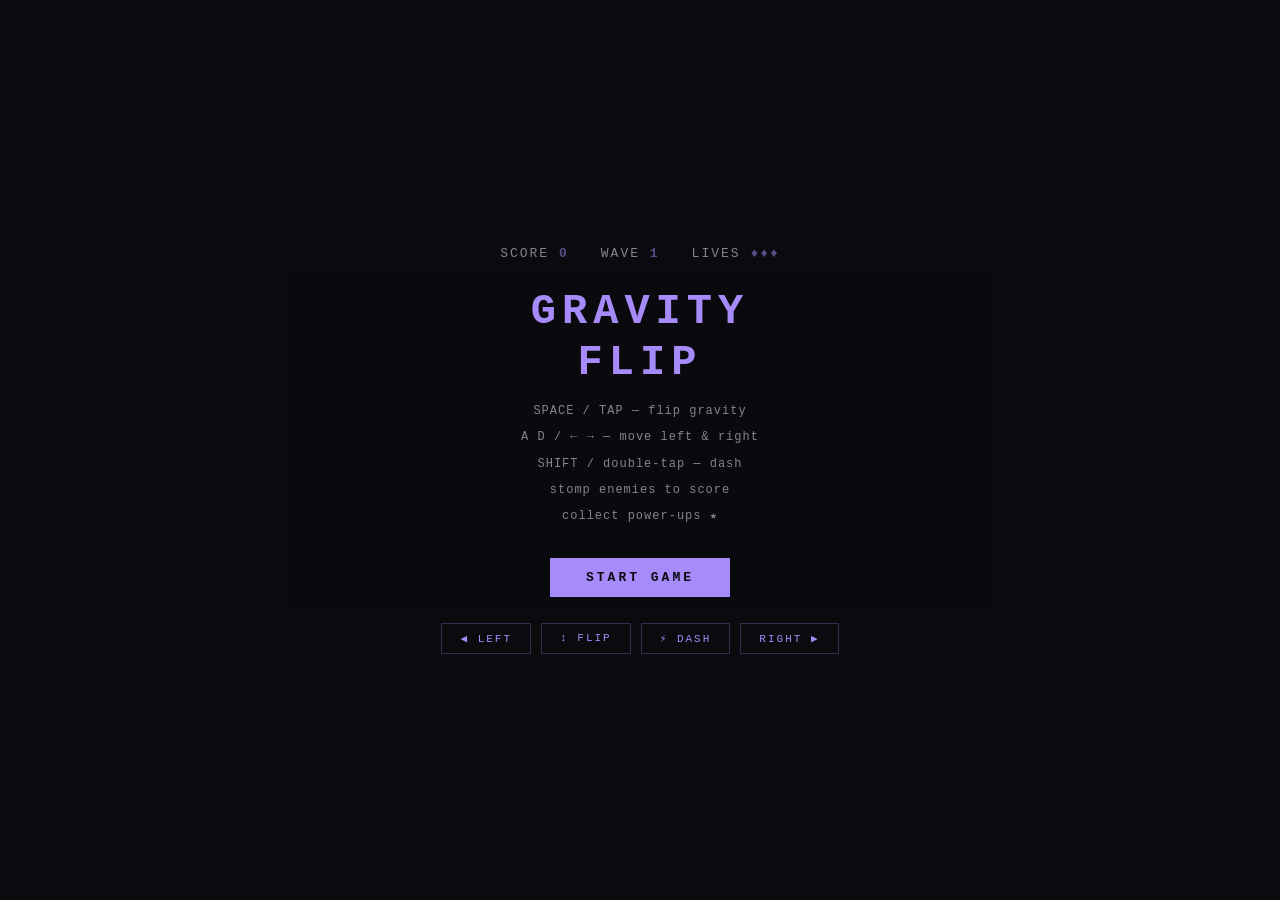
==== index.html @ 5f436e84 "Update index.html" ====
<!DOCTYPE html>
<html lang="en">
<head>
<meta charset="UTF-8">
<meta name="viewport" content="width=device-width, initial-scale=1.0">
<title>Gravity Flip</title>
<style>
  * { margin: 0; padding: 0; box-sizing: border-box; }
  body {
    background: #0a0a0f;
    display: flex;
    flex-direction: column;
    align-items: center;
    justify-content: center;
    min-height: 100vh;
    font-family: 'Courier New', monospace;
    overflow: hidden;
  }
  #ui {
    display: flex;
    gap: 32px;
    margin-bottom: 10px;
    color: #fff;
    font-size: 13px;
    letter-spacing: 2px;
    text-transform: uppercase;
    width: 700px;
    max-width: calc(100vw - 8px);
    justify-content: center;
  }
  #ui span { opacity: 0.5; }
  #ui strong { opacity: 1; color: #a78bfa; }
  #wrapper {
    position: relative;
    width: 700px;
    max-width: calc(100vw - 8px);
  }
  canvas { display: block; width: 100%; border: 1px solid #2a2a3a; }
  #overlay {
    position: absolute;
    inset: 0;
    display: flex;
    flex-direction: column;
    align-items: center;
    justify-content: center;
    background: rgba(10,10,15,0.92);
    color: #fff;
    text-align: center;
    z-index: 10;
  }
  #overlay h1 {
    font-size: 42px;
    letter-spacing: 6px;
    text-transform: uppercase;
    color: #a78bfa;
    margin-bottom: 10px;
    line-height: 1.2;
  }
  #overlay p {
    font-size: 12px;
    opacity: 0.5;
    letter-spacing: 1px;
    margin-bottom: 28px;
    line-height: 2.2;
  }
  #overlay button {
    background: #a78bfa;
    color: #0a0a0f;
    border: none;
    padding: 12px 36px;
    font-size: 13px;
    letter-spacing: 3px;
    text-transform: uppercase;
    cursor: pointer;
    font-family: 'Courier New', monospace;
    font-weight: bold;
  }
  #overlay button:hover { background: #c4b5fd; }
  #controls {
    display: flex;
    gap: 10px;
    margin-top: 10px;
    width: 700px;
    max-width: calc(100vw - 8px);
    justify-content: center;
  }
  #controls button {
    background: transparent;
    color: #a78bfa;
    border: 1px solid #a78bfa44;
    padding: 8px 18px;
    font-size: 11px;
    letter-spacing: 2px;
    text-transform: uppercase;
    cursor: pointer;
    font-family: 'Courier New', monospace;
  }
  #controls button:active { background: #a78bfa22; }
</style>
</head>
<body>

<div id="ui">
  <span>Score <strong id="scoreEl">0</strong></span>
  <span>Wave <strong id="waveEl">1</strong></span>
  <span>Lives <strong id="livesEl">♦♦♦</strong></span>
  <span id="multEl" style="display:none">x<strong id="multNum">2</strong></span>
</div>

<div id="wrapper">
  <canvas id="c"></canvas>
  <div id="overlay">
    <h1>Gravity<br>Flip</h1>
    <p>
      SPACE / TAP — flip gravity<br>
      A D / ← → — move left &amp; right<br>
      SHIFT / double-tap — dash<br>
      stomp enemies to score<br>
      collect power-ups ★
    </p>
    <button id="startBtn">START GAME</button>
  </div>
</div>

<div id="controls">
  <button id="btnLeft">◀ LEFT</button>
  <button id="btnFlip">↕ FLIP</button>
  <button id="btnDash">⚡ DASH</button>
  <button id="btnRight">RIGHT ▶</button>
</div>

<script>
const canvas = document.getElementById('c');
const ctx = canvas.getContext('2d');
const overlay = document.getElementById('overlay');
const scoreEl = document.getElementById('scoreEl');
const waveEl = document.getElementById('waveEl');
const livesEl = document.getElementById('livesEl');
const multEl = document.getElementById('multEl');
const multNum = document.getElementById('multNum');

const W = 700;
const H = 340;
canvas.width = W;
canvas.height = H;

const FLOOR = H - 30;
const CEIL = 30;
const PLAYER_W = 26;
const PLAYER_H = 32;
const GRAVITY = 0.5;

let state = 'menu';
let score, lives, wave, invincible, spawnTimer, spawnInterval, multiplier, multTimer, audioCtx;
let enemies = [], particles = [], powerups = [];

const keys = {};
let dashCooldown = 0;

function initAudio() {
  if (audioCtx) return;
  audioCtx = new (window.AudioContext || window.webkitAudioContext)();
  playMusic();
}

function beep(freq, dur, vol, type) {
  if (!audioCtx) return;
  const o = audioCtx.createOscillator();
  const g = audioCtx.createGain();
  o.connect(g); g.connect(audioCtx.destination);
  o.type = type || 'square';
  o.frequency.setValueAtTime(freq, audioCtx.currentTime);
  o.frequency.exponentialRampToValueAtTime(freq * 0.5, audioCtx.currentTime + dur);
  g.gain.setValueAtTime((vol || 0.15), audioCtx.currentTime);
  g.gain.exponentialRampToValueAtTime(0.001, audioCtx.currentTime + dur);
  o.start(); o.stop(audioCtx.currentTime + dur);
}

function playMusic() {
  if (!audioCtx) return;
  const notes = [220, 277, 330, 415, 220, 330, 277, 370];
  let i = 0;
  function next() {
    if (!audioCtx || state === 'dead') return;
    const o = audioCtx.createOscillator();
    const g = audioCtx.createGain();
    o.connect(g); g.connect(audioCtx.destination);
    o.type = 'triangle';
    o.frequency.value = notes[i % notes.length];
    g.gain.setValueAtTime(0.06, audioCtx.currentTime);
    g.gain.exponentialRampToValueAtTime(0.001, audioCtx.currentTime + 0.18);
    o.start(); o.stop(audioCtx.currentTime + 0.2);
    i++;
    setTimeout(next, 220);
  }
  next();
}

const player = {
  x: 160, y: 0, vx: 0, vy: 0, gravDir: 1,
  onGround: false, flipping: false, flipScale: 1, flipDir: 1,
  dashing: false, dashTimer: 0, dashDir: 1,
  shielded: false,
};

function initGame() {
  score = 0; lives = 3; wave = 1;
  enemies = []; particles = []; powerups = [];
  invincible = 0; spawnTimer = 0; spawnInterval = 110;
  multiplier = 1; multTimer = 0; dashCooldown = 0;
  player.x = 160; player.y = FLOOR - PLAYER_H;
  player.vx = 0; player.vy = 0;
  player.gravDir = 1; player.onGround = false;
  player.dashing = false; player.shielded = false;
  updateUI();
}

function flipGravity() {
  if (state !== 'playing') return;
  initAudio();
  player.gravDir *= -1;
  player.vy = -9 * player.gravDir;
  player.flipping = true;
  player.flipDir = player.gravDir;
  beep(330, 0.12, 0.12);
}

function doDash() {
  if (state !== 'playing') return;
  if (dashCooldown > 0) return;
  initAudio();
  player.dashing = true;
  player.dashTimer = 12;
  player.dashDir = player.vx >= 0 ? 1 : -1;
  if (player.dashDir === 0) player.dashDir = 1;
  dashCooldown = 45;
  beep(550, 0.08, 0.18, 'sawtooth');
  emitParticles(player.x + PLAYER_W/2, player.y + PLAYER_H/2, '#67e8f9', 8);
}

function spawnEnemy() {
  const side = Math.random() < 0.5 ? 'L' : 'R';
  const type = Math.random();
  let e = { x: side === 'L' ? -40 : W + 40, alive: true, wobble: 0, w: 28, h: 28 };
  const spd = (1 + wave * 0.2 + Math.random() * 0.6) * (side === 'L' ? 1 : -1);
  if (type < 0.45) {
    e.type = 'normal'; e.vx = spd; e.vy = 0;
    e.y = FLOOR - e.h; e.onCeil = false; e.color = '#f87171'; e.hp = 1;
  } else if (type < 0.7) {
    e.type = 'ceil'; e.vx = spd * 1.1; e.vy = 0;
    e.y = CEIL; e.onCeil = true; e.color = '#fb923c'; e.hp = 1;
  } else if (type < 0.85) {
    e.type = 'big'; e.vx = spd * 0.5; e.vy = 0;
    e.w = 42; e.h = 42; e.y = FLOOR - e.h; e.onCeil = false; e.color = '#e879f9'; e.hp = 2;
  } else {
    e.type = 'fast'; e.vx = spd * 2.2; e.vy = 0;
    e.w = 18; e.h = 18; e.y = FLOOR - e.h; e.onCeil = false; e.color = '#facc15'; e.hp = 1;
  }
  enemies.push(e);
}

function spawnPowerup() {
  const types = ['shield', 'multi', 'life'];
  const t = types[Math.floor(Math.random() * types.length)];
  powerups.push({ x: 80 + Math.random() * (W - 160), y: CEIL + 20 + Math.random() * (FLOOR - CEIL - 60), type: t, life: 300, maxLife: 300, pulse: 0 });
}

function emitParticles(x, y, color, n) {
  for (let i = 0; i < n; i++) {
    const angle = Math.random() * Math.PI * 2;
    const spd = 1.5 + Math.random() * 3.5;
    particles.push({ x, y, vx: Math.cos(angle) * spd, vy: Math.sin(angle) * spd, life: 1, decay: 0.035 + Math.random() * 0.03, r: 2 + Math.random() * 3, color });
  }
}

function updateUI() {
  scoreEl.textContent = score;
  waveEl.textContent = wave;
  if (lives >= 3) livesEl.innerHTML = '♦♦♦';
  else if (lives === 2) livesEl.innerHTML = '♦♦◇';
  else if (lives === 1) livesEl.innerHTML = '♦◇◇';
  else livesEl.innerHTML = '◇◇◇';
  if (multiplier > 1) { multEl.style.display=''; multNum.textContent = multiplier; }
  else { multEl.style.display = 'none'; }
}

function update() {
  if (state !== 'playing') return;
  let moveSpd = 3.2;
  if (player.dashing) moveSpd = 0;
  if (keys['ArrowLeft'] || keys['a'] || keys['A']) player.vx = -moveSpd;
  else if (keys['ArrowRight'] || keys['d'] || keys['D']) player.vx = moveSpd;
  else player.vx *= 0.75;
  if (player.dashing) {
    player.vx = player.dashDir * 11;
    player.dashTimer--;
    if (player.dashTimer <= 0) { player.dashing = false; player.vx = 0; }
  }
  if (dashCooldown > 0) dashCooldown--;
  player.vy += GRAVITY * player.gravDir;
  player.x += player.vx;
  player.y += player.vy;
  player.x = Math.max(0, Math.min(W - PLAYER_W, player.x));
  if (player.gravDir === 1) {
    if (player.y + PLAYER_H >= FLOOR) { player.y = FLOOR - PLAYER_H; player.vy = 0; player.onGround = true; }
    else player.onGround = false;
    if (player.y <= CEIL) { player.y = CEIL; player.vy = 0; }
  } else {
    if (player.y <= CEIL) { player.y = CEIL; player.vy = 0; player.onGround = true; }
    else player.onGround = false;
    if (player.y + PLAYER_H >= FLOOR) { player.y = FLOOR - PLAYER_H; player.vy = 0; }
  }
  if (player.flipping) {
    player.flipScale += player.flipDir * 0.2;
    if (Math.abs(player.flipScale) > 1.15) player.flipDir *= -1;
    if (player.flipScale >= 1 && player.flipDir === 1) { player.flipScale = 1; player.flipping = false; }
  }
  if (invincible > 0) invincible--;
  if (multTimer > 0) { multTimer--; if (multTimer === 0) { multiplier = 1; updateUI(); } }
  spawnTimer++;
  if (spawnTimer >= spawnInterval) {
    spawnTimer = 0; spawnEnemy();
    if (Math.random() < 0.15 + wave * 0.03) spawnEnemy();
    spawnInterval = Math.max(38, spawnInterval - 2);
  }
  if (Math.random() < 0.003 && powerups.length < 2) spawnPowerup();
  const nextWave = wave * 8;
  if (score >= nextWave && enemies.length === 0) { wave++; updateUI(); beep(440, 0.3, 0.2); }
  for (let e of enemies) {
    if (!e.alive) continue;
    e.x += e.vx; e.wobble += 0.13;
    const px = player.x, py = player.y, pw = PLAYER_W, ph = PLAYER_H;
    const ox = px + pw > e.x && px < e.x + e.w;
    const oy = py + ph > e.y && py < e.y + e.h;
    if (ox && oy) {
      const stompDown = player.gravDir === 1 && player.vy > 1 && py + ph - player.vy <= e.y + 6;
      const stompUp = player.gravDir === -1 && player.vy < -1 && py - player.vy >= e.y + e.h - 6;
      const dashKill = player.dashing;
      if (stompDown || stompUp || dashKill) {
        e.hp--;
        if (e.hp <= 0) {
          e.alive = false;
          const pts = multiplier * (e.type === 'big' ? 3 : e.type === 'fast' ? 2 : 1);
          score += pts; scoreEl.textContent = score;
          emitParticles(e.x + e.w/2, e.y + e.h/2, e.color, 14);
          beep(220, 0.15, 0.15);
        } else { emitParticles(e.x + e.w/2, e.y + e.h/2, '#fff', 6); }
        player.vy = -6 * player.gravDir;
      } else if (invincible === 0) {
        if (player.shielded) {
          player.shielded = false; invincible = 60;
          emitParticles(px + pw/2, py + ph/2, '#67e8f9', 12); beep(300, 0.2, 0.15);
        } else {
          lives--; invincible = 90; updateUI();
          emitParticles(px + pw/2, py + ph/2, '#f87171', 12); beep(150, 0.25, 0.2);
          if (lives <= 0) { gameOver(); return; }
        }
      }
    }
    if (e.x < -60 || e.x > W + 60) e.alive = false;
  }
  enemies = enemies.filter(e => e.alive);
  for (let p of powerups) {
    p.life--; p.pulse += 0.1;
    const px = player.x, py = player.y;
    if (px + PLAYER_W > p.x - 14 && px < p.x + 14 && py + PLAYER_H > p.y - 14 && py < p.y + 14) {
      if (p.type === 'shield') { player.shielded = true; beep(660, 0.2, 0.18); }
      else if (p.type === 'multi') { multiplier = 2; multTimer = 300; updateUI(); beep(550, 0.2, 0.18); }
      else if (p.type === 'life') { lives = Math.min(3, lives + 1); updateUI(); beep(440, 0.2, 0.18); }
      emitParticles(p.x, p.y, p.type === 'shield' ? '#67e8f9' : p.type === 'multi' ? '#a78bfa' : '#4ade80', 16);
      p.life = 0;
    }
  }
  powerups = powerups.filter(p => p.life > 0);
  for (let p of particles) {
    p.x += p.vx; p.y += p.vy; p.vx *= 0.91; p.vy *= 0.91; p.life -= p.decay;
  }
  particles = particles.filter(p => p.life > 0);
}

function gameOver() {
  state = 'gameover';
  overlay.innerHTML = `<h1 style="color:#f87171;font-size:38px">Game<br>Over</h1><p>SCORE &nbsp;<strong style="color:#a78bfa;opacity:1;font-size:18px">${score}</strong><br>WAVE &nbsp;<strong style="color:#a78bfa;opacity:1">${wave}</strong></p><button onclick="startGame()">PLAY AGAIN</button>`;
  overlay.style.display = 'flex';
}

function rr(x, y, w, h, r, fill) {
  ctx.beginPath();
  ctx.moveTo(x+r,y); ctx.lineTo(x+w-r,y); ctx.quadraticCurveTo(x+w,y,x+w,y+r);
  ctx.lineTo(x+w,y+h-r); ctx.quadraticCurveTo(x+w,y+h,x+w-r,y+h);
  ctx.lineTo(x+r,y+h); ctx.quadraticCurveTo(x,y+h,x,y+h-r);
  ctx.lineTo(x,y+r); ctx.quadraticCurveTo(x,y,x+r,y);
  ctx.closePath(); ctx.fillStyle = fill; ctx.fill();
}

function draw() {
  // Background gradient
  const bg = ctx.createLinearGradient(0,0,0,H);
  bg.addColorStop(0,'#0a0a12');
  bg.addColorStop(1,'#10101e');
  ctx.fillStyle = bg; ctx.fillRect(0,0,W,H);

  // Atmospheric fog layers
  ctx.save();
  for (let i=0;i<3;i++) {
    const t = Date.now()/1000;
    const x = ((t*18*(i+1)*0.3)%( W+200))-100;
    ctx.globalAlpha = 0.04;
    ctx.fillStyle = '#4a90d9';
    ctx.beginPath();
    ctx.ellipse(x, CEIL+40+i*30, 120, 25, 0, 0, Math.PI*2);
    ctx.fill();
  }
  ctx.restore();

  // Stone floor and ceiling
  ctx.fillStyle = '#0e0e1a';
  ctx.fillRect(0,0,W,CEIL);
  ctx.fillRect(0,FLOOR,W,H-FLOOR);

  // Stone texture lines on floor
  ctx.strokeStyle = '#1a1a2e';
  ctx.lineWidth = 1;
  for (let x=0;x<W;x+=35) {
    ctx.beginPath(); ctx.moveTo(x,FLOOR); ctx.lineTo(x+20,FLOOR+H); ctx.stroke();
  }
  for (let x=0;x<W;x+=35) {
    ctx.beginPath(); ctx.moveTo(x,0); ctx.lineTo(x+20,CEIL); ctx.stroke();
  }

  // Glowing edge lines
  ctx.shadowBlur = 12; ctx.shadowColor = '#4a90d9';
  ctx.fillStyle = '#4a90d9';
  ctx.fillRect(0,CEIL-1,W,2);
  ctx.fillRect(0,FLOOR,W,2);
  ctx.shadowBlur = 0;

  // Stalactites (ceiling) and stalagmites (floor) — hand-drawn feel
  ctx.fillStyle = '#13132a';
  ctx.strokeStyle = '#1e1e40'; ctx.lineWidth = 1.5;
  for (let x=15;x<W;x+=38) {
    // Stalactite
    ctx.beginPath();
    ctx.moveTo(x-7, CEIL);
    ctx.lineTo(x+7, CEIL);
    ctx.lineTo(x+2, CEIL+18+Math.sin(x)*4);
    ctx.lineTo(x-2, CEIL+16+Math.cos(x)*3);
    ctx.closePath(); ctx.fill(); ctx.stroke();
    // Stalagmite
    ctx.beginPath();
    ctx.moveTo(x-6, FLOOR);
    ctx.lineTo(x+6, FLOOR);
    ctx.lineTo(x+1, FLOOR-14-Math.cos(x)*4);
    ctx.lineTo(x-2, FLOOR-12-Math.sin(x)*3);
    ctx.closePath(); ctx.fill(); ctx.stroke();
  }

  // Glowing soul orbs floating in bg
  const t2 = Date.now()/1000;
  for (let i=0;i<4;i++) {
    const ox = 80 + i*160 + Math.sin(t2*0.4+i)*15;
    const oy = CEIL + 30 + (FLOOR-CEIL)*0.3 + Math.sin(t2*0.6+i*1.3)*20;
    ctx.save();
    ctx.globalAlpha = 0.12 + Math.sin(t2+i)*0.05;
    ctx.shadowBlur = 20; ctx.shadowColor = '#6ee7f7';
    ctx.fillStyle = '#6ee7f7';
    ctx.beginPath(); ctx.arc(ox,oy,5,0,Math.PI*2); ctx.fill();
    ctx.restore();
  }

  // Powerups
  for (let p of powerups) {
    const pulse = Math.sin(p.pulse)*3;
    const col = p.type==='shield' ? '#6ee7f7' : p.type==='multi' ? '#fbbf24' : '#86efac';
    ctx.save(); ctx.translate(p.x, p.y);
    ctx.shadowBlur = 18; ctx.shadowColor = col;
    ctx.globalAlpha = 0.25 + Math.sin(p.pulse)*0.1;
    ctx.beginPath(); ctx.arc(0,0,16+pulse,0,Math.PI*2);
    ctx.fillStyle = col; ctx.fill();
    ctx.globalAlpha = 1;
    ctx.fillStyle = col;
    ctx.font = 'bold 15px serif'; ctx.textAlign='center'; ctx.textBaseline='middle';
    ctx.fillText(p.type==='shield'?'◈':p.type==='multi'?'◆':'♦',0,1);
    ctx.shadowBlur=0;
    ctx.restore();
  }

  // Particles
  for (let p of particles) {
    ctx.save();
    ctx.globalAlpha = p.life;
    ctx.shadowBlur = 6; ctx.shadowColor = p.color;
    ctx.fillStyle = p.color;
    ctx.beginPath(); ctx.arc(p.x,p.y,p.r,0,Math.PI*2); ctx.fill();
    ctx.restore();
  }

  // Enemies — Hollow Knight bug/creature style
  for (let e of enemies) {
    if (!e.alive) continue;
    const wx = Math.sin(e.wobble)*2;
    ctx.save();
    ctx.translate(e.x+e.w/2+wx, e.y+e.h/2);
    if (e.onCeil) ctx.scale(e.vx<0?-1:1,-1);
    else ctx.scale(e.vx<0?-1:1,1);
    const s=e.w/28; ctx.scale(s,s);

    const ec = e.type==='big'?'#7c3aed':e.type==='fast'?'#b45309':e.type==='ceil'?'#1d4ed8':'#1e3a5f';
    const eg = e.type==='big'?'#a78bfa':e.type==='fast'?'#f59e0b':e.type==='ceil'?'#60a5fa':'#38bdf8';

    // Body shadow
    ctx.shadowBlur=10; ctx.shadowColor=eg;

    // Body — teardrop shape
    ctx.beginPath();
    ctx.moveTo(0,-14);
    ctx.bezierCurveTo(12,-14,14,0,10,10);
    ctx.bezierCurveTo(6,18,-6,18,-10,10);
    ctx.bezierCurveTo(-14,0,-12,-14,0,-14);
    ctx.fillStyle=ec; ctx.fill();
    ctx.strokeStyle=eg; ctx.lineWidth=1.5; ctx.stroke();
    ctx.shadowBlur=0;

    // Shell/carapace highlight
    ctx.beginPath();
    ctx.moveTo(-4,-12); ctx.bezierCurveTo(-8,-6,-8,2,-4,8);
    ctx.strokeStyle='rgba(255,255,255,0.12)'; ctx.lineWidth=2; ctx.stroke();

    // Glowing eyes
    ctx.shadowBlur=8; ctx.shadowColor=eg;
    ctx.fillStyle=eg;
    ctx.beginPath(); ctx.ellipse(-4,-2,4,5,0,0,Math.PI*2); ctx.fill();
    ctx.beginPath(); ctx.ellipse(4,-2,4,5,0,0,Math.PI*2); ctx.fill();
    ctx.shadowBlur=0;

    // Pupil slit
    ctx.fillStyle='#000';
    ctx.beginPath(); ctx.ellipse(-4,-2,1.5,3,0,0,Math.PI*2); ctx.fill();
    ctx.beginPath(); ctx.ellipse(4,-2,1.5,3,0,0,Math.PI*2); ctx.fill();

    // Legs
    const lo=Math.sin(e.wobble*2)*4;
    ctx.strokeStyle=ec; ctx.lineWidth=2;
    ctx.beginPath(); ctx.moveTo(-8,6); ctx.lineTo(-13,12+lo); ctx.stroke();
    ctx.beginPath(); ctx.moveTo(-6,10); ctx.lineTo(-10,17-lo); ctx.stroke();
    ctx.beginPath(); ctx.moveTo(8,6); ctx.lineTo(13,12-lo); ctx.stroke();
    ctx.beginPath(); ctx.moveTo(6,10); ctx.lineTo(10,17+lo); ctx.stroke();

    // HP bar for big
    if(e.type==='big'&&e.hp===2){
      ctx.fillStyle='#fbbf24'; ctx.fillRect(-10,-20,20,3);
    }
    ctx.restore();
  }

  // Player — Hollow Knight knight style
  const px=player.x, py=player.y;
  const blink = invincible>0 && Math.floor(invincible/6)%2===0;
  if (!blink) {
    ctx.save();
    ctx.translate(px+PLAYER_W/2, py+PLAYER_H/2);
    ctx.scale(1, player.flipScale);

    // Dash trail
    if (player.dashing) {
      ctx.globalAlpha=0.2;
      for(let i=1;i<=3;i++){
        ctx.fillStyle='#6ee7f7';
        ctx.beginPath();
        ctx.ellipse(-player.dashDir*i*8, 0, 8, 14, 0, 0, Math.PI*2);
        ctx.fill();
      }
      ctx.globalAlpha=1;
    }

    // Shield aura
    if (player.shielded) {
      ctx.save();
      ctx.shadowBlur=20; ctx.shadowColor='#6ee7f7';
      ctx.globalAlpha=0.2+Math.sin(Date.now()/200)*0.1;
      ctx.beginPath(); ctx.arc(0,0,24,0,Math.PI*2);
      ctx.fillStyle='#6ee7f7'; ctx.fill();
      ctx.restore();
    }

    // Cloak — flowing behind
    ctx.fillStyle='#1a1a2e';
    ctx.beginPath();
    ctx.moveTo(-6,-10); ctx.lineTo(-18,0); ctx.lineTo(-14,14); ctx.lineTo(-6,10);
    ctx.closePath(); ctx.fill();
    ctx.strokeStyle='#2a2a4e'; ctx.lineWidth=1; ctx.stroke();

    // Body — dark armor
    ctx.shadowBlur=6; ctx.shadowColor='#6ee7f7';
    ctx.fillStyle='#1c1c30';
    ctx.beginPath();
    ctx.moveTo(0,-14);
    ctx.bezierCurveTo(10,-14,10,8,6,14);
    ctx.lineTo(-6,14);
    ctx.bezierCurveTo(-10,8,-10,-14,0,-14);
    ctx.fill();
    ctx.strokeStyle='#4a4a7a'; ctx.lineWidth=1.5; ctx.stroke();
    ctx.shadowBlur=0;

    // Horns (like Hollow Knight)
    ctx.strokeStyle='#e2e8f0'; ctx.lineWidth=2;
    ctx.beginPath(); ctx.moveTo(-5,-13); ctx.lineTo(-9,-22); ctx.stroke();
    ctx.beginPath(); ctx.moveTo(5,-13); ctx.lineTo(9,-22); ctx.stroke();

    // Soul glow eyes
    ctx.shadowBlur=10; ctx.shadowColor='#6ee7f7';
    ctx.fillStyle='#6ee7f7';
    ctx.beginPath(); ctx.ellipse(-3,-4,3,4,0,0,Math.PI*2); ctx.fill();
    ctx.beginPath(); ctx.ellipse(3,-4,3,4,0,0,Math.PI*2); ctx.fill();
    ctx.shadowBlur=0;

    // Nail (sword) — held downward
    ctx.strokeStyle='#e2e8f0'; ctx.lineWidth=2;
    ctx.shadowBlur=6; ctx.shadowColor='#fff';
    ctx.beginPath();
    ctx.moveTo(10,2); ctx.lineTo(20,14);
    ctx.stroke();
    ctx.shadowBlur=0;
    // Nail guard
    ctx.strokeStyle='#94a3b8'; ctx.lineWidth=1.5;
    ctx.beginPath(); ctx.moveTo(7,0); ctx.lineTo(13,4); ctx.stroke();

    // Legs
    ctx.fillStyle='#1c1c30';
    ctx.strokeStyle='#4a4a7a'; ctx.lineWidth=1.5;
    ctx.beginPath(); ctx.moveTo(-4,13); ctx.lineTo(-6,20); ctx.lineTo(-10,22); ctx.stroke();
    ctx.beginPath(); ctx.moveTo(4,13); ctx.lineTo(6,20); ctx.lineTo(10,22); ctx.stroke();

    ctx.restore();

    // Gravity direction glow
    ctx.shadowBlur=8; ctx.shadowColor='#6ee7f7';
    ctx.fillStyle='#6ee7f7'; ctx.globalAlpha=0.6;
    ctx.beginPath();
    if(player.gravDir===1){
      ctx.moveTo(px+PLAYER_W/2,py+PLAYER_H+10);
      ctx.lineTo(px+PLAYER_W/2-4,py+PLAYER_H+4);
      ctx.lineTo(px+PLAYER_W/2+4,py+PLAYER_H+4);
    } else {
      ctx.moveTo(px+PLAYER_W/2,py-10);
      ctx.lineTo(px+PLAYER_W/2-4,py-4);
      ctx.lineTo(px+PLAYER_W/2+4,py-4);
    }
    ctx.fill();
    ctx.globalAlpha=1; ctx.shadowBlur=0;

    // Dash cooldown bar
    if(dashCooldown>0){
      ctx.fillStyle='#1e293b'; ctx.fillRect(px,py+PLAYER_H+5,PLAYER_W,3);
      ctx.shadowBlur=4; ctx.shadowColor='#6ee7f7';
      ctx.fillStyle='#6ee7f7'; ctx.fillRect(px,py+PLAYER_H+5,PLAYER_W*(1-dashCooldown/45),3);
      ctx.shadowBlur=0;
    }
  }
}

loop();
</script>
</body>
</html>
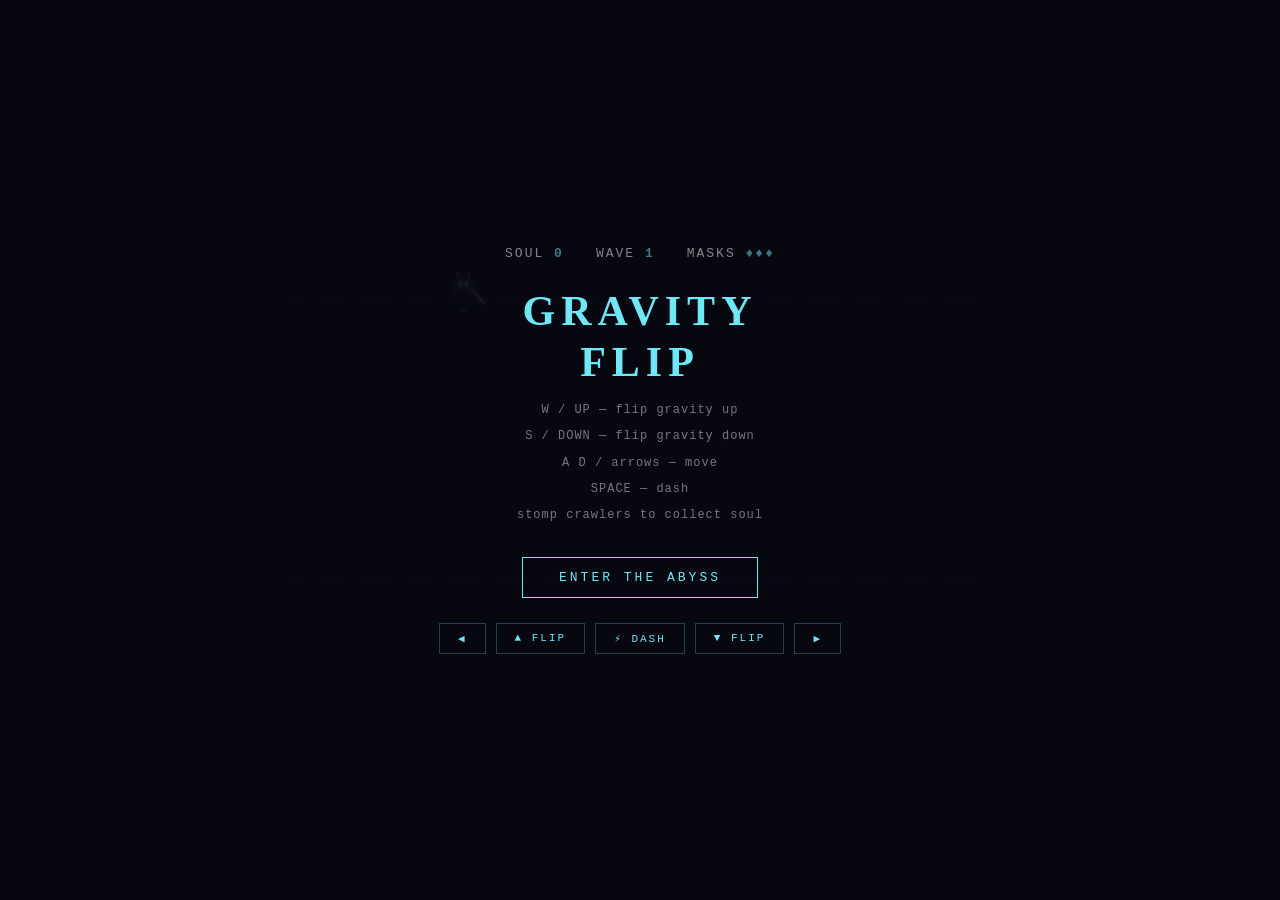
==== commit a704f40d: "Update index.html" ====
--- a/index.html
+++ b/index.html
@@ -6,659 +6,178 @@
 <title>Gravity Flip</title>
 <style>
   * { margin: 0; padding: 0; box-sizing: border-box; }
-  body {
-    background: #0a0a0f;
-    display: flex;
-    flex-direction: column;
-    align-items: center;
-    justify-content: center;
-    min-height: 100vh;
-    font-family: 'Courier New', monospace;
-    overflow: hidden;
-  }
-  #ui {
-    display: flex;
-    gap: 32px;
-    margin-bottom: 10px;
-    color: #fff;
-    font-size: 13px;
-    letter-spacing: 2px;
-    text-transform: uppercase;
-    width: 700px;
-    max-width: calc(100vw - 8px);
-    justify-content: center;
-  }
+  body { background: #070710; display: flex; flex-direction: column; align-items: center; justify-content: center; min-height: 100vh; font-family: 'Courier New', monospace; overflow: hidden; }
+  #ui { display: flex; gap: 32px; margin-bottom: 10px; color: #fff; font-size: 13px; letter-spacing: 2px; text-transform: uppercase; width: 700px; max-width: calc(100vw - 8px); justify-content: center; }
   #ui span { opacity: 0.5; }
-  #ui strong { opacity: 1; color: #a78bfa; }
-  #wrapper {
-    position: relative;
-    width: 700px;
-    max-width: calc(100vw - 8px);
-  }
-  canvas { display: block; width: 100%; border: 1px solid #2a2a3a; }
-  #overlay {
-    position: absolute;
-    inset: 0;
-    display: flex;
-    flex-direction: column;
-    align-items: center;
-    justify-content: center;
-    background: rgba(10,10,15,0.92);
-    color: #fff;
-    text-align: center;
-    z-index: 10;
-  }
-  #overlay h1 {
-    font-size: 42px;
-    letter-spacing: 6px;
-    text-transform: uppercase;
-    color: #a78bfa;
-    margin-bottom: 10px;
-    line-height: 1.2;
-  }
-  #overlay p {
-    font-size: 12px;
-    opacity: 0.5;
-    letter-spacing: 1px;
-    margin-bottom: 28px;
-    line-height: 2.2;
-  }
-  #overlay button {
-    background: #a78bfa;
-    color: #0a0a0f;
-    border: none;
-    padding: 12px 36px;
-    font-size: 13px;
-    letter-spacing: 3px;
-    text-transform: uppercase;
-    cursor: pointer;
-    font-family: 'Courier New', monospace;
-    font-weight: bold;
-  }
-  #overlay button:hover { background: #c4b5fd; }
-  #controls {
-    display: flex;
-    gap: 10px;
-    margin-top: 10px;
-    width: 700px;
-    max-width: calc(100vw - 8px);
-    justify-content: center;
-  }
-  #controls button {
-    background: transparent;
-    color: #a78bfa;
-    border: 1px solid #a78bfa44;
-    padding: 8px 18px;
-    font-size: 11px;
-    letter-spacing: 2px;
-    text-transform: uppercase;
-    cursor: pointer;
-    font-family: 'Courier New', monospace;
-  }
-  #controls button:active { background: #a78bfa22; }
+  #ui strong { opacity: 1; color: #6ee7f7; }
+  #wrapper { position: relative; width: 700px; max-width: calc(100vw - 8px); }
+  canvas { display: block; width: 100%; border: 1px solid #1a1a2e; }
+  #overlay { position: absolute; inset: 0; display: flex; flex-direction: column; align-items: center; justify-content: center; background: rgba(7,7,16,0.93); color: #fff; text-align: center; z-index: 10; }
+  #overlay h1 { font-size: 42px; letter-spacing: 6px; text-transform: uppercase; color: #6ee7f7; margin-bottom: 10px; line-height: 1.2; font-family: serif; }
+  #overlay p { font-size: 12px; opacity: 0.45; letter-spacing: 1px; margin-bottom: 28px; line-height: 2.2; }
+  #overlay button { background: transparent; color: #6ee7f7; border: 1px solid #6ee7f7; padding: 12px 36px; font-size: 13px; letter-spacing: 3px; text-transform: uppercase; cursor: pointer; font-family: 'Courier New', monospace; }
+  #overlay button:hover { background: #6ee7f722; }
+  #controls { display: flex; gap: 10px; margin-top: 10px; width: 700px; max-width: calc(100vw - 8px); justify-content: center; }
+  #controls button { background: transparent; color: #6ee7f7; border: 1px solid #6ee7f744; padding: 8px 18px; font-size: 11px; letter-spacing: 2px; text-transform: uppercase; cursor: pointer; font-family: 'Courier New', monospace; }
+  #controls button:active { background: #6ee7f722; }
 </style>
 </head>
 <body>
-
 <div id="ui">
-  <span>Score <strong id="scoreEl">0</strong></span>
+  <span>Soul <strong id="scoreEl">0</strong></span>
   <span>Wave <strong id="waveEl">1</strong></span>
-  <span>Lives <strong id="livesEl">♦♦♦</strong></span>
+  <span>Masks <strong id="livesEl">♦♦♦</strong></span>
   <span id="multEl" style="display:none">x<strong id="multNum">2</strong></span>
 </div>
-
 <div id="wrapper">
   <canvas id="c"></canvas>
   <div id="overlay">
     <h1>Gravity<br>Flip</h1>
-    <p>
-      SPACE / TAP — flip gravity<br>
-      A D / ← → — move left &amp; right<br>
-      SHIFT / double-tap — dash<br>
-      stomp enemies to score<br>
-      collect power-ups ★
-    </p>
-    <button id="startBtn">START GAME</button>
+    <p>W / UP — flip gravity up<br>S / DOWN — flip gravity down<br>A D / arrows — move<br>SPACE — dash<br>stomp crawlers to collect soul</p>
+    <button id="startBtn">ENTER THE ABYSS</button>
   </div>
 </div>
+<div id="controls">
+  <button id="btnLeft">◀</button>
+  <button id="btnUp">▲ FLIP</button>
+  <button id="btnDash">⚡ DASH</button>
+  <button id="btnDown">▼ FLIP</button>
+  <button id="btnRight">▶</button>
+</div>
+<script>
+const canvas=document.getElementById('c'),ctx=canvas.getContext('2d'),overlay=document.getElementById('overlay');
+const scoreEl=document.getElementById('scoreEl'),waveEl=document.getElementById('waveEl'),livesEl=document.getElementById('livesEl');
+const multEl=document.getElementById('multEl'),multNum=document.getElementById('multNum');
+const W=700,H=340;canvas.width=W;canvas.height=H;
+const FLOOR=H-30,CEIL=30,PW=26,PH=32,GRAV=0.5;
+let state='menu',score,lives,wave,invincible,spawnTimer,spawnInterval,multiplier,multTimer,audioCtx;
+let enemies=[],particles=[],powerups=[],keys={},dashCooldown=0;
+const player={x:160,y:0,vx:0,vy:0,gravDir:1,onGround:false,flipping:false,flipScale:1,flipDir:1,dashing:false,dashTimer:0,dashDir:1,shielded:false};
 
-<div id="controls">
-  <button id="btnLeft">◀ LEFT</button>
-  <button id="btnFlip">↕ FLIP</button>
-  <button id="btnDash">⚡ DASH</button>
-  <button id="btnRight">RIGHT ▶</button>
-</div>
+function initAudio(){if(audioCtx)return;audioCtx=new(window.AudioContext||window.webkitAudioContext)();playMusic();}
+function beep(f,d,v,t){if(!audioCtx)return;const o=audioCtx.createOscillator(),g=audioCtx.createGain();o.connect(g);g.connect(audioCtx.destination);o.type=t||'square';o.frequency.setValueAtTime(f,audioCtx.currentTime);o.frequency.exponentialRampToValueAtTime(f*0.5,audioCtx.currentTime+d);g.gain.setValueAtTime(v||0.12,audioCtx.currentTime);g.gain.exponentialRampToValueAtTime(0.001,audioCtx.currentTime+d);o.start();o.stop(audioCtx.currentTime+d);}
+function playMusic(){if(!audioCtx)return;const notes=[165,196,220,247,165,220,196,233];let i=0;function next(){if(!audioCtx)return;const o=audioCtx.createOscillator(),g=audioCtx.createGain();o.connect(g);g.connect(audioCtx.destination);o.type='triangle';o.frequency.value=notes[i%notes.length];g.gain.setValueAtTime(0.05,audioCtx.currentTime);g.gain.exponentialRampToValueAtTime(0.001,audioCtx.currentTime+0.3);o.start();o.stop(audioCtx.currentTime+0.35);i++;setTimeout(next,380);}next();}
 
-<script>
-const canvas = document.getElementById('c');
-const ctx = canvas.getContext('2d');
-const overlay = document.getElementById('overlay');
-const scoreEl = document.getElementById('scoreEl');
-const waveEl = document.getElementById('waveEl');
-const livesEl = document.getElementById('livesEl');
-const multEl = document.getElementById('multEl');
-const multNum = document.getElementById('multNum');
+function flipUp(){if(state!=='playing')return;if(player.gravDir===-1)return;initAudio();player.gravDir=-1;player.vy=9;player.flipping=true;player.flipDir=-1;beep(220,0.15,0.1,'triangle');}
+function flipDown(){if(state!=='playing')return;if(player.gravDir===1)return;initAudio();player.gravDir=1;player.vy=-9;player.flipping=true;player.flipDir=1;beep(165,0.15,0.1,'triangle');}
+function doDash(){if(state!=='playing'||dashCooldown>0)return;initAudio();player.dashing=true;player.dashTimer=12;player.dashDir=player.vx<0?-1:1;dashCooldown=45;beep(440,0.08,0.15,'sawtooth');emit(player.x+PW/2,player.y+PH/2,'#6ee7f7',8);}
 
-const W = 700;
-const H = 340;
-canvas.width = W;
-canvas.height = H;
+function initGame(){score=0;lives=3;wave=1;enemies=[];particles=[];powerups=[];invincible=0;spawnTimer=0;spawnInterval=110;multiplier=1;multTimer=0;dashCooldown=0;player.x=160;player.y=FLOOR-PH;player.vx=0;player.vy=0;player.gravDir=1;player.onGround=false;player.dashing=false;player.shielded=false;updateUI();}
 
-const FLOOR = H - 30;
-const CEIL = 30;
-const PLAYER_W = 26;
-const PLAYER_H = 32;
-const GRAVITY = 0.5;
+function spawnEnemy(){const side=Math.random()<0.5?'L':'R',type=Math.random();let e={x:side==='L'?-40:W+40,alive:true,wobble:0,w:28,h:28};const spd=(1+wave*0.2+Math.random()*0.6)*(side==='L'?1:-1);if(type<0.45){e.type='normal';e.vx=spd;e.y=FLOOR-e.h;e.onCeil=false;e.hp=1;}else if(type<0.7){e.type='ceil';e.vx=spd*1.1;e.y=CEIL;e.onCeil=true;e.hp=1;}else if(type<0.85){e.type='big';e.vx=spd*0.5;e.w=42;e.h=42;e.y=FLOOR-e.h;e.onCeil=false;e.hp=2;}else{e.type='fast';e.vx=spd*2.2;e.w=18;e.h=18;e.y=FLOOR-e.h;e.onCeil=false;e.hp=1;}enemies.push(e);}
+function spawnPowerup(){const types=['shield','multi','life'],t=types[Math.floor(Math.random()*3)];powerups.push({x:80+Math.random()*(W-160),y:CEIL+20+Math.random()*(FLOOR-CEIL-60),type:t,life:300,pulse:0});}
+function emit(x,y,col,n){for(let i=0;i<n;i++){const a=Math.random()*Math.PI*2,s=1.5+Math.random()*3.5;particles.push({x,y,vx:Math.cos(a)*s,vy:Math.sin(a)*s,life:1,decay:0.035+Math.random()*0.03,r:2+Math.random()*3,color:col});}}
+function updateUI(){scoreEl.textContent=score;waveEl.textContent=wave;livesEl.innerHTML=lives>=3?'♦♦♦':lives===2?'♦♦◇':lives===1?'♦◇◇':'◇◇◇';if(multiplier>1){multEl.style.display='';multNum.textContent=multiplier;}else{multEl.style.display='none';}}
 
-let state = 'menu';
-let score, lives, wave, invincible, spawnTimer, spawnInterval, multiplier, multTimer, audioCtx;
-let enemies = [], particles = [], powerups = [];
-
-const keys = {};
-let dashCooldown = 0;
-
-function initAudio() {
-  if (audioCtx) return;
-  audioCtx = new (window.AudioContext || window.webkitAudioContext)();
-  playMusic();
+function update(){
+  if(state!=='playing')return;
+  let ms=3.2;if(player.dashing)ms=0;
+  if(keys['ArrowLeft']||keys['a']||keys['A'])player.vx=-ms;
+  else if(keys['ArrowRight']||keys['d']||keys['D'])player.vx=ms;
+  else player.vx*=0.75;
+  if(player.dashing){player.vx=player.dashDir*11;player.dashTimer--;if(player.dashTimer<=0){player.dashing=false;player.vx=0;}}
+  if(dashCooldown>0)dashCooldown--;
+  player.vy+=GRAV*player.gravDir;player.x+=player.vx;player.y+=player.vy;
+  player.x=Math.max(0,Math.min(W-PW,player.x));
+  if(player.gravDir===1){if(player.y+PH>=FLOOR){player.y=FLOOR-PH;player.vy=0;player.onGround=true;}else player.onGround=false;if(player.y<=CEIL){player.y=CEIL;player.vy=0;}}
+  else{if(player.y<=CEIL){player.y=CEIL;player.vy=0;player.onGround=true;}else player.onGround=false;if(player.y+PH>=FLOOR){player.y=FLOOR-PH;player.vy=0;}}
+  if(player.flipping){player.flipScale+=player.flipDir*0.2;if(Math.abs(player.flipScale)>1.15)player.flipDir*=-1;if(player.flipScale>=1&&player.flipDir===1){player.flipScale=1;player.flipping=false;}}
+  if(invincible>0)invincible--;
+  if(multTimer>0){multTimer--;if(multTimer===0){multiplier=1;updateUI();}}
+  spawnTimer++;if(spawnTimer>=spawnInterval){spawnTimer=0;spawnEnemy();if(Math.random()<0.15+wave*0.03)spawnEnemy();spawnInterval=Math.max(38,spawnInterval-2);}
+  if(Math.random()<0.003&&powerups.length<2)spawnPowerup();
+  if(score>=wave*8&&enemies.length===0){wave++;updateUI();beep(330,0.3,0.1);}
+  for(let e of enemies){
+    if(!e.alive)continue;e.x+=e.vx;e.wobble+=0.13;
+    const ox=player.x+PW>e.x&&player.x<e.x+e.w,oy=player.y+PH>e.y&&player.y<e.y+e.h;
+    if(ox&&oy){
+      const sd=player.gravDir===1&&player.vy>1&&player.y+PH-player.vy<=e.y+6;
+      const su=player.gravDir===-1&&player.vy<-1&&player.y-player.vy>=e.y+e.h-6;
+      if(sd||su||player.dashing){e.hp--;if(e.hp<=0){e.alive=false;score+=multiplier*(e.type==='big'?3:e.type==='fast'?2:1);scoreEl.textContent=score;emit(e.x+e.w/2,e.y+e.h/2,'#6ee7f7',14);beep(180,0.15,0.1,'triangle');}else emit(e.x+e.w/2,e.y+e.h/2,'#fff',5);player.vy=-6*player.gravDir;}
+      else if(invincible===0){if(player.shielded){player.shielded=false;invincible=60;emit(player.x+PW/2,player.y+PH/2,'#6ee7f7',12);beep(300,0.2,0.1);}else{lives--;invincible=90;updateUI();emit(player.x+PW/2,player.y+PH/2,'#f87171',12);beep(120,0.25,0.12);if(lives<=0){gameOver();return;}}}
+    }
+    if(e.x<-60||e.x>W+60)e.alive=false;
+  }
+  enemies=enemies.filter(e=>e.alive);
+  for(let p of powerups){p.life--;p.pulse+=0.1;if(player.x+PW>p.x-14&&player.x<p.x+14&&player.y+PH>p.y-14&&player.y<p.y+14){if(p.type==='shield'){player.shielded=true;beep(550,0.2,0.1);}else if(p.type==='multi'){multiplier=2;multTimer=300;updateUI();beep(440,0.2,0.1);}else{lives=Math.min(3,lives+1);updateUI();beep(330,0.2,0.1);}emit(p.x,p.y,p.type==='shield'?'#6ee7f7':p.type==='multi'?'#fbbf24':'#86efac',16);p.life=0;}}
+  powerups=powerups.filter(p=>p.life>0);
+  for(let p of particles){p.x+=p.vx;p.y+=p.vy;p.vx*=0.91;p.vy*=0.91;p.life-=p.decay;}
+  particles=particles.filter(p=>p.life>0);
 }
 
-function beep(freq, dur, vol, type) {
-  if (!audioCtx) return;
-  const o = audioCtx.createOscillator();
-  const g = audioCtx.createGain();
-  o.connect(g); g.connect(audioCtx.destination);
-  o.type = type || 'square';
-  o.frequency.setValueAtTime(freq, audioCtx.currentTime);
-  o.frequency.exponentialRampToValueAtTime(freq * 0.5, audioCtx.currentTime + dur);
-  g.gain.setValueAtTime((vol || 0.15), audioCtx.currentTime);
-  g.gain.exponentialRampToValueAtTime(0.001, audioCtx.currentTime + dur);
-  o.start(); o.stop(audioCtx.currentTime + dur);
+function gameOver(){state='gameover';overlay.innerHTML=`<h1 style="color:#f87171;font-family:serif">Hollow<br>Defeat</h1><p>SOUL &nbsp;<strong style="color:#6ee7f7;opacity:1;font-size:18px">${score}</strong><br>WAVE &nbsp;<strong style="color:#6ee7f7;opacity:1">${wave}</strong></p><button id="startBtn">TRY AGAIN</button>`;overlay.style.display='flex';overlay.querySelector('#startBtn').addEventListener('click',startGame);}
+
+function drawEnemy(e){
+  const wx=Math.sin(e.wobble)*2;ctx.save();ctx.translate(e.x+e.w/2+wx,e.y+e.h/2);
+  if(e.onCeil)ctx.scale(e.vx<0?-1:1,-1);else ctx.scale(e.vx<0?-1:1,1);
+  const s=e.w/28;ctx.scale(s,s);
+  const gc=e.type==='big'?'#a78bfa':e.type==='fast'?'#f59e0b':e.type==='ceil'?'#60a5fa':'#4ade80';
+  const bc=e.type==='big'?'#2d1b4e':e.type==='fast'?'#3b1a08':e.type==='ceil'?'#0f2744':'#1a2a1a';
+  ctx.shadowBlur=8;ctx.shadowColor=gc;
+  ctx.beginPath();ctx.moveTo(0,-14);ctx.bezierCurveTo(11,-12,12,2,8,12);ctx.bezierCurveTo(4,18,-4,18,-8,12);ctx.bezierCurveTo(-12,2,-11,-12,0,-14);
+  ctx.fillStyle=bc;ctx.fill();ctx.strokeStyle=gc;ctx.lineWidth=1.5;ctx.stroke();ctx.shadowBlur=0;
+  ctx.beginPath();ctx.moveTo(-3,-12);ctx.bezierCurveTo(-7,-6,-7,3,-3,9);ctx.strokeStyle='rgba(255,255,255,0.1)';ctx.lineWidth=2;ctx.stroke();
+  ctx.shadowBlur=6;ctx.shadowColor=gc;ctx.fillStyle=gc;
+  ctx.beginPath();ctx.ellipse(-4,-2,3.5,4.5,0,0,Math.PI*2);ctx.fill();
+  ctx.beginPath();ctx.ellipse(4,-2,3.5,4.5,0,0,Math.PI*2);ctx.fill();
+  ctx.shadowBlur=0;ctx.fillStyle='#000';
+  ctx.beginPath();ctx.ellipse(-4,-2,1.2,2.5,0,0,Math.PI*2);ctx.fill();
+  ctx.beginPath();ctx.ellipse(4,-2,1.2,2.5,0,0,Math.PI*2);ctx.fill();
+  const lo=Math.sin(e.wobble*2)*4;ctx.strokeStyle=gc+'88';ctx.lineWidth=1.5;
+  ctx.beginPath();ctx.moveTo(-7,7);ctx.lineTo(-13,14+lo);ctx.stroke();
+  ctx.beginPath();ctx.moveTo(7,7);ctx.lineTo(13,14-lo);ctx.stroke();
+  if(e.type==='big'&&e.hp===2){ctx.fillStyle='#fbbf24';ctx.fillRect(-10,-20,20,3);}
+  ctx.restore();
 }
 
-function playMusic() {
-  if (!audioCtx) return;
-  const notes = [220, 277, 330, 415, 220, 330, 277, 370];
-  let i = 0;
-  function next() {
-    if (!audioCtx || state === 'dead') return;
-    const o = audioCtx.createOscillator();
-    const g = audioCtx.createGain();
-    o.connect(g); g.connect(audioCtx.destination);
-    o.type = 'triangle';
-    o.frequency.value = notes[i % notes.length];
-    g.gain.setValueAtTime(0.06, audioCtx.currentTime);
-    g.gain.exponentialRampToValueAtTime(0.001, audioCtx.currentTime + 0.18);
-    o.start(); o.stop(audioCtx.currentTime + 0.2);
-    i++;
-    setTimeout(next, 220);
-  }
-  next();
+function drawPlayer(){
+  const blink=invincible>0&&Math.floor(invincible/6)%2===0;if(blink)return;
+  ctx.save();ctx.translate(player.x+PW/2,player.y+PH/2);ctx.scale(1,player.flipScale);
+  if(player.dashing){ctx.globalAlpha=0.15;for(let i=1;i<=3;i++){ctx.fillStyle='#6ee7f7';ctx.beginPath();ctx.ellipse(-player.dashDir*i*8,0,8,14,0,0,Math.PI*2);ctx.fill();}ctx.globalAlpha=1;}
+  if(player.shielded){ctx.save();ctx.globalAlpha=0.18+Math.sin(Date.now()/200)*0.07;ctx.shadowBlur=20;ctx.shadowColor='#6ee7f7';ctx.beginPath();ctx.arc(0,0,26,0,Math.PI*2);ctx.fillStyle='#6ee7f7';ctx.fill();ctx.restore();}
+  ctx.fillStyle='#0d0d1e';ctx.beginPath();ctx.moveTo(-5,-10);ctx.lineTo(-18,2);ctx.lineTo(-15,16);ctx.lineTo(-5,12);ctx.closePath();ctx.fill();ctx.strokeStyle='#2a2a4a';ctx.lineWidth=1;ctx.stroke();
+  ctx.fillStyle='#1a1a2e';ctx.beginPath();ctx.moveTo(0,-14);ctx.bezierCurveTo(11,-14,11,8,7,14);ctx.lineTo(-7,14);ctx.bezierCurveTo(-11,8,-11,-14,0,-14);ctx.fill();ctx.strokeStyle='#3a3a6a';ctx.lineWidth=1.5;ctx.stroke();
+  ctx.strokeStyle='#6ee7f733';ctx.lineWidth=1;ctx.beginPath();ctx.moveTo(-4,-2);ctx.lineTo(4,-2);ctx.moveTo(0,-6);ctx.lineTo(0,4);ctx.stroke();
+  ctx.strokeStyle='#d1d5db';ctx.lineWidth=2;ctx.beginPath();ctx.moveTo(-5,-13);ctx.quadraticCurveTo(-8,-20,-6,-24);ctx.stroke();ctx.beginPath();ctx.moveTo(5,-13);ctx.quadraticCurveTo(8,-20,6,-24);ctx.stroke();
+  ctx.shadowBlur=8;ctx.shadowColor='#6ee7f7';ctx.fillStyle='#6ee7f7';ctx.beginPath();ctx.ellipse(-3,-4,2.5,3.5,0,0,Math.PI*2);ctx.fill();ctx.beginPath();ctx.ellipse(3,-4,2.5,3.5,0,0,Math.PI*2);ctx.fill();ctx.shadowBlur=0;
+  ctx.shadowBlur=5;ctx.shadowColor='#e2e8f0';ctx.strokeStyle='#e2e8f0';ctx.lineWidth=2;ctx.beginPath();ctx.moveTo(9,2);ctx.lineTo(21,16);ctx.stroke();ctx.strokeStyle='#94a3b8';ctx.lineWidth=1.5;ctx.beginPath();ctx.moveTo(6,0);ctx.lineTo(12,5);ctx.stroke();ctx.shadowBlur=0;
+  ctx.strokeStyle='#3a3a6a';ctx.lineWidth=2;ctx.beginPath();ctx.moveTo(-4,13);ctx.lineTo(-7,20);ctx.lineTo(-11,22);ctx.stroke();ctx.beginPath();ctx.moveTo(4,13);ctx.lineTo(7,20);ctx.lineTo(11,22);ctx.stroke();
+  ctx.restore();
+  ctx.shadowBlur=6;ctx.shadowColor='#6ee7f7';ctx.fillStyle='#6ee7f7';ctx.globalAlpha=0.55;ctx.beginPath();
+  if(player.gravDir===1){ctx.moveTo(player.x+PW/2,player.y+PH+10);ctx.lineTo(player.x+PW/2-4,player.y+PH+4);ctx.lineTo(player.x+PW/2+4,player.y+PH+4);}
+  else{ctx.moveTo(player.x+PW/2,player.y-10);ctx.lineTo(player.x+PW/2-4,player.y-4);ctx.lineTo(player.x+PW/2+4,player.y-4);}
+  ctx.fill();ctx.globalAlpha=1;ctx.shadowBlur=0;
+  if(dashCooldown>0){ctx.fillStyle='#1e293b';ctx.fillRect(player.x,player.y+PH+5,PW,3);ctx.shadowBlur=4;ctx.shadowColor='#6ee7f7';ctx.fillStyle='#6ee7f7';ctx.fillRect(player.x,player.y+PH+5,PW*(1-dashCooldown/45),3);ctx.shadowBlur=0;}
 }
 
-const player = {
-  x: 160, y: 0, vx: 0, vy: 0, gravDir: 1,
-  onGround: false, flipping: false, flipScale: 1, flipDir: 1,
-  dashing: false, dashTimer: 0, dashDir: 1,
-  shielded: false,
-};
-
-function initGame() {
-  score = 0; lives = 3; wave = 1;
-  enemies = []; particles = []; powerups = [];
-  invincible = 0; spawnTimer = 0; spawnInterval = 110;
-  multiplier = 1; multTimer = 0; dashCooldown = 0;
-  player.x = 160; player.y = FLOOR - PLAYER_H;
-  player.vx = 0; player.vy = 0;
-  player.gravDir = 1; player.onGround = false;
-  player.dashing = false; player.shielded = false;
-  updateUI();
+function draw(){
+  const t=Date.now()/1000;
+  const bg=ctx.createLinearGradient(0,0,0,H);bg.addColorStop(0,'#070710');bg.addColorStop(1,'#0d0d1e');ctx.fillStyle=bg;ctx.fillRect(0,0,W,H);
+  for(let i=0;i<5;i++){const ox=60+i*130+Math.sin(t*0.3+i)*20,oy=CEIL+25+(FLOOR-CEIL)*0.4+Math.sin(t*0.5+i*1.5)*25;ctx.save();ctx.globalAlpha=0.06+Math.sin(t*0.8+i)*0.02;ctx.shadowBlur=15;ctx.shadowColor='#6ee7f7';ctx.fillStyle='#6ee7f7';ctx.beginPath();ctx.arc(ox,oy,4,0,Math.PI*2);ctx.fill();ctx.restore();}
+  ctx.fillStyle='#07070f';ctx.fillRect(0,0,W,CEIL);ctx.fillRect(0,FLOOR,W,H-FLOOR);
+  ctx.strokeStyle='#10102a';ctx.lineWidth=1;for(let x=0;x<W;x+=40){ctx.beginPath();ctx.moveTo(x,0);ctx.lineTo(x+15,CEIL);ctx.stroke();ctx.beginPath();ctx.moveTo(x,H);ctx.lineTo(x+15,FLOOR);ctx.stroke();}
+  ctx.shadowBlur=8;ctx.shadowColor='#6ee7f744';ctx.fillStyle='#6ee7f755';ctx.fillRect(0,CEIL-1,W,1);ctx.fillRect(0,FLOOR,W,1);ctx.shadowBlur=0;
+  ctx.fillStyle='#0b0b1d';ctx.strokeStyle='#181832';ctx.lineWidth=1;
+  for(let x=18;x<W;x+=45){const h1=14+Math.sin(x*0.3)*5;ctx.beginPath();ctx.moveTo(x-7,CEIL);ctx.lineTo(x+7,CEIL);ctx.lineTo(x,CEIL+h1);ctx.closePath();ctx.fill();ctx.stroke();const h2=12+Math.cos(x*0.3)*4;ctx.beginPath();ctx.moveTo(x-6,FLOOR);ctx.lineTo(x+6,FLOOR);ctx.lineTo(x,FLOOR-h2);ctx.closePath();ctx.fill();ctx.stroke();}
+  for(let p of powerups){const pulse=Math.sin(p.pulse)*3,col=p.type==='shield'?'#6ee7f7':p.type==='multi'?'#fbbf24':'#86efac';ctx.save();ctx.translate(p.x,p.y);ctx.shadowBlur=14;ctx.shadowColor=col;ctx.globalAlpha=0.2+Math.sin(p.pulse)*0.1;ctx.beginPath();ctx.arc(0,0,14+pulse,0,Math.PI*2);ctx.fillStyle=col;ctx.fill();ctx.globalAlpha=1;ctx.fillStyle=col;ctx.font='bold 14px serif';ctx.textAlign='center';ctx.textBaseline='middle';ctx.fillText(p.type==='shield'?'◈':p.type==='multi'?'◆':'♦',0,1);ctx.shadowBlur=0;ctx.restore();}
+  for(let p of particles){ctx.save();ctx.globalAlpha=p.life;ctx.shadowBlur=5;ctx.shadowColor=p.color;ctx.fillStyle=p.color;ctx.beginPath();ctx.arc(p.x,p.y,p.r,0,Math.PI*2);ctx.fill();ctx.restore();}
+  for(let e of enemies){if(e.alive)drawEnemy(e);}
+  drawPlayer();
 }
 
-function flipGravity() {
-  if (state !== 'playing') return;
-  initAudio();
-  player.gravDir *= -1;
-  player.vy = -9 * player.gravDir;
-  player.flipping = true;
-  player.flipDir = player.gravDir;
-  beep(330, 0.12, 0.12);
-}
+function loop(){update();draw();requestAnimationFrame(loop);}
+function startGame(){state='playing';overlay.style.display='none';initGame();initAudio();}
 
-function doDash() {
-  if (state !== 'playing') return;
-  if (dashCooldown > 0) return;
-  initAudio();
-  player.dashing = true;
-  player.dashTimer = 12;
-  player.dashDir = player.vx >= 0 ? 1 : -1;
-  if (player.dashDir === 0) player.dashDir = 1;
-  dashCooldown = 45;
-  beep(550, 0.08, 0.18, 'sawtooth');
-  emitParticles(player.x + PLAYER_W/2, player.y + PLAYER_H/2, '#67e8f9', 8);
-}
-
-function spawnEnemy() {
-  const side = Math.random() < 0.5 ? 'L' : 'R';
-  const type = Math.random();
-  let e = { x: side === 'L' ? -40 : W + 40, alive: true, wobble: 0, w: 28, h: 28 };
-  const spd = (1 + wave * 0.2 + Math.random() * 0.6) * (side === 'L' ? 1 : -1);
-  if (type < 0.45) {
-    e.type = 'normal'; e.vx = spd; e.vy = 0;
-    e.y = FLOOR - e.h; e.onCeil = false; e.color = '#f87171'; e.hp = 1;
-  } else if (type < 0.7) {
-    e.type = 'ceil'; e.vx = spd * 1.1; e.vy = 0;
-    e.y = CEIL; e.onCeil = true; e.color = '#fb923c'; e.hp = 1;
-  } else if (type < 0.85) {
-    e.type = 'big'; e.vx = spd * 0.5; e.vy = 0;
-    e.w = 42; e.h = 42; e.y = FLOOR - e.h; e.onCeil = false; e.color = '#e879f9'; e.hp = 2;
-  } else {
-    e.type = 'fast'; e.vx = spd * 2.2; e.vy = 0;
-    e.w = 18; e.h = 18; e.y = FLOOR - e.h; e.onCeil = false; e.color = '#facc15'; e.hp = 1;
-  }
-  enemies.push(e);
-}
-
-function spawnPowerup() {
-  const types = ['shield', 'multi', 'life'];
-  const t = types[Math.floor(Math.random() * types.length)];
-  powerups.push({ x: 80 + Math.random() * (W - 160), y: CEIL + 20 + Math.random() * (FLOOR - CEIL - 60), type: t, life: 300, maxLife: 300, pulse: 0 });
-}
-
-function emitParticles(x, y, color, n) {
-  for (let i = 0; i < n; i++) {
-    const angle = Math.random() * Math.PI * 2;
-    const spd = 1.5 + Math.random() * 3.5;
-    particles.push({ x, y, vx: Math.cos(angle) * spd, vy: Math.sin(angle) * spd, life: 1, decay: 0.035 + Math.random() * 0.03, r: 2 + Math.random() * 3, color });
-  }
-}
-
-function updateUI() {
-  scoreEl.textContent = score;
-  waveEl.textContent = wave;
-  if (lives >= 3) livesEl.innerHTML = '♦♦♦';
-  else if (lives === 2) livesEl.innerHTML = '♦♦◇';
-  else if (lives === 1) livesEl.innerHTML = '♦◇◇';
-  else livesEl.innerHTML = '◇◇◇';
-  if (multiplier > 1) { multEl.style.display=''; multNum.textContent = multiplier; }
-  else { multEl.style.display = 'none'; }
-}
-
-function update() {
-  if (state !== 'playing') return;
-  let moveSpd = 3.2;
-  if (player.dashing) moveSpd = 0;
-  if (keys['ArrowLeft'] || keys['a'] || keys['A']) player.vx = -moveSpd;
-  else if (keys['ArrowRight'] || keys['d'] || keys['D']) player.vx = moveSpd;
-  else player.vx *= 0.75;
-  if (player.dashing) {
-    player.vx = player.dashDir * 11;
-    player.dashTimer--;
-    if (player.dashTimer <= 0) { player.dashing = false; player.vx = 0; }
-  }
-  if (dashCooldown > 0) dashCooldown--;
-  player.vy += GRAVITY * player.gravDir;
-  player.x += player.vx;
-  player.y += player.vy;
-  player.x = Math.max(0, Math.min(W - PLAYER_W, player.x));
-  if (player.gravDir === 1) {
-    if (player.y + PLAYER_H >= FLOOR) { player.y = FLOOR - PLAYER_H; player.vy = 0; player.onGround = true; }
-    else player.onGround = false;
-    if (player.y <= CEIL) { player.y = CEIL; player.vy = 0; }
-  } else {
-    if (player.y <= CEIL) { player.y = CEIL; player.vy = 0; player.onGround = true; }
-    else player.onGround = false;
-    if (player.y + PLAYER_H >= FLOOR) { player.y = FLOOR - PLAYER_H; player.vy = 0; }
-  }
-  if (player.flipping) {
-    player.flipScale += player.flipDir * 0.2;
-    if (Math.abs(player.flipScale) > 1.15) player.flipDir *= -1;
-    if (player.flipScale >= 1 && player.flipDir === 1) { player.flipScale = 1; player.flipping = false; }
-  }
-  if (invincible > 0) invincible--;
-  if (multTimer > 0) { multTimer--; if (multTimer === 0) { multiplier = 1; updateUI(); } }
-  spawnTimer++;
-  if (spawnTimer >= spawnInterval) {
-    spawnTimer = 0; spawnEnemy();
-    if (Math.random() < 0.15 + wave * 0.03) spawnEnemy();
-    spawnInterval = Math.max(38, spawnInterval - 2);
-  }
-  if (Math.random() < 0.003 && powerups.length < 2) spawnPowerup();
-  const nextWave = wave * 8;
-  if (score >= nextWave && enemies.length === 0) { wave++; updateUI(); beep(440, 0.3, 0.2); }
-  for (let e of enemies) {
-    if (!e.alive) continue;
-    e.x += e.vx; e.wobble += 0.13;
-    const px = player.x, py = player.y, pw = PLAYER_W, ph = PLAYER_H;
-    const ox = px + pw > e.x && px < e.x + e.w;
-    const oy = py + ph > e.y && py < e.y + e.h;
-    if (ox && oy) {
-      const stompDown = player.gravDir === 1 && player.vy > 1 && py + ph - player.vy <= e.y + 6;
-      const stompUp = player.gravDir === -1 && player.vy < -1 && py - player.vy >= e.y + e.h - 6;
-      const dashKill = player.dashing;
-      if (stompDown || stompUp || dashKill) {
-        e.hp--;
-        if (e.hp <= 0) {
-          e.alive = false;
-          const pts = multiplier * (e.type === 'big' ? 3 : e.type === 'fast' ? 2 : 1);
-          score += pts; scoreEl.textContent = score;
-          emitParticles(e.x + e.w/2, e.y + e.h/2, e.color, 14);
-          beep(220, 0.15, 0.15);
-        } else { emitParticles(e.x + e.w/2, e.y + e.h/2, '#fff', 6); }
-        player.vy = -6 * player.gravDir;
-      } else if (invincible === 0) {
-        if (player.shielded) {
-          player.shielded = false; invincible = 60;
-          emitParticles(px + pw/2, py + ph/2, '#67e8f9', 12); beep(300, 0.2, 0.15);
-        } else {
-          lives--; invincible = 90; updateUI();
-          emitParticles(px + pw/2, py + ph/2, '#f87171', 12); beep(150, 0.25, 0.2);
-          if (lives <= 0) { gameOver(); return; }
-        }
-      }
-    }
-    if (e.x < -60 || e.x > W + 60) e.alive = false;
-  }
-  enemies = enemies.filter(e => e.alive);
-  for (let p of powerups) {
-    p.life--; p.pulse += 0.1;
-    const px = player.x, py = player.y;
-    if (px + PLAYER_W > p.x - 14 && px < p.x + 14 && py + PLAYER_H > p.y - 14 && py < p.y + 14) {
-      if (p.type === 'shield') { player.shielded = true; beep(660, 0.2, 0.18); }
-      else if (p.type === 'multi') { multiplier = 2; multTimer = 300; updateUI(); beep(550, 0.2, 0.18); }
-      else if (p.type === 'life') { lives = Math.min(3, lives + 1); updateUI(); beep(440, 0.2, 0.18); }
-      emitParticles(p.x, p.y, p.type === 'shield' ? '#67e8f9' : p.type === 'multi' ? '#a78bfa' : '#4ade80', 16);
-      p.life = 0;
-    }
-  }
-  powerups = powerups.filter(p => p.life > 0);
-  for (let p of particles) {
-    p.x += p.vx; p.y += p.vy; p.vx *= 0.91; p.vy *= 0.91; p.life -= p.decay;
-  }
-  particles = particles.filter(p => p.life > 0);
-}
-
-function gameOver() {
-  state = 'gameover';
-  overlay.innerHTML = `<h1 style="color:#f87171;font-size:38px">Game<br>Over</h1><p>SCORE &nbsp;<strong style="color:#a78bfa;opacity:1;font-size:18px">${score}</strong><br>WAVE &nbsp;<strong style="color:#a78bfa;opacity:1">${wave}</strong></p><button onclick="startGame()">PLAY AGAIN</button>`;
-  overlay.style.display = 'flex';
-}
-
-function rr(x, y, w, h, r, fill) {
-  ctx.beginPath();
-  ctx.moveTo(x+r,y); ctx.lineTo(x+w-r,y); ctx.quadraticCurveTo(x+w,y,x+w,y+r);
-  ctx.lineTo(x+w,y+h-r); ctx.quadraticCurveTo(x+w,y+h,x+w-r,y+h);
-  ctx.lineTo(x+r,y+h); ctx.quadraticCurveTo(x,y+h,x,y+h-r);
-  ctx.lineTo(x,y+r); ctx.quadraticCurveTo(x,y,x+r,y);
-  ctx.closePath(); ctx.fillStyle = fill; ctx.fill();
-}
-
-function draw() {
-  // Background gradient
-  const bg = ctx.createLinearGradient(0,0,0,H);
-  bg.addColorStop(0,'#0a0a12');
-  bg.addColorStop(1,'#10101e');
-  ctx.fillStyle = bg; ctx.fillRect(0,0,W,H);
-
-  // Atmospheric fog layers
-  ctx.save();
-  for (let i=0;i<3;i++) {
-    const t = Date.now()/1000;
-    const x = ((t*18*(i+1)*0.3)%( W+200))-100;
-    ctx.globalAlpha = 0.04;
-    ctx.fillStyle = '#4a90d9';
-    ctx.beginPath();
-    ctx.ellipse(x, CEIL+40+i*30, 120, 25, 0, 0, Math.PI*2);
-    ctx.fill();
-  }
-  ctx.restore();
-
-  // Stone floor and ceiling
-  ctx.fillStyle = '#0e0e1a';
-  ctx.fillRect(0,0,W,CEIL);
-  ctx.fillRect(0,FLOOR,W,H-FLOOR);
-
-  // Stone texture lines on floor
-  ctx.strokeStyle = '#1a1a2e';
-  ctx.lineWidth = 1;
-  for (let x=0;x<W;x+=35) {
-    ctx.beginPath(); ctx.moveTo(x,FLOOR); ctx.lineTo(x+20,FLOOR+H); ctx.stroke();
-  }
-  for (let x=0;x<W;x+=35) {
-    ctx.beginPath(); ctx.moveTo(x,0); ctx.lineTo(x+20,CEIL); ctx.stroke();
-  }
-
-  // Glowing edge lines
-  ctx.shadowBlur = 12; ctx.shadowColor = '#4a90d9';
-  ctx.fillStyle = '#4a90d9';
-  ctx.fillRect(0,CEIL-1,W,2);
-  ctx.fillRect(0,FLOOR,W,2);
-  ctx.shadowBlur = 0;
-
-  // Stalactites (ceiling) and stalagmites (floor) — hand-drawn feel
-  ctx.fillStyle = '#13132a';
-  ctx.strokeStyle = '#1e1e40'; ctx.lineWidth = 1.5;
-  for (let x=15;x<W;x+=38) {
-    // Stalactite
-    ctx.beginPath();
-    ctx.moveTo(x-7, CEIL);
-    ctx.lineTo(x+7, CEIL);
-    ctx.lineTo(x+2, CEIL+18+Math.sin(x)*4);
-    ctx.lineTo(x-2, CEIL+16+Math.cos(x)*3);
-    ctx.closePath(); ctx.fill(); ctx.stroke();
-    // Stalagmite
-    ctx.beginPath();
-    ctx.moveTo(x-6, FLOOR);
-    ctx.lineTo(x+6, FLOOR);
-    ctx.lineTo(x+1, FLOOR-14-Math.cos(x)*4);
-    ctx.lineTo(x-2, FLOOR-12-Math.sin(x)*3);
-    ctx.closePath(); ctx.fill(); ctx.stroke();
-  }
-
-  // Glowing soul orbs floating in bg
-  const t2 = Date.now()/1000;
-  for (let i=0;i<4;i++) {
-    const ox = 80 + i*160 + Math.sin(t2*0.4+i)*15;
-    const oy = CEIL + 30 + (FLOOR-CEIL)*0.3 + Math.sin(t2*0.6+i*1.3)*20;
-    ctx.save();
-    ctx.globalAlpha = 0.12 + Math.sin(t2+i)*0.05;
-    ctx.shadowBlur = 20; ctx.shadowColor = '#6ee7f7';
-    ctx.fillStyle = '#6ee7f7';
-    ctx.beginPath(); ctx.arc(ox,oy,5,0,Math.PI*2); ctx.fill();
-    ctx.restore();
-  }
-
-  // Powerups
-  for (let p of powerups) {
-    const pulse = Math.sin(p.pulse)*3;
-    const col = p.type==='shield' ? '#6ee7f7' : p.type==='multi' ? '#fbbf24' : '#86efac';
-    ctx.save(); ctx.translate(p.x, p.y);
-    ctx.shadowBlur = 18; ctx.shadowColor = col;
-    ctx.globalAlpha = 0.25 + Math.sin(p.pulse)*0.1;
-    ctx.beginPath(); ctx.arc(0,0,16+pulse,0,Math.PI*2);
-    ctx.fillStyle = col; ctx.fill();
-    ctx.globalAlpha = 1;
-    ctx.fillStyle = col;
-    ctx.font = 'bold 15px serif'; ctx.textAlign='center'; ctx.textBaseline='middle';
-    ctx.fillText(p.type==='shield'?'◈':p.type==='multi'?'◆':'♦',0,1);
-    ctx.shadowBlur=0;
-    ctx.restore();
-  }
-
-  // Particles
-  for (let p of particles) {
-    ctx.save();
-    ctx.globalAlpha = p.life;
-    ctx.shadowBlur = 6; ctx.shadowColor = p.color;
-    ctx.fillStyle = p.color;
-    ctx.beginPath(); ctx.arc(p.x,p.y,p.r,0,Math.PI*2); ctx.fill();
-    ctx.restore();
-  }
-
-  // Enemies — Hollow Knight bug/creature style
-  for (let e of enemies) {
-    if (!e.alive) continue;
-    const wx = Math.sin(e.wobble)*2;
-    ctx.save();
-    ctx.translate(e.x+e.w/2+wx, e.y+e.h/2);
-    if (e.onCeil) ctx.scale(e.vx<0?-1:1,-1);
-    else ctx.scale(e.vx<0?-1:1,1);
-    const s=e.w/28; ctx.scale(s,s);
-
-    const ec = e.type==='big'?'#7c3aed':e.type==='fast'?'#b45309':e.type==='ceil'?'#1d4ed8':'#1e3a5f';
-    const eg = e.type==='big'?'#a78bfa':e.type==='fast'?'#f59e0b':e.type==='ceil'?'#60a5fa':'#38bdf8';
-
-    // Body shadow
-    ctx.shadowBlur=10; ctx.shadowColor=eg;
-
-    // Body — teardrop shape
-    ctx.beginPath();
-    ctx.moveTo(0,-14);
-    ctx.bezierCurveTo(12,-14,14,0,10,10);
-    ctx.bezierCurveTo(6,18,-6,18,-10,10);
-    ctx.bezierCurveTo(-14,0,-12,-14,0,-14);
-    ctx.fillStyle=ec; ctx.fill();
-    ctx.strokeStyle=eg; ctx.lineWidth=1.5; ctx.stroke();
-    ctx.shadowBlur=0;
-
-    // Shell/carapace highlight
-    ctx.beginPath();
-    ctx.moveTo(-4,-12); ctx.bezierCurveTo(-8,-6,-8,2,-4,8);
-    ctx.strokeStyle='rgba(255,255,255,0.12)'; ctx.lineWidth=2; ctx.stroke();
-
-    // Glowing eyes
-    ctx.shadowBlur=8; ctx.shadowColor=eg;
-    ctx.fillStyle=eg;
-    ctx.beginPath(); ctx.ellipse(-4,-2,4,5,0,0,Math.PI*2); ctx.fill();
-    ctx.beginPath(); ctx.ellipse(4,-2,4,5,0,0,Math.PI*2); ctx.fill();
-    ctx.shadowBlur=0;
-
-    // Pupil slit
-    ctx.fillStyle='#000';
-    ctx.beginPath(); ctx.ellipse(-4,-2,1.5,3,0,0,Math.PI*2); ctx.fill();
-    ctx.beginPath(); ctx.ellipse(4,-2,1.5,3,0,0,Math.PI*2); ctx.fill();
-
-    // Legs
-    const lo=Math.sin(e.wobble*2)*4;
-    ctx.strokeStyle=ec; ctx.lineWidth=2;
-    ctx.beginPath(); ctx.moveTo(-8,6); ctx.lineTo(-13,12+lo); ctx.stroke();
-    ctx.beginPath(); ctx.moveTo(-6,10); ctx.lineTo(-10,17-lo); ctx.stroke();
-    ctx.beginPath(); ctx.moveTo(8,6); ctx.lineTo(13,12-lo); ctx.stroke();
-    ctx.beginPath(); ctx.moveTo(6,10); ctx.lineTo(10,17+lo); ctx.stroke();
-
-    // HP bar for big
-    if(e.type==='big'&&e.hp===2){
-      ctx.fillStyle='#fbbf24'; ctx.fillRect(-10,-20,20,3);
-    }
-    ctx.restore();
-  }
-
-  // Player — Hollow Knight knight style
-  const px=player.x, py=player.y;
-  const blink = invincible>0 && Math.floor(invincible/6)%2===0;
-  if (!blink) {
-    ctx.save();
-    ctx.translate(px+PLAYER_W/2, py+PLAYER_H/2);
-    ctx.scale(1, player.flipScale);
-
-    // Dash trail
-    if (player.dashing) {
-      ctx.globalAlpha=0.2;
-      for(let i=1;i<=3;i++){
-        ctx.fillStyle='#6ee7f7';
-        ctx.beginPath();
-        ctx.ellipse(-player.dashDir*i*8, 0, 8, 14, 0, 0, Math.PI*2);
-        ctx.fill();
-      }
-      ctx.globalAlpha=1;
-    }
-
-    // Shield aura
-    if (player.shielded) {
-      ctx.save();
-      ctx.shadowBlur=20; ctx.shadowColor='#6ee7f7';
-      ctx.globalAlpha=0.2+Math.sin(Date.now()/200)*0.1;
-      ctx.beginPath(); ctx.arc(0,0,24,0,Math.PI*2);
-      ctx.fillStyle='#6ee7f7'; ctx.fill();
-      ctx.restore();
-    }
-
-    // Cloak — flowing behind
-    ctx.fillStyle='#1a1a2e';
-    ctx.beginPath();
-    ctx.moveTo(-6,-10); ctx.lineTo(-18,0); ctx.lineTo(-14,14); ctx.lineTo(-6,10);
-    ctx.closePath(); ctx.fill();
-    ctx.strokeStyle='#2a2a4e'; ctx.lineWidth=1; ctx.stroke();
-
-    // Body — dark armor
-    ctx.shadowBlur=6; ctx.shadowColor='#6ee7f7';
-    ctx.fillStyle='#1c1c30';
-    ctx.beginPath();
-    ctx.moveTo(0,-14);
-    ctx.bezierCurveTo(10,-14,10,8,6,14);
-    ctx.lineTo(-6,14);
-    ctx.bezierCurveTo(-10,8,-10,-14,0,-14);
-    ctx.fill();
-    ctx.strokeStyle='#4a4a7a'; ctx.lineWidth=1.5; ctx.stroke();
-    ctx.shadowBlur=0;
-
-    // Horns (like Hollow Knight)
-    ctx.strokeStyle='#e2e8f0'; ctx.lineWidth=2;
-    ctx.beginPath(); ctx.moveTo(-5,-13); ctx.lineTo(-9,-22); ctx.stroke();
-    ctx.beginPath(); ctx.moveTo(5,-13); ctx.lineTo(9,-22); ctx.stroke();
-
-    // Soul glow eyes
-    ctx.shadowBlur=10; ctx.shadowColor='#6ee7f7';
-    ctx.fillStyle='#6ee7f7';
-    ctx.beginPath(); ctx.ellipse(-3,-4,3,4,0,0,Math.PI*2); ctx.fill();
-    ctx.beginPath(); ctx.ellipse(3,-4,3,4,0,0,Math.PI*2); ctx.fill();
-    ctx.shadowBlur=0;
-
-    // Nail (sword) — held downward
-    ctx.strokeStyle='#e2e8f0'; ctx.lineWidth=2;
-    ctx.shadowBlur=6; ctx.shadowColor='#fff';
-    ctx.beginPath();
-    ctx.moveTo(10,2); ctx.lineTo(20,14);
-    ctx.stroke();
-    ctx.shadowBlur=0;
-    // Nail guard
-    ctx.strokeStyle='#94a3b8'; ctx.lineWidth=1.5;
-    ctx.beginPath(); ctx.moveTo(7,0); ctx.lineTo(13,4); ctx.stroke();
-
-    // Legs
-    ctx.fillStyle='#1c1c30';
-    ctx.strokeStyle='#4a4a7a'; ctx.lineWidth=1.5;
-    ctx.beginPath(); ctx.moveTo(-4,13); ctx.lineTo(-6,20); ctx.lineTo(-10,22); ctx.stroke();
-    ctx.beginPath(); ctx.moveTo(4,13); ctx.lineTo(6,20); ctx.lineTo(10,22); ctx.stroke();
-
-    ctx.restore();
-
-    // Gravity direction glow
-    ctx.shadowBlur=8; ctx.shadowColor='#6ee7f7';
-    ctx.fillStyle='#6ee7f7'; ctx.globalAlpha=0.6;
-    ctx.beginPath();
-    if(player.gravDir===1){
-      ctx.moveTo(px+PLAYER_W/2,py+PLAYER_H+10);
-      ctx.lineTo(px+PLAYER_W/2-4,py+PLAYER_H+4);
-      ctx.lineTo(px+PLAYER_W/2+4,py+PLAYER_H+4);
-    } else {
-      ctx.moveTo(px+PLAYER_W/2,py-10);
-      ctx.lineTo(px+PLAYER_W/2-4,py-4);
-      ctx.lineTo(px+PLAYER_W/2+4,py-4);
-    }
-    ctx.fill();
-    ctx.globalAlpha=1; ctx.shadowBlur=0;
-
-    // Dash cooldown bar
-    if(dashCooldown>0){
-      ctx.fillStyle='#1e293b'; ctx.fillRect(px,py+PLAYER_H+5,PLAYER_W,3);
-      ctx.shadowBlur=4; ctx.shadowColor='#6ee7f7';
-      ctx.fillStyle='#6ee7f7'; ctx.fillRect(px,py+PLAYER_H+5,PLAYER_W*(1-dashCooldown/45),3);
-      ctx.shadowBlur=0;
-    }
-  }
-}
-
+document.getElementById('startBtn').addEventListener('click',startGame);
+document.addEventListener('keydown',e=>{keys[e.key]=true;if(state!=='playing')return;if(e.code==='ArrowUp'||e.code==='KeyW'){e.preventDefault();flipUp();}if(e.code==='ArrowDown'||e.code==='KeyS'){e.preventDefault();flipDown();}if(e.code==='Space'){e.preventDefault();doDash();}if(e.code==='ShiftLeft'||e.code==='ShiftRight')doDash();});
+document.addEventListener('keyup',e=>{keys[e.key]=false;});
+document.getElementById('btnUp').addEventListener('click',flipUp);
+document.getElementById('btnDown').addEventListener('click',flipDown);
+document.getElementById('btnDash').addEventListener('click',doDash);
+const bL=document.getElementById('btnLeft'),bR=document.getElementById('btnRight');
+bL.addEventListener('pointerdown',()=>{keys['ArrowLeft']=true;});bL.addEventListener('pointerup',()=>{keys['ArrowLeft']=false;});bL.addEventListener('pointerleave',()=>{keys['ArrowLeft']=false;});
+bR.addEventListener('pointerdown',()=>{keys['ArrowRight']=true;});bR.addEventListener('pointerup',()=>{keys['ArrowRight']=false;});bR.addEventListener('pointerleave',()=>{keys['ArrowRight']=false;});
+canvas.addEventListener('touchstart',e=>{e.preventDefault();},{ passive:false});
 loop();
 </script>
 </body>
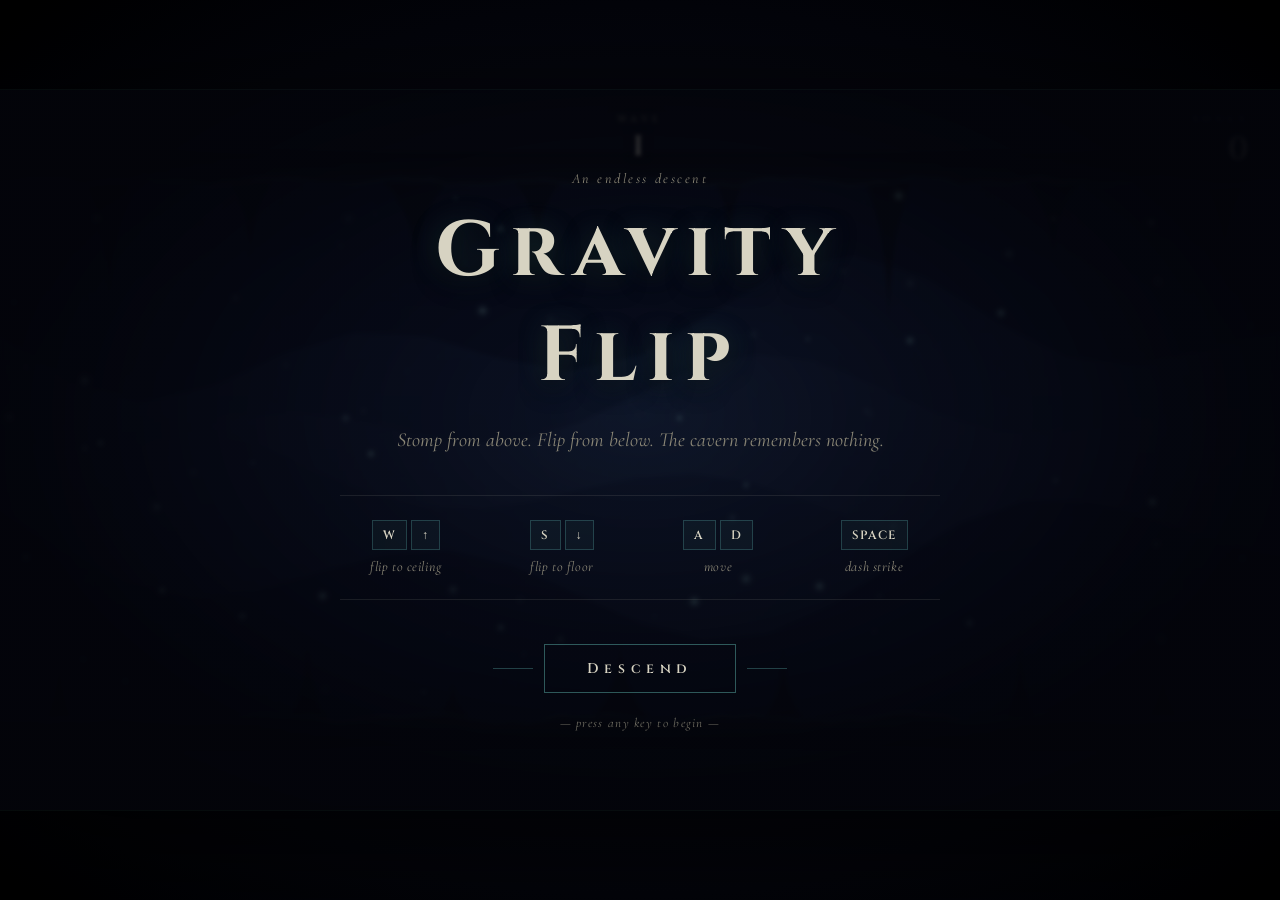
==== commit 83de3b09: "change style and look" ====
--- a/index.html
+++ b/index.html
@@ -1,184 +1,1801 @@
-<!DOCTYPE html>
+<!doctype html>
 <html lang="en">
 <head>
-<meta charset="UTF-8">
-<meta name="viewport" content="width=device-width, initial-scale=1.0">
+<meta charset="utf-8" />
+<meta name="viewport" content="width=device-width, initial-scale=1" />
 <title>Gravity Flip</title>
+<link rel="preconnect" href="https://fonts.googleapis.com" />
+<link rel="preconnect" href="https://fonts.gstatic.com" crossorigin />
+<link href="https://fonts.googleapis.com/css2?family=Cinzel:wght@500;600;700&family=Cormorant+Garamond:ital,wght@0,400;0,600;1,400&display=swap" rel="stylesheet" />
 <style>
-  * { margin: 0; padding: 0; box-sizing: border-box; }
-  body { background: #070710; display: flex; flex-direction: column; align-items: center; justify-content: center; min-height: 100vh; font-family: 'Courier New', monospace; overflow: hidden; }
-  #ui { display: flex; gap: 32px; margin-bottom: 10px; color: #fff; font-size: 13px; letter-spacing: 2px; text-transform: uppercase; width: 700px; max-width: calc(100vw - 8px); justify-content: center; }
-  #ui span { opacity: 0.5; }
-  #ui strong { opacity: 1; color: #6ee7f7; }
-  #wrapper { position: relative; width: 700px; max-width: calc(100vw - 8px); }
-  canvas { display: block; width: 100%; border: 1px solid #1a1a2e; }
-  #overlay { position: absolute; inset: 0; display: flex; flex-direction: column; align-items: center; justify-content: center; background: rgba(7,7,16,0.93); color: #fff; text-align: center; z-index: 10; }
-  #overlay h1 { font-size: 42px; letter-spacing: 6px; text-transform: uppercase; color: #6ee7f7; margin-bottom: 10px; line-height: 1.2; font-family: serif; }
-  #overlay p { font-size: 12px; opacity: 0.45; letter-spacing: 1px; margin-bottom: 28px; line-height: 2.2; }
-  #overlay button { background: transparent; color: #6ee7f7; border: 1px solid #6ee7f7; padding: 12px 36px; font-size: 13px; letter-spacing: 3px; text-transform: uppercase; cursor: pointer; font-family: 'Courier New', monospace; }
-  #overlay button:hover { background: #6ee7f722; }
-  #controls { display: flex; gap: 10px; margin-top: 10px; width: 700px; max-width: calc(100vw - 8px); justify-content: center; }
-  #controls button { background: transparent; color: #6ee7f7; border: 1px solid #6ee7f744; padding: 8px 18px; font-size: 11px; letter-spacing: 2px; text-transform: uppercase; cursor: pointer; font-family: 'Courier New', monospace; }
-  #controls button:active { background: #6ee7f722; }
+/* =========================================================
+   GRAVITY FLIP — gothic cavern aesthetic
+   ========================================================= */
+
+:root {
+  --ink-0: #05060d;
+  --ink-1: #0a0c18;
+  --ink-2: #11132a;
+  --bone:  #d7d3c2;
+  --bone-dim: #8a8676;
+  --teal:  #7df0e3;
+  --teal-deep: #2aa39a;
+  --rose:  #f08aa8;
+  --gold:  #f0c46d;
+  --orange:#e98a4a;
+  --purple:#b48ce6;
+  --yellow:#f0e36d;
+  --crimson:#d24a55;
+}
+
+* { box-sizing: border-box; }
+
+html, body {
+  margin: 0;
+  padding: 0;
+  height: 100%;
+  background: #03040a;
+  color: var(--bone);
+  font-family: 'Cormorant Garamond', 'Iowan Old Style', Georgia, serif;
+  overflow: hidden;
+  -webkit-font-smoothing: antialiased;
+  user-select: none;
+}
+
+.stage {
+  position: fixed;
+  inset: 0;
+  display: grid;
+  place-items: center;
+  background:
+    radial-gradient(ellipse at 50% 50%, #0a0c1a 0%, #03040a 70%, #000 100%);
+}
+
+/* The 16:9 frame scales to fit the viewport */
+.frame {
+  position: relative;
+  width: 1280px;
+  height: 720px;
+  transform-origin: center center;
+  box-shadow:
+    0 0 0 1px rgba(125, 240, 227, 0.04),
+    0 30px 120px rgba(0,0,0,0.8);
+  background: #05060d;
+  overflow: hidden;
+}
+
+canvas#game {
+  display: block;
+  width: 1280px;
+  height: 720px;
+  image-rendering: pixelated;
+  image-rendering: crisp-edges;
+}
+
+/* =========================================================
+   HUD
+   ========================================================= */
+.hud {
+  position: absolute;
+  inset: 0;
+  pointer-events: none;
+  padding: 22px 32px;
+  display: grid;
+  grid-template-columns: 1fr 1fr 1fr;
+  align-items: start;
+  font-family: 'Cinzel', serif;
+  color: var(--bone);
+  text-shadow: 0 2px 12px rgba(0,0,0,0.8);
+}
+
+.hud-left { display: flex; align-items: center; gap: 18px; }
+.hud-center { text-align: center; }
+.hud-right { text-align: right; }
+
+.lives {
+  display: flex;
+  gap: 8px;
+  align-items: center;
+}
+.life {
+  width: 22px;
+  height: 28px;
+  position: relative;
+  display: inline-block;
+  transition: opacity 0.4s ease, transform 0.3s ease;
+}
+.life::before {
+  /* mask / diamond shape */
+  content: '';
+  position: absolute;
+  inset: 0;
+  background:
+    radial-gradient(ellipse at 50% 35%, #f9e2cc 0%, #e8b89a 30%, #b66f6a 65%, #5a2a3a 100%);
+  clip-path: polygon(50% 0%, 88% 38%, 78% 88%, 50% 100%, 22% 88%, 12% 38%);
+  filter: drop-shadow(0 0 6px rgba(240, 138, 168, 0.55));
+}
+.life.lost::before {
+  background: radial-gradient(ellipse at 50% 35%, #2a2230 0%, #1a141e 100%);
+  filter: none;
+}
+.life.lost { opacity: 0.45; transform: rotate(180deg); }
+
+.shield-indicator, .mult-indicator {
+  display: none;
+  align-items: center;
+  gap: 8px;
+  padding: 6px 12px;
+  border: 1px solid rgba(125, 240, 227, 0.25);
+  background: rgba(10, 14, 24, 0.6);
+  letter-spacing: 0.22em;
+  font-size: 11px;
+  color: var(--teal);
+  font-weight: 500;
+}
+.shield-indicator.on, .mult-indicator.on { display: inline-flex; }
+
+.mult-indicator {
+  color: var(--gold);
+  border-color: rgba(240, 196, 109, 0.3);
+}
+.mult-indicator .x { font-size: 16px; }
+.mult-indicator .t {
+  font-family: 'Cormorant Garamond', serif;
+  font-variant-numeric: tabular-nums;
+  opacity: 0.7;
+  letter-spacing: 0;
+}
+
+.wave-label, .souls-label {
+  font-size: 10px;
+  letter-spacing: 0.45em;
+  color: var(--bone-dim);
+  font-weight: 500;
+  margin-bottom: 2px;
+}
+.wave-num {
+  font-family: 'Cinzel', serif;
+  font-size: 28px;
+  font-weight: 600;
+  letter-spacing: 0.15em;
+  color: var(--bone);
+}
+.souls-num {
+  font-family: 'Cinzel', serif;
+  font-size: 32px;
+  font-weight: 600;
+  font-variant-numeric: tabular-nums;
+  color: var(--bone);
+  text-shadow:
+    0 0 18px rgba(125, 240, 227, 0.25),
+    0 2px 12px rgba(0,0,0,0.8);
+}
+
+/* =========================================================
+   Title / Game over overlay
+   ========================================================= */
+.overlay {
+  position: absolute;
+  inset: 0;
+  background:
+    radial-gradient(ellipse at 50% 45%, rgba(10,14,30,0.35) 0%, rgba(3,4,10,0.92) 70%);
+  backdrop-filter: blur(2px);
+  display: grid;
+  place-items: center;
+  text-align: center;
+  z-index: 30;
+  transition: opacity 0.5s ease;
+}
+.overlay.hidden { opacity: 0; pointer-events: none; }
+
+.ov-inner {
+  max-width: 720px;
+  padding: 40px 60px;
+}
+
+.ov-eyebrow {
+  font-family: 'Cormorant Garamond', serif;
+  font-style: italic;
+  color: var(--bone-dim);
+  letter-spacing: 0.18em;
+  font-size: 14px;
+  margin-bottom: 12px;
+}
+
+.ov-title {
+  font-family: 'Cinzel', serif;
+  font-weight: 700;
+  font-size: 78px;
+  letter-spacing: 0.14em;
+  margin: 0 0 16px;
+  color: var(--bone);
+  text-shadow:
+    0 0 30px rgba(125, 240, 227, 0.18),
+    0 6px 24px rgba(0,0,0,0.9);
+}
+
+.ov-tag {
+  font-family: 'Cormorant Garamond', serif;
+  font-style: italic;
+  font-size: 20px;
+  color: var(--bone-dim);
+  margin: 0 0 40px;
+  line-height: 1.5;
+}
+
+.ov-controls {
+  display: grid;
+  grid-template-columns: repeat(4, 1fr);
+  gap: 24px;
+  margin-bottom: 44px;
+  padding: 24px 0;
+  border-top: 1px solid rgba(215, 211, 194, 0.1);
+  border-bottom: 1px solid rgba(215, 211, 194, 0.1);
+}
+.kgroup { display: flex; flex-direction: column; align-items: center; gap: 8px; }
+.krow { display: flex; gap: 4px; }
+kbd {
+  font-family: 'Cinzel', serif;
+  font-size: 12px;
+  font-weight: 600;
+  letter-spacing: 0.1em;
+  color: var(--bone);
+  background: rgba(125, 240, 227, 0.04);
+  border: 1px solid rgba(125, 240, 227, 0.2);
+  padding: 6px 10px;
+  min-width: 26px;
+  text-align: center;
+}
+.klabel {
+  font-family: 'Cormorant Garamond', serif;
+  font-style: italic;
+  font-size: 14px;
+  color: var(--bone-dim);
+  letter-spacing: 0.04em;
+}
+
+.ov-stats {
+  display: grid;
+  grid-template-columns: 1fr 1fr;
+  gap: 60px;
+  margin-bottom: 36px;
+}
+.stat-label {
+  font-family: 'Cinzel', serif;
+  font-size: 10px;
+  letter-spacing: 0.45em;
+  color: var(--bone-dim);
+  margin-bottom: 6px;
+}
+.stat-val {
+  font-family: 'Cinzel', serif;
+  font-size: 56px;
+  font-weight: 600;
+  color: var(--bone);
+  text-shadow: 0 0 20px rgba(125, 240, 227, 0.2);
+}
+
+.start-btn {
+  font-family: 'Cinzel', serif;
+  font-size: 14px;
+  font-weight: 600;
+  letter-spacing: 0.4em;
+  color: var(--bone);
+  background: transparent;
+  border: 1px solid rgba(125, 240, 227, 0.35);
+  padding: 14px 42px;
+  cursor: pointer;
+  transition: all 0.3s ease;
+  position: relative;
+}
+.start-btn::before, .start-btn::after {
+  content: '';
+  position: absolute;
+  top: 50%;
+  width: 40px;
+  height: 1px;
+  background: rgba(125, 240, 227, 0.25);
+}
+.start-btn::before { right: 100%; margin-right: 12px; }
+.start-btn::after  { left: 100%;  margin-left: 12px; }
+.start-btn:hover {
+  background: rgba(125, 240, 227, 0.06);
+  border-color: rgba(125, 240, 227, 0.6);
+  color: var(--teal);
+  letter-spacing: 0.48em;
+}
+
+.ov-foot {
+  margin-top: 22px;
+  font-family: 'Cormorant Garamond', serif;
+  font-style: italic;
+  font-size: 13px;
+  color: var(--bone-dim);
+  letter-spacing: 0.1em;
+  opacity: 0.8;
+  animation: pulse 2.4s ease-in-out infinite;
+}
+@keyframes pulse {
+  0%, 100% { opacity: 0.4; }
+  50% { opacity: 0.9; }
+}
+
+/* =========================================================
+   Touch controls
+   ========================================================= */
+.touch {
+  position: absolute;
+  bottom: 18px;
+  left: 0;
+  right: 0;
+  display: none;
+  justify-content: space-between;
+  padding: 0 18px;
+  z-index: 25;
+  pointer-events: none;
+}
+.tbtn {
+  pointer-events: auto;
+  font-family: 'Cinzel', serif;
+  font-size: 13px;
+  letter-spacing: 0.18em;
+  color: var(--bone);
+  background: rgba(10, 14, 24, 0.75);
+  border: 1px solid rgba(125, 240, 227, 0.25);
+  padding: 14px 18px;
+  border-radius: 999px;
+  backdrop-filter: blur(4px);
+  cursor: pointer;
+  user-select: none;
+}
+.tbtn.dash { color: var(--teal); border-color: rgba(125, 240, 227, 0.55); }
+.tbtn:active { transform: scale(0.95); background: rgba(125, 240, 227, 0.12); }
+
+@media (hover: none) and (pointer: coarse) {
+  .touch { display: flex; flex-wrap: wrap; gap: 8px; justify-content: center; }
+}
+
+/* =========================================================
+   Vignette + grain
+   ========================================================= */
+.vignette {
+  position: absolute;
+  inset: 0;
+  pointer-events: none;
+  background:
+    radial-gradient(ellipse at center, transparent 50%, rgba(0,0,0,0.55) 100%);
+  z-index: 15;
+}
+.grain {
+  position: absolute;
+  inset: 0;
+  pointer-events: none;
+  opacity: 0.06;
+  mix-blend-mode: overlay;
+  background-image:
+    url("data:image/svg+xml;utf8,<svg xmlns='http://www.w3.org/2000/svg' width='180' height='180'><filter id='n'><feTurbulence type='fractalNoise' baseFrequency='0.9' numOctaves='2' stitchTiles='stitch'/><feColorMatrix values='0 0 0 0 0 0 0 0 0 0 0 0 0 0 0 0 0 0 1.4 0'/></filter><rect width='100%' height='100%' filter='url(%23n)' opacity='0.85'/></svg>");
+  z-index: 16;
+}
+
+/* =========================================================
+   Screen shake
+   ========================================================= */
+.frame.shake { animation: shake 0.32s ease; }
+@keyframes shake {
+  0%, 100% { transform: translate(0,0); }
+  20% { transform: translate(-4px, 2px); }
+  40% { transform: translate(3px, -3px); }
+  60% { transform: translate(-2px, 3px); }
+  80% { transform: translate(2px, -1px); }
+}
 </style>
 </head>
 <body>
-<div id="ui">
-  <span>Soul <strong id="scoreEl">0</strong></span>
-  <span>Wave <strong id="waveEl">1</strong></span>
-  <span>Masks <strong id="livesEl">♦♦♦</strong></span>
-  <span id="multEl" style="display:none">x<strong id="multNum">2</strong></span>
-</div>
-<div id="wrapper">
-  <canvas id="c"></canvas>
-  <div id="overlay">
-    <h1>Gravity<br>Flip</h1>
-    <p>W / UP — flip gravity up<br>S / DOWN — flip gravity down<br>A D / arrows — move<br>SPACE — dash<br>stomp crawlers to collect soul</p>
-    <button id="startBtn">ENTER THE ABYSS</button>
+  <div class="stage" id="stage">
+    <div class="frame" id="frame">
+      <canvas id="game" width="1280" height="720"></canvas>
+
+      <div class="hud" id="hud">
+        <div class="hud-left">
+          <div class="lives" id="lives" aria-label="lives"></div>
+          <div class="shield-indicator" id="shieldInd">
+            <svg viewBox="0 0 24 24" width="22" height="22"><path d="M12 2 L20 6 V12 C20 17 16 21 12 22 C8 21 4 17 4 12 V6 Z" fill="none" stroke="currentColor" stroke-width="1.6"/></svg>
+            <span>WARDING</span>
+          </div>
+          <div class="mult-indicator" id="multInd">
+            <span class="x">×2</span>
+            <span class="t" id="multT">8.0</span>
+          </div>
+        </div>
+        <div class="hud-center">
+          <div class="wave-label">WAVE</div>
+          <div class="wave-num" id="wave">I</div>
+        </div>
+        <div class="hud-right">
+          <div class="souls-label">SOULS</div>
+          <div class="souls-num" id="score">0</div>
+        </div>
+      </div>
+
+      <div class="touch" id="touch">
+        <button class="tbtn left"  data-act="left">◀</button>
+        <button class="tbtn right" data-act="right">▶</button>
+        <button class="tbtn up"    data-act="up">FLIP ↑</button>
+        <button class="tbtn down"  data-act="down">FLIP ↓</button>
+        <button class="tbtn dash"  data-act="dash">DASH</button>
+      </div>
+
+      <div class="overlay" id="overlay">
+        <div class="ov-inner">
+          <div class="ov-eyebrow" id="ovEyebrow">An endless descent</div>
+          <h1 class="ov-title" id="ovTitle">Gravity Flip</h1>
+          <p class="ov-tag" id="ovTag">Stomp from above. Flip from below. The cavern remembers nothing.</p>
+
+          <div class="ov-controls">
+            <div class="kgroup">
+              <div class="krow"><kbd>W</kbd><kbd>↑</kbd></div>
+              <div class="klabel">flip to ceiling</div>
+            </div>
+            <div class="kgroup">
+              <div class="krow"><kbd>S</kbd><kbd>↓</kbd></div>
+              <div class="klabel">flip to floor</div>
+            </div>
+            <div class="kgroup">
+              <div class="krow"><kbd>A</kbd><kbd>D</kbd></div>
+              <div class="klabel">move</div>
+            </div>
+            <div class="kgroup">
+              <div class="krow"><kbd>SPACE</kbd></div>
+              <div class="klabel">dash strike</div>
+            </div>
+          </div>
+
+          <div class="ov-stats" id="ovStats" style="display:none">
+            <div class="stat">
+              <div class="stat-label">Souls gathered</div>
+              <div class="stat-val" id="finalScore">0</div>
+            </div>
+            <div class="stat">
+              <div class="stat-label">Wave reached</div>
+              <div class="stat-val" id="finalWave">I</div>
+            </div>
+          </div>
+
+          <button class="start-btn" id="startBtn">Descend</button>
+          <div class="ov-foot" id="ovFoot">— press any key to begin —</div>
+        </div>
+      </div>
+
+      <div class="vignette"></div>
+      <div class="grain"></div>
+    </div>
   </div>
-</div>
-<div id="controls">
-  <button id="btnLeft">◀</button>
-  <button id="btnUp">▲ FLIP</button>
-  <button id="btnDash">⚡ DASH</button>
-  <button id="btnDown">▼ FLIP</button>
-  <button id="btnRight">▶</button>
-</div>
+
 <script>
-const canvas=document.getElementById('c'),ctx=canvas.getContext('2d'),overlay=document.getElementById('overlay');
-const scoreEl=document.getElementById('scoreEl'),waveEl=document.getElementById('waveEl'),livesEl=document.getElementById('livesEl');
-const multEl=document.getElementById('multEl'),multNum=document.getElementById('multNum');
-const W=700,H=340;canvas.width=W;canvas.height=H;
-const FLOOR=H-30,CEIL=30,PW=26,PH=32,GRAV=0.5;
-let state='menu',score,lives,wave,invincible,spawnTimer,spawnInterval,multiplier,multTimer,audioCtx;
-let enemies=[],particles=[],powerups=[],keys={},dashCooldown=0;
-const player={x:160,y:0,vx:0,vy:0,gravDir:1,onGround:false,flipping:false,flipScale:1,flipDir:1,dashing:false,dashTimer:0,dashDir:1,shielded:false};
-
-function initAudio(){if(audioCtx)return;audioCtx=new(window.AudioContext||window.webkitAudioContext)();playMusic();}
-function beep(f,d,v,t){if(!audioCtx)return;const o=audioCtx.createOscillator(),g=audioCtx.createGain();o.connect(g);g.connect(audioCtx.destination);o.type=t||'square';o.frequency.setValueAtTime(f,audioCtx.currentTime);o.frequency.exponentialRampToValueAtTime(f*0.5,audioCtx.currentTime+d);g.gain.setValueAtTime(v||0.12,audioCtx.currentTime);g.gain.exponentialRampToValueAtTime(0.001,audioCtx.currentTime+d);o.start();o.stop(audioCtx.currentTime+d);}
-function playMusic(){if(!audioCtx)return;const notes=[165,196,220,247,165,220,196,233];let i=0;function next(){if(!audioCtx)return;const o=audioCtx.createOscillator(),g=audioCtx.createGain();o.connect(g);g.connect(audioCtx.destination);o.type='triangle';o.frequency.value=notes[i%notes.length];g.gain.setValueAtTime(0.05,audioCtx.currentTime);g.gain.exponentialRampToValueAtTime(0.001,audioCtx.currentTime+0.3);o.start();o.stop(audioCtx.currentTime+0.35);i++;setTimeout(next,380);}next();}
-
-function flipUp(){if(state!=='playing')return;if(player.gravDir===-1)return;initAudio();player.gravDir=-1;player.vy=9;player.flipping=true;player.flipDir=-1;beep(220,0.15,0.1,'triangle');}
-function flipDown(){if(state!=='playing')return;if(player.gravDir===1)return;initAudio();player.gravDir=1;player.vy=-9;player.flipping=true;player.flipDir=1;beep(165,0.15,0.1,'triangle');}
-function doDash(){if(state!=='playing'||dashCooldown>0)return;initAudio();player.dashing=true;player.dashTimer=12;player.dashDir=player.vx<0?-1:1;dashCooldown=45;beep(440,0.08,0.15,'sawtooth');emit(player.x+PW/2,player.y+PH/2,'#6ee7f7',8);}
-
-function initGame(){score=0;lives=3;wave=1;enemies=[];particles=[];powerups=[];invincible=0;spawnTimer=0;spawnInterval=110;multiplier=1;multTimer=0;dashCooldown=0;player.x=160;player.y=FLOOR-PH;player.vx=0;player.vy=0;player.gravDir=1;player.onGround=false;player.dashing=false;player.shielded=false;updateUI();}
-
-function spawnEnemy(){const side=Math.random()<0.5?'L':'R',type=Math.random();let e={x:side==='L'?-40:W+40,alive:true,wobble:0,w:28,h:28};const spd=(1+wave*0.2+Math.random()*0.6)*(side==='L'?1:-1);if(type<0.45){e.type='normal';e.vx=spd;e.y=FLOOR-e.h;e.onCeil=false;e.hp=1;}else if(type<0.7){e.type='ceil';e.vx=spd*1.1;e.y=CEIL;e.onCeil=true;e.hp=1;}else if(type<0.85){e.type='big';e.vx=spd*0.5;e.w=42;e.h=42;e.y=FLOOR-e.h;e.onCeil=false;e.hp=2;}else{e.type='fast';e.vx=spd*2.2;e.w=18;e.h=18;e.y=FLOOR-e.h;e.onCeil=false;e.hp=1;}enemies.push(e);}
-function spawnPowerup(){const types=['shield','multi','life'],t=types[Math.floor(Math.random()*3)];powerups.push({x:80+Math.random()*(W-160),y:CEIL+20+Math.random()*(FLOOR-CEIL-60),type:t,life:300,pulse:0});}
-function emit(x,y,col,n){for(let i=0;i<n;i++){const a=Math.random()*Math.PI*2,s=1.5+Math.random()*3.5;particles.push({x,y,vx:Math.cos(a)*s,vy:Math.sin(a)*s,life:1,decay:0.035+Math.random()*0.03,r:2+Math.random()*3,color:col});}}
-function updateUI(){scoreEl.textContent=score;waveEl.textContent=wave;livesEl.innerHTML=lives>=3?'♦♦♦':lives===2?'♦♦◇':lives===1?'♦◇◇':'◇◇◇';if(multiplier>1){multEl.style.display='';multNum.textContent=multiplier;}else{multEl.style.display='none';}}
-
-function update(){
-  if(state!=='playing')return;
-  let ms=3.2;if(player.dashing)ms=0;
-  if(keys['ArrowLeft']||keys['a']||keys['A'])player.vx=-ms;
-  else if(keys['ArrowRight']||keys['d']||keys['D'])player.vx=ms;
-  else player.vx*=0.75;
-  if(player.dashing){player.vx=player.dashDir*11;player.dashTimer--;if(player.dashTimer<=0){player.dashing=false;player.vx=0;}}
-  if(dashCooldown>0)dashCooldown--;
-  player.vy+=GRAV*player.gravDir;player.x+=player.vx;player.y+=player.vy;
-  player.x=Math.max(0,Math.min(W-PW,player.x));
-  if(player.gravDir===1){if(player.y+PH>=FLOOR){player.y=FLOOR-PH;player.vy=0;player.onGround=true;}else player.onGround=false;if(player.y<=CEIL){player.y=CEIL;player.vy=0;}}
-  else{if(player.y<=CEIL){player.y=CEIL;player.vy=0;player.onGround=true;}else player.onGround=false;if(player.y+PH>=FLOOR){player.y=FLOOR-PH;player.vy=0;}}
-  if(player.flipping){player.flipScale+=player.flipDir*0.2;if(Math.abs(player.flipScale)>1.15)player.flipDir*=-1;if(player.flipScale>=1&&player.flipDir===1){player.flipScale=1;player.flipping=false;}}
-  if(invincible>0)invincible--;
-  if(multTimer>0){multTimer--;if(multTimer===0){multiplier=1;updateUI();}}
-  spawnTimer++;if(spawnTimer>=spawnInterval){spawnTimer=0;spawnEnemy();if(Math.random()<0.15+wave*0.03)spawnEnemy();spawnInterval=Math.max(38,spawnInterval-2);}
-  if(Math.random()<0.003&&powerups.length<2)spawnPowerup();
-  if(score>=wave*8&&enemies.length===0){wave++;updateUI();beep(330,0.3,0.1);}
-  for(let e of enemies){
-    if(!e.alive)continue;e.x+=e.vx;e.wobble+=0.13;
-    const ox=player.x+PW>e.x&&player.x<e.x+e.w,oy=player.y+PH>e.y&&player.y<e.y+e.h;
-    if(ox&&oy){
-      const sd=player.gravDir===1&&player.vy>1&&player.y+PH-player.vy<=e.y+6;
-      const su=player.gravDir===-1&&player.vy<-1&&player.y-player.vy>=e.y+e.h-6;
-      if(sd||su||player.dashing){e.hp--;if(e.hp<=0){e.alive=false;score+=multiplier*(e.type==='big'?3:e.type==='fast'?2:1);scoreEl.textContent=score;emit(e.x+e.w/2,e.y+e.h/2,'#6ee7f7',14);beep(180,0.15,0.1,'triangle');}else emit(e.x+e.w/2,e.y+e.h/2,'#fff',5);player.vy=-6*player.gravDir;}
-      else if(invincible===0){if(player.shielded){player.shielded=false;invincible=60;emit(player.x+PW/2,player.y+PH/2,'#6ee7f7',12);beep(300,0.2,0.1);}else{lives--;invincible=90;updateUI();emit(player.x+PW/2,player.y+PH/2,'#f87171',12);beep(120,0.25,0.12);if(lives<=0){gameOver();return;}}}
-    }
-    if(e.x<-60||e.x>W+60)e.alive=false;
-  }
-  enemies=enemies.filter(e=>e.alive);
-  for(let p of powerups){p.life--;p.pulse+=0.1;if(player.x+PW>p.x-14&&player.x<p.x+14&&player.y+PH>p.y-14&&player.y<p.y+14){if(p.type==='shield'){player.shielded=true;beep(550,0.2,0.1);}else if(p.type==='multi'){multiplier=2;multTimer=300;updateUI();beep(440,0.2,0.1);}else{lives=Math.min(3,lives+1);updateUI();beep(330,0.2,0.1);}emit(p.x,p.y,p.type==='shield'?'#6ee7f7':p.type==='multi'?'#fbbf24':'#86efac',16);p.life=0;}}
-  powerups=powerups.filter(p=>p.life>0);
-  for(let p of particles){p.x+=p.vx;p.y+=p.vy;p.vx*=0.91;p.vy*=0.91;p.life-=p.decay;}
-  particles=particles.filter(p=>p.life>0);
-}
-
-function gameOver(){state='gameover';overlay.innerHTML=`<h1 style="color:#f87171;font-family:serif">Hollow<br>Defeat</h1><p>SOUL &nbsp;<strong style="color:#6ee7f7;opacity:1;font-size:18px">${score}</strong><br>WAVE &nbsp;<strong style="color:#6ee7f7;opacity:1">${wave}</strong></p><button id="startBtn">TRY AGAIN</button>`;overlay.style.display='flex';overlay.querySelector('#startBtn').addEventListener('click',startGame);}
-
-function drawEnemy(e){
-  const wx=Math.sin(e.wobble)*2;ctx.save();ctx.translate(e.x+e.w/2+wx,e.y+e.h/2);
-  if(e.onCeil)ctx.scale(e.vx<0?-1:1,-1);else ctx.scale(e.vx<0?-1:1,1);
-  const s=e.w/28;ctx.scale(s,s);
-  const gc=e.type==='big'?'#a78bfa':e.type==='fast'?'#f59e0b':e.type==='ceil'?'#60a5fa':'#4ade80';
-  const bc=e.type==='big'?'#2d1b4e':e.type==='fast'?'#3b1a08':e.type==='ceil'?'#0f2744':'#1a2a1a';
-  ctx.shadowBlur=8;ctx.shadowColor=gc;
-  ctx.beginPath();ctx.moveTo(0,-14);ctx.bezierCurveTo(11,-12,12,2,8,12);ctx.bezierCurveTo(4,18,-4,18,-8,12);ctx.bezierCurveTo(-12,2,-11,-12,0,-14);
-  ctx.fillStyle=bc;ctx.fill();ctx.strokeStyle=gc;ctx.lineWidth=1.5;ctx.stroke();ctx.shadowBlur=0;
-  ctx.beginPath();ctx.moveTo(-3,-12);ctx.bezierCurveTo(-7,-6,-7,3,-3,9);ctx.strokeStyle='rgba(255,255,255,0.1)';ctx.lineWidth=2;ctx.stroke();
-  ctx.shadowBlur=6;ctx.shadowColor=gc;ctx.fillStyle=gc;
-  ctx.beginPath();ctx.ellipse(-4,-2,3.5,4.5,0,0,Math.PI*2);ctx.fill();
-  ctx.beginPath();ctx.ellipse(4,-2,3.5,4.5,0,0,Math.PI*2);ctx.fill();
-  ctx.shadowBlur=0;ctx.fillStyle='#000';
-  ctx.beginPath();ctx.ellipse(-4,-2,1.2,2.5,0,0,Math.PI*2);ctx.fill();
-  ctx.beginPath();ctx.ellipse(4,-2,1.2,2.5,0,0,Math.PI*2);ctx.fill();
-  const lo=Math.sin(e.wobble*2)*4;ctx.strokeStyle=gc+'88';ctx.lineWidth=1.5;
-  ctx.beginPath();ctx.moveTo(-7,7);ctx.lineTo(-13,14+lo);ctx.stroke();
-  ctx.beginPath();ctx.moveTo(7,7);ctx.lineTo(13,14-lo);ctx.stroke();
-  if(e.type==='big'&&e.hp===2){ctx.fillStyle='#fbbf24';ctx.fillRect(-10,-20,20,3);}
+/* =========================================================
+   GRAVITY FLIP — game logic + rendering
+   ========================================================= */
+(() => {
+'use strict';
+
+// ---------- Canvas & scaling ----------
+const canvas = document.getElementById('game');
+const ctx = canvas.getContext('2d');
+const W = 1280, H = 720;
+
+const FLOOR_Y   = H - 92;   // top edge of floor
+const CEILING_Y = 92;       // bottom edge of ceiling
+const PLAY_TOP    = CEILING_Y;
+const PLAY_BOTTOM = FLOOR_Y;
+
+function fitFrame() {
+  const frame = document.getElementById('frame');
+  const sx = window.innerWidth / W;
+  const sy = window.innerHeight / H;
+  const s = Math.min(sx, sy);
+  frame.style.transform = `scale(${s})`;
+}
+window.addEventListener('resize', fitFrame);
+fitFrame();
+
+// ---------- Utility ----------
+const rand  = (a, b) => a + Math.random() * (b - a);
+const irand = (a, b) => Math.floor(rand(a, b + 1));
+const clamp = (v, lo, hi) => Math.max(lo, Math.min(hi, v));
+const sign  = (x) => x < 0 ? -1 : x > 0 ? 1 : 0;
+
+// Roman numerals up to L
+const ROMAN = (n) => {
+  const map = [['L',50],['XL',40],['X',10],['IX',9],['V',5],['IV',4],['I',1]];
+  let s = '', x = n;
+  for (const [r, v] of map) { while (x >= v) { s += r; x -= v; } }
+  return s || 'I';
+};
+
+// ---------- Input ----------
+const keys = {};
+const tap  = { left:false, right:false };
+window.addEventListener('keydown', (e) => {
+  const k = e.key.toLowerCase();
+  if (['arrowup','arrowdown','arrowleft','arrowright',' ','w','a','s','d'].includes(k)) {
+    e.preventDefault();
+  }
+  if (!game.running && !game.gameOver && (k === ' ' || k === 'enter' || k.length === 1)) {
+    startGame();
+    return;
+  }
+  if (game.gameOver && (k === ' ' || k === 'enter' || k === 'r')) {
+    startGame();
+    return;
+  }
+  keys[k] = true;
+  if (k === 'w' || k === 'arrowup')    player.tryFlip(-1);
+  if (k === 's' || k === 'arrowdown')  player.tryFlip(+1);
+  if (k === ' ')                       player.tryDash();
+});
+window.addEventListener('keyup', (e) => { keys[e.key.toLowerCase()] = false; });
+
+// Touch buttons
+document.querySelectorAll('.tbtn').forEach(btn => {
+  const act = btn.dataset.act;
+  const press = (down) => {
+    if (act === 'left')  tap.left  = down;
+    if (act === 'right') tap.right = down;
+    if (down && act === 'up')   player.tryFlip(-1);
+    if (down && act === 'down') player.tryFlip(+1);
+    if (down && act === 'dash') player.tryDash();
+  };
+  btn.addEventListener('touchstart', e => { e.preventDefault(); press(true);  }, {passive:false});
+  btn.addEventListener('touchend',   e => { e.preventDefault(); press(false); }, {passive:false});
+  btn.addEventListener('mousedown',  e => press(true));
+  btn.addEventListener('mouseup',    e => press(false));
+  btn.addEventListener('mouseleave', e => press(false));
+});
+
+// ---------- Background (pre-rendered once) ----------
+const bg = document.createElement('canvas');
+bg.width = W; bg.height = H;
+const bgctx = bg.getContext('2d');
+
+function drawBackground() {
+  // Deep gradient sky
+  const grad = bgctx.createLinearGradient(0, 0, 0, H);
+  grad.addColorStop(0.00, '#0a0816');
+  grad.addColorStop(0.35, '#0b1126');
+  grad.addColorStop(0.65, '#0a0e22');
+  grad.addColorStop(1.00, '#070611');
+  bgctx.fillStyle = grad;
+  bgctx.fillRect(0, 0, W, H);
+
+  // Distant glow column behind play area
+  const glow = bgctx.createRadialGradient(W/2, H/2, 60, W/2, H/2, 720);
+  glow.addColorStop(0.00, 'rgba(110, 190, 210, 0.07)');
+  glow.addColorStop(0.55, 'rgba(60, 80, 130, 0.04)');
+  glow.addColorStop(1.00, 'rgba(0,0,0,0)');
+  bgctx.fillStyle = glow;
+  bgctx.fillRect(0, 0, W, H);
+
+  // Distant cavern silhouettes — layered ridges
+  function ridges(yBase, amp, steps, color, alpha) {
+    bgctx.save();
+    bgctx.globalAlpha = alpha;
+    bgctx.fillStyle = color;
+    bgctx.beginPath();
+    bgctx.moveTo(0, H);
+    bgctx.lineTo(0, yBase);
+    let seed = yBase * 13.37;
+    for (let x = 0; x <= W; x += W / steps) {
+      const n = Math.sin(seed + x * 0.0042) * 0.5 + Math.sin(seed * 1.7 + x * 0.011) * 0.5;
+      const y = yBase + n * amp;
+      bgctx.lineTo(x, y);
+    }
+    bgctx.lineTo(W, H);
+    bgctx.closePath();
+    bgctx.fill();
+    bgctx.restore();
+  }
+  // far ridges (foreground gets drawn over later)
+  ridges(H * 0.55, 70, 24, '#0a1126', 0.6);
+  ridges(H * 0.65, 90, 20, '#070b1c', 0.7);
+
+  // Upper "ceiling" ridges (inverted)
+  function ridgesTop(yBase, amp, steps, color, alpha) {
+    bgctx.save();
+    bgctx.globalAlpha = alpha;
+    bgctx.fillStyle = color;
+    bgctx.beginPath();
+    bgctx.moveTo(0, 0);
+    bgctx.lineTo(0, yBase);
+    let seed = yBase * 7.7;
+    for (let x = 0; x <= W; x += W / steps) {
+      const n = Math.sin(seed + x * 0.0055) * 0.5 + Math.sin(seed * 1.3 + x * 0.013) * 0.5;
+      const y = yBase + n * amp;
+      bgctx.lineTo(x, y);
+    }
+    bgctx.lineTo(W, 0);
+    bgctx.closePath();
+    bgctx.fill();
+    bgctx.restore();
+  }
+  ridgesTop(H * 0.45, 60, 22, '#0a1126', 0.55);
+  ridgesTop(H * 0.34, 80, 18, '#070b1c', 0.7);
+
+  // Hanging stalactites (sparse, atmospheric)
+  bgctx.fillStyle = '#06080f';
+  bgctx.globalAlpha = 0.85;
+  for (let i = 0; i < 8; i++) {
+    const x = (i + 0.5) * (W / 8) + rand(-30, 30);
+    const w = rand(28, 70);
+    const h = rand(60, 160);
+    bgctx.beginPath();
+    bgctx.moveTo(x - w/2, CEILING_Y);
+    bgctx.quadraticCurveTo(x, CEILING_Y + h * 0.4, x, CEILING_Y + h);
+    bgctx.quadraticCurveTo(x, CEILING_Y + h * 0.4, x + w/2, CEILING_Y);
+    bgctx.closePath();
+    bgctx.fill();
+  }
+  // Stalagmites
+  for (let i = 0; i < 7; i++) {
+    const x = (i + 0.5) * (W / 7) + rand(-40, 40);
+    const w = rand(24, 60);
+    const h = rand(40, 120);
+    bgctx.beginPath();
+    bgctx.moveTo(x - w/2, FLOOR_Y);
+    bgctx.quadraticCurveTo(x, FLOOR_Y - h * 0.4, x, FLOOR_Y - h);
+    bgctx.quadraticCurveTo(x, FLOOR_Y - h * 0.4, x + w/2, FLOOR_Y);
+    bgctx.closePath();
+    bgctx.fill();
+  }
+  bgctx.globalAlpha = 1;
+}
+drawBackground();
+
+// ---------- Floor & ceiling jagged edge ----------
+const floorEdge = (() => {
+  const pts = [];
+  for (let x = 0; x <= W; x += 16) {
+    pts.push({ x, y: FLOOR_Y + Math.sin(x * 0.04) * 3 + (Math.random() - 0.5) * 5 });
+  }
+  return pts;
+})();
+const ceilEdge = (() => {
+  const pts = [];
+  for (let x = 0; x <= W; x += 16) {
+    pts.push({ x, y: CEILING_Y - Math.sin(x * 0.05) * 3 + (Math.random() - 0.5) * 5 });
+  }
+  return pts;
+})();
+
+function drawFloorCeil() {
+  // Floor body
+  ctx.fillStyle = '#070912';
+  ctx.beginPath();
+  ctx.moveTo(0, H);
+  ctx.lineTo(0, FLOOR_Y);
+  for (const p of floorEdge) ctx.lineTo(p.x, p.y);
+  ctx.lineTo(W, H);
+  ctx.closePath();
+  ctx.fill();
+  // Floor accent ridge
+  ctx.strokeStyle = 'rgba(125, 240, 227, 0.10)';
+  ctx.lineWidth = 1.4;
+  ctx.beginPath();
+  floorEdge.forEach((p, i) => i ? ctx.lineTo(p.x, p.y) : ctx.moveTo(p.x, p.y));
+  ctx.stroke();
+
+  // Ceiling body
+  ctx.fillStyle = '#070912';
+  ctx.beginPath();
+  ctx.moveTo(0, 0);
+  ctx.lineTo(0, CEILING_Y);
+  for (const p of ceilEdge) ctx.lineTo(p.x, p.y);
+  ctx.lineTo(W, 0);
+  ctx.closePath();
+  ctx.fill();
+  // Ceiling accent ridge
+  ctx.strokeStyle = 'rgba(125, 240, 227, 0.10)';
+  ctx.lineWidth = 1.4;
+  ctx.beginPath();
+  ceilEdge.forEach((p, i) => i ? ctx.lineTo(p.x, p.y) : ctx.moveTo(p.x, p.y));
+  ctx.stroke();
+
+  // Subtle inner shadow on both
+  const g1 = ctx.createLinearGradient(0, FLOOR_Y, 0, FLOOR_Y + 30);
+  g1.addColorStop(0, 'rgba(0,0,0,0.0)');
+  g1.addColorStop(1, 'rgba(0,0,0,0.6)');
+  ctx.fillStyle = g1;
+  ctx.fillRect(0, FLOOR_Y, W, 30);
+  const g2 = ctx.createLinearGradient(0, CEILING_Y, 0, CEILING_Y - 30);
+  g2.addColorStop(0, 'rgba(0,0,0,0.0)');
+  g2.addColorStop(1, 'rgba(0,0,0,0.6)');
+  ctx.fillStyle = g2;
+  ctx.fillRect(0, CEILING_Y - 30, W, 30);
+}
+
+// ---------- Atmospheric motes ----------
+const motes = [];
+for (let i = 0; i < 80; i++) {
+  motes.push({
+    x: rand(0, W),
+    y: rand(CEILING_Y + 20, FLOOR_Y - 20),
+    r: rand(0.6, 1.8),
+    vx: rand(-0.06, 0.06),
+    vy: rand(-0.15, 0.05),
+    a: rand(0.15, 0.6),
+    pulse: rand(0, Math.PI * 2),
+  });
+}
+function updateMotes(dt) {
+  for (const m of motes) {
+    m.x += m.vx * dt * 60;
+    m.y += m.vy * dt * 60;
+    m.pulse += dt * 1.4;
+    if (m.y < CEILING_Y + 10) m.y = FLOOR_Y - 20;
+    if (m.y > FLOOR_Y - 10)   m.y = CEILING_Y + 20;
+    if (m.x < -10) m.x = W + 10;
+    if (m.x > W + 10) m.x = -10;
+  }
+}
+function drawMotes() {
+  ctx.save();
+  ctx.fillStyle = '#a9e9e0';
+  for (const m of motes) {
+    const a = m.a * (0.55 + 0.45 * Math.sin(m.pulse));
+    ctx.globalAlpha = a;
+    ctx.beginPath();
+    ctx.arc(m.x, m.y, m.r, 0, Math.PI * 2);
+    ctx.fill();
+    // soft halo
+    ctx.globalAlpha = a * 0.25;
+    ctx.beginPath();
+    ctx.arc(m.x, m.y, m.r * 3.5, 0, Math.PI * 2);
+    ctx.fill();
+  }
   ctx.restore();
 }
 
-function drawPlayer(){
-  const blink=invincible>0&&Math.floor(invincible/6)%2===0;if(blink)return;
-  ctx.save();ctx.translate(player.x+PW/2,player.y+PH/2);ctx.scale(1,player.flipScale);
-  if(player.dashing){ctx.globalAlpha=0.15;for(let i=1;i<=3;i++){ctx.fillStyle='#6ee7f7';ctx.beginPath();ctx.ellipse(-player.dashDir*i*8,0,8,14,0,0,Math.PI*2);ctx.fill();}ctx.globalAlpha=1;}
-  if(player.shielded){ctx.save();ctx.globalAlpha=0.18+Math.sin(Date.now()/200)*0.07;ctx.shadowBlur=20;ctx.shadowColor='#6ee7f7';ctx.beginPath();ctx.arc(0,0,26,0,Math.PI*2);ctx.fillStyle='#6ee7f7';ctx.fill();ctx.restore();}
-  ctx.fillStyle='#0d0d1e';ctx.beginPath();ctx.moveTo(-5,-10);ctx.lineTo(-18,2);ctx.lineTo(-15,16);ctx.lineTo(-5,12);ctx.closePath();ctx.fill();ctx.strokeStyle='#2a2a4a';ctx.lineWidth=1;ctx.stroke();
-  ctx.fillStyle='#1a1a2e';ctx.beginPath();ctx.moveTo(0,-14);ctx.bezierCurveTo(11,-14,11,8,7,14);ctx.lineTo(-7,14);ctx.bezierCurveTo(-11,8,-11,-14,0,-14);ctx.fill();ctx.strokeStyle='#3a3a6a';ctx.lineWidth=1.5;ctx.stroke();
-  ctx.strokeStyle='#6ee7f733';ctx.lineWidth=1;ctx.beginPath();ctx.moveTo(-4,-2);ctx.lineTo(4,-2);ctx.moveTo(0,-6);ctx.lineTo(0,4);ctx.stroke();
-  ctx.strokeStyle='#d1d5db';ctx.lineWidth=2;ctx.beginPath();ctx.moveTo(-5,-13);ctx.quadraticCurveTo(-8,-20,-6,-24);ctx.stroke();ctx.beginPath();ctx.moveTo(5,-13);ctx.quadraticCurveTo(8,-20,6,-24);ctx.stroke();
-  ctx.shadowBlur=8;ctx.shadowColor='#6ee7f7';ctx.fillStyle='#6ee7f7';ctx.beginPath();ctx.ellipse(-3,-4,2.5,3.5,0,0,Math.PI*2);ctx.fill();ctx.beginPath();ctx.ellipse(3,-4,2.5,3.5,0,0,Math.PI*2);ctx.fill();ctx.shadowBlur=0;
-  ctx.shadowBlur=5;ctx.shadowColor='#e2e8f0';ctx.strokeStyle='#e2e8f0';ctx.lineWidth=2;ctx.beginPath();ctx.moveTo(9,2);ctx.lineTo(21,16);ctx.stroke();ctx.strokeStyle='#94a3b8';ctx.lineWidth=1.5;ctx.beginPath();ctx.moveTo(6,0);ctx.lineTo(12,5);ctx.stroke();ctx.shadowBlur=0;
-  ctx.strokeStyle='#3a3a6a';ctx.lineWidth=2;ctx.beginPath();ctx.moveTo(-4,13);ctx.lineTo(-7,20);ctx.lineTo(-11,22);ctx.stroke();ctx.beginPath();ctx.moveTo(4,13);ctx.lineTo(7,20);ctx.lineTo(11,22);ctx.stroke();
+// ---------- Particles ----------
+const particles = [];
+function spawnParticles(x, y, opts) {
+  const n = opts.n || 12;
+  for (let i = 0; i < n; i++) {
+    const ang = opts.angle !== undefined
+      ? opts.angle + rand(-opts.spread || -0.7, opts.spread || 0.7)
+      : rand(0, Math.PI * 2);
+    const sp = rand(opts.speedMin || 60, opts.speedMax || 220);
+    particles.push({
+      x, y,
+      vx: Math.cos(ang) * sp,
+      vy: Math.sin(ang) * sp,
+      life: opts.life || rand(0.35, 0.75),
+      maxLife: 0,
+      size: opts.size || rand(1.5, 3.5),
+      color: opts.color || '#7df0e3',
+      gravity: opts.gravity ?? 380,
+      drag:    opts.drag ?? 2.6,
+      glow:    opts.glow ?? true,
+    });
+    particles[particles.length-1].maxLife = particles[particles.length-1].life;
+  }
+}
+function updateParticles(dt) {
+  for (let i = particles.length - 1; i >= 0; i--) {
+    const p = particles[i];
+    p.life -= dt;
+    if (p.life <= 0) { particles.splice(i, 1); continue; }
+    p.vy += p.gravity * dt;
+    p.vx *= 1 - p.drag * dt;
+    p.vy *= 1 - p.drag * dt * 0.5;
+    p.x += p.vx * dt;
+    p.y += p.vy * dt;
+  }
+}
+function drawParticles() {
+  ctx.save();
+  for (const p of particles) {
+    const a = clamp(p.life / p.maxLife, 0, 1);
+    ctx.globalAlpha = a;
+    ctx.fillStyle = p.color;
+    if (p.glow) {
+      ctx.shadowBlur = 12;
+      ctx.shadowColor = p.color;
+    } else {
+      ctx.shadowBlur = 0;
+    }
+    ctx.beginPath();
+    ctx.arc(p.x, p.y, p.size, 0, Math.PI * 2);
+    ctx.fill();
+  }
   ctx.restore();
-  ctx.shadowBlur=6;ctx.shadowColor='#6ee7f7';ctx.fillStyle='#6ee7f7';ctx.globalAlpha=0.55;ctx.beginPath();
-  if(player.gravDir===1){ctx.moveTo(player.x+PW/2,player.y+PH+10);ctx.lineTo(player.x+PW/2-4,player.y+PH+4);ctx.lineTo(player.x+PW/2+4,player.y+PH+4);}
-  else{ctx.moveTo(player.x+PW/2,player.y-10);ctx.lineTo(player.x+PW/2-4,player.y-4);ctx.lineTo(player.x+PW/2+4,player.y-4);}
-  ctx.fill();ctx.globalAlpha=1;ctx.shadowBlur=0;
-  if(dashCooldown>0){ctx.fillStyle='#1e293b';ctx.fillRect(player.x,player.y+PH+5,PW,3);ctx.shadowBlur=4;ctx.shadowColor='#6ee7f7';ctx.fillStyle='#6ee7f7';ctx.fillRect(player.x,player.y+PH+5,PW*(1-dashCooldown/45),3);ctx.shadowBlur=0;}
-}
-
-function draw(){
-  const t=Date.now()/1000;
-  const bg=ctx.createLinearGradient(0,0,0,H);bg.addColorStop(0,'#070710');bg.addColorStop(1,'#0d0d1e');ctx.fillStyle=bg;ctx.fillRect(0,0,W,H);
-  for(let i=0;i<5;i++){const ox=60+i*130+Math.sin(t*0.3+i)*20,oy=CEIL+25+(FLOOR-CEIL)*0.4+Math.sin(t*0.5+i*1.5)*25;ctx.save();ctx.globalAlpha=0.06+Math.sin(t*0.8+i)*0.02;ctx.shadowBlur=15;ctx.shadowColor='#6ee7f7';ctx.fillStyle='#6ee7f7';ctx.beginPath();ctx.arc(ox,oy,4,0,Math.PI*2);ctx.fill();ctx.restore();}
-  ctx.fillStyle='#07070f';ctx.fillRect(0,0,W,CEIL);ctx.fillRect(0,FLOOR,W,H-FLOOR);
-  ctx.strokeStyle='#10102a';ctx.lineWidth=1;for(let x=0;x<W;x+=40){ctx.beginPath();ctx.moveTo(x,0);ctx.lineTo(x+15,CEIL);ctx.stroke();ctx.beginPath();ctx.moveTo(x,H);ctx.lineTo(x+15,FLOOR);ctx.stroke();}
-  ctx.shadowBlur=8;ctx.shadowColor='#6ee7f744';ctx.fillStyle='#6ee7f755';ctx.fillRect(0,CEIL-1,W,1);ctx.fillRect(0,FLOOR,W,1);ctx.shadowBlur=0;
-  ctx.fillStyle='#0b0b1d';ctx.strokeStyle='#181832';ctx.lineWidth=1;
-  for(let x=18;x<W;x+=45){const h1=14+Math.sin(x*0.3)*5;ctx.beginPath();ctx.moveTo(x-7,CEIL);ctx.lineTo(x+7,CEIL);ctx.lineTo(x,CEIL+h1);ctx.closePath();ctx.fill();ctx.stroke();const h2=12+Math.cos(x*0.3)*4;ctx.beginPath();ctx.moveTo(x-6,FLOOR);ctx.lineTo(x+6,FLOOR);ctx.lineTo(x,FLOOR-h2);ctx.closePath();ctx.fill();ctx.stroke();}
-  for(let p of powerups){const pulse=Math.sin(p.pulse)*3,col=p.type==='shield'?'#6ee7f7':p.type==='multi'?'#fbbf24':'#86efac';ctx.save();ctx.translate(p.x,p.y);ctx.shadowBlur=14;ctx.shadowColor=col;ctx.globalAlpha=0.2+Math.sin(p.pulse)*0.1;ctx.beginPath();ctx.arc(0,0,14+pulse,0,Math.PI*2);ctx.fillStyle=col;ctx.fill();ctx.globalAlpha=1;ctx.fillStyle=col;ctx.font='bold 14px serif';ctx.textAlign='center';ctx.textBaseline='middle';ctx.fillText(p.type==='shield'?'◈':p.type==='multi'?'◆':'♦',0,1);ctx.shadowBlur=0;ctx.restore();}
-  for(let p of particles){ctx.save();ctx.globalAlpha=p.life;ctx.shadowBlur=5;ctx.shadowColor=p.color;ctx.fillStyle=p.color;ctx.beginPath();ctx.arc(p.x,p.y,p.r,0,Math.PI*2);ctx.fill();ctx.restore();}
-  for(let e of enemies){if(e.alive)drawEnemy(e);}
-  drawPlayer();
-}
-
-function loop(){update();draw();requestAnimationFrame(loop);}
-function startGame(){state='playing';overlay.style.display='none';initGame();initAudio();}
-
-document.getElementById('startBtn').addEventListener('click',startGame);
-document.addEventListener('keydown',e=>{keys[e.key]=true;if(state!=='playing')return;if(e.code==='ArrowUp'||e.code==='KeyW'){e.preventDefault();flipUp();}if(e.code==='ArrowDown'||e.code==='KeyS'){e.preventDefault();flipDown();}if(e.code==='Space'){e.preventDefault();doDash();}if(e.code==='ShiftLeft'||e.code==='ShiftRight')doDash();});
-document.addEventListener('keyup',e=>{keys[e.key]=false;});
-document.getElementById('btnUp').addEventListener('click',flipUp);
-document.getElementById('btnDown').addEventListener('click',flipDown);
-document.getElementById('btnDash').addEventListener('click',doDash);
-const bL=document.getElementById('btnLeft'),bR=document.getElementById('btnRight');
-bL.addEventListener('pointerdown',()=>{keys['ArrowLeft']=true;});bL.addEventListener('pointerup',()=>{keys['ArrowLeft']=false;});bL.addEventListener('pointerleave',()=>{keys['ArrowLeft']=false;});
-bR.addEventListener('pointerdown',()=>{keys['ArrowRight']=true;});bR.addEventListener('pointerup',()=>{keys['ArrowRight']=false;});bR.addEventListener('pointerleave',()=>{keys['ArrowRight']=false;});
-canvas.addEventListener('touchstart',e=>{e.preventDefault();},{ passive:false});
-loop();
+}
+
+// ---------- Player ----------
+const player = {
+  x: W / 2, y: 0,
+  vx: 0, vy: 0,
+  w: 30, h: 36,
+  onSurface: true,
+  gravDir: 1,     // 1=floor, -1=ceiling
+  facing: 1,
+  flipAnim: 1,    // 0..1 anim progress (1 = settled)
+  dashCd: 0, dashTime: 0, dashDir: 1, dashing: false,
+  invincible: 0,
+  shield: false,
+  multTime: 0,
+  cape: 0,
+  reset() {
+    this.x = W/2; this.y = FLOOR_Y; this.vx = 0; this.vy = 0;
+    this.gravDir = 1; this.flipAnim = 1; this.onSurface = true;
+    this.dashCd = 0; this.dashTime = 0; this.dashing = false;
+    this.invincible = 0; this.shield = false; this.multTime = 0;
+    this.facing = 1; this.cape = 0;
+  },
+  surfaceY() { return this.gravDir === 1 ? FLOOR_Y : CEILING_Y; },
+  tryFlip(dir) {
+    if (!game.running || game.gameOver) return;
+    if (this.gravDir !== dir) {
+      this.gravDir = dir;
+      this.onSurface = false;
+      this.vy = dir * 60;     // small kickoff in new direction
+      this.flipAnim = 0;
+      // burst of particles at feet
+      const fy = this.gravDir === 1 ? this.y - this.h : this.y + this.h;
+      spawnParticles(this.x, fy, {
+        n: 10, color: '#7df0e3', life: 0.5,
+        speedMin: 60, speedMax: 180,
+        angle: this.gravDir === 1 ? -Math.PI/2 : Math.PI/2,
+        spread: 1.0, gravity: 0, drag: 3, size: 1.6,
+      });
+    }
+  },
+  tryDash() {
+    if (!game.running || game.gameOver) return;
+    if (this.dashCd > 0 || this.dashing) return;
+    // determine dash direction from input or facing
+    let dir = this.facing;
+    if (keys['a'] || keys['arrowleft']  || tap.left)  dir = -1;
+    if (keys['d'] || keys['arrowright'] || tap.right) dir = +1;
+    this.dashing = true;
+    this.dashTime = 0.22;
+    this.dashCd = 1.1;
+    this.dashDir = dir;
+    this.invincible = Math.max(this.invincible, 0.22);
+    // trail particles
+    for (let i = 0; i < 14; i++) {
+      spawnParticles(this.x - dir * i * 4, this.y - this.h * 0.3, {
+        n: 1, color: '#7df0e3', size: rand(2, 3.6), life: rand(0.18, 0.36),
+        speedMin: 0, speedMax: 30, gravity: 0, drag: 4, angle: rand(0, Math.PI*2)
+      });
+    }
+  },
+  update(dt) {
+    // Horizontal input
+    const left  = keys['a'] || keys['arrowleft']  || tap.left;
+    const right = keys['d'] || keys['arrowright'] || tap.right;
+    const target = (right ? 1 : 0) - (left ? 1 : 0);
+    const moveSpeed = 320;
+    if (this.dashing) {
+      this.vx = this.dashDir * 920;
+      this.dashTime -= dt;
+      if (this.dashTime <= 0) { this.dashing = false; this.vx *= 0.3; }
+      // trail
+      if (Math.random() < 0.7) {
+        spawnParticles(this.x, this.y - this.h * 0.4, {
+          n: 1, color: '#7df0e3', size: rand(1.6, 3), life: rand(0.18, 0.32),
+          speedMin: 0, speedMax: 20, gravity: 0, drag: 4, angle: Math.PI/2
+        });
+      }
+    } else {
+      // accel toward target
+      const cur = this.vx, want = target * moveSpeed;
+      this.vx += (want - cur) * Math.min(1, dt * 14);
+    }
+    if (target !== 0 && !this.dashing) this.facing = target;
+
+    // Gravity
+    const G = 2400;
+    this.vy += this.gravDir * G * dt;
+    // clamp fall speed
+    this.vy = clamp(this.vy, -1500, 1500);
+
+    // Move
+    this.x += this.vx * dt;
+    this.y += this.vy * dt;
+    this.x = clamp(this.x, 24, W - 24);
+
+    // Landing
+    if (this.gravDir === 1) {
+      if (this.y >= FLOOR_Y) {
+        this.y = FLOOR_Y; this.vy = 0;
+        if (!this.onSurface) {
+          this.onSurface = true;
+          spawnParticles(this.x, FLOOR_Y, { n: 8, color: '#3a3247', life: 0.5,
+            angle: -Math.PI/2, spread: 0.9, speedMin: 40, speedMax: 140, gravity: 600, drag: 3, size: 2 });
+        }
+      } else this.onSurface = false;
+    } else {
+      if (this.y <= CEILING_Y) {
+        this.y = CEILING_Y; this.vy = 0;
+        if (!this.onSurface) {
+          this.onSurface = true;
+          spawnParticles(this.x, CEILING_Y, { n: 8, color: '#3a3247', life: 0.5,
+            angle: Math.PI/2, spread: 0.9, speedMin: 40, speedMax: 140, gravity: -600, drag: 3, size: 2 });
+        }
+      } else this.onSurface = false;
+    }
+
+    // Timers
+    this.dashCd = Math.max(0, this.dashCd - dt);
+    this.invincible = Math.max(0, this.invincible - dt);
+    this.multTime = Math.max(0, this.multTime - dt);
+    if (this.flipAnim < 1) this.flipAnim = Math.min(1, this.flipAnim + dt * 7);
+    this.cape += dt * 8;
+  },
+  bbox() {
+    // axis-aligned bbox; y is the surface foot, so the body extends opposite gravDir
+    if (this.gravDir === 1) {
+      return { x: this.x - this.w/2, y: this.y - this.h, w: this.w, h: this.h };
+    } else {
+      return { x: this.x - this.w/2, y: this.y, w: this.w, h: this.h };
+    }
+  },
+  draw() {
+    ctx.save();
+    ctx.translate(this.x, this.y);
+    // Flip rotation animation (0 -> 1)
+    const targetRot = this.gravDir === 1 ? 0 : Math.PI;
+    // ease: invert progress when ceiling
+    const rot = targetRot * (this.flipAnim) + (this.gravDir === 1 ? Math.PI * (1 - this.flipAnim) : Math.PI * (1 - this.flipAnim) - Math.PI);
+    // Simpler: rotate based on gravDir, anim used for squash
+    ctx.rotate(this.gravDir === 1 ? 0 : Math.PI);
+    // squash on land
+    const squash = this.onSurface && this.flipAnim < 1 ? (1 + 0.3 * (1 - this.flipAnim)) : 1;
+    ctx.scale(this.facing, 1 / squash);
+    ctx.scale(1, squash);
+
+    // Shadow on surface
+    if (this.onSurface) {
+      ctx.save();
+      ctx.fillStyle = 'rgba(0,0,0,0.4)';
+      ctx.beginPath();
+      ctx.ellipse(0, 2, 18, 4, 0, 0, Math.PI * 2);
+      ctx.fill();
+      ctx.restore();
+    }
+
+    // Blinking when invincible
+    const visible = this.invincible <= 0 || Math.floor(this.invincible * 18) % 2 === 0;
+    if (!visible) { ctx.restore(); this.drawDashCd(); return; }
+
+    // ---- Body / cloak ----
+    const cloakSway = Math.sin(this.cape) * 2;
+    ctx.fillStyle = '#0c0d1c';
+    ctx.beginPath();
+    // cloak (behind)
+    ctx.moveTo(-12, -14);
+    ctx.quadraticCurveTo(-18 + cloakSway, -8, -16 + cloakSway, -2);
+    ctx.lineTo(-8, -2);
+    ctx.lineTo(-8, -14);
+    ctx.closePath();
+    ctx.fill();
+
+    // body silhouette
+    ctx.fillStyle = '#101226';
+    ctx.beginPath();
+    ctx.moveTo(-9, -2);          // feet (left)
+    ctx.lineTo(9, -2);           // feet (right)
+    ctx.lineTo(8, -18);          // shoulder R
+    ctx.lineTo(-8, -18);         // shoulder L
+    ctx.closePath();
+    ctx.fill();
+
+    // ---- Head / helm ----
+    ctx.fillStyle = '#181a30';
+    ctx.beginPath();
+    ctx.ellipse(0, -26, 11, 12, 0, 0, Math.PI * 2);
+    ctx.fill();
+    // helm rim shading
+    ctx.fillStyle = '#0a0b18';
+    ctx.beginPath();
+    ctx.ellipse(0, -22, 11, 4, 0, 0, Math.PI);
+    ctx.fill();
+    // small horns
+    ctx.fillStyle = '#181a30';
+    ctx.beginPath();
+    ctx.moveTo(-8, -32);
+    ctx.quadraticCurveTo(-12, -40, -6, -36);
+    ctx.closePath();
+    ctx.fill();
+    ctx.beginPath();
+    ctx.moveTo(8, -32);
+    ctx.quadraticCurveTo(12, -40, 6, -36);
+    ctx.closePath();
+    ctx.fill();
+    // visor slit (dark)
+    ctx.fillStyle = '#03040a';
+    ctx.fillRect(-7, -28, 14, 4);
+
+    // ---- Glowing eyes ----
+    ctx.save();
+    ctx.shadowBlur = 10;
+    ctx.shadowColor = this.shield ? '#aff' : '#7df0e3';
+    ctx.fillStyle = this.shield ? '#d8fff8' : '#cffaf3';
+    ctx.beginPath(); ctx.arc(-3.5, -26, 1.6, 0, Math.PI * 2); ctx.fill();
+    ctx.beginPath(); ctx.arc(3.5,  -26, 1.6, 0, Math.PI * 2); ctx.fill();
+    ctx.restore();
+
+    // Shield aura
+    if (this.shield) {
+      ctx.save();
+      ctx.strokeStyle = 'rgba(125, 240, 227, 0.6)';
+      ctx.lineWidth = 1.6;
+      ctx.shadowBlur = 14;
+      ctx.shadowColor = '#7df0e3';
+      ctx.globalAlpha = 0.65 + 0.35 * Math.sin(performance.now() * 0.005);
+      ctx.beginPath();
+      ctx.arc(0, -18, 26, 0, Math.PI * 2);
+      ctx.stroke();
+      ctx.restore();
+    }
+
+    // Dash flash overlay
+    if (this.dashing) {
+      ctx.save();
+      ctx.globalAlpha = 0.5;
+      ctx.fillStyle = '#7df0e3';
+      ctx.shadowBlur = 24;
+      ctx.shadowColor = '#7df0e3';
+      ctx.beginPath();
+      ctx.ellipse(0, -18, 18, 24, 0, 0, Math.PI * 2);
+      ctx.fill();
+      ctx.restore();
+    }
+
+    ctx.restore();
+
+    this.drawDashCd();
+  },
+  drawDashCd() {
+    // Small bar BELOW the character (relative to gravity direction = visually below feet)
+    const bw = 30, bh = 3;
+    const yOff = 8;
+    const bx = this.x - bw/2;
+    const by = this.gravDir === 1 ? this.y + yOff : this.y - yOff - bh;
+    const pct = this.dashCd > 0 ? 1 - (this.dashCd / 1.1) : 1;
+    ctx.save();
+    ctx.fillStyle = 'rgba(0,0,0,0.55)';
+    ctx.fillRect(bx, by, bw, bh);
+    ctx.fillStyle = this.dashCd > 0 ? '#3a8a82' : '#7df0e3';
+    if (this.dashCd === 0) {
+      ctx.shadowBlur = 8;
+      ctx.shadowColor = '#7df0e3';
+    }
+    ctx.fillRect(bx, by, bw * pct, bh);
+    ctx.restore();
+  },
+};
+
+// ---------- Enemies ----------
+// type: 'normal' (purple-dark floor), 'ceiling' (orange ceiling), 'tank' (purple big), 'fast' (yellow)
+const enemies = [];
+
+function enemyDef(type) {
+  switch (type) {
+    case 'normal':  return { w: 30, h: 22, speed: 80,  hp: 1, points: 1, color: '#5b6692', eye: '#ff6e6e', surface: 'floor' };
+    case 'ceiling': return { w: 30, h: 22, speed: 110, hp: 1, points: 1, color: '#7a4a2f', eye: '#ffb96e', surface: 'ceiling' };
+    case 'tank':    return { w: 46, h: 34, speed: 60,  hp: 2, points: 3, color: '#6f4ba6', eye: '#d8a8ff', surface: 'either' };
+    case 'fast':    return { w: 22, h: 16, speed: 220, hp: 1, points: 2, color: '#c2a83a', eye: '#fff5a0', surface: 'either' };
+  }
+}
+
+function spawnEnemy() {
+  // weighted by wave
+  const w = game.wave;
+  const pool = [];
+  pool.push(['normal',  4]);
+  pool.push(['ceiling', 3]);
+  if (w >= 2) pool.push(['fast', Math.min(3, w - 1)]);
+  if (w >= 3) pool.push(['tank', Math.min(2, Math.floor((w - 2) / 2) + 1)]);
+
+  const total = pool.reduce((a, [, w2]) => a + w2, 0);
+  let r = Math.random() * total;
+  let type = 'normal';
+  for (const [t, weight] of pool) {
+    r -= weight;
+    if (r <= 0) { type = t; break; }
+  }
+  const d = enemyDef(type);
+  let surface;
+  if (d.surface === 'either') surface = Math.random() < 0.5 ? 'floor' : 'ceiling';
+  else surface = d.surface;
+
+  const fromLeft = Math.random() < 0.5;
+  const x = fromLeft ? -30 : W + 30;
+  const dir = fromLeft ? 1 : -1;
+  const y = surface === 'floor' ? FLOOR_Y : CEILING_Y;
+  const speedScale = 1 + (w - 1) * 0.06;
+
+  enemies.push({
+    type, x, y, dir,
+    w: d.w, h: d.h,
+    vx: dir * d.speed * speedScale,
+    hp: d.hp,
+    points: d.points,
+    color: d.color, eye: d.eye,
+    surface,
+    wob: rand(0, Math.PI * 2),
+    age: 0,
+    dying: 0,
+    flash: 0,
+  });
+}
+
+function updateEnemies(dt) {
+  for (let i = enemies.length - 1; i >= 0; i--) {
+    const e = enemies[i];
+    e.age += dt;
+    e.wob += dt * (e.type === 'fast' ? 14 : 7);
+    e.flash = Math.max(0, e.flash - dt);
+    if (e.dying > 0) {
+      e.dying -= dt;
+      e.vy = (e.vy || 0) + (e.surface === 'floor' ? 600 : -600) * dt;
+      e.y += e.vy * dt;
+      e.x += e.vx * 0.3 * dt;
+      if (e.dying <= 0 || e.y > H + 40 || e.y < -40) enemies.splice(i, 1);
+      continue;
+    }
+    e.x += e.vx * dt;
+    // Despawn if walked off-screen the OTHER side
+    if (e.dir > 0 && e.x > W + 60) { enemies.splice(i, 1); continue; }
+    if (e.dir < 0 && e.x < -60)    { enemies.splice(i, 1); continue; }
+  }
+}
+
+function enemyBox(e) {
+  if (e.surface === 'floor') {
+    return { x: e.x - e.w/2, y: e.y - e.h, w: e.w, h: e.h };
+  } else {
+    return { x: e.x - e.w/2, y: e.y, w: e.w, h: e.h };
+  }
+}
+
+function drawEnemies() {
+  for (const e of enemies) {
+    ctx.save();
+    ctx.translate(e.x, e.y);
+    const flipY = e.surface === 'ceiling' ? -1 : 1;
+    ctx.scale(e.dir, flipY);
+
+    // Shadow / pool of darkness
+    if (e.dying <= 0) {
+      ctx.save();
+      ctx.fillStyle = 'rgba(0,0,0,0.4)';
+      ctx.beginPath();
+      ctx.ellipse(0, 2, e.w * 0.45, 3, 0, 0, Math.PI * 2);
+      ctx.fill();
+      ctx.restore();
+    }
+
+    const wob = Math.sin(e.wob) * (e.type === 'fast' ? 1.5 : 0.7);
+    ctx.translate(0, wob);
+
+    // ---- Draw by type ----
+    if (e.type === 'normal') drawCrawler(e, '#1a1d33', '#3a4060', e.eye, false);
+    else if (e.type === 'ceiling') drawCrawler(e, '#2a1810', '#5a2d18', e.eye, true);
+    else if (e.type === 'tank') drawTank(e);
+    else if (e.type === 'fast') drawFast(e);
+
+    ctx.restore();
+  }
+}
+
+function drawCrawler(e, darkCol, midCol, eyeCol, spiky) {
+  // legs (4) — small dark pointed shapes below feet
+  ctx.fillStyle = darkCol;
+  const legY = -1;
+  const legOff = [-10, -4, 4, 10];
+  for (const lx of legOff) {
+    const legPhase = Math.sin(e.wob * 2 + lx) * 2;
+    ctx.beginPath();
+    ctx.moveTo(lx - 2, legY);
+    ctx.lineTo(lx, legY + 5 + Math.abs(legPhase));
+    ctx.lineTo(lx + 2, legY);
+    ctx.closePath();
+    ctx.fill();
+  }
+  // body: rounded oval
+  ctx.fillStyle = darkCol;
+  ctx.beginPath();
+  ctx.ellipse(0, -e.h/2, e.w/2, e.h/2, 0, 0, Math.PI * 2);
+  ctx.fill();
+  // back highlight
+  ctx.fillStyle = midCol;
+  ctx.beginPath();
+  ctx.ellipse(-2, -e.h * 0.65, e.w * 0.36, e.h * 0.28, 0, 0, Math.PI * 2);
+  ctx.fill();
+
+  // spikes on top if spiky
+  if (spiky) {
+    ctx.fillStyle = darkCol;
+    for (let i = -1; i <= 1; i++) {
+      ctx.beginPath();
+      ctx.moveTo(i * 7 - 2, -e.h + 2);
+      ctx.lineTo(i * 7,     -e.h - 6);
+      ctx.lineTo(i * 7 + 2, -e.h + 2);
+      ctx.closePath();
+      ctx.fill();
+    }
+  }
+
+  // eyes (front facing)
+  ctx.save();
+  ctx.shadowBlur = 8;
+  ctx.shadowColor = eyeCol;
+  ctx.fillStyle = eyeCol;
+  ctx.beginPath(); ctx.arc(e.w/2 - 8, -e.h/2 - 1, 1.6, 0, Math.PI * 2); ctx.fill();
+  ctx.beginPath(); ctx.arc(e.w/2 - 8, -e.h/2 + 3, 1.6, 0, Math.PI * 2); ctx.fill();
+  ctx.restore();
+
+  // flash on hit
+  if (e.flash > 0) {
+    ctx.save();
+    ctx.globalAlpha = e.flash * 2;
+    ctx.globalCompositeOperation = 'source-atop';
+    ctx.fillStyle = '#fff';
+    ctx.fillRect(-e.w, -e.h * 1.5, e.w * 2, e.h * 2);
+    ctx.restore();
+  }
+}
+
+function drawTank(e) {
+  // legs (heavier)
+  ctx.fillStyle = '#1e1330';
+  for (let i = -2; i <= 2; i++) {
+    const lx = i * 7;
+    const legPhase = Math.sin(e.wob * 1.5 + lx) * 2;
+    ctx.fillRect(lx - 2, -1, 4, 6 + Math.abs(legPhase));
+  }
+  // big rounded body
+  ctx.fillStyle = '#1e1330';
+  ctx.beginPath();
+  ctx.ellipse(0, -e.h/2, e.w/2, e.h/2, 0, 0, Math.PI * 2);
+  ctx.fill();
+  // armor plates
+  ctx.fillStyle = '#3a275c';
+  ctx.beginPath();
+  ctx.ellipse(0, -e.h * 0.7, e.w * 0.42, e.h * 0.3, 0, 0, Math.PI * 2);
+  ctx.fill();
+  // crack lines
+  ctx.strokeStyle = '#0a0612';
+  ctx.lineWidth = 1.2;
+  ctx.beginPath();
+  ctx.moveTo(-e.w * 0.2, -e.h * 0.55);
+  ctx.lineTo(e.w * 0.1, -e.h * 0.85);
+  ctx.lineTo(e.w * 0.25, -e.h * 0.6);
+  ctx.stroke();
+
+  // horns
+  ctx.fillStyle = '#1e1330';
+  ctx.beginPath();
+  ctx.moveTo(-e.w * 0.35, -e.h);
+  ctx.lineTo(-e.w * 0.45, -e.h - 8);
+  ctx.lineTo(-e.w * 0.25, -e.h - 2);
+  ctx.closePath();
+  ctx.fill();
+  ctx.beginPath();
+  ctx.moveTo(e.w * 0.35, -e.h);
+  ctx.lineTo(e.w * 0.45, -e.h - 8);
+  ctx.lineTo(e.w * 0.25, -e.h - 2);
+  ctx.closePath();
+  ctx.fill();
+
+  // two big glowing eyes
+  ctx.save();
+  ctx.shadowBlur = 12;
+  ctx.shadowColor = e.eye;
+  ctx.fillStyle = e.eye;
+  ctx.beginPath(); ctx.arc(e.w/2 - 12, -e.h/2 - 2, 2.2, 0, Math.PI * 2); ctx.fill();
+  ctx.beginPath(); ctx.arc(e.w/2 - 12, -e.h/2 + 4, 2.2, 0, Math.PI * 2); ctx.fill();
+  ctx.restore();
+
+  // HP pip — show damaged state
+  if (e.hp < 2) {
+    ctx.fillStyle = '#0a0612';
+    ctx.beginPath();
+    ctx.arc(-e.w * 0.1, -e.h * 0.5, 3, 0, Math.PI * 2);
+    ctx.fill();
+  }
+
+  if (e.flash > 0) {
+    ctx.save();
+    ctx.globalAlpha = e.flash * 2;
+    ctx.globalCompositeOperation = 'source-atop';
+    ctx.fillStyle = '#fff';
+    ctx.fillRect(-e.w, -e.h * 1.5, e.w * 2, e.h * 2);
+    ctx.restore();
+  }
+}
+
+function drawFast(e) {
+  // streamlined teardrop, leaning forward
+  // trail ghost
+  ctx.save();
+  ctx.globalAlpha = 0.25;
+  ctx.fillStyle = e.eye;
+  ctx.shadowBlur = 12;
+  ctx.shadowColor = e.eye;
+  ctx.beginPath();
+  ctx.ellipse(-10, -e.h/2, e.w/2 + 2, e.h/2, 0, 0, Math.PI * 2);
+  ctx.fill();
+  ctx.restore();
+
+  // body
+  ctx.fillStyle = '#3a3210';
+  ctx.beginPath();
+  ctx.ellipse(0, -e.h/2, e.w/2, e.h/2, 0, 0, Math.PI * 2);
+  ctx.fill();
+  // bright top
+  ctx.fillStyle = '#9c8a2a';
+  ctx.beginPath();
+  ctx.ellipse(-1, -e.h * 0.7, e.w * 0.4, e.h * 0.28, 0, 0, Math.PI * 2);
+  ctx.fill();
+
+  // pointy front
+  ctx.fillStyle = '#3a3210';
+  ctx.beginPath();
+  ctx.moveTo(e.w/2 - 2, -e.h * 0.4);
+  ctx.lineTo(e.w/2 + 6, -e.h * 0.5);
+  ctx.lineTo(e.w/2 - 2, -e.h * 0.7);
+  ctx.closePath();
+  ctx.fill();
+
+  // single bright eye
+  ctx.save();
+  ctx.shadowBlur = 10;
+  ctx.shadowColor = e.eye;
+  ctx.fillStyle = e.eye;
+  ctx.beginPath();
+  ctx.arc(e.w/2 - 6, -e.h/2, 2, 0, Math.PI * 2);
+  ctx.fill();
+  ctx.restore();
+
+  if (e.flash > 0) {
+    ctx.save();
+    ctx.globalAlpha = e.flash * 2;
+    ctx.globalCompositeOperation = 'source-atop';
+    ctx.fillStyle = '#fff';
+    ctx.fillRect(-e.w, -e.h * 1.5, e.w * 2, e.h * 2);
+    ctx.restore();
+  }
+}
+
+// ---------- Power-ups ----------
+const powerups = [];
+const POWERUP_TYPES = ['shield', 'mult', 'life'];
+
+function spawnPowerup() {
+  const type = POWERUP_TYPES[irand(0, 2)];
+  const x = rand(120, W - 120);
+  const y = rand(CEILING_Y + 90, FLOOR_Y - 90);
+  powerups.push({
+    type, x, y,
+    age: 0, life: 12, // disappears after 12s
+    pulse: rand(0, Math.PI * 2),
+    collected: false,
+  });
+}
+
+function updatePowerups(dt) {
+  for (let i = powerups.length - 1; i >= 0; i--) {
+    const p = powerups[i];
+    p.age += dt;
+    p.pulse += dt * 3;
+    if (p.age > p.life || p.collected) powerups.splice(i, 1);
+  }
+}
+
+function drawPowerups() {
+  for (const p of powerups) {
+    const flash = p.age > p.life - 2 ? (Math.floor(p.age * 8) % 2) : 1;
+    if (!flash) continue;
+    ctx.save();
+    ctx.translate(p.x, p.y + Math.sin(p.pulse) * 4);
+    const sc = 1 + 0.08 * Math.sin(p.pulse * 2);
+    ctx.scale(sc, sc);
+    const col = p.type === 'shield' ? '#7df0e3'
+              : p.type === 'mult'   ? '#f0c46d'
+              :                       '#f08aa8';
+    // outer halo
+    ctx.shadowBlur = 22;
+    ctx.shadowColor = col;
+    ctx.fillStyle = `rgba(255,255,255,0.04)`;
+    ctx.beginPath(); ctx.arc(0, 0, 22, 0, Math.PI * 2); ctx.fill();
+
+    // orb
+    const grd = ctx.createRadialGradient(-3, -3, 1, 0, 0, 14);
+    grd.addColorStop(0, '#ffffff');
+    grd.addColorStop(0.3, col);
+    grd.addColorStop(1, 'rgba(0,0,0,0.0)');
+    ctx.fillStyle = grd;
+    ctx.beginPath(); ctx.arc(0, 0, 14, 0, Math.PI * 2); ctx.fill();
+
+    // icon
+    ctx.shadowBlur = 0;
+    ctx.fillStyle = '#0a0c18';
+    ctx.strokeStyle = '#0a0c18';
+    ctx.lineWidth = 1.6;
+    if (p.type === 'shield') {
+      ctx.beginPath();
+      ctx.moveTo(0, -6);
+      ctx.lineTo(5, -3);
+      ctx.lineTo(5, 2);
+      ctx.quadraticCurveTo(5, 6, 0, 7);
+      ctx.quadraticCurveTo(-5, 6, -5, 2);
+      ctx.lineTo(-5, -3);
+      ctx.closePath();
+      ctx.fill();
+    } else if (p.type === 'mult') {
+      ctx.font = 'bold 12px Cinzel, serif';
+      ctx.textAlign = 'center';
+      ctx.textBaseline = 'middle';
+      ctx.fillText('×2', 0, 1);
+    } else {
+      // diamond/mask
+      ctx.beginPath();
+      ctx.moveTo(0, -7);
+      ctx.lineTo(5, -1);
+      ctx.lineTo(3, 6);
+      ctx.lineTo(-3, 6);
+      ctx.lineTo(-5, -1);
+      ctx.closePath();
+      ctx.fill();
+    }
+    ctx.restore();
+  }
+}
+
+// ---------- Game state ----------
+const game = {
+  running: false,
+  gameOver: false,
+  score: 0,
+  wave: 1,
+  waveTime: 0,
+  spawnTimer: 0,
+  powerupTimer: 8,
+  waveDuration: 12,
+  baseSpawn: 1.6,
+  killsThisWave: 0,
+};
+
+function startGame() {
+  game.running = true;
+  game.gameOver = false;
+  game.score = 0;
+  game.wave = 1;
+  game.waveTime = 0;
+  game.spawnTimer = 1.0;
+  game.powerupTimer = 8;
+  game.killsThisWave = 0;
+  enemies.length = 0;
+  powerups.length = 0;
+  particles.length = 0;
+  player.reset();
+  player.lives = 3;
+  document.getElementById('overlay').classList.add('hidden');
+  updateLivesUI();
+  updateHUD();
+}
+
+function endGame() {
+  game.running = false;
+  game.gameOver = true;
+  // big death burst
+  for (let i = 0; i < 40; i++) {
+    spawnParticles(player.x, player.y - player.h * 0.4, {
+      n: 1, color: i % 3 === 0 ? '#f08aa8' : '#7df0e3', size: rand(2, 4),
+      life: rand(0.6, 1.2), speedMin: 80, speedMax: 320,
+      angle: rand(0, Math.PI * 2), gravity: 200, drag: 1.6
+    });
+  }
+  shake();
+  setTimeout(() => {
+    document.getElementById('finalScore').textContent = game.score;
+    document.getElementById('finalWave').textContent = ROMAN(game.wave);
+    document.getElementById('ovEyebrow').textContent = 'The cavern claims another';
+    document.getElementById('ovTitle').textContent = 'Lost to the Dark';
+    document.getElementById('ovTag').textContent = 'Your soul scatters into the deep. Try again.';
+    document.getElementById('ovStats').style.display = 'grid';
+    document.getElementById('startBtn').textContent = 'Descend Again';
+    document.getElementById('ovFoot').textContent = '— press space to return —';
+    document.getElementById('overlay').classList.remove('hidden');
+  }, 600);
+}
+
+function shake() {
+  const f = document.getElementById('frame');
+  f.classList.remove('shake');
+  void f.offsetWidth;
+  f.classList.add('shake');
+}
+
+document.getElementById('startBtn').addEventListener('click', startGame);
+
+function updateLivesUI() {
+  const wrap = document.getElementById('lives');
+  wrap.innerHTML = '';
+  for (let i = 0; i < 3; i++) {
+    const d = document.createElement('div');
+    d.className = 'life' + (i >= player.lives ? ' lost' : '');
+    wrap.appendChild(d);
+  }
+}
+
+function updateHUD() {
+  document.getElementById('score').textContent = game.score;
+  document.getElementById('wave').textContent  = ROMAN(game.wave);
+  const si = document.getElementById('shieldInd');
+  if (player.shield) si.classList.add('on'); else si.classList.remove('on');
+  const mi = document.getElementById('multInd');
+  if (player.multTime > 0) {
+    mi.classList.add('on');
+    document.getElementById('multT').textContent = player.multTime.toFixed(1);
+  } else mi.classList.remove('on');
+}
+
+// ---------- Collision ----------
+function aabb(a, b) {
+  return a.x < b.x + b.w && a.x + a.w > b.x && a.y < b.y + b.h && a.y + a.h > b.y;
+}
+
+function processCollisions() {
+  if (!game.running || game.gameOver) return;
+  const pb = player.bbox();
+
+  for (let i = enemies.length - 1; i >= 0; i--) {
+    const e = enemies[i];
+    if (e.dying > 0) continue;
+    const eb = enemyBox(e);
+    if (!aabb(pb, eb)) continue;
+
+    // DASH kill — any enemy, any surface
+    if (player.dashing) {
+      damageEnemy(e, i, 99);
+      continue;
+    }
+
+    // STOMP detection:
+    // Player on FLOOR enemy: player's gravDir must be 1 (falling down),
+    // AND player must be above the enemy (player feet near or below ceiling-of-bbox).
+    // Player on CEILING enemy: player's gravDir must be -1, and player below the enemy.
+    let isStomp = false;
+    if (e.surface === 'floor') {
+      // floor enemies stand on FLOOR_Y. Player falls into them while gravity is DOWN.
+      if (player.gravDir === 1 && player.vy > 60) {
+        // Player's feet (player.y) should be near/above enemy's top
+        if (player.y <= eb.y + eb.h * 0.55) isStomp = true;
+      }
+    } else { // ceiling
+      if (player.gravDir === -1 && player.vy < -60) {
+        // Player's "feet" (which is player.y, the surface contact) approaches enemy from below
+        if (player.y >= eb.y + eb.h * 0.45) isStomp = true;
+      }
+    }
+
+    if (isStomp) {
+      damageEnemy(e, i, 1);
+      // bounce
+      player.vy = player.gravDir === 1 ? -680 : 680;
+      player.onSurface = false;
+      continue;
+    }
+
+    // Otherwise — player takes a hit
+    hitPlayer();
+    break; // skip rest of enemies this frame
+  }
+
+  // Power-ups
+  for (let i = powerups.length - 1; i >= 0; i--) {
+    const p = powerups[i];
+    const dx = p.x - player.x;
+    const dy = p.y - (player.y + (player.gravDir === 1 ? -player.h/2 : player.h/2));
+    if (dx*dx + dy*dy < 28*28) {
+      applyPowerup(p.type);
+      // collect burst
+      const col = p.type === 'shield' ? '#7df0e3' : p.type === 'mult' ? '#f0c46d' : '#f08aa8';
+      spawnParticles(p.x, p.y, { n: 18, color: col, life: 0.7, speedMin: 60, speedMax: 220,
+        angle: rand(0, Math.PI*2), spread: Math.PI, gravity: 0, drag: 2.5, size: rand(1.5, 3) });
+      p.collected = true;
+    }
+  }
+}
+
+function damageEnemy(e, idx, dmg) {
+  e.hp -= dmg;
+  e.flash = 0.15;
+  if (e.hp <= 0) {
+    const pts = e.points * (player.multTime > 0 ? 2 : 1);
+    game.score += pts;
+    game.killsThisWave++;
+    // Score popup
+    spawnParticles(e.x, e.y - e.h, { n: 1, color: '#fff', size: 0, life: 0.6, gravity: 0, drag: 1, glow: false });
+    floatText(`+${pts}`, e.x, e.surface === 'floor' ? e.y - e.h - 4 : e.y + e.h + 14, '#cffaf3');
+    // particles
+    const col = e.type === 'normal' ? '#5b6692'
+              : e.type === 'ceiling' ? '#e98a4a'
+              : e.type === 'tank' ? '#b48ce6'
+              : '#f0e36d';
+    spawnParticles(e.x, e.surface === 'floor' ? e.y - e.h/2 : e.y + e.h/2, {
+      n: 14, color: col, life: rand(0.4, 0.8), speedMin: 60, speedMax: 220,
+      angle: rand(0, Math.PI*2), spread: Math.PI, gravity: e.surface === 'floor' ? 500 : -500, drag: 2.2, size: 2.4
+    });
+    e.dying = 0.4;
+    e.vy = (e.surface === 'floor' ? -160 : 160);
+  } else {
+    // knockback flash; tank takes 2 hits
+    e.vx *= 0.5;
+    floatText('!', e.x, e.surface === 'floor' ? e.y - e.h - 4 : e.y + e.h + 14, '#f08aa8');
+  }
+}
+
+// ---------- Floating text ----------
+const floats = [];
+function floatText(txt, x, y, color) {
+  floats.push({ txt, x, y, color, life: 0.8, maxLife: 0.8 });
+}
+function updateFloats(dt) {
+  for (let i = floats.length - 1; i >= 0; i--) {
+    const f = floats[i];
+    f.life -= dt;
+    f.y -= 30 * dt;
+    if (f.life <= 0) floats.splice(i, 1);
+  }
+}
+function drawFloats() {
+  ctx.save();
+  ctx.font = '600 18px Cinzel, serif';
+  ctx.textAlign = 'center';
+  for (const f of floats) {
+    ctx.globalAlpha = clamp(f.life / f.maxLife, 0, 1);
+    ctx.fillStyle = f.color;
+    ctx.shadowBlur = 8;
+    ctx.shadowColor = f.color;
+    ctx.fillText(f.txt, f.x, f.y);
+  }
+  ctx.restore();
+}
+
+function hitPlayer() {
+  if (player.invincible > 0) return;
+  if (player.shield) {
+    player.shield = false;
+    player.invincible = 1.0;
+    spawnParticles(player.x, player.y - player.h/2, { n: 22, color: '#7df0e3', life: 0.8,
+      speedMin: 80, speedMax: 260, angle: rand(0, Math.PI*2), spread: Math.PI, gravity: 0, drag: 2.4, size: 2.6 });
+    floatText('warded', player.x, player.y - player.h - 8, '#7df0e3');
+    shake();
+    return;
+  }
+  player.lives--;
+  player.invincible = 1.6;
+  updateLivesUI();
+  shake();
+  floatText('—1', player.x, player.y - player.h - 8, '#f08aa8');
+  spawnParticles(player.x, player.y - player.h/2, { n: 16, color: '#f08aa8', life: 0.8,
+    speedMin: 80, speedMax: 220, angle: rand(0, Math.PI*2), spread: Math.PI, gravity: 0, drag: 2.4, size: 2.4 });
+  if (player.lives <= 0) endGame();
+}
+
+function applyPowerup(type) {
+  if (type === 'shield') {
+    player.shield = true;
+    floatText('warding', player.x, player.y - player.h - 8, '#7df0e3');
+  } else if (type === 'mult') {
+    player.multTime = 8;
+    floatText('×2 souls', player.x, player.y - player.h - 8, '#f0c46d');
+  } else if (type === 'life') {
+    if (player.lives < 3) {
+      player.lives++;
+      updateLivesUI();
+      floatText('+mask', player.x, player.y - player.h - 8, '#f08aa8');
+    } else {
+      game.score += 5;
+      floatText('+5 souls', player.x, player.y - player.h - 8, '#f08aa8');
+    }
+  }
+}
+
+// ---------- Wave management ----------
+function updateGameState(dt) {
+  if (!game.running || game.gameOver) return;
+
+  game.waveTime += dt;
+  game.spawnTimer -= dt;
+  game.powerupTimer -= dt;
+
+  const waveCurve = Math.max(0.45, game.baseSpawn - (game.wave - 1) * 0.12);
+  if (game.spawnTimer <= 0) {
+    spawnEnemy();
+    // occasional double spawn at high waves
+    if (game.wave >= 4 && Math.random() < 0.35) spawnEnemy();
+    game.spawnTimer = waveCurve * rand(0.7, 1.3);
+  }
+
+  if (game.powerupTimer <= 0) {
+    spawnPowerup();
+    game.powerupTimer = rand(9, 16);
+  }
+
+  if (game.waveTime >= game.waveDuration) {
+    game.wave++;
+    game.waveTime = 0;
+    floatText(`WAVE ${ROMAN(game.wave)}`, W/2, H/2, '#cffaf3');
+  }
+}
+
+// ---------- Render frame ----------
+function drawWaveProgress() {
+  // a slim arc/bar across the top center under wave number
+  const w = 200, h = 2;
+  const x = W/2 - w/2;
+  const y = 60;
+  const pct = clamp(game.waveTime / game.waveDuration, 0, 1);
+  ctx.save();
+  ctx.fillStyle = 'rgba(125, 240, 227, 0.12)';
+  ctx.fillRect(x, y, w, h);
+  ctx.fillStyle = 'rgba(125, 240, 227, 0.55)';
+  ctx.shadowBlur = 8;
+  ctx.shadowColor = '#7df0e3';
+  ctx.fillRect(x, y, w * pct, h);
+  ctx.restore();
+}
+
+// ---------- Main loop ----------
+let last = performance.now();
+function loop(now) {
+  const dt = Math.min(0.04, (now - last) / 1000);
+  last = now;
+
+  // background (cached)
+  ctx.drawImage(bg, 0, 0);
+
+  // dynamic motes
+  updateMotes(dt);
+  drawMotes();
+
+  // floor / ceiling on top of background
+  drawFloorCeil();
+
+  // game updates
+  updateGameState(dt);
+  if (game.running && !game.gameOver) player.update(dt);
+  updateEnemies(dt);
+  updatePowerups(dt);
+  updateParticles(dt);
+  updateFloats(dt);
+
+  // collisions
+  processCollisions();
+
+  // draw entities
+  drawPowerups();
+  drawEnemies();
+  if (game.running || game.gameOver) player.draw();
+  drawParticles();
+  drawFloats();
+  if (game.running && !game.gameOver) drawWaveProgress();
+
+  updateHUD();
+
+  requestAnimationFrame(loop);
+}
+requestAnimationFrame((t) => { last = t; loop(t); });
+
+// Expose for debug
+window.__game = { game, player, enemies, powerups };
+
+})();
 </script>
 </body>
 </html>
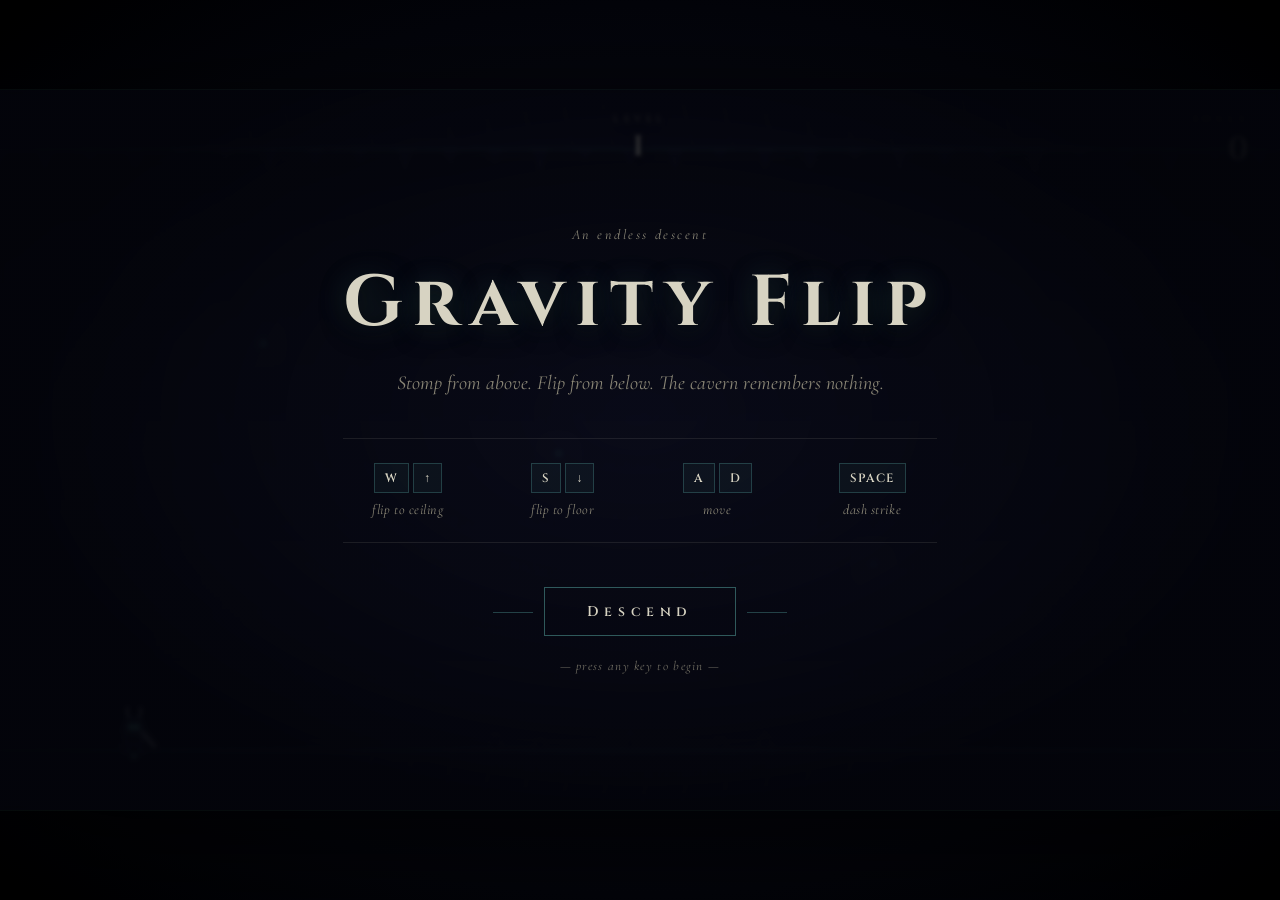
==== commit e1f478fc: "add levels and stuff" ====
--- a/index.html
+++ b/index.html
@@ -1,1801 +1,741 @@
 <!doctype html>
 <html lang="en">
 <head>
-<meta charset="utf-8" />
-<meta name="viewport" content="width=device-width, initial-scale=1" />
+<meta charset="utf-8"/>
+<meta name="viewport" content="width=device-width,initial-scale=1"/>
 <title>Gravity Flip</title>
-<link rel="preconnect" href="https://fonts.googleapis.com" />
-<link rel="preconnect" href="https://fonts.gstatic.com" crossorigin />
-<link href="https://fonts.googleapis.com/css2?family=Cinzel:wght@500;600;700&family=Cormorant+Garamond:ital,wght@0,400;0,600;1,400&display=swap" rel="stylesheet" />
+<link rel="preconnect" href="https://fonts.googleapis.com"/>
+<link rel="preconnect" href="https://fonts.gstatic.com" crossorigin/>
+<link href="https://fonts.googleapis.com/css2?family=Cinzel:wght@500;600;700&family=Cormorant+Garamond:ital,wght@0,400;0,600;1,400&display=swap" rel="stylesheet"/>
 <style>
-/* =========================================================
-   GRAVITY FLIP — gothic cavern aesthetic
-   ========================================================= */
-
-:root {
-  --ink-0: #05060d;
-  --ink-1: #0a0c18;
-  --ink-2: #11132a;
-  --bone:  #d7d3c2;
-  --bone-dim: #8a8676;
-  --teal:  #7df0e3;
-  --teal-deep: #2aa39a;
-  --rose:  #f08aa8;
-  --gold:  #f0c46d;
-  --orange:#e98a4a;
-  --purple:#b48ce6;
-  --yellow:#f0e36d;
-  --crimson:#d24a55;
-}
-
-* { box-sizing: border-box; }
-
-html, body {
-  margin: 0;
-  padding: 0;
-  height: 100%;
-  background: #03040a;
-  color: var(--bone);
-  font-family: 'Cormorant Garamond', 'Iowan Old Style', Georgia, serif;
-  overflow: hidden;
-  -webkit-font-smoothing: antialiased;
-  user-select: none;
-}
-
-.stage {
-  position: fixed;
-  inset: 0;
-  display: grid;
-  place-items: center;
-  background:
-    radial-gradient(ellipse at 50% 50%, #0a0c1a 0%, #03040a 70%, #000 100%);
-}
-
-/* The 16:9 frame scales to fit the viewport */
-.frame {
-  position: relative;
-  width: 1280px;
-  height: 720px;
-  transform-origin: center center;
-  box-shadow:
-    0 0 0 1px rgba(125, 240, 227, 0.04),
-    0 30px 120px rgba(0,0,0,0.8);
-  background: #05060d;
-  overflow: hidden;
-}
-
-canvas#game {
-  display: block;
-  width: 1280px;
-  height: 720px;
-  image-rendering: pixelated;
-  image-rendering: crisp-edges;
-}
-
-/* =========================================================
-   HUD
-   ========================================================= */
-.hud {
-  position: absolute;
-  inset: 0;
-  pointer-events: none;
-  padding: 22px 32px;
-  display: grid;
-  grid-template-columns: 1fr 1fr 1fr;
-  align-items: start;
-  font-family: 'Cinzel', serif;
-  color: var(--bone);
-  text-shadow: 0 2px 12px rgba(0,0,0,0.8);
-}
-
-.hud-left { display: flex; align-items: center; gap: 18px; }
-.hud-center { text-align: center; }
-.hud-right { text-align: right; }
-
-.lives {
-  display: flex;
-  gap: 8px;
-  align-items: center;
-}
-.life {
-  width: 22px;
-  height: 28px;
-  position: relative;
-  display: inline-block;
-  transition: opacity 0.4s ease, transform 0.3s ease;
-}
-.life::before {
-  /* mask / diamond shape */
-  content: '';
-  position: absolute;
-  inset: 0;
-  background:
-    radial-gradient(ellipse at 50% 35%, #f9e2cc 0%, #e8b89a 30%, #b66f6a 65%, #5a2a3a 100%);
-  clip-path: polygon(50% 0%, 88% 38%, 78% 88%, 50% 100%, 22% 88%, 12% 38%);
-  filter: drop-shadow(0 0 6px rgba(240, 138, 168, 0.55));
-}
-.life.lost::before {
-  background: radial-gradient(ellipse at 50% 35%, #2a2230 0%, #1a141e 100%);
-  filter: none;
-}
-.life.lost { opacity: 0.45; transform: rotate(180deg); }
-
-.shield-indicator, .mult-indicator {
-  display: none;
-  align-items: center;
-  gap: 8px;
-  padding: 6px 12px;
-  border: 1px solid rgba(125, 240, 227, 0.25);
-  background: rgba(10, 14, 24, 0.6);
-  letter-spacing: 0.22em;
-  font-size: 11px;
-  color: var(--teal);
-  font-weight: 500;
-}
-.shield-indicator.on, .mult-indicator.on { display: inline-flex; }
-
-.mult-indicator {
-  color: var(--gold);
-  border-color: rgba(240, 196, 109, 0.3);
-}
-.mult-indicator .x { font-size: 16px; }
-.mult-indicator .t {
-  font-family: 'Cormorant Garamond', serif;
-  font-variant-numeric: tabular-nums;
-  opacity: 0.7;
-  letter-spacing: 0;
-}
-
-.wave-label, .souls-label {
-  font-size: 10px;
-  letter-spacing: 0.45em;
-  color: var(--bone-dim);
-  font-weight: 500;
-  margin-bottom: 2px;
-}
-.wave-num {
-  font-family: 'Cinzel', serif;
-  font-size: 28px;
-  font-weight: 600;
-  letter-spacing: 0.15em;
-  color: var(--bone);
-}
-.souls-num {
-  font-family: 'Cinzel', serif;
-  font-size: 32px;
-  font-weight: 600;
-  font-variant-numeric: tabular-nums;
-  color: var(--bone);
-  text-shadow:
-    0 0 18px rgba(125, 240, 227, 0.25),
-    0 2px 12px rgba(0,0,0,0.8);
-}
-
-/* =========================================================
-   Title / Game over overlay
-   ========================================================= */
-.overlay {
-  position: absolute;
-  inset: 0;
-  background:
-    radial-gradient(ellipse at 50% 45%, rgba(10,14,30,0.35) 0%, rgba(3,4,10,0.92) 70%);
-  backdrop-filter: blur(2px);
-  display: grid;
-  place-items: center;
-  text-align: center;
-  z-index: 30;
-  transition: opacity 0.5s ease;
-}
-.overlay.hidden { opacity: 0; pointer-events: none; }
-
-.ov-inner {
-  max-width: 720px;
-  padding: 40px 60px;
-}
-
-.ov-eyebrow {
-  font-family: 'Cormorant Garamond', serif;
-  font-style: italic;
-  color: var(--bone-dim);
-  letter-spacing: 0.18em;
-  font-size: 14px;
-  margin-bottom: 12px;
-}
-
-.ov-title {
-  font-family: 'Cinzel', serif;
-  font-weight: 700;
-  font-size: 78px;
-  letter-spacing: 0.14em;
-  margin: 0 0 16px;
-  color: var(--bone);
-  text-shadow:
-    0 0 30px rgba(125, 240, 227, 0.18),
-    0 6px 24px rgba(0,0,0,0.9);
-}
-
-.ov-tag {
-  font-family: 'Cormorant Garamond', serif;
-  font-style: italic;
-  font-size: 20px;
-  color: var(--bone-dim);
-  margin: 0 0 40px;
-  line-height: 1.5;
-}
-
-.ov-controls {
-  display: grid;
-  grid-template-columns: repeat(4, 1fr);
-  gap: 24px;
-  margin-bottom: 44px;
-  padding: 24px 0;
-  border-top: 1px solid rgba(215, 211, 194, 0.1);
-  border-bottom: 1px solid rgba(215, 211, 194, 0.1);
-}
-.kgroup { display: flex; flex-direction: column; align-items: center; gap: 8px; }
-.krow { display: flex; gap: 4px; }
-kbd {
-  font-family: 'Cinzel', serif;
-  font-size: 12px;
-  font-weight: 600;
-  letter-spacing: 0.1em;
-  color: var(--bone);
-  background: rgba(125, 240, 227, 0.04);
-  border: 1px solid rgba(125, 240, 227, 0.2);
-  padding: 6px 10px;
-  min-width: 26px;
-  text-align: center;
-}
-.klabel {
-  font-family: 'Cormorant Garamond', serif;
-  font-style: italic;
-  font-size: 14px;
-  color: var(--bone-dim);
-  letter-spacing: 0.04em;
-}
-
-.ov-stats {
-  display: grid;
-  grid-template-columns: 1fr 1fr;
-  gap: 60px;
-  margin-bottom: 36px;
-}
-.stat-label {
-  font-family: 'Cinzel', serif;
-  font-size: 10px;
-  letter-spacing: 0.45em;
-  color: var(--bone-dim);
-  margin-bottom: 6px;
-}
-.stat-val {
-  font-family: 'Cinzel', serif;
-  font-size: 56px;
-  font-weight: 600;
-  color: var(--bone);
-  text-shadow: 0 0 20px rgba(125, 240, 227, 0.2);
-}
-
-.start-btn {
-  font-family: 'Cinzel', serif;
-  font-size: 14px;
-  font-weight: 600;
-  letter-spacing: 0.4em;
-  color: var(--bone);
-  background: transparent;
-  border: 1px solid rgba(125, 240, 227, 0.35);
-  padding: 14px 42px;
-  cursor: pointer;
-  transition: all 0.3s ease;
-  position: relative;
-}
-.start-btn::before, .start-btn::after {
-  content: '';
-  position: absolute;
-  top: 50%;
-  width: 40px;
-  height: 1px;
-  background: rgba(125, 240, 227, 0.25);
-}
-.start-btn::before { right: 100%; margin-right: 12px; }
-.start-btn::after  { left: 100%;  margin-left: 12px; }
-.start-btn:hover {
-  background: rgba(125, 240, 227, 0.06);
-  border-color: rgba(125, 240, 227, 0.6);
-  color: var(--teal);
-  letter-spacing: 0.48em;
-}
-
-.ov-foot {
-  margin-top: 22px;
-  font-family: 'Cormorant Garamond', serif;
-  font-style: italic;
-  font-size: 13px;
-  color: var(--bone-dim);
-  letter-spacing: 0.1em;
-  opacity: 0.8;
-  animation: pulse 2.4s ease-in-out infinite;
-}
-@keyframes pulse {
-  0%, 100% { opacity: 0.4; }
-  50% { opacity: 0.9; }
-}
-
-/* =========================================================
-   Touch controls
-   ========================================================= */
-.touch {
-  position: absolute;
-  bottom: 18px;
-  left: 0;
-  right: 0;
-  display: none;
-  justify-content: space-between;
-  padding: 0 18px;
-  z-index: 25;
-  pointer-events: none;
-}
-.tbtn {
-  pointer-events: auto;
-  font-family: 'Cinzel', serif;
-  font-size: 13px;
-  letter-spacing: 0.18em;
-  color: var(--bone);
-  background: rgba(10, 14, 24, 0.75);
-  border: 1px solid rgba(125, 240, 227, 0.25);
-  padding: 14px 18px;
-  border-radius: 999px;
-  backdrop-filter: blur(4px);
-  cursor: pointer;
-  user-select: none;
-}
-.tbtn.dash { color: var(--teal); border-color: rgba(125, 240, 227, 0.55); }
-.tbtn:active { transform: scale(0.95); background: rgba(125, 240, 227, 0.12); }
-
-@media (hover: none) and (pointer: coarse) {
-  .touch { display: flex; flex-wrap: wrap; gap: 8px; justify-content: center; }
-}
-
-/* =========================================================
-   Vignette + grain
-   ========================================================= */
-.vignette {
-  position: absolute;
-  inset: 0;
-  pointer-events: none;
-  background:
-    radial-gradient(ellipse at center, transparent 50%, rgba(0,0,0,0.55) 100%);
-  z-index: 15;
-}
-.grain {
-  position: absolute;
-  inset: 0;
-  pointer-events: none;
-  opacity: 0.06;
-  mix-blend-mode: overlay;
-  background-image:
-    url("data:image/svg+xml;utf8,<svg xmlns='http://www.w3.org/2000/svg' width='180' height='180'><filter id='n'><feTurbulence type='fractalNoise' baseFrequency='0.9' numOctaves='2' stitchTiles='stitch'/><feColorMatrix values='0 0 0 0 0 0 0 0 0 0 0 0 0 0 0 0 0 0 1.4 0'/></filter><rect width='100%' height='100%' filter='url(%23n)' opacity='0.85'/></svg>");
-  z-index: 16;
-}
-
-/* =========================================================
-   Screen shake
-   ========================================================= */
-.frame.shake { animation: shake 0.32s ease; }
-@keyframes shake {
-  0%, 100% { transform: translate(0,0); }
-  20% { transform: translate(-4px, 2px); }
-  40% { transform: translate(3px, -3px); }
-  60% { transform: translate(-2px, 3px); }
-  80% { transform: translate(2px, -1px); }
-}
+:root{--ink-0:#05060d;--ink-1:#0a0c18;--ink-2:#11132a;--bone:#d7d3c2;--bone-dim:#8a8676;--teal:#7df0e3;--teal-deep:#2aa39a;--rose:#f08aa8;--gold:#f0c46d;--orange:#e98a4a;--purple:#b48ce6;--yellow:#f0e36d;--crimson:#d24a55}
+*{box-sizing:border-box}
+html,body{margin:0;padding:0;height:100%;background:#03040a;color:var(--bone);font-family:'Cormorant Garamond','Iowan Old Style',Georgia,serif;overflow:hidden;-webkit-font-smoothing:antialiased;user-select:none}
+.stage{position:fixed;inset:0;display:grid;place-items:center;background:radial-gradient(ellipse at 50% 50%,#0a0c1a 0%,#03040a 70%,#000 100%)}
+.frame{position:relative;width:1280px;height:720px;transform-origin:center center;box-shadow:0 0 0 1px rgba(125,240,227,0.04),0 30px 120px rgba(0,0,0,.8);background:#05060d;overflow:hidden}
+canvas#game{display:block;width:1280px;height:720px;image-rendering:pixelated}
+.hud{position:absolute;inset:0;pointer-events:none;padding:22px 32px;display:grid;grid-template-columns:1fr 1fr 1fr;align-items:start;font-family:'Cinzel',serif;color:var(--bone);text-shadow:0 2px 12px rgba(0,0,0,.8)}
+.hud-left{display:flex;align-items:center;gap:18px}
+.hud-center{text-align:center}
+.hud-right{text-align:right}
+.lives{display:flex;gap:8px;align-items:center}
+.life{width:22px;height:28px;position:relative;display:inline-block;transition:opacity .4s,transform .3s}
+.life::before{content:'';position:absolute;inset:0;background:radial-gradient(ellipse at 50% 35%,#f9e2cc 0%,#e8b89a 30%,#b66f6a 65%,#5a2a3a 100%);clip-path:polygon(50% 0%,88% 38%,78% 88%,50% 100%,22% 88%,12% 38%);filter:drop-shadow(0 0 6px rgba(240,138,168,.55))}
+.life.lost::before{background:radial-gradient(ellipse at 50% 35%,#2a2230 0%,#1a141e 100%);filter:none}
+.life.lost{opacity:.45;transform:rotate(180deg)}
+.shield-indicator,.mult-indicator{display:none;align-items:center;gap:8px;padding:6px 12px;border:1px solid rgba(125,240,227,.25);background:rgba(10,14,24,.6);letter-spacing:.22em;font-size:11px;color:var(--teal);font-weight:500}
+.shield-indicator.on,.mult-indicator.on{display:inline-flex}
+.mult-indicator{color:var(--gold);border-color:rgba(240,196,109,.3)}
+.mult-indicator .x{font-size:16px}
+.mult-indicator .t{font-family:'Cormorant Garamond',serif;font-variant-numeric:tabular-nums;opacity:.7;letter-spacing:0}
+.wave-label,.souls-label{font-size:10px;letter-spacing:.45em;color:var(--bone-dim);font-weight:500;margin-bottom:2px}
+.wave-num{font-family:'Cinzel',serif;font-size:28px;font-weight:600;letter-spacing:.15em;color:var(--bone)}
+.souls-num{font-family:'Cinzel',serif;font-size:32px;font-weight:600;font-variant-numeric:tabular-nums;color:var(--bone);text-shadow:0 0 18px rgba(125,240,227,.25),0 2px 12px rgba(0,0,0,.8)}
+.overlay{position:absolute;inset:0;background:radial-gradient(ellipse at 50% 45%,rgba(10,14,30,.35) 0%,rgba(3,4,10,.92) 70%);backdrop-filter:blur(2px);display:grid;place-items:center;text-align:center;z-index:30;transition:opacity .5s}
+.overlay.hidden{opacity:0;pointer-events:none}
+.ov-inner{max-width:720px;padding:40px 60px}
+.ov-eyebrow{font-family:'Cormorant Garamond',serif;font-style:italic;color:var(--bone-dim);letter-spacing:.18em;font-size:14px;margin-bottom:12px}
+.ov-title{font-family:'Cinzel',serif;font-weight:700;font-size:72px;letter-spacing:.14em;margin:0 0 16px;color:var(--bone);text-shadow:0 0 30px rgba(125,240,227,.18),0 6px 24px rgba(0,0,0,.9)}
+.ov-tag{font-family:'Cormorant Garamond',serif;font-style:italic;font-size:20px;color:var(--bone-dim);margin:0 0 40px;line-height:1.5}
+.ov-controls{display:grid;grid-template-columns:repeat(4,1fr);gap:24px;margin-bottom:44px;padding:24px 0;border-top:1px solid rgba(215,211,194,.1);border-bottom:1px solid rgba(215,211,194,.1)}
+.kgroup{display:flex;flex-direction:column;align-items:center;gap:8px}
+.krow{display:flex;gap:4px}
+kbd{font-family:'Cinzel',serif;font-size:12px;font-weight:600;letter-spacing:.1em;color:var(--bone);background:rgba(125,240,227,.04);border:1px solid rgba(125,240,227,.2);padding:6px 10px;min-width:26px;text-align:center}
+.klabel{font-family:'Cormorant Garamond',serif;font-style:italic;font-size:14px;color:var(--bone-dim);letter-spacing:.04em}
+.ov-stats{display:grid;grid-template-columns:1fr 1fr;gap:60px;margin-bottom:36px}
+.stat-label{font-family:'Cinzel',serif;font-size:10px;letter-spacing:.45em;color:var(--bone-dim);margin-bottom:6px}
+.stat-val{font-family:'Cinzel',serif;font-size:56px;font-weight:600;color:var(--bone);text-shadow:0 0 20px rgba(125,240,227,.2)}
+.start-btn{font-family:'Cinzel',serif;font-size:14px;font-weight:600;letter-spacing:.4em;color:var(--bone);background:transparent;border:1px solid rgba(125,240,227,.35);padding:14px 42px;cursor:pointer;transition:all .3s;position:relative}
+.start-btn::before,.start-btn::after{content:'';position:absolute;top:50%;width:40px;height:1px;background:rgba(125,240,227,.25)}
+.start-btn::before{right:100%;margin-right:12px}
+.start-btn::after{left:100%;margin-left:12px}
+.start-btn:hover{background:rgba(125,240,227,.06);border-color:rgba(125,240,227,.6);color:var(--teal);letter-spacing:.48em}
+.ov-foot{margin-top:22px;font-family:'Cormorant Garamond',serif;font-style:italic;font-size:13px;color:var(--bone-dim);letter-spacing:.1em;opacity:.8;animation:pulse 2.4s ease-in-out infinite}
+@keyframes pulse{0%,100%{opacity:.4}50%{opacity:.9}}
+.touch{position:absolute;bottom:18px;left:0;right:0;display:none;justify-content:space-between;padding:0 18px;z-index:25;pointer-events:none}
+.tbtn{pointer-events:auto;font-family:'Cinzel',serif;font-size:13px;letter-spacing:.18em;color:var(--bone);background:rgba(10,14,24,.75);border:1px solid rgba(125,240,227,.25);padding:14px 18px;border-radius:999px;backdrop-filter:blur(4px);cursor:pointer}
+.tbtn.dash{color:var(--teal);border-color:rgba(125,240,227,.55)}
+.tbtn:active{transform:scale(.95);background:rgba(125,240,227,.12)}
+@media(hover:none)and(pointer:coarse){.touch{display:flex;flex-wrap:wrap;gap:8px;justify-content:center}}
+.vignette{position:absolute;inset:0;pointer-events:none;background:radial-gradient(ellipse at center,transparent 50%,rgba(0,0,0,.55) 100%);z-index:15}
+.grain{position:absolute;inset:0;pointer-events:none;opacity:.06;mix-blend-mode:overlay;background-image:url("data:image/svg+xml;utf8,<svg xmlns='http://www.w3.org/2000/svg' width='180' height='180'><filter id='n'><feTurbulence type='fractalNoise' baseFrequency='0.9' numOctaves='2' stitchTiles='stitch'/><feColorMatrix values='0 0 0 0 0 0 0 0 0 0 0 0 0 0 0 0 0 0 1.4 0'/></filter><rect width='100%' height='100%' filter='url(%23n)' opacity='0.85'/></svg>");z-index:16}
+.frame.shake{animation:shake .32s ease}
+@keyframes shake{0%,100%{transform:translate(0,0)}20%{transform:translate(-4px,2px)}40%{transform:translate(3px,-3px)}60%{transform:translate(-2px,3px)}80%{transform:translate(2px,-1px)}}
+.kill-bar{position:absolute;bottom:80px;left:50%;transform:translateX(-50%);font-family:'Cinzel',serif;font-size:11px;letter-spacing:.3em;color:var(--rose);pointer-events:none;z-index:20}
 </style>
 </head>
 <body>
-  <div class="stage" id="stage">
-    <div class="frame" id="frame">
-      <canvas id="game" width="1280" height="720"></canvas>
-
-      <div class="hud" id="hud">
-        <div class="hud-left">
-          <div class="lives" id="lives" aria-label="lives"></div>
-          <div class="shield-indicator" id="shieldInd">
-            <svg viewBox="0 0 24 24" width="22" height="22"><path d="M12 2 L20 6 V12 C20 17 16 21 12 22 C8 21 4 17 4 12 V6 Z" fill="none" stroke="currentColor" stroke-width="1.6"/></svg>
-            <span>WARDING</span>
-          </div>
-          <div class="mult-indicator" id="multInd">
-            <span class="x">×2</span>
-            <span class="t" id="multT">8.0</span>
-          </div>
+<div class="stage" id="stage">
+  <div class="frame" id="frame">
+    <canvas id="game" width="1280" height="720"></canvas>
+    <div class="hud">
+      <div class="hud-left">
+        <div class="lives" id="lives"></div>
+        <div class="shield-indicator" id="shieldInd">
+          <svg viewBox="0 0 24 24" width="22" height="22"><path d="M12 2 L20 6 V12 C20 17 16 21 12 22 C8 21 4 17 4 12 V6 Z" fill="none" stroke="currentColor" stroke-width="1.6"/></svg>
+          <span>WARDING</span>
         </div>
-        <div class="hud-center">
-          <div class="wave-label">WAVE</div>
-          <div class="wave-num" id="wave">I</div>
-        </div>
-        <div class="hud-right">
-          <div class="souls-label">SOULS</div>
-          <div class="souls-num" id="score">0</div>
+        <div class="mult-indicator" id="multInd">
+          <span class="x">×2</span>
+          <span class="t" id="multT">6.0</span>
         </div>
       </div>
-
-      <div class="touch" id="touch">
-        <button class="tbtn left"  data-act="left">◀</button>
-        <button class="tbtn right" data-act="right">▶</button>
-        <button class="tbtn up"    data-act="up">FLIP ↑</button>
-        <button class="tbtn down"  data-act="down">FLIP ↓</button>
-        <button class="tbtn dash"  data-act="dash">DASH</button>
+      <div class="hud-center">
+        <div class="wave-label">LEVEL</div>
+        <div class="wave-num" id="waveEl">I</div>
       </div>
-
-      <div class="overlay" id="overlay">
-        <div class="ov-inner">
-          <div class="ov-eyebrow" id="ovEyebrow">An endless descent</div>
-          <h1 class="ov-title" id="ovTitle">Gravity Flip</h1>
-          <p class="ov-tag" id="ovTag">Stomp from above. Flip from below. The cavern remembers nothing.</p>
-
-          <div class="ov-controls">
-            <div class="kgroup">
-              <div class="krow"><kbd>W</kbd><kbd>↑</kbd></div>
-              <div class="klabel">flip to ceiling</div>
-            </div>
-            <div class="kgroup">
-              <div class="krow"><kbd>S</kbd><kbd>↓</kbd></div>
-              <div class="klabel">flip to floor</div>
-            </div>
-            <div class="kgroup">
-              <div class="krow"><kbd>A</kbd><kbd>D</kbd></div>
-              <div class="klabel">move</div>
-            </div>
-            <div class="kgroup">
-              <div class="krow"><kbd>SPACE</kbd></div>
-              <div class="klabel">dash strike</div>
-            </div>
-          </div>
-
-          <div class="ov-stats" id="ovStats" style="display:none">
-            <div class="stat">
-              <div class="stat-label">Souls gathered</div>
-              <div class="stat-val" id="finalScore">0</div>
-            </div>
-            <div class="stat">
-              <div class="stat-label">Wave reached</div>
-              <div class="stat-val" id="finalWave">I</div>
-            </div>
-          </div>
-
-          <button class="start-btn" id="startBtn">Descend</button>
-          <div class="ov-foot" id="ovFoot">— press any key to begin —</div>
+      <div class="hud-right">
+        <div class="souls-label">SOULS</div>
+        <div class="souls-num" id="scoreEl">0</div>
+      </div>
+    </div>
+    <div class="touch" id="touch">
+      <button class="tbtn" data-act="left">◀</button>
+      <button class="tbtn" data-act="right">▶</button>
+      <button class="tbtn" data-act="up">↑ FLIP</button>
+      <button class="tbtn" data-act="down">↓ FLIP</button>
+      <button class="tbtn dash" data-act="dash">DASH</button>
+    </div>
+    <div class="overlay" id="overlay">
+      <div class="ov-inner">
+        <div class="ov-eyebrow" id="ovEye">An endless descent</div>
+        <h1 class="ov-title" id="ovTitle">Gravity Flip</h1>
+        <p class="ov-tag" id="ovTag">Stomp from above. Flip from below. The cavern remembers nothing.</p>
+        <div class="ov-controls">
+          <div class="kgroup"><div class="krow"><kbd>W</kbd><kbd>↑</kbd></div><div class="klabel">flip to ceiling</div></div>
+          <div class="kgroup"><div class="krow"><kbd>S</kbd><kbd>↓</kbd></div><div class="klabel">flip to floor</div></div>
+          <div class="kgroup"><div class="krow"><kbd>A</kbd><kbd>D</kbd></div><div class="klabel">move</div></div>
+          <div class="kgroup"><div class="krow"><kbd>SPACE</kbd></div><div class="klabel">dash strike</div></div>
         </div>
+        <div class="ov-stats" id="ovStats" style="display:none">
+          <div class="stat"><div class="stat-label">Souls gathered</div><div class="stat-val" id="finalScore">0</div></div>
+          <div class="stat"><div class="stat-label">Level reached</div><div class="stat-val" id="finalWave">I</div></div>
+        </div>
+        <button class="start-btn" id="startBtn">Descend</button>
+        <div class="ov-foot" id="ovFoot">— press any key to begin —</div>
       </div>
-
-      <div class="vignette"></div>
-      <div class="grain"></div>
     </div>
+    <div class="vignette"></div>
+    <div class="grain"></div>
   </div>
-
+</div>
 <script>
-/* =========================================================
-   GRAVITY FLIP — game logic + rendering
-   ========================================================= */
-(() => {
 'use strict';
-
-// ---------- Canvas & scaling ----------
-const canvas = document.getElementById('game');
-const ctx = canvas.getContext('2d');
-const W = 1280, H = 720;
-
-const FLOOR_Y   = H - 92;   // top edge of floor
-const CEILING_Y = 92;       // bottom edge of ceiling
-const PLAY_TOP    = CEILING_Y;
-const PLAY_BOTTOM = FLOOR_Y;
-
-function fitFrame() {
-  const frame = document.getElementById('frame');
-  const sx = window.innerWidth / W;
-  const sy = window.innerHeight / H;
-  const s = Math.min(sx, sy);
-  frame.style.transform = `scale(${s})`;
-}
-window.addEventListener('resize', fitFrame);
-fitFrame();
-
-// ---------- Utility ----------
-const rand  = (a, b) => a + Math.random() * (b - a);
-const irand = (a, b) => Math.floor(rand(a, b + 1));
-const clamp = (v, lo, hi) => Math.max(lo, Math.min(hi, v));
-const sign  = (x) => x < 0 ? -1 : x > 0 ? 1 : 0;
-
-// Roman numerals up to L
-const ROMAN = (n) => {
-  const map = [['L',50],['XL',40],['X',10],['IX',9],['V',5],['IV',4],['I',1]];
-  let s = '', x = n;
-  for (const [r, v] of map) { while (x >= v) { s += r; x -= v; } }
-  return s || 'I';
-};
-
-// ---------- Input ----------
-const keys = {};
-const tap  = { left:false, right:false };
-window.addEventListener('keydown', (e) => {
-  const k = e.key.toLowerCase();
-  if (['arrowup','arrowdown','arrowleft','arrowright',' ','w','a','s','d'].includes(k)) {
-    e.preventDefault();
-  }
-  if (!game.running && !game.gameOver && (k === ' ' || k === 'enter' || k.length === 1)) {
-    startGame();
+// ── Canvas ──────────────────────────────────────────────────
+const CVS=document.getElementById('game'),ctx=CVS.getContext('2d');
+const W=1280,H=720,CY=60,FY=H-60,PW=28,PH=38;
+
+// ── Scale frame ─────────────────────────────────────────────
+(function(){const f=document.getElementById('frame');function r(){const s=Math.min(window.innerWidth/1280,window.innerHeight/720);f.style.transform=`scale(${s})`;}r();window.addEventListener('resize',r);})();
+
+// ── Audio ───────────────────────────────────────────────────
+let AC=null;
+function initAudio(){if(AC)return;AC=new(window.AudioContext||window.webkitAudioContext)();bgMusic();}
+function tone(freq,dur,vol,type,start){if(!AC)return;const o=AC.createOscillator(),g=AC.createGain();o.connect(g);g.connect(AC.destination);o.type=type||'triangle';o.frequency.value=freq;const s=start||0;g.gain.setValueAtTime(vol||0.1,AC.currentTime+s);g.gain.exponentialRampToValueAtTime(0.001,AC.currentTime+s+dur);o.start(AC.currentTime+s);o.stop(AC.currentTime+s+dur+0.05);}
+function sfx(id){
+  if(!AC)return;
+  if(id==='flip'){tone(220,.1,.08,'triangle');tone(330,.08,.05,'triangle',.05);}
+  else if(id==='dash'){tone(550,.06,.14,'sawtooth');tone(440,.08,.08,'sawtooth',.04);}
+  else if(id==='stomp'){tone(110,.18,.18,'square');tone(80,.22,.1,'square',.04);}
+  else if(id==='hurt'){tone(160,.14,.18,'sawtooth');tone(100,.18,.12,'sawtooth',.05);}
+  else if(id==='spike'){tone(80,.1,.22,'sawtooth');tone(55,.15,.15,'sawtooth',.06);}
+  else if(id==='collect'){[440,550,660].forEach((f,i)=>tone(f,.12,.09,'triangle',i*.06));}
+  else if(id==='levelup'){[330,440,550,660,880].forEach((f,i)=>tone(f,.2,.1,'triangle',i*.08));}
+  else if(id==='death'){[220,165,110,82].forEach((f,i)=>tone(f,.2,.14,'square',i*.1));}
+  else if(id==='land'){tone(100,.06,.06,'square');}
+  else if(id==='unlock'){[220,330,440,550].forEach((f,i)=>tone(f,.15,.1,'triangle',i*.07));}
+}
+let _mn=0;
+const MNOTES=[165,185,196,220,196,185,165,147,165,175,185,165];
+function bgMusic(){if(!AC)return;tone(MNOTES[_mn%MNOTES.length],.35,.04,'triangle');_mn++;setTimeout(bgMusic,400);}
+
+// ── Input ───────────────────────────────────────────────────
+const keys={};
+document.addEventListener('keydown',e=>{
+  keys[e.code]=true;
+  if(state==='menu'||state==='gameover'||state==='transition'){if(!['F5','F11','F12'].includes(e.code)){e.preventDefault();startGame();}return;}
+  if(state!=='playing')return;
+  if(e.code==='ArrowUp'||e.code==='KeyW'){e.preventDefault();flipUp();}
+  if(e.code==='ArrowDown'||e.code==='KeyS'){e.preventDefault();flipDown();}
+  if(e.code==='Space'){e.preventDefault();doDash();}
+  if(e.code==='ShiftLeft'||e.code==='ShiftRight')doDash();
+});
+document.addEventListener('keyup',e=>{keys[e.code]=false;});
+document.querySelectorAll('.tbtn').forEach(b=>{
+  const a=b.dataset.act;
+  b.addEventListener('pointerdown',e=>{e.preventDefault();if(a==='left')keys['ArrowLeft']=true;if(a==='right')keys['ArrowRight']=true;if(a==='up')flipUp();if(a==='down')flipDown();if(a==='dash')doDash();});
+  b.addEventListener('pointerup',()=>{if(a==='left')keys['ArrowLeft']=false;if(a==='right')keys['ArrowRight']=false;});
+  b.addEventListener('pointerleave',()=>{if(a==='left')keys['ArrowLeft']=false;if(a==='right')keys['ArrowRight']=false;});
+});
+document.getElementById('startBtn').addEventListener('click',startGame);
+
+// ── State ───────────────────────────────────────────────────
+let state='menu',lvlIdx=0,totalScore=0,lives=3;
+let aPlatforms=[],aMoving=[],aCrushers=[],aSpikes=[],aCollect=[],aEnemies=[],aParticles=[];
+let spawnTimer=0,spawnIv=100,multiplier=1,multTimer=0;
+let exitUnlocked=false,exitX=0,killGoal=0,levelKills=0;
+let camX=0,camTarget=0;
+
+// ── Player ──────────────────────────────────────────────────
+const P={x:120,y:FY-PH,vx:0,vy:0,gravDir:1,onGround:false,wasOnGround:false,onMP:null,dashing:false,dashTimer:0,dashDir:1,dashCool:0,flipping:false,flipScale:1,flipDir:1,shielded:false,inv:0};
+
+// ── Levels ──────────────────────────────────────────────────
+// Platform:{x,y,w,h}  Spike:{x,y,w,h,dir}  MP:{ax,ay,bx,by,w,h,speed,t}  Crusher:{ax,ay,bx,by,w,h,speed,t}  Collect:{x,y,type}
+const ROMAN=['I','II','III','IV','V','VI','VII','VIII','IX','X'];
+const LVS=[
+  // 0 - THE AWAKENING (tutorial, no enemies)
+  {name:'THE AWAKENING',sub:'Learn to flip',w:2560,bg:0,enemies:false,
+   plats:[{x:0,y:FY,w:380,h:60},{x:480,y:FY-110,w:180,h:20},{x:750,y:FY,w:380,h:60},{x:1250,y:FY,w:300,h:60},{x:1650,y:FY,w:300,h:60},{x:2060,y:FY,w:500,h:60},{x:0,y:0,w:400,h:CY},{x:800,y:0,w:350,h:CY},{x:1350,y:0,w:250,h:CY},{x:1750,y:0,w:250,h:CY},{x:2100,y:0,w:460,h:CY}],
+   spikes:[{x:400,y:FY-22,w:72,h:22,dir:'up'},{x:1180,y:FY-22,w:62,h:22,dir:'up'},{x:1600,y:FY-22,w:44,h:22,dir:'up'},{x:420,y:CY,w:44,h:22,dir:'dn'},{x:1200,y:CY,w:44,h:22,dir:'dn'}],
+   moving:[{ax:700,ay:FY-170,bx:700,by:FY-280,w:140,h:20,speed:1.2,t:0},{ax:1460,ay:H/2-20,bx:1580,by:H/2-20,w:130,h:20,speed:1.8,t:0.5}],
+   crushers:[],
+   collect:[{x:540,y:FY-200,type:'life'},{x:1520,y:H/2-60,type:'shield'}],
+   spawn:100,exit:2500,goal:0},
+
+  // 1 - SPIKE FOREST (no enemies)
+  {name:'SPIKE FOREST',sub:'Neither floor nor ceiling is safe',w:3072,bg:1,enemies:false,
+   plats:[{x:0,y:FY,w:280,h:60},{x:380,y:FY,w:220,h:60},{x:700,y:FY,w:260,h:60},{x:1060,y:FY,w:200,h:60},{x:1360,y:FY,w:160,h:60},{x:1620,y:FY,w:220,h:60},{x:1940,y:FY,w:280,h:60},{x:2320,y:FY,w:220,h:60},{x:2640,y:FY,w:432,h:60},{x:0,y:0,w:300,h:CY},{x:450,y:0,w:230,h:CY},{x:780,y:0,w:200,h:CY},{x:1080,y:0,w:240,h:CY},{x:1420,y:0,w:180,h:CY},{x:1700,y:0,w:220,h:CY},{x:2000,y:0,w:260,h:CY},{x:2340,y:0,w:200,h:CY},{x:2640,y:0,w:432,h:CY}],
+   spikes:[{x:290,y:FY-22,w:82,h:22,dir:'up'},{x:626,y:FY-22,w:66,h:22,dir:'up'},{x:968,y:FY-22,w:84,h:22,dir:'up'},{x:1228,y:FY-22,w:124,h:22,dir:'up'},{x:1526,y:FY-22,w:86,h:22,dir:'up'},{x:1846,y:FY-22,w:86,h:22,dir:'up'},{x:2226,y:FY-22,w:86,h:22,dir:'up'},{x:2546,y:FY-22,w:86,h:22,dir:'up'},{x:300,y:CY,w:44,h:22,dir:'dn'},{x:680,y:CY,w:44,h:22,dir:'dn'},{x:1020,y:CY,w:54,h:22,dir:'dn'},{x:1400,y:CY,w:54,h:22,dir:'dn'},{x:1700,y:CY,w:44,h:22,dir:'dn'},{x:2000,y:CY,w:54,h:22,dir:'dn'},{x:2540,y:CY,w:54,h:22,dir:'dn'}],
+   moving:[{ax:360,ay:H/2-20,bx:360,by:H/2+90,w:130,h:20,speed:1.5,t:0},{ax:960,ay:H/2-50,bx:960,by:H/2+50,w:130,h:20,speed:1.8,t:1},{ax:1700,ay:H/2,bx:1900,by:H/2,w:130,h:20,speed:2,t:0.5},{ax:2200,ay:H/2-40,bx:2400,by:H/2+40,w:130,h:20,speed:1.6,t:0}],
+   crushers:[],
+   collect:[{x:900,y:H/2-40,type:'shield'},{x:1780,y:H/2-40,type:'life'},{x:2400,y:H/2-40,type:'multi'}],
+   spawn:100,exit:3010,goal:0},
+
+  // 2 - THE CRAWLERS (enemy arena, kill goal)
+  {name:'THE CRAWLERS',sub:'They hunger for you',w:1280,bg:2,enemies:true,
+   plats:[{x:300,y:FY-180,w:160,h:20},{x:820,y:FY-180,w:160,h:20},{x:550,y:CY+180,w:180,h:20}],
+   spikes:[{x:80,y:FY-22,w:44,h:22,dir:'up'},{x:580,y:FY-22,w:44,h:22,dir:'up'},{x:1150,y:FY-22,w:44,h:22,dir:'up'},{x:200,y:CY,w:44,h:22,dir:'dn'},{x:800,y:CY,w:44,h:22,dir:'dn'},{x:1080,y:CY,w:44,h:22,dir:'dn'}],
+   moving:[],crushers:[],
+   collect:[{x:640,y:H/2-20,type:'multi'},{x:400,y:H/2-20,type:'shield'}],
+   spawn:100,exit:1200,goal:15},
+
+  // 3 - MOVING STONE (platforms only)
+  {name:'MOVING STONE',sub:'The cavern breathes',w:3200,bg:0,enemies:false,
+   plats:[{x:0,y:FY,w:220,h:60},{x:850,y:FY,w:220,h:60},{x:1650,y:FY,w:220,h:60},{x:2450,y:FY,w:220,h:60},{x:2980,y:FY,w:220,h:60},{x:0,y:0,w:180,h:CY},{x:600,y:0,w:200,h:CY},{x:1300,y:0,w:180,h:CY},{x:2000,y:0,w:200,h:CY},{x:2700,y:0,w:180,h:CY},{x:380,y:FY-200,w:120,h:20},{x:1160,y:CY+140,w:120,h:20},{x:2060,y:FY-200,w:120,h:20}],
+   spikes:[{x:240,y:FY-22,w:60,h:22,dir:'up'},{x:800,y:FY-22,w:44,h:22,dir:'up'},{x:1600,y:FY-22,w:44,h:22,dir:'up'},{x:2360,y:FY-22,w:80,h:22,dir:'up'},{x:180,y:CY,w:44,h:22,dir:'dn'},{x:800,y:CY,w:60,h:22,dir:'dn'},{x:1500,y:CY,w:44,h:22,dir:'dn'},{x:2200,y:CY,w:60,h:22,dir:'dn'}],
+   moving:[{ax:260,ay:FY-110,bx:480,by:FY-110,w:140,h:20,speed:2,t:0},{ax:600,ay:H/2,bx:820,by:H/2,w:140,h:20,speed:2.2,t:0.3},{ax:1000,ay:CY+90,bx:1200,by:CY+90,w:140,h:20,speed:1.8,t:0},{ax:1400,ay:H/2-60,bx:1600,by:H/2+60,w:140,h:20,speed:2,t:0.5},{ax:1950,ay:FY-130,bx:2150,by:FY-130,w:140,h:20,speed:2.5,t:0},{ax:2300,ay:H/2-50,bx:2500,by:H/2+50,w:140,h:20,speed:2,t:0.2},{ax:2700,ay:CY+90,bx:2900,by:CY+90,w:140,h:20,speed:2.2,t:0}],
+   crushers:[],
+   collect:[{x:700,y:H/2-80,type:'shield'},{x:1800,y:H/2-80,type:'life'},{x:2600,y:H/2-80,type:'multi'}],
+   spawn:120,exit:3140,goal:0},
+
+  // 4 - HAUNTED HALLS (mix: platforms + enemies)
+  {name:'HAUNTED HALLS',sub:'The walls close in',w:2560,bg:2,enemies:true,
+   plats:[{x:0,y:FY,w:280,h:60},{x:380,y:FY,w:200,h:60},{x:680,y:FY,w:250,h:60},{x:1030,y:FY,w:180,h:60},{x:1310,y:FY,w:240,h:60},{x:1650,y:FY,w:200,h:60},{x:1950,y:FY,w:610,h:60},{x:340,y:FY-170,w:120,h:20},{x:880,y:CY+170,w:120,h:20},{x:1420,y:FY-190,w:140,h:20},{x:1860,y:CY+150,w:120,h:20}],
+   spikes:[{x:290,y:FY-22,w:80,h:22,dir:'up'},{x:600,y:FY-22,w:70,h:22,dir:'up'},{x:990,y:FY-22,w:34,h:22,dir:'up'},{x:1290,y:FY-22,w:14,h:22,dir:'up'},{x:1610,y:FY-22,w:34,h:22,dir:'up'},{x:180,y:CY,w:40,h:22,dir:'dn'},{x:620,y:CY,w:50,h:22,dir:'dn'},{x:1100,y:CY,w:40,h:22,dir:'dn'},{x:1620,y:CY,w:50,h:22,dir:'dn'}],
+   moving:[{ax:420,ay:H/2,bx:620,by:H/2,w:130,h:20,speed:2,t:0},{ax:1100,ay:FY-190,bx:1280,by:FY-190,w:130,h:20,speed:2.2,t:0},{ax:1700,ay:H/2-60,bx:1850,by:H/2+60,w:130,h:20,speed:1.8,t:0.4}],
+   crushers:[],
+   collect:[{x:960,y:H/2,type:'shield'},{x:1980,y:H/2,type:'multi'},{x:600,y:H/2,type:'life'}],
+   spawn:90,exit:2500,goal:0},
+
+  // 5 - THE CRUSHER (vertical crushers, no enemies)
+  {name:'THE CRUSHER',sub:'Mind the ceiling',w:2560,bg:3,enemies:false,
+   plats:[{x:0,y:FY,w:2560,h:60}],
+   spikes:[{x:180,y:FY-22,w:44,h:22,dir:'up'},{x:560,y:FY-22,w:44,h:22,dir:'up'},{x:960,y:FY-22,w:44,h:22,dir:'up'},{x:1360,y:FY-22,w:44,h:22,dir:'up'},{x:1760,y:FY-22,w:44,h:22,dir:'up'},{x:2160,y:FY-22,w:44,h:22,dir:'up'}],
+   moving:[],
+   crushers:[
+     {ax:280,ay:CY+8,bx:280,by:FY-55,w:80,h:110,speed:2.5,t:0},
+     {ax:500,ay:CY+8,bx:500,by:FY-55,w:80,h:110,speed:2.5,t:0.33},
+     {ax:720,ay:CY+8,bx:720,by:FY-55,w:80,h:110,speed:2.5,t:0.66},
+     {ax:1000,ay:CY+8,bx:1000,by:FY-55,w:80,h:110,speed:3,t:0},
+     {ax:1220,ay:CY+8,bx:1220,by:FY-55,w:80,h:110,speed:3,t:0.5},
+     {ax:1440,ay:CY+8,bx:1440,by:FY-55,w:80,h:110,speed:3.5,t:0.25},
+     {ax:1680,ay:CY+8,bx:1680,by:FY-55,w:80,h:110,speed:3.5,t:0.75},
+     {ax:1920,ay:CY+8,bx:1920,by:FY-55,w:80,h:110,speed:4,t:0},
+     {ax:2160,ay:CY+8,bx:2160,by:FY-55,w:80,h:110,speed:4,t:0.5},
+     {ax:2380,ay:CY+8,bx:2380,by:FY-55,w:80,h:110,speed:4.5,t:0.25},
+   ],
+   collect:[{x:440,y:FY-80,type:'shield'},{x:1200,y:FY-80,type:'life'},{x:2000,y:FY-80,type:'shield'}],
+   spawn:120,exit:2500,goal:0},
+
+  // 6 - THE SWARM (heavy enemies + obstacles)
+  {name:'THE SWARM',sub:'Endless. Relentless.',w:1280,bg:2,enemies:true,
+   plats:[{x:180,y:FY-200,w:160,h:20},{x:580,y:CY+200,w:160,h:20},{x:940,y:FY-200,w:160,h:20}],
+   spikes:[{x:80,y:FY-22,w:30,h:22,dir:'up'},{x:380,y:FY-22,w:30,h:22,dir:'up'},{x:680,y:FY-22,w:30,h:22,dir:'up'},{x:980,y:FY-22,w:30,h:22,dir:'up'},{x:160,y:CY,w:30,h:22,dir:'dn'},{x:520,y:CY,w:30,h:22,dir:'dn'},{x:880,y:CY,w:30,h:22,dir:'dn'},{x:1150,y:CY,w:30,h:22,dir:'dn'}],
+   moving:[{ax:400,ay:H/2-40,bx:400,by:H/2+40,w:120,h:20,speed:1.6,t:0},{ax:800,ay:H/2-40,bx:800,by:H/2+40,w:120,h:20,speed:1.8,t:0.5}],
+   crushers:[],
+   collect:[{x:380,y:H/2,type:'multi'},{x:900,y:H/2,type:'shield'},{x:640,y:FY-80,type:'life'}],
+   spawn:70,exit:1200,goal:25},
+
+  // 7 - MIRROR MAZE (flip-heavy platforming, no enemies)
+  {name:'MIRROR MAZE',sub:'Which way is down?',w:3840,bg:1,enemies:false,
+   plats:[{x:0,y:FY,w:200,h:60},{x:0,y:0,w:200,h:CY},{x:340,y:FY-120,w:120,h:20},{x:340,y:CY+120,w:120,h:20},{x:580,y:H/2-10,w:140,h:20},{x:820,y:FY-200,w:120,h:20},{x:820,y:CY+200,w:120,h:20},{x:1060,y:FY,w:180,h:60},{x:1060,y:0,w:180,h:CY},{x:1380,y:H/2-10,w:140,h:20},{x:1620,y:FY-150,w:120,h:20},{x:1620,y:CY+150,w:120,h:20},{x:1860,y:FY,w:200,h:60},{x:1860,y:0,w:200,h:CY},{x:2160,y:FY-120,w:120,h:20},{x:2160,y:CY+120,w:120,h:20},{x:2400,y:H/2-10,w:140,h:20},{x:2640,y:FY-200,w:120,h:20},{x:2640,y:CY+200,w:120,h:20},{x:2880,y:FY,w:200,h:60},{x:2880,y:0,w:200,h:CY},{x:3180,y:FY-150,w:120,h:20},{x:3180,y:CY+150,w:120,h:20},{x:3440,y:H/2-10,w:140,h:20},{x:3640,y:FY,w:200,h:60},{x:3640,y:0,w:200,h:CY}],
+   spikes:[{x:200,y:FY-22,w:130,h:22,dir:'up'},{x:200,y:CY,w:130,h:22,dir:'dn'},{x:740,y:FY-22,w:70,h:22,dir:'up'},{x:740,y:CY,w:70,h:22,dir:'dn'},{x:1240,y:FY-22,w:130,h:22,dir:'up'},{x:1240,y:CY,w:130,h:22,dir:'dn'},{x:1740,y:FY-22,w:110,h:22,dir:'up'},{x:2060,y:FY-22,w:90,h:22,dir:'up'},{x:2060,y:CY,w:90,h:22,dir:'dn'},{x:2520,y:FY-22,w:110,h:22,dir:'up'},{x:2520,y:CY,w:110,h:22,dir:'dn'},{x:3080,y:FY-22,w:90,h:22,dir:'up'},{x:3080,y:CY,w:90,h:22,dir:'dn'},{x:3580,y:FY-22,w:54,h:22,dir:'up'},{x:3580,y:CY,w:54,h:22,dir:'dn'}],
+   moving:[{ax:460,ay:FY-200,bx:560,by:FY-200,w:110,h:20,speed:1.4,t:0},{ax:960,ay:CY+130,bx:1050,by:CY+130,w:100,h:20,speed:1.6,t:0.4},{ax:1480,ay:H/2-40,bx:1580,by:H/2+40,w:110,h:20,speed:1.5,t:0.2},{ax:2080,ay:FY-180,bx:2150,by:FY-180,w:100,h:20,speed:2,t:0},{ax:2700,ay:CY+120,bx:2800,by:CY+120,w:100,h:20,speed:1.8,t:0.6},{ax:3280,ay:H/2-30,bx:3380,by:H/2+50,w:110,h:20,speed:1.6,t:0.3}],
+   crushers:[],
+   collect:[{x:580,y:H/2-60,type:'life'},{x:1380,y:H/2-60,type:'shield'},{x:2400,y:H/2-60,type:'multi'},{x:3440,y:H/2-60,type:'life'}],
+   spawn:120,exit:3780,goal:0},
+
+  // 8 - THE ABYSS (everything)
+  {name:'THE ABYSS',sub:'Welcome to the end',w:4096,bg:3,enemies:true,
+   plats:[{x:0,y:FY,w:260,h:60},{x:460,y:FY,w:200,h:60},{x:860,y:FY,w:240,h:60},{x:1300,y:FY,w:200,h:60},{x:1700,y:FY,w:240,h:60},{x:2140,y:FY,w:200,h:60},{x:2540,y:FY,w:200,h:60},{x:2940,y:FY,w:240,h:60},{x:3380,y:FY,w:200,h:60},{x:3680,y:FY,w:416,h:60},{x:620,y:FY-190,w:120,h:20},{x:1500,y:CY+190,w:120,h:20},{x:2380,y:FY-190,w:120,h:20},{x:3180,y:CY+190,w:120,h:20}],
+   spikes:[{x:270,y:FY-22,w:80,h:22,dir:'up'},{x:680,y:FY-22,w:70,h:22,dir:'up'},{x:1120,y:FY-22,w:70,h:22,dir:'up'},{x:1520,y:FY-22,w:70,h:22,dir:'up'},{x:1960,y:FY-22,w:70,h:22,dir:'up'},{x:2360,y:FY-22,w:70,h:22,dir:'up'},{x:2760,y:FY-22,w:70,h:22,dir:'up'},{x:3200,y:FY-22,w:70,h:22,dir:'up'},{x:3500,y:FY-22,w:70,h:22,dir:'up'},{x:280,y:CY,w:50,h:22,dir:'dn'},{x:780,y:CY,w:50,h:22,dir:'dn'},{x:1280,y:CY,w:50,h:22,dir:'dn'},{x:1780,y:CY,w:50,h:22,dir:'dn'},{x:2280,y:CY,w:50,h:22,dir:'dn'},{x:2780,y:CY,w:50,h:22,dir:'dn'},{x:3280,y:CY,w:50,h:22,dir:'dn'}],
+   moving:[{ax:340,ay:H/2-60,bx:440,by:H/2+60,w:130,h:20,speed:2,t:0},{ax:1060,ay:H/2,bx:1200,by:H/2,w:130,h:20,speed:2.5,t:0.3},{ax:1960,ay:H/2-50,bx:2100,by:H/2+50,w:130,h:20,speed:2,t:0.6},{ax:2860,ay:H/2,bx:2980,by:H/2,w:130,h:20,speed:2.8,t:0},{ax:3560,ay:H/2-60,bx:3680,by:H/2+60,w:130,h:20,speed:2.2,t:0.4}],
+   crushers:[{ax:660,ay:CY+8,bx:660,by:FY-55,w:80,h:100,speed:3,t:0},{ax:1380,ay:CY+8,bx:1380,by:FY-55,w:80,h:100,speed:3.5,t:0.5},{ax:2060,ay:CY+8,bx:2060,by:FY-55,w:80,h:100,speed:4,t:0.25},{ax:2760,ay:CY+8,bx:2760,by:FY-55,w:80,h:100,speed:4,t:0.75},{ax:3460,ay:CY+8,bx:3460,by:FY-55,w:80,h:100,speed:4.5,t:0}],
+   collect:[{x:760,y:H/2-60,type:'shield'},{x:1760,y:H/2-60,type:'life'},{x:2660,y:H/2-60,type:'multi'},{x:3460,y:H/2-60,type:'shield'}],
+   spawn:80,exit:4036,goal:0},
+];
+
+// ── HUD ─────────────────────────────────────────────────────
+function updateHUD(){
+  document.getElementById('scoreEl').textContent=totalScore;
+  document.getElementById('waveEl').textContent=ROMAN[lvlIdx]||lvlIdx+1;
+  const el=document.getElementById('lives');el.innerHTML='';
+  for(let i=0;i<3;i++){const d=document.createElement('div');d.className='life'+(i>=lives?' lost':'');el.appendChild(d);}
+  document.getElementById('shieldInd').className='shield-indicator'+(P.shielded?' on':'');
+  if(multiplier>1){document.getElementById('multInd').className='mult-indicator on';document.getElementById('multT').textContent=(multTimer/60).toFixed(1);}
+  else document.getElementById('multInd').className='mult-indicator';
+}
+
+// ── Load level ──────────────────────────────────────────────
+function loadLevel(i){
+  const L=LVS[i];
+  aPlatforms=L.plats.map(p=>({...p}));
+  aMoving=L.moving.map(m=>({...m,x:m.ax,y:m.ay,_dvx:0,_dvy:0}));
+  aCrushers=L.crushers.map(c=>({...c,x:c.ax,y:c.ay}));
+  aSpikes=L.spikes.map(s=>({...s}));
+  aCollect=L.collect.map(c=>({...c,pulse:0,got:false}));
+  aEnemies=[];aParticles=[];
+  exitX=L.exit;exitUnlocked=L.goal===0;killGoal=L.goal;levelKills=0;
+  spawnTimer=0;spawnIv=L.spawn;multiplier=1;multTimer=0;
+  P.x=L.spawn||120;P.y=FY-PH;P.vx=0;P.vy=0;P.gravDir=1;
+  P.onGround=false;P.wasOnGround=false;P.onMP=null;
+  P.dashing=false;P.dashCool=0;P.flipping=false;P.flipScale=1;
+  P.shielded=false;P.inv=0;
+  camX=Math.max(0,Math.min(P.x-W*0.4,L.w-W));
+  updateHUD();
+}
+
+// ── Emit particles ──────────────────────────────────────────
+function emit(x,y,col,n,sp=3){for(let i=0;i<n;i++){const a=Math.random()*Math.PI*2,s=.8+Math.random()*sp;aParticles.push({x,y,vx:Math.cos(a)*s,vy:Math.sin(a)*s,life:1,decay:.03+Math.random()*.03,r:2+Math.random()*3,color:col});}}
+
+// ── Actions ─────────────────────────────────────────────────
+function flipUp(){if(state!=='playing'||P.gravDir===-1)return;initAudio();sfx('flip');P.gravDir=-1;P.vy=9;P.flipping=true;P.flipDir=-1;P.onMP=null;}
+function flipDown(){if(state!=='playing'||P.gravDir===1)return;initAudio();sfx('flip');P.gravDir=1;P.vy=-9;P.flipping=true;P.flipDir=1;P.onMP=null;}
+function doDash(){if(state!=='playing'||P.dashCool>0)return;initAudio();sfx('dash');P.dashing=true;P.dashTimer=12;P.dashDir=P.vx>=0?1:-1;P.dashCool=45;emit(P.x+PW/2,P.y+PH/2,'#7df0e3',8);}
+
+// ── AABB ────────────────────────────────────────────────────
+function hit(ax,ay,aw,ah,bx,by,bw,bh){return ax<bx+bw&&ax+aw>bx&&ay<by+bh&&ay+ah>by;}
+
+// ── Enemy spawn ─────────────────────────────────────────────
+function spawnEnemy(){
+  const L=LVS[lvlIdx],side=Math.random()<.5?'L':'R',t=Math.random();
+  let e={x:side==='L'?-40:L.w+40,alive:true,wobble:0,w:28,h:28};
+  const spd=(1+lvlIdx*.15+Math.random()*.5)*(side==='L'?1:-1);
+  if(t<.45){e.type='normal';e.vx=spd;e.y=FY-e.h;e.onCeil=false;e.hp=1;}
+  else if(t<.7){e.type='ceil';e.vx=spd*1.1;e.y=CY;e.onCeil=true;e.hp=1;}
+  else if(t<.85){e.type='big';e.vx=spd*.5;e.w=42;e.h=42;e.y=FY-42;e.onCeil=false;e.hp=2;}
+  else{e.type='fast';e.vx=spd*2.2;e.w=18;e.h=18;e.y=FY-18;e.onCeil=false;e.hp=1;}
+  aEnemies.push(e);
+}
+
+// ── Kill player ─────────────────────────────────────────────
+function hurtPlayer(){
+  if(P.inv>0)return;
+  if(P.shielded){P.shielded=false;P.inv=60;emit(P.x+PW/2,P.y+PH/2,'#7df0e3',12);sfx('collect');updateHUD();return;}
+  sfx('hurt');lives--;P.inv=90;emit(P.x+PW/2,P.y+PH/2,'#f08aa8',14);updateHUD();
+  if(lives<=0){sfx('death');setTimeout(()=>showGameOver(),300);}
+}
+
+// ── Update ──────────────────────────────────────────────────
+function update(){
+  if(state!=='playing')return;
+  const L=LVS[lvlIdx];
+  P.wasOnGround=P.onGround;
+
+  // movement
+  if(!P.dashing){
+    if(keys['ArrowLeft']||keys['a']||keys['A'])P.vx=-3.8;
+    else if(keys['ArrowRight']||keys['d']||keys['D'])P.vx=3.8;
+    else P.vx*=.78;
+  }
+  if(P.dashing){P.vx=P.dashDir*13;P.dashTimer--;if(P.dashTimer<=0){P.dashing=false;P.vx=0;}}
+  if(P.dashCool>0)P.dashCool--;
+
+  P.vy+=.55*P.gravDir;
+  P.vy=Math.max(-18,Math.min(18,P.vy));
+
+  // carry moving platform
+  if(P.onMP){P.x+=P.onMP._dvx;P.y+=P.onMP._dvy;}
+  P.onGround=false;P.onMP=null;
+
+  // ── update moving platforms ──
+  for(const m of aMoving){
+    const px=m.x,py=m.y;
+    m.t+=.016*m.speed;
+    const p=(Math.sin(m.t)+1)/2;
+    m.x=m.ax+(m.bx-m.ax)*p;
+    m.y=m.ay+(m.by-m.ay)*p;
+    m._dvx=m.x-px;m._dvy=m.y-py;
+  }
+
+  // ── update crushers ──
+  for(const c of aCrushers){
+    c.t+=.016*c.speed;
+    const p=(Math.sin(c.t)+1)/2;
+    c.x=c.ax+(c.bx-c.ax)*p;
+    c.y=c.ay+(c.by-c.ay)*p;
+  }
+
+  // ── move Y, resolve Y ──
+  P.y+=P.vy;
+  // global floor/ceil
+  if(P.gravDir===1){
+    if(P.y+PH>=FY){P.y=FY-PH;P.vy=0;P.onGround=true;}
+    if(P.y<CY){P.y=CY;P.vy=0;}
+  }else{
+    if(P.y<=CY){P.y=CY;P.vy=0;P.onGround=true;}
+    if(P.y+PH>FY){P.y=FY-PH;P.vy=0;}
+  }
+  if(!P.wasOnGround&&P.onGround)sfx('land');
+
+  // static platform Y
+  for(const pl of aPlatforms){
+    if(!hit(P.x,P.y,PW,PH,pl.x,pl.y,pl.w,pl.h))continue;
+    const prevBot=P.y-P.vy+PH,prevTop=P.y-P.vy;
+    if(P.vy>0&&prevBot<=pl.y+4){P.y=pl.y-PH;P.vy=0;P.onGround=true;}
+    else if(P.vy<0&&prevTop>=pl.y+pl.h-4){P.y=pl.y+pl.h;P.vy=0;}
+  }
+  // moving platform Y
+  for(const m of aMoving){
+    if(!hit(P.x,P.y,PW,PH,m.x,m.y,m.w,m.h))continue;
+    const prevBot=P.y-P.vy+PH,prevTop=P.y-P.vy;
+    if(P.vy>=0&&prevBot<=m.y+6){P.y=m.y-PH;P.vy=0;P.onGround=true;P.onMP=m;}
+    else if(P.vy<0&&prevTop>=m.y+m.h-4){P.y=m.y+m.h;P.vy=0;}
+  }
+
+  // ── move X, resolve X ──
+  P.x+=P.vx;
+  P.x=Math.max(0,P.x);
+  if(P.x+PW>exitX&&exitUnlocked){sfx('levelup');nextLevel();return;}
+
+  // static platform X
+  for(const pl of aPlatforms){
+    if(!hit(P.x,P.y,PW,PH,pl.x,pl.y,pl.w,pl.h))continue;
+    if(P.vx>0)P.x=pl.x-PW;
+    else if(P.vx<0)P.x=pl.x+pl.w;
+    P.vx=0;
+  }
+  // moving platform X
+  for(const m of aMoving){
+    if(!hit(P.x,P.y,PW,PH,m.x,m.y,m.w,m.h))continue;
+    if(P.vx>0)P.x=m.x-PW;
+    else if(P.vx<0)P.x=m.x+m.w;
+    P.vx=0;
+  }
+
+  // ── crushers ──
+  for(const c of aCrushers){
+    if(!hit(P.x+2,P.y+2,PW-4,PH-4,c.x,c.y,c.w,c.h))continue;
+    sfx('spike');hurtPlayer();
+  }
+
+  // ── spikes ──
+  if(P.inv===0){
+    for(const s of aSpikes){
+      const sy=s.dir==='up'?s.y:s.y;
+      if(!hit(P.x+4,P.y+4,PW-8,PH-8,s.x,sy,s.w,s.h))continue;
+      sfx('spike');hurtPlayer();break;
+    }
+  }
+
+  // ── collectibles ──
+  for(const c of aCollect){
+    if(c.got)continue;
+    c.pulse+=.1;
+    if(!hit(P.x,P.y,PW,PH,c.x-14,c.y-14,28,28))continue;
+    c.got=true;sfx('collect');
+    emit(c.x,c.y,c.type==='shield'?'#7df0e3':c.type==='multi'?'#f0c46d':'#b48ce6',16);
+    if(c.type==='shield')P.shielded=true;
+    else if(c.type==='multi'){multiplier=2;multTimer=360;}
+    else if(c.type==='life')lives=Math.min(3,lives+1);
+    updateHUD();
+  }
+
+  // ── flip animation ──
+  if(P.flipping){
+    P.flipScale+=P.flipDir*.2;
+    if(Math.abs(P.flipScale)>1.15)P.flipDir*=-1;
+    if(P.flipScale>=1&&P.flipDir===1){P.flipScale=1;P.flipping=false;}
+  }
+  if(P.inv>0)P.inv--;
+  if(multTimer>0){multTimer--;if(multTimer===0){multiplier=1;updateHUD();}}
+
+  // ── enemies ──
+  if(LVS[lvlIdx].enemies){
+    spawnTimer++;
+    if(spawnTimer>=spawnIv){spawnTimer=0;spawnEnemy();if(Math.random()<.2+lvlIdx*.02)spawnEnemy();spawnIv=Math.max(35,spawnIv-1);}
+  }
+  for(const e of aEnemies){
+    if(!e.alive)continue;
+    e.x+=e.vx;e.wobble+=.13;
+    if(!hit(P.x,P.y,PW,PH,e.x,e.y,e.w,e.h))continue;
+    const stD=P.gravDir===1&&P.vy>1&&P.y+PH-P.vy<=e.y+6;
+    const stU=P.gravDir===-1&&P.vy<-1&&P.y-P.vy>=e.y+e.h-6;
+    if(stD||stU||P.dashing){
+      e.hp--;
+      if(e.hp<=0){
+        e.alive=false;
+        const pts=multiplier*(e.type==='big'?3:e.type==='fast'?2:1);
+        totalScore+=pts;levelKills++;sfx('stomp');
+        emit(e.x+e.w/2,e.y+e.h/2,'#7df0e3',14);
+        if(killGoal>0&&levelKills>=killGoal&&!exitUnlocked){exitUnlocked=true;sfx('unlock');emit(exitX,H/2,'#f0c46d',20,5);}
+        updateHUD();
+      }else emit(e.x+e.w/2,e.y+e.h/2,'#fff',5);
+      P.vy=-6*P.gravDir;
+    }else if(P.inv===0)hurtPlayer();
+    if(e.x<-80||e.x>L.w+80)e.alive=false;
+  }
+  aEnemies=aEnemies.filter(e=>e.alive);
+
+  // ── particles ──
+  for(const p of aParticles){p.x+=p.vx;p.y+=p.vy;p.vx*=.91;p.vy*=.91;p.life-=p.decay;}
+  aParticles=aParticles.filter(p=>p.life>0);
+
+  // ── camera ──
+  const maxCam=Math.max(0,LVS[lvlIdx].w-W);
+  camX+=(Math.min(Math.max(P.x-W*.42,0),maxCam)-camX)*.12;
+}
+
+// ── Draw background ─────────────────────────────────────────
+const BGPAL=[
+  {sky:'#07070f',stone:'#0d0d1e',edge:'#7df0e3',stal:'#0b0b1c',fog:'#4a90d9'},
+  {sky:'#080810',stone:'#0e0c1e',edge:'#b48ce6',stal:'#0d0b1c',fog:'#6a4ab0'},
+  {sky:'#0b0705',stone:'#180c0a',edge:'#e98a4a',stal:'#140a08',fog:'#a05030'},
+  {sky:'#04081a',stone:'#080c22',edge:'#f0c46d',stal:'#060a18',fog:'#705020'},
+];
+function drawBg(){
+  const pal=BGPAL[LVS[lvlIdx].bg%4],t=Date.now()/1000;
+  const bg=ctx.createLinearGradient(0,0,0,H);bg.addColorStop(0,pal.sky);bg.addColorStop(1,pal.stone);
+  ctx.fillStyle=bg;ctx.fillRect(0,0,W,H);
+  for(let i=0;i<5;i++){
+    const ox=((i*290+camX*.18+Math.sin(t*.3+i)*28))%W;
+    const oy=CY+40+(H-CY*2)*((i*.22)%1)+Math.sin(t*.4+i*1.4)*22;
+    ctx.save();ctx.globalAlpha=.05+Math.sin(t+i)*.02;ctx.shadowBlur=18;ctx.shadowColor=pal.edge;ctx.fillStyle=pal.edge;ctx.beginPath();ctx.arc(ox,oy,4,0,Math.PI*2);ctx.fill();ctx.restore();
+  }
+  ctx.fillStyle=pal.stal;ctx.fillRect(0,0,W,CY);ctx.fillRect(0,FY,W,H-FY);
+  ctx.strokeStyle='rgba(255,255,255,.025)';ctx.lineWidth=1;
+  for(let x=0;x<W;x+=40){ctx.beginPath();ctx.moveTo(x,0);ctx.lineTo(x+14,CY);ctx.stroke();ctx.beginPath();ctx.moveTo(x,H);ctx.lineTo(x+14,FY);ctx.stroke();}
+  ctx.shadowBlur=10;ctx.shadowColor=pal.edge+'55';ctx.fillStyle=pal.edge+'44';ctx.fillRect(0,CY-1,W,1);ctx.fillRect(0,FY,W,1);ctx.shadowBlur=0;
+  ctx.fillStyle=pal.stal;ctx.strokeStyle='rgba(255,255,255,.04)';ctx.lineWidth=1;
+  const off=-(camX*.5)%45;
+  for(let x=off;x<W+50;x+=45){
+    const h1=14+Math.sin((x+camX)*.05)*6;
+    ctx.beginPath();ctx.moveTo(x-7,CY);ctx.lineTo(x+7,CY);ctx.lineTo(x,CY+h1);ctx.closePath();ctx.fill();ctx.stroke();
+    const h2=12+Math.cos((x+camX)*.05)*5;
+    ctx.beginPath();ctx.moveTo(x-6,FY);ctx.lineTo(x+6,FY);ctx.lineTo(x,FY-h2);ctx.closePath();ctx.fill();ctx.stroke();
+  }
+}
+
+// ── Draw level objects ───────────────────────────────────────
+function drawLevel(){
+  const pal=BGPAL[LVS[lvlIdx].bg%4];
+  // static platforms
+  for(const p of aPlatforms){
+    const rx=p.x-camX;if(rx+p.w<0||rx>W)continue;
+    ctx.fillStyle='#1a1a32';ctx.fillRect(rx,p.y,p.w,p.h);
+    ctx.strokeStyle=pal.edge+'33';ctx.lineWidth=1;ctx.strokeRect(rx,p.y,p.w,p.h);
+    ctx.fillStyle='rgba(255,255,255,.04)';ctx.fillRect(rx,p.y,p.w,2);
+    ctx.strokeStyle='rgba(0,0,0,.18)';for(let tx=rx;tx<rx+p.w;tx+=22){ctx.beginPath();ctx.moveTo(tx,p.y);ctx.lineTo(tx,p.y+p.h);ctx.stroke();}
+  }
+  // moving platforms
+  for(const m of aMoving){
+    const rx=m.x-camX;if(rx+m.w<0||rx>W)continue;
+    ctx.shadowBlur=8;ctx.shadowColor=pal.edge+'88';
+    ctx.fillStyle='#1e1e3a';ctx.fillRect(rx,m.y,m.w,m.h);
+    ctx.strokeStyle=pal.edge+'88';ctx.lineWidth=1.5;ctx.strokeRect(rx,m.y,m.w,m.h);
+    ctx.shadowBlur=4;ctx.fillStyle=pal.edge+'aa';ctx.fillRect(rx,m.y,m.w,2);ctx.shadowBlur=0;
+  }
+  // crushers
+  for(const c of aCrushers){
+    const rx=c.x-camX;if(rx+c.w<0||rx>W)continue;
+    ctx.shadowBlur=10;ctx.shadowColor='#f08aa8';
+    ctx.fillStyle='#2a0a10';ctx.fillRect(rx,c.y,c.w,c.h);
+    ctx.strokeStyle='#f08aa888';ctx.lineWidth=2;ctx.strokeRect(rx,c.y,c.w,c.h);
+    ctx.shadowBlur=0;
+    // stripes
+    ctx.save();ctx.beginPath();ctx.rect(rx,c.y,c.w,c.h);ctx.clip();
+    ctx.strokeStyle='#f08aa828';ctx.lineWidth=7;
+    for(let i=-c.h;i<c.w+c.h;i+=18){ctx.beginPath();ctx.moveTo(rx+i,c.y);ctx.lineTo(rx+i+c.h,c.y+c.h);ctx.stroke();}
+    ctx.restore();
+  }
+  // spikes
+  for(const s of aSpikes){
+    const rx=s.x-camX;if(rx+s.w<0||rx>W)continue;
+    ctx.fillStyle='#706070';
+    const cnt=Math.max(1,Math.floor(s.w/16)),sw=s.w/cnt;
+    for(let i=0;i<cnt;i++){
+      const sx=rx+i*sw;ctx.beginPath();
+      if(s.dir==='up'){ctx.moveTo(sx,s.y+s.h);ctx.lineTo(sx+sw*.5,s.y);ctx.lineTo(sx+sw,s.y+s.h);}
+      else{ctx.moveTo(sx,s.y);ctx.lineTo(sx+sw*.5,s.y+s.h);ctx.lineTo(sx+sw,s.y);}
+      ctx.closePath();ctx.fill();
+    }
+  }
+  // collectibles
+  for(const c of aCollect){
+    if(c.got)continue;
+    const rx=c.x-camX;if(rx<-20||rx>W+20)continue;
+    const pulse=Math.sin(c.pulse)*3,col=c.type==='shield'?'#7df0e3':c.type==='multi'?'#f0c46d':'#b48ce6';
+    ctx.save();ctx.translate(rx,c.y);ctx.shadowBlur=14;ctx.shadowColor=col;
+    ctx.globalAlpha=.25+Math.sin(c.pulse)*.1;ctx.beginPath();ctx.arc(0,0,14+pulse,0,Math.PI*2);ctx.fillStyle=col;ctx.fill();
+    ctx.globalAlpha=1;ctx.fillStyle=col;ctx.font='bold 14px serif';ctx.textAlign='center';ctx.textBaseline='middle';
+    ctx.fillText(c.type==='shield'?'◈':c.type==='multi'?'◆':'♦',0,1);ctx.shadowBlur=0;ctx.restore();
+  }
+  // exit portal
+  if(exitUnlocked){
+    const rx=exitX-camX;
+    if(rx>-50&&rx<W+50){
+      const t=Date.now()/1000,pal2=BGPAL[LVS[lvlIdx].bg%4];
+      ctx.save();ctx.shadowBlur=25;ctx.shadowColor=pal2.edge;
+      ctx.strokeStyle=pal2.edge;ctx.lineWidth=2.5;
+      const ph=100;ctx.strokeRect(rx,FY-ph,36,ph);
+      ctx.fillStyle=pal2.edge+'22';ctx.fillRect(rx,FY-ph,36,ph);
+      // floating arrow
+      ctx.fillStyle=pal2.edge;ctx.globalAlpha=.5+Math.sin(t*3)*.3;
+      ctx.beginPath();ctx.moveTo(rx+26,FY-ph/2);ctx.lineTo(rx+16,FY-ph/2-12);ctx.lineTo(rx+16,FY-ph/2+12);ctx.fill();
+      ctx.restore();
+      // NEXT LEVEL label
+      ctx.save();ctx.fillStyle=pal2.edge+'aa';ctx.font='bold 10px Cinzel,serif';ctx.textAlign='center';ctx.letterSpacing='.2em';
+      ctx.fillText('EXIT',rx+18,FY-ph-8);ctx.restore();
+    }
+  }else if(killGoal>0){
+    const rem=killGoal-levelKills,pct=levelKills/killGoal;
+    ctx.save();
+    ctx.fillStyle='rgba(0,0,0,.5)';ctx.fillRect(W/2-160,FY-36,320,22);
+    ctx.fillStyle='#f08aa8';ctx.fillRect(W/2-158,FY-34,pct*316,18);
+    ctx.fillStyle='#d7d3c2';ctx.font='11px Cinzel,serif';ctx.textAlign='center';ctx.textBaseline='middle';
+    ctx.fillText(`KILL ${rem} MORE TO UNLOCK EXIT`,W/2,FY-25);ctx.restore();
+  }
+  // enemies
+  for(const e of aEnemies){
+    if(!e.alive)continue;
+    const rx=e.x-camX;if(rx+e.w<-20||rx>W+20)continue;
+    drawEnemy(e,rx);
+  }
+  // particles
+  for(const p of aParticles){
+    const rx=p.x-camX;if(rx<-10||rx>W+10)continue;
+    ctx.save();ctx.globalAlpha=p.life;ctx.shadowBlur=5;ctx.shadowColor=p.color;
+    ctx.fillStyle=p.color;ctx.beginPath();ctx.arc(rx,p.y,p.r,0,Math.PI*2);ctx.fill();ctx.restore();
+  }
+}
+
+// ── Draw enemy ───────────────────────────────────────────────
+function drawEnemy(e,rx){
+  const GC={normal:'#4ade80',ceil:'#60a5fa',big:'#a78bfa',fast:'#f59e0b'};
+  const BC={normal:'#1a2a1a',ceil:'#0f2744',big:'#2d1b4e',fast:'#3b1a08'};
+  const gc=GC[e.type]||'#4ade80',bc=BC[e.type]||'#1a2a1a';
+  const wx=Math.sin(e.wobble)*2;
+  ctx.save();ctx.translate(rx+e.w/2+wx,e.y+e.h/2);
+  if(e.onCeil)ctx.scale(e.vx<0?-1:1,-1);else ctx.scale(e.vx<0?-1:1,1);
+  const s=e.w/28;ctx.scale(s,s);
+  ctx.shadowBlur=8;ctx.shadowColor=gc;
+  ctx.beginPath();ctx.moveTo(0,-14);ctx.bezierCurveTo(11,-12,12,2,8,12);ctx.bezierCurveTo(4,18,-4,18,-8,12);ctx.bezierCurveTo(-12,2,-11,-12,0,-14);
+  ctx.fillStyle=bc;ctx.fill();ctx.strokeStyle=gc;ctx.lineWidth=1.5;ctx.stroke();ctx.shadowBlur=0;
+  ctx.beginPath();ctx.moveTo(-3,-12);ctx.bezierCurveTo(-7,-6,-7,3,-3,9);ctx.strokeStyle='rgba(255,255,255,.1)';ctx.lineWidth=2;ctx.stroke();
+  ctx.shadowBlur=6;ctx.shadowColor=gc;ctx.fillStyle=gc;
+  ctx.beginPath();ctx.ellipse(-4,-2,3.5,4.5,0,0,Math.PI*2);ctx.fill();ctx.beginPath();ctx.ellipse(4,-2,3.5,4.5,0,0,Math.PI*2);ctx.fill();
+  ctx.shadowBlur=0;ctx.fillStyle='#000';ctx.beginPath();ctx.ellipse(-4,-2,1.2,2.5,0,0,Math.PI*2);ctx.fill();ctx.beginPath();ctx.ellipse(4,-2,1.2,2.5,0,0,Math.PI*2);ctx.fill();
+  const lo=Math.sin(e.wobble*2)*4;ctx.strokeStyle=gc+'88';ctx.lineWidth=1.5;
+  ctx.beginPath();ctx.moveTo(-7,7);ctx.lineTo(-13,14+lo);ctx.stroke();ctx.beginPath();ctx.moveTo(7,7);ctx.lineTo(13,14-lo);ctx.stroke();
+  if(e.type==='big'&&e.hp===2){ctx.fillStyle='#fbbf24';ctx.fillRect(-10,-20,20,3);}
+  ctx.restore();
+}
+
+// ── Draw player ──────────────────────────────────────────────
+function drawPlayer(){
+  if(P.inv>0&&Math.floor(P.inv/6)%2===0)return;
+  const px=P.x-camX,py=P.y;
+  ctx.save();ctx.translate(px+PW/2,py+PH/2);ctx.scale(1,P.flipScale);
+  if(P.dashing){ctx.globalAlpha=.14;for(let i=1;i<=3;i++){ctx.fillStyle='#7df0e3';ctx.beginPath();ctx.ellipse(-P.dashDir*i*8,0,8,14,0,0,Math.PI*2);ctx.fill();}ctx.globalAlpha=1;}
+  if(P.shielded){ctx.save();ctx.globalAlpha=.18+Math.sin(Date.now()/200)*.07;ctx.shadowBlur=20;ctx.shadowColor='#7df0e3';ctx.beginPath();ctx.arc(0,0,26,0,Math.PI*2);ctx.fillStyle='#7df0e3';ctx.fill();ctx.restore();}
+  // cloak
+  ctx.fillStyle='#0d0d1e';ctx.beginPath();ctx.moveTo(-5,-10);ctx.lineTo(-18,2);ctx.lineTo(-15,16);ctx.lineTo(-5,12);ctx.closePath();ctx.fill();ctx.strokeStyle='#2a2a4a';ctx.lineWidth=1;ctx.stroke();
+  // body
+  ctx.fillStyle='#1a1a2e';ctx.beginPath();ctx.moveTo(0,-14);ctx.bezierCurveTo(11,-14,11,8,7,14);ctx.lineTo(-7,14);ctx.bezierCurveTo(-11,8,-11,-14,0,-14);ctx.fill();ctx.strokeStyle='#3a3a6a';ctx.lineWidth=1.5;ctx.stroke();
+  ctx.strokeStyle='#7df0e333';ctx.lineWidth=1;ctx.beginPath();ctx.moveTo(-4,-2);ctx.lineTo(4,-2);ctx.moveTo(0,-6);ctx.lineTo(0,4);ctx.stroke();
+  // horns
+  ctx.strokeStyle='#d1d5db';ctx.lineWidth=2;ctx.beginPath();ctx.moveTo(-5,-13);ctx.quadraticCurveTo(-8,-20,-6,-24);ctx.stroke();ctx.beginPath();ctx.moveTo(5,-13);ctx.quadraticCurveTo(8,-20,6,-24);ctx.stroke();
+  // eyes
+  ctx.shadowBlur=8;ctx.shadowColor='#7df0e3';ctx.fillStyle='#7df0e3';ctx.beginPath();ctx.ellipse(-3,-4,2.5,3.5,0,0,Math.PI*2);ctx.fill();ctx.beginPath();ctx.ellipse(3,-4,2.5,3.5,0,0,Math.PI*2);ctx.fill();ctx.shadowBlur=0;
+  // nail
+  ctx.shadowBlur=5;ctx.shadowColor='#e2e8f0';ctx.strokeStyle='#e2e8f0';ctx.lineWidth=2;ctx.beginPath();ctx.moveTo(9,2);ctx.lineTo(21,16);ctx.stroke();ctx.strokeStyle='#94a3b8';ctx.lineWidth=1.5;ctx.beginPath();ctx.moveTo(6,0);ctx.lineTo(12,5);ctx.stroke();ctx.shadowBlur=0;
+  // legs
+  ctx.strokeStyle='#3a3a6a';ctx.lineWidth=2;ctx.beginPath();ctx.moveTo(-4,13);ctx.lineTo(-7,20);ctx.lineTo(-11,22);ctx.stroke();ctx.beginPath();ctx.moveTo(4,13);ctx.lineTo(7,20);ctx.lineTo(11,22);ctx.stroke();
+  ctx.restore();
+  // grav arrow
+  ctx.shadowBlur=6;ctx.shadowColor='#7df0e3';ctx.fillStyle='#7df0e3';ctx.globalAlpha=.55;ctx.beginPath();
+  if(P.gravDir===1){ctx.moveTo(px+PW/2,py+PH+10);ctx.lineTo(px+PW/2-4,py+PH+4);ctx.lineTo(px+PW/2+4,py+PH+4);}
+  else{ctx.moveTo(px+PW/2,py-10);ctx.lineTo(px+PW/2-4,py-4);ctx.lineTo(px+PW/2+4,py-4);}
+  ctx.fill();ctx.globalAlpha=1;ctx.shadowBlur=0;
+  if(P.dashCool>0){ctx.fillStyle='#1e293b';ctx.fillRect(px,py+PH+5,PW,3);ctx.shadowBlur=4;ctx.shadowColor='#7df0e3';ctx.fillStyle='#7df0e3';ctx.fillRect(px,py+PH+5,PW*(1-P.dashCool/45),3);ctx.shadowBlur=0;}
+}
+
+// ── Draw frame ───────────────────────────────────────────────
+function draw(){
+  drawBg();
+  drawLevel();
+  drawPlayer();
+  // level watermark
+  const L=LVS[lvlIdx];
+  ctx.save();ctx.globalAlpha=.15;ctx.fillStyle='#d7d3c2';ctx.font='italic 12px Cormorant Garamond,Georgia,serif';ctx.textAlign='left';ctx.textBaseline='bottom';ctx.fillText(L.name+' — '+L.sub,18,H-18);ctx.restore();
+}
+
+// ── Game flow ────────────────────────────────────────────────
+function nextLevel(){
+  lvlIdx++;
+  if(lvlIdx>=LVS.length){showVictory();return;}
+  const L=LVS[lvlIdx];
+  state='transition';
+  document.getElementById('ovEye').textContent='LEVEL '+( ROMAN[lvlIdx]||lvlIdx+1);
+  document.getElementById('ovTitle').textContent=L.name;
+  document.getElementById('ovTag').textContent=L.sub;
+  document.getElementById('ovStats').style.display='none';
+  document.getElementById('startBtn').textContent='Continue';
+  document.getElementById('ovFoot').textContent='— press any key to continue —';
+  document.getElementById('overlay').classList.remove('hidden');
+}
+
+function showGameOver(){
+  state='gameover';
+  document.getElementById('ovEye').textContent='YOU PERISHED';
+  document.getElementById('ovTitle').textContent='Hollow Defeat';
+  document.getElementById('ovTag').textContent='The cavern swallowed you whole.';
+  document.getElementById('ovStats').style.display='grid';
+  document.getElementById('finalScore').textContent=totalScore;
+  document.getElementById('finalWave').textContent=ROMAN[lvlIdx]||lvlIdx+1;
+  document.getElementById('startBtn').textContent='Try Again';
+  document.getElementById('ovFoot').textContent='— press any key to descend again —';
+  document.getElementById('overlay').classList.remove('hidden');
+}
+
+function showVictory(){
+  state='gameover';
+  document.getElementById('ovEye').textContent='YOU ASCENDED';
+  document.getElementById('ovTitle').textContent='The Abyss Conquered';
+  document.getElementById('ovTag').textContent='The darkness bows before you.';
+  document.getElementById('ovStats').style.display='grid';
+  document.getElementById('finalScore').textContent=totalScore;
+  document.getElementById('finalWave').textContent=ROMAN[LVS.length-1];
+  document.getElementById('startBtn').textContent='Play Again';
+  document.getElementById('ovFoot').textContent='— an endless descent awaits —';
+  document.getElementById('overlay').classList.remove('hidden');
+}
+
+function startGame(){
+  initAudio();
+  if(state==='transition'){
+    loadLevel(lvlIdx);state='playing';
+    document.getElementById('overlay').classList.add('hidden');
     return;
   }
-  if (game.gameOver && (k === ' ' || k === 'enter' || k === 'r')) {
-    startGame();
-    return;
-  }
-  keys[k] = true;
-  if (k === 'w' || k === 'arrowup')    player.tryFlip(-1);
-  if (k === 's' || k === 'arrowdown')  player.tryFlip(+1);
-  if (k === ' ')                       player.tryDash();
-});
-window.addEventListener('keyup', (e) => { keys[e.key.toLowerCase()] = false; });
-
-// Touch buttons
-document.querySelectorAll('.tbtn').forEach(btn => {
-  const act = btn.dataset.act;
-  const press = (down) => {
-    if (act === 'left')  tap.left  = down;
-    if (act === 'right') tap.right = down;
-    if (down && act === 'up')   player.tryFlip(-1);
-    if (down && act === 'down') player.tryFlip(+1);
-    if (down && act === 'dash') player.tryDash();
-  };
-  btn.addEventListener('touchstart', e => { e.preventDefault(); press(true);  }, {passive:false});
-  btn.addEventListener('touchend',   e => { e.preventDefault(); press(false); }, {passive:false});
-  btn.addEventListener('mousedown',  e => press(true));
-  btn.addEventListener('mouseup',    e => press(false));
-  btn.addEventListener('mouseleave', e => press(false));
-});
-
-// ---------- Background (pre-rendered once) ----------
-const bg = document.createElement('canvas');
-bg.width = W; bg.height = H;
-const bgctx = bg.getContext('2d');
-
-function drawBackground() {
-  // Deep gradient sky
-  const grad = bgctx.createLinearGradient(0, 0, 0, H);
-  grad.addColorStop(0.00, '#0a0816');
-  grad.addColorStop(0.35, '#0b1126');
-  grad.addColorStop(0.65, '#0a0e22');
-  grad.addColorStop(1.00, '#070611');
-  bgctx.fillStyle = grad;
-  bgctx.fillRect(0, 0, W, H);
-
-  // Distant glow column behind play area
-  const glow = bgctx.createRadialGradient(W/2, H/2, 60, W/2, H/2, 720);
-  glow.addColorStop(0.00, 'rgba(110, 190, 210, 0.07)');
-  glow.addColorStop(0.55, 'rgba(60, 80, 130, 0.04)');
-  glow.addColorStop(1.00, 'rgba(0,0,0,0)');
-  bgctx.fillStyle = glow;
-  bgctx.fillRect(0, 0, W, H);
-
-  // Distant cavern silhouettes — layered ridges
-  function ridges(yBase, amp, steps, color, alpha) {
-    bgctx.save();
-    bgctx.globalAlpha = alpha;
-    bgctx.fillStyle = color;
-    bgctx.beginPath();
-    bgctx.moveTo(0, H);
-    bgctx.lineTo(0, yBase);
-    let seed = yBase * 13.37;
-    for (let x = 0; x <= W; x += W / steps) {
-      const n = Math.sin(seed + x * 0.0042) * 0.5 + Math.sin(seed * 1.7 + x * 0.011) * 0.5;
-      const y = yBase + n * amp;
-      bgctx.lineTo(x, y);
-    }
-    bgctx.lineTo(W, H);
-    bgctx.closePath();
-    bgctx.fill();
-    bgctx.restore();
-  }
-  // far ridges (foreground gets drawn over later)
-  ridges(H * 0.55, 70, 24, '#0a1126', 0.6);
-  ridges(H * 0.65, 90, 20, '#070b1c', 0.7);
-
-  // Upper "ceiling" ridges (inverted)
-  function ridgesTop(yBase, amp, steps, color, alpha) {
-    bgctx.save();
-    bgctx.globalAlpha = alpha;
-    bgctx.fillStyle = color;
-    bgctx.beginPath();
-    bgctx.moveTo(0, 0);
-    bgctx.lineTo(0, yBase);
-    let seed = yBase * 7.7;
-    for (let x = 0; x <= W; x += W / steps) {
-      const n = Math.sin(seed + x * 0.0055) * 0.5 + Math.sin(seed * 1.3 + x * 0.013) * 0.5;
-      const y = yBase + n * amp;
-      bgctx.lineTo(x, y);
-    }
-    bgctx.lineTo(W, 0);
-    bgctx.closePath();
-    bgctx.fill();
-    bgctx.restore();
-  }
-  ridgesTop(H * 0.45, 60, 22, '#0a1126', 0.55);
-  ridgesTop(H * 0.34, 80, 18, '#070b1c', 0.7);
-
-  // Hanging stalactites (sparse, atmospheric)
-  bgctx.fillStyle = '#06080f';
-  bgctx.globalAlpha = 0.85;
-  for (let i = 0; i < 8; i++) {
-    const x = (i + 0.5) * (W / 8) + rand(-30, 30);
-    const w = rand(28, 70);
-    const h = rand(60, 160);
-    bgctx.beginPath();
-    bgctx.moveTo(x - w/2, CEILING_Y);
-    bgctx.quadraticCurveTo(x, CEILING_Y + h * 0.4, x, CEILING_Y + h);
-    bgctx.quadraticCurveTo(x, CEILING_Y + h * 0.4, x + w/2, CEILING_Y);
-    bgctx.closePath();
-    bgctx.fill();
-  }
-  // Stalagmites
-  for (let i = 0; i < 7; i++) {
-    const x = (i + 0.5) * (W / 7) + rand(-40, 40);
-    const w = rand(24, 60);
-    const h = rand(40, 120);
-    bgctx.beginPath();
-    bgctx.moveTo(x - w/2, FLOOR_Y);
-    bgctx.quadraticCurveTo(x, FLOOR_Y - h * 0.4, x, FLOOR_Y - h);
-    bgctx.quadraticCurveTo(x, FLOOR_Y - h * 0.4, x + w/2, FLOOR_Y);
-    bgctx.closePath();
-    bgctx.fill();
-  }
-  bgctx.globalAlpha = 1;
-}
-drawBackground();
-
-// ---------- Floor & ceiling jagged edge ----------
-const floorEdge = (() => {
-  const pts = [];
-  for (let x = 0; x <= W; x += 16) {
-    pts.push({ x, y: FLOOR_Y + Math.sin(x * 0.04) * 3 + (Math.random() - 0.5) * 5 });
-  }
-  return pts;
-})();
-const ceilEdge = (() => {
-  const pts = [];
-  for (let x = 0; x <= W; x += 16) {
-    pts.push({ x, y: CEILING_Y - Math.sin(x * 0.05) * 3 + (Math.random() - 0.5) * 5 });
-  }
-  return pts;
-})();
-
-function drawFloorCeil() {
-  // Floor body
-  ctx.fillStyle = '#070912';
-  ctx.beginPath();
-  ctx.moveTo(0, H);
-  ctx.lineTo(0, FLOOR_Y);
-  for (const p of floorEdge) ctx.lineTo(p.x, p.y);
-  ctx.lineTo(W, H);
-  ctx.closePath();
-  ctx.fill();
-  // Floor accent ridge
-  ctx.strokeStyle = 'rgba(125, 240, 227, 0.10)';
-  ctx.lineWidth = 1.4;
-  ctx.beginPath();
-  floorEdge.forEach((p, i) => i ? ctx.lineTo(p.x, p.y) : ctx.moveTo(p.x, p.y));
-  ctx.stroke();
-
-  // Ceiling body
-  ctx.fillStyle = '#070912';
-  ctx.beginPath();
-  ctx.moveTo(0, 0);
-  ctx.lineTo(0, CEILING_Y);
-  for (const p of ceilEdge) ctx.lineTo(p.x, p.y);
-  ctx.lineTo(W, 0);
-  ctx.closePath();
-  ctx.fill();
-  // Ceiling accent ridge
-  ctx.strokeStyle = 'rgba(125, 240, 227, 0.10)';
-  ctx.lineWidth = 1.4;
-  ctx.beginPath();
-  ceilEdge.forEach((p, i) => i ? ctx.lineTo(p.x, p.y) : ctx.moveTo(p.x, p.y));
-  ctx.stroke();
-
-  // Subtle inner shadow on both
-  const g1 = ctx.createLinearGradient(0, FLOOR_Y, 0, FLOOR_Y + 30);
-  g1.addColorStop(0, 'rgba(0,0,0,0.0)');
-  g1.addColorStop(1, 'rgba(0,0,0,0.6)');
-  ctx.fillStyle = g1;
-  ctx.fillRect(0, FLOOR_Y, W, 30);
-  const g2 = ctx.createLinearGradient(0, CEILING_Y, 0, CEILING_Y - 30);
-  g2.addColorStop(0, 'rgba(0,0,0,0.0)');
-  g2.addColorStop(1, 'rgba(0,0,0,0.6)');
-  ctx.fillStyle = g2;
-  ctx.fillRect(0, CEILING_Y - 30, W, 30);
-}
-
-// ---------- Atmospheric motes ----------
-const motes = [];
-for (let i = 0; i < 80; i++) {
-  motes.push({
-    x: rand(0, W),
-    y: rand(CEILING_Y + 20, FLOOR_Y - 20),
-    r: rand(0.6, 1.8),
-    vx: rand(-0.06, 0.06),
-    vy: rand(-0.15, 0.05),
-    a: rand(0.15, 0.6),
-    pulse: rand(0, Math.PI * 2),
-  });
-}
-function updateMotes(dt) {
-  for (const m of motes) {
-    m.x += m.vx * dt * 60;
-    m.y += m.vy * dt * 60;
-    m.pulse += dt * 1.4;
-    if (m.y < CEILING_Y + 10) m.y = FLOOR_Y - 20;
-    if (m.y > FLOOR_Y - 10)   m.y = CEILING_Y + 20;
-    if (m.x < -10) m.x = W + 10;
-    if (m.x > W + 10) m.x = -10;
-  }
-}
-function drawMotes() {
-  ctx.save();
-  ctx.fillStyle = '#a9e9e0';
-  for (const m of motes) {
-    const a = m.a * (0.55 + 0.45 * Math.sin(m.pulse));
-    ctx.globalAlpha = a;
-    ctx.beginPath();
-    ctx.arc(m.x, m.y, m.r, 0, Math.PI * 2);
-    ctx.fill();
-    // soft halo
-    ctx.globalAlpha = a * 0.25;
-    ctx.beginPath();
-    ctx.arc(m.x, m.y, m.r * 3.5, 0, Math.PI * 2);
-    ctx.fill();
-  }
-  ctx.restore();
-}
-
-// ---------- Particles ----------
-const particles = [];
-function spawnParticles(x, y, opts) {
-  const n = opts.n || 12;
-  for (let i = 0; i < n; i++) {
-    const ang = opts.angle !== undefined
-      ? opts.angle + rand(-opts.spread || -0.7, opts.spread || 0.7)
-      : rand(0, Math.PI * 2);
-    const sp = rand(opts.speedMin || 60, opts.speedMax || 220);
-    particles.push({
-      x, y,
-      vx: Math.cos(ang) * sp,
-      vy: Math.sin(ang) * sp,
-      life: opts.life || rand(0.35, 0.75),
-      maxLife: 0,
-      size: opts.size || rand(1.5, 3.5),
-      color: opts.color || '#7df0e3',
-      gravity: opts.gravity ?? 380,
-      drag:    opts.drag ?? 2.6,
-      glow:    opts.glow ?? true,
-    });
-    particles[particles.length-1].maxLife = particles[particles.length-1].life;
-  }
-}
-function updateParticles(dt) {
-  for (let i = particles.length - 1; i >= 0; i--) {
-    const p = particles[i];
-    p.life -= dt;
-    if (p.life <= 0) { particles.splice(i, 1); continue; }
-    p.vy += p.gravity * dt;
-    p.vx *= 1 - p.drag * dt;
-    p.vy *= 1 - p.drag * dt * 0.5;
-    p.x += p.vx * dt;
-    p.y += p.vy * dt;
-  }
-}
-function drawParticles() {
-  ctx.save();
-  for (const p of particles) {
-    const a = clamp(p.life / p.maxLife, 0, 1);
-    ctx.globalAlpha = a;
-    ctx.fillStyle = p.color;
-    if (p.glow) {
-      ctx.shadowBlur = 12;
-      ctx.shadowColor = p.color;
-    } else {
-      ctx.shadowBlur = 0;
-    }
-    ctx.beginPath();
-    ctx.arc(p.x, p.y, p.size, 0, Math.PI * 2);
-    ctx.fill();
-  }
-  ctx.restore();
-}
-
-// ---------- Player ----------
-const player = {
-  x: W / 2, y: 0,
-  vx: 0, vy: 0,
-  w: 30, h: 36,
-  onSurface: true,
-  gravDir: 1,     // 1=floor, -1=ceiling
-  facing: 1,
-  flipAnim: 1,    // 0..1 anim progress (1 = settled)
-  dashCd: 0, dashTime: 0, dashDir: 1, dashing: false,
-  invincible: 0,
-  shield: false,
-  multTime: 0,
-  cape: 0,
-  reset() {
-    this.x = W/2; this.y = FLOOR_Y; this.vx = 0; this.vy = 0;
-    this.gravDir = 1; this.flipAnim = 1; this.onSurface = true;
-    this.dashCd = 0; this.dashTime = 0; this.dashing = false;
-    this.invincible = 0; this.shield = false; this.multTime = 0;
-    this.facing = 1; this.cape = 0;
-  },
-  surfaceY() { return this.gravDir === 1 ? FLOOR_Y : CEILING_Y; },
-  tryFlip(dir) {
-    if (!game.running || game.gameOver) return;
-    if (this.gravDir !== dir) {
-      this.gravDir = dir;
-      this.onSurface = false;
-      this.vy = dir * 60;     // small kickoff in new direction
-      this.flipAnim = 0;
-      // burst of particles at feet
-      const fy = this.gravDir === 1 ? this.y - this.h : this.y + this.h;
-      spawnParticles(this.x, fy, {
-        n: 10, color: '#7df0e3', life: 0.5,
-        speedMin: 60, speedMax: 180,
-        angle: this.gravDir === 1 ? -Math.PI/2 : Math.PI/2,
-        spread: 1.0, gravity: 0, drag: 3, size: 1.6,
-      });
-    }
-  },
-  tryDash() {
-    if (!game.running || game.gameOver) return;
-    if (this.dashCd > 0 || this.dashing) return;
-    // determine dash direction from input or facing
-    let dir = this.facing;
-    if (keys['a'] || keys['arrowleft']  || tap.left)  dir = -1;
-    if (keys['d'] || keys['arrowright'] || tap.right) dir = +1;
-    this.dashing = true;
-    this.dashTime = 0.22;
-    this.dashCd = 1.1;
-    this.dashDir = dir;
-    this.invincible = Math.max(this.invincible, 0.22);
-    // trail particles
-    for (let i = 0; i < 14; i++) {
-      spawnParticles(this.x - dir * i * 4, this.y - this.h * 0.3, {
-        n: 1, color: '#7df0e3', size: rand(2, 3.6), life: rand(0.18, 0.36),
-        speedMin: 0, speedMax: 30, gravity: 0, drag: 4, angle: rand(0, Math.PI*2)
-      });
-    }
-  },
-  update(dt) {
-    // Horizontal input
-    const left  = keys['a'] || keys['arrowleft']  || tap.left;
-    const right = keys['d'] || keys['arrowright'] || tap.right;
-    const target = (right ? 1 : 0) - (left ? 1 : 0);
-    const moveSpeed = 320;
-    if (this.dashing) {
-      this.vx = this.dashDir * 920;
-      this.dashTime -= dt;
-      if (this.dashTime <= 0) { this.dashing = false; this.vx *= 0.3; }
-      // trail
-      if (Math.random() < 0.7) {
-        spawnParticles(this.x, this.y - this.h * 0.4, {
-          n: 1, color: '#7df0e3', size: rand(1.6, 3), life: rand(0.18, 0.32),
-          speedMin: 0, speedMax: 20, gravity: 0, drag: 4, angle: Math.PI/2
-        });
-      }
-    } else {
-      // accel toward target
-      const cur = this.vx, want = target * moveSpeed;
-      this.vx += (want - cur) * Math.min(1, dt * 14);
-    }
-    if (target !== 0 && !this.dashing) this.facing = target;
-
-    // Gravity
-    const G = 2400;
-    this.vy += this.gravDir * G * dt;
-    // clamp fall speed
-    this.vy = clamp(this.vy, -1500, 1500);
-
-    // Move
-    this.x += this.vx * dt;
-    this.y += this.vy * dt;
-    this.x = clamp(this.x, 24, W - 24);
-
-    // Landing
-    if (this.gravDir === 1) {
-      if (this.y >= FLOOR_Y) {
-        this.y = FLOOR_Y; this.vy = 0;
-        if (!this.onSurface) {
-          this.onSurface = true;
-          spawnParticles(this.x, FLOOR_Y, { n: 8, color: '#3a3247', life: 0.5,
-            angle: -Math.PI/2, spread: 0.9, speedMin: 40, speedMax: 140, gravity: 600, drag: 3, size: 2 });
-        }
-      } else this.onSurface = false;
-    } else {
-      if (this.y <= CEILING_Y) {
-        this.y = CEILING_Y; this.vy = 0;
-        if (!this.onSurface) {
-          this.onSurface = true;
-          spawnParticles(this.x, CEILING_Y, { n: 8, color: '#3a3247', life: 0.5,
-            angle: Math.PI/2, spread: 0.9, speedMin: 40, speedMax: 140, gravity: -600, drag: 3, size: 2 });
-        }
-      } else this.onSurface = false;
-    }
-
-    // Timers
-    this.dashCd = Math.max(0, this.dashCd - dt);
-    this.invincible = Math.max(0, this.invincible - dt);
-    this.multTime = Math.max(0, this.multTime - dt);
-    if (this.flipAnim < 1) this.flipAnim = Math.min(1, this.flipAnim + dt * 7);
-    this.cape += dt * 8;
-  },
-  bbox() {
-    // axis-aligned bbox; y is the surface foot, so the body extends opposite gravDir
-    if (this.gravDir === 1) {
-      return { x: this.x - this.w/2, y: this.y - this.h, w: this.w, h: this.h };
-    } else {
-      return { x: this.x - this.w/2, y: this.y, w: this.w, h: this.h };
-    }
-  },
-  draw() {
-    ctx.save();
-    ctx.translate(this.x, this.y);
-    // Flip rotation animation (0 -> 1)
-    const targetRot = this.gravDir === 1 ? 0 : Math.PI;
-    // ease: invert progress when ceiling
-    const rot = targetRot * (this.flipAnim) + (this.gravDir === 1 ? Math.PI * (1 - this.flipAnim) : Math.PI * (1 - this.flipAnim) - Math.PI);
-    // Simpler: rotate based on gravDir, anim used for squash
-    ctx.rotate(this.gravDir === 1 ? 0 : Math.PI);
-    // squash on land
-    const squash = this.onSurface && this.flipAnim < 1 ? (1 + 0.3 * (1 - this.flipAnim)) : 1;
-    ctx.scale(this.facing, 1 / squash);
-    ctx.scale(1, squash);
-
-    // Shadow on surface
-    if (this.onSurface) {
-      ctx.save();
-      ctx.fillStyle = 'rgba(0,0,0,0.4)';
-      ctx.beginPath();
-      ctx.ellipse(0, 2, 18, 4, 0, 0, Math.PI * 2);
-      ctx.fill();
-      ctx.restore();
-    }
-
-    // Blinking when invincible
-    const visible = this.invincible <= 0 || Math.floor(this.invincible * 18) % 2 === 0;
-    if (!visible) { ctx.restore(); this.drawDashCd(); return; }
-
-    // ---- Body / cloak ----
-    const cloakSway = Math.sin(this.cape) * 2;
-    ctx.fillStyle = '#0c0d1c';
-    ctx.beginPath();
-    // cloak (behind)
-    ctx.moveTo(-12, -14);
-    ctx.quadraticCurveTo(-18 + cloakSway, -8, -16 + cloakSway, -2);
-    ctx.lineTo(-8, -2);
-    ctx.lineTo(-8, -14);
-    ctx.closePath();
-    ctx.fill();
-
-    // body silhouette
-    ctx.fillStyle = '#101226';
-    ctx.beginPath();
-    ctx.moveTo(-9, -2);          // feet (left)
-    ctx.lineTo(9, -2);           // feet (right)
-    ctx.lineTo(8, -18);          // shoulder R
-    ctx.lineTo(-8, -18);         // shoulder L
-    ctx.closePath();
-    ctx.fill();
-
-    // ---- Head / helm ----
-    ctx.fillStyle = '#181a30';
-    ctx.beginPath();
-    ctx.ellipse(0, -26, 11, 12, 0, 0, Math.PI * 2);
-    ctx.fill();
-    // helm rim shading
-    ctx.fillStyle = '#0a0b18';
-    ctx.beginPath();
-    ctx.ellipse(0, -22, 11, 4, 0, 0, Math.PI);
-    ctx.fill();
-    // small horns
-    ctx.fillStyle = '#181a30';
-    ctx.beginPath();
-    ctx.moveTo(-8, -32);
-    ctx.quadraticCurveTo(-12, -40, -6, -36);
-    ctx.closePath();
-    ctx.fill();
-    ctx.beginPath();
-    ctx.moveTo(8, -32);
-    ctx.quadraticCurveTo(12, -40, 6, -36);
-    ctx.closePath();
-    ctx.fill();
-    // visor slit (dark)
-    ctx.fillStyle = '#03040a';
-    ctx.fillRect(-7, -28, 14, 4);
-
-    // ---- Glowing eyes ----
-    ctx.save();
-    ctx.shadowBlur = 10;
-    ctx.shadowColor = this.shield ? '#aff' : '#7df0e3';
-    ctx.fillStyle = this.shield ? '#d8fff8' : '#cffaf3';
-    ctx.beginPath(); ctx.arc(-3.5, -26, 1.6, 0, Math.PI * 2); ctx.fill();
-    ctx.beginPath(); ctx.arc(3.5,  -26, 1.6, 0, Math.PI * 2); ctx.fill();
-    ctx.restore();
-
-    // Shield aura
-    if (this.shield) {
-      ctx.save();
-      ctx.strokeStyle = 'rgba(125, 240, 227, 0.6)';
-      ctx.lineWidth = 1.6;
-      ctx.shadowBlur = 14;
-      ctx.shadowColor = '#7df0e3';
-      ctx.globalAlpha = 0.65 + 0.35 * Math.sin(performance.now() * 0.005);
-      ctx.beginPath();
-      ctx.arc(0, -18, 26, 0, Math.PI * 2);
-      ctx.stroke();
-      ctx.restore();
-    }
-
-    // Dash flash overlay
-    if (this.dashing) {
-      ctx.save();
-      ctx.globalAlpha = 0.5;
-      ctx.fillStyle = '#7df0e3';
-      ctx.shadowBlur = 24;
-      ctx.shadowColor = '#7df0e3';
-      ctx.beginPath();
-      ctx.ellipse(0, -18, 18, 24, 0, 0, Math.PI * 2);
-      ctx.fill();
-      ctx.restore();
-    }
-
-    ctx.restore();
-
-    this.drawDashCd();
-  },
-  drawDashCd() {
-    // Small bar BELOW the character (relative to gravity direction = visually below feet)
-    const bw = 30, bh = 3;
-    const yOff = 8;
-    const bx = this.x - bw/2;
-    const by = this.gravDir === 1 ? this.y + yOff : this.y - yOff - bh;
-    const pct = this.dashCd > 0 ? 1 - (this.dashCd / 1.1) : 1;
-    ctx.save();
-    ctx.fillStyle = 'rgba(0,0,0,0.55)';
-    ctx.fillRect(bx, by, bw, bh);
-    ctx.fillStyle = this.dashCd > 0 ? '#3a8a82' : '#7df0e3';
-    if (this.dashCd === 0) {
-      ctx.shadowBlur = 8;
-      ctx.shadowColor = '#7df0e3';
-    }
-    ctx.fillRect(bx, by, bw * pct, bh);
-    ctx.restore();
-  },
-};
-
-// ---------- Enemies ----------
-// type: 'normal' (purple-dark floor), 'ceiling' (orange ceiling), 'tank' (purple big), 'fast' (yellow)
-const enemies = [];
-
-function enemyDef(type) {
-  switch (type) {
-    case 'normal':  return { w: 30, h: 22, speed: 80,  hp: 1, points: 1, color: '#5b6692', eye: '#ff6e6e', surface: 'floor' };
-    case 'ceiling': return { w: 30, h: 22, speed: 110, hp: 1, points: 1, color: '#7a4a2f', eye: '#ffb96e', surface: 'ceiling' };
-    case 'tank':    return { w: 46, h: 34, speed: 60,  hp: 2, points: 3, color: '#6f4ba6', eye: '#d8a8ff', surface: 'either' };
-    case 'fast':    return { w: 22, h: 16, speed: 220, hp: 1, points: 2, color: '#c2a83a', eye: '#fff5a0', surface: 'either' };
-  }
-}
-
-function spawnEnemy() {
-  // weighted by wave
-  const w = game.wave;
-  const pool = [];
-  pool.push(['normal',  4]);
-  pool.push(['ceiling', 3]);
-  if (w >= 2) pool.push(['fast', Math.min(3, w - 1)]);
-  if (w >= 3) pool.push(['tank', Math.min(2, Math.floor((w - 2) / 2) + 1)]);
-
-  const total = pool.reduce((a, [, w2]) => a + w2, 0);
-  let r = Math.random() * total;
-  let type = 'normal';
-  for (const [t, weight] of pool) {
-    r -= weight;
-    if (r <= 0) { type = t; break; }
-  }
-  const d = enemyDef(type);
-  let surface;
-  if (d.surface === 'either') surface = Math.random() < 0.5 ? 'floor' : 'ceiling';
-  else surface = d.surface;
-
-  const fromLeft = Math.random() < 0.5;
-  const x = fromLeft ? -30 : W + 30;
-  const dir = fromLeft ? 1 : -1;
-  const y = surface === 'floor' ? FLOOR_Y : CEILING_Y;
-  const speedScale = 1 + (w - 1) * 0.06;
-
-  enemies.push({
-    type, x, y, dir,
-    w: d.w, h: d.h,
-    vx: dir * d.speed * speedScale,
-    hp: d.hp,
-    points: d.points,
-    color: d.color, eye: d.eye,
-    surface,
-    wob: rand(0, Math.PI * 2),
-    age: 0,
-    dying: 0,
-    flash: 0,
-  });
-}
-
-function updateEnemies(dt) {
-  for (let i = enemies.length - 1; i >= 0; i--) {
-    const e = enemies[i];
-    e.age += dt;
-    e.wob += dt * (e.type === 'fast' ? 14 : 7);
-    e.flash = Math.max(0, e.flash - dt);
-    if (e.dying > 0) {
-      e.dying -= dt;
-      e.vy = (e.vy || 0) + (e.surface === 'floor' ? 600 : -600) * dt;
-      e.y += e.vy * dt;
-      e.x += e.vx * 0.3 * dt;
-      if (e.dying <= 0 || e.y > H + 40 || e.y < -40) enemies.splice(i, 1);
-      continue;
-    }
-    e.x += e.vx * dt;
-    // Despawn if walked off-screen the OTHER side
-    if (e.dir > 0 && e.x > W + 60) { enemies.splice(i, 1); continue; }
-    if (e.dir < 0 && e.x < -60)    { enemies.splice(i, 1); continue; }
-  }
-}
-
-function enemyBox(e) {
-  if (e.surface === 'floor') {
-    return { x: e.x - e.w/2, y: e.y - e.h, w: e.w, h: e.h };
-  } else {
-    return { x: e.x - e.w/2, y: e.y, w: e.w, h: e.h };
-  }
-}
-
-function drawEnemies() {
-  for (const e of enemies) {
-    ctx.save();
-    ctx.translate(e.x, e.y);
-    const flipY = e.surface === 'ceiling' ? -1 : 1;
-    ctx.scale(e.dir, flipY);
-
-    // Shadow / pool of darkness
-    if (e.dying <= 0) {
-      ctx.save();
-      ctx.fillStyle = 'rgba(0,0,0,0.4)';
-      ctx.beginPath();
-      ctx.ellipse(0, 2, e.w * 0.45, 3, 0, 0, Math.PI * 2);
-      ctx.fill();
-      ctx.restore();
-    }
-
-    const wob = Math.sin(e.wob) * (e.type === 'fast' ? 1.5 : 0.7);
-    ctx.translate(0, wob);
-
-    // ---- Draw by type ----
-    if (e.type === 'normal') drawCrawler(e, '#1a1d33', '#3a4060', e.eye, false);
-    else if (e.type === 'ceiling') drawCrawler(e, '#2a1810', '#5a2d18', e.eye, true);
-    else if (e.type === 'tank') drawTank(e);
-    else if (e.type === 'fast') drawFast(e);
-
-    ctx.restore();
-  }
-}
-
-function drawCrawler(e, darkCol, midCol, eyeCol, spiky) {
-  // legs (4) — small dark pointed shapes below feet
-  ctx.fillStyle = darkCol;
-  const legY = -1;
-  const legOff = [-10, -4, 4, 10];
-  for (const lx of legOff) {
-    const legPhase = Math.sin(e.wob * 2 + lx) * 2;
-    ctx.beginPath();
-    ctx.moveTo(lx - 2, legY);
-    ctx.lineTo(lx, legY + 5 + Math.abs(legPhase));
-    ctx.lineTo(lx + 2, legY);
-    ctx.closePath();
-    ctx.fill();
-  }
-  // body: rounded oval
-  ctx.fillStyle = darkCol;
-  ctx.beginPath();
-  ctx.ellipse(0, -e.h/2, e.w/2, e.h/2, 0, 0, Math.PI * 2);
-  ctx.fill();
-  // back highlight
-  ctx.fillStyle = midCol;
-  ctx.beginPath();
-  ctx.ellipse(-2, -e.h * 0.65, e.w * 0.36, e.h * 0.28, 0, 0, Math.PI * 2);
-  ctx.fill();
-
-  // spikes on top if spiky
-  if (spiky) {
-    ctx.fillStyle = darkCol;
-    for (let i = -1; i <= 1; i++) {
-      ctx.beginPath();
-      ctx.moveTo(i * 7 - 2, -e.h + 2);
-      ctx.lineTo(i * 7,     -e.h - 6);
-      ctx.lineTo(i * 7 + 2, -e.h + 2);
-      ctx.closePath();
-      ctx.fill();
-    }
-  }
-
-  // eyes (front facing)
-  ctx.save();
-  ctx.shadowBlur = 8;
-  ctx.shadowColor = eyeCol;
-  ctx.fillStyle = eyeCol;
-  ctx.beginPath(); ctx.arc(e.w/2 - 8, -e.h/2 - 1, 1.6, 0, Math.PI * 2); ctx.fill();
-  ctx.beginPath(); ctx.arc(e.w/2 - 8, -e.h/2 + 3, 1.6, 0, Math.PI * 2); ctx.fill();
-  ctx.restore();
-
-  // flash on hit
-  if (e.flash > 0) {
-    ctx.save();
-    ctx.globalAlpha = e.flash * 2;
-    ctx.globalCompositeOperation = 'source-atop';
-    ctx.fillStyle = '#fff';
-    ctx.fillRect(-e.w, -e.h * 1.5, e.w * 2, e.h * 2);
-    ctx.restore();
-  }
-}
-
-function drawTank(e) {
-  // legs (heavier)
-  ctx.fillStyle = '#1e1330';
-  for (let i = -2; i <= 2; i++) {
-    const lx = i * 7;
-    const legPhase = Math.sin(e.wob * 1.5 + lx) * 2;
-    ctx.fillRect(lx - 2, -1, 4, 6 + Math.abs(legPhase));
-  }
-  // big rounded body
-  ctx.fillStyle = '#1e1330';
-  ctx.beginPath();
-  ctx.ellipse(0, -e.h/2, e.w/2, e.h/2, 0, 0, Math.PI * 2);
-  ctx.fill();
-  // armor plates
-  ctx.fillStyle = '#3a275c';
-  ctx.beginPath();
-  ctx.ellipse(0, -e.h * 0.7, e.w * 0.42, e.h * 0.3, 0, 0, Math.PI * 2);
-  ctx.fill();
-  // crack lines
-  ctx.strokeStyle = '#0a0612';
-  ctx.lineWidth = 1.2;
-  ctx.beginPath();
-  ctx.moveTo(-e.w * 0.2, -e.h * 0.55);
-  ctx.lineTo(e.w * 0.1, -e.h * 0.85);
-  ctx.lineTo(e.w * 0.25, -e.h * 0.6);
-  ctx.stroke();
-
-  // horns
-  ctx.fillStyle = '#1e1330';
-  ctx.beginPath();
-  ctx.moveTo(-e.w * 0.35, -e.h);
-  ctx.lineTo(-e.w * 0.45, -e.h - 8);
-  ctx.lineTo(-e.w * 0.25, -e.h - 2);
-  ctx.closePath();
-  ctx.fill();
-  ctx.beginPath();
-  ctx.moveTo(e.w * 0.35, -e.h);
-  ctx.lineTo(e.w * 0.45, -e.h - 8);
-  ctx.lineTo(e.w * 0.25, -e.h - 2);
-  ctx.closePath();
-  ctx.fill();
-
-  // two big glowing eyes
-  ctx.save();
-  ctx.shadowBlur = 12;
-  ctx.shadowColor = e.eye;
-  ctx.fillStyle = e.eye;
-  ctx.beginPath(); ctx.arc(e.w/2 - 12, -e.h/2 - 2, 2.2, 0, Math.PI * 2); ctx.fill();
-  ctx.beginPath(); ctx.arc(e.w/2 - 12, -e.h/2 + 4, 2.2, 0, Math.PI * 2); ctx.fill();
-  ctx.restore();
-
-  // HP pip — show damaged state
-  if (e.hp < 2) {
-    ctx.fillStyle = '#0a0612';
-    ctx.beginPath();
-    ctx.arc(-e.w * 0.1, -e.h * 0.5, 3, 0, Math.PI * 2);
-    ctx.fill();
-  }
-
-  if (e.flash > 0) {
-    ctx.save();
-    ctx.globalAlpha = e.flash * 2;
-    ctx.globalCompositeOperation = 'source-atop';
-    ctx.fillStyle = '#fff';
-    ctx.fillRect(-e.w, -e.h * 1.5, e.w * 2, e.h * 2);
-    ctx.restore();
-  }
-}
-
-function drawFast(e) {
-  // streamlined teardrop, leaning forward
-  // trail ghost
-  ctx.save();
-  ctx.globalAlpha = 0.25;
-  ctx.fillStyle = e.eye;
-  ctx.shadowBlur = 12;
-  ctx.shadowColor = e.eye;
-  ctx.beginPath();
-  ctx.ellipse(-10, -e.h/2, e.w/2 + 2, e.h/2, 0, 0, Math.PI * 2);
-  ctx.fill();
-  ctx.restore();
-
-  // body
-  ctx.fillStyle = '#3a3210';
-  ctx.beginPath();
-  ctx.ellipse(0, -e.h/2, e.w/2, e.h/2, 0, 0, Math.PI * 2);
-  ctx.fill();
-  // bright top
-  ctx.fillStyle = '#9c8a2a';
-  ctx.beginPath();
-  ctx.ellipse(-1, -e.h * 0.7, e.w * 0.4, e.h * 0.28, 0, 0, Math.PI * 2);
-  ctx.fill();
-
-  // pointy front
-  ctx.fillStyle = '#3a3210';
-  ctx.beginPath();
-  ctx.moveTo(e.w/2 - 2, -e.h * 0.4);
-  ctx.lineTo(e.w/2 + 6, -e.h * 0.5);
-  ctx.lineTo(e.w/2 - 2, -e.h * 0.7);
-  ctx.closePath();
-  ctx.fill();
-
-  // single bright eye
-  ctx.save();
-  ctx.shadowBlur = 10;
-  ctx.shadowColor = e.eye;
-  ctx.fillStyle = e.eye;
-  ctx.beginPath();
-  ctx.arc(e.w/2 - 6, -e.h/2, 2, 0, Math.PI * 2);
-  ctx.fill();
-  ctx.restore();
-
-  if (e.flash > 0) {
-    ctx.save();
-    ctx.globalAlpha = e.flash * 2;
-    ctx.globalCompositeOperation = 'source-atop';
-    ctx.fillStyle = '#fff';
-    ctx.fillRect(-e.w, -e.h * 1.5, e.w * 2, e.h * 2);
-    ctx.restore();
-  }
-}
-
-// ---------- Power-ups ----------
-const powerups = [];
-const POWERUP_TYPES = ['shield', 'mult', 'life'];
-
-function spawnPowerup() {
-  const type = POWERUP_TYPES[irand(0, 2)];
-  const x = rand(120, W - 120);
-  const y = rand(CEILING_Y + 90, FLOOR_Y - 90);
-  powerups.push({
-    type, x, y,
-    age: 0, life: 12, // disappears after 12s
-    pulse: rand(0, Math.PI * 2),
-    collected: false,
-  });
-}
-
-function updatePowerups(dt) {
-  for (let i = powerups.length - 1; i >= 0; i--) {
-    const p = powerups[i];
-    p.age += dt;
-    p.pulse += dt * 3;
-    if (p.age > p.life || p.collected) powerups.splice(i, 1);
-  }
-}
-
-function drawPowerups() {
-  for (const p of powerups) {
-    const flash = p.age > p.life - 2 ? (Math.floor(p.age * 8) % 2) : 1;
-    if (!flash) continue;
-    ctx.save();
-    ctx.translate(p.x, p.y + Math.sin(p.pulse) * 4);
-    const sc = 1 + 0.08 * Math.sin(p.pulse * 2);
-    ctx.scale(sc, sc);
-    const col = p.type === 'shield' ? '#7df0e3'
-              : p.type === 'mult'   ? '#f0c46d'
-              :                       '#f08aa8';
-    // outer halo
-    ctx.shadowBlur = 22;
-    ctx.shadowColor = col;
-    ctx.fillStyle = `rgba(255,255,255,0.04)`;
-    ctx.beginPath(); ctx.arc(0, 0, 22, 0, Math.PI * 2); ctx.fill();
-
-    // orb
-    const grd = ctx.createRadialGradient(-3, -3, 1, 0, 0, 14);
-    grd.addColorStop(0, '#ffffff');
-    grd.addColorStop(0.3, col);
-    grd.addColorStop(1, 'rgba(0,0,0,0.0)');
-    ctx.fillStyle = grd;
-    ctx.beginPath(); ctx.arc(0, 0, 14, 0, Math.PI * 2); ctx.fill();
-
-    // icon
-    ctx.shadowBlur = 0;
-    ctx.fillStyle = '#0a0c18';
-    ctx.strokeStyle = '#0a0c18';
-    ctx.lineWidth = 1.6;
-    if (p.type === 'shield') {
-      ctx.beginPath();
-      ctx.moveTo(0, -6);
-      ctx.lineTo(5, -3);
-      ctx.lineTo(5, 2);
-      ctx.quadraticCurveTo(5, 6, 0, 7);
-      ctx.quadraticCurveTo(-5, 6, -5, 2);
-      ctx.lineTo(-5, -3);
-      ctx.closePath();
-      ctx.fill();
-    } else if (p.type === 'mult') {
-      ctx.font = 'bold 12px Cinzel, serif';
-      ctx.textAlign = 'center';
-      ctx.textBaseline = 'middle';
-      ctx.fillText('×2', 0, 1);
-    } else {
-      // diamond/mask
-      ctx.beginPath();
-      ctx.moveTo(0, -7);
-      ctx.lineTo(5, -1);
-      ctx.lineTo(3, 6);
-      ctx.lineTo(-3, 6);
-      ctx.lineTo(-5, -1);
-      ctx.closePath();
-      ctx.fill();
-    }
-    ctx.restore();
-  }
-}
-
-// ---------- Game state ----------
-const game = {
-  running: false,
-  gameOver: false,
-  score: 0,
-  wave: 1,
-  waveTime: 0,
-  spawnTimer: 0,
-  powerupTimer: 8,
-  waveDuration: 12,
-  baseSpawn: 1.6,
-  killsThisWave: 0,
-};
-
-function startGame() {
-  game.running = true;
-  game.gameOver = false;
-  game.score = 0;
-  game.wave = 1;
-  game.waveTime = 0;
-  game.spawnTimer = 1.0;
-  game.powerupTimer = 8;
-  game.killsThisWave = 0;
-  enemies.length = 0;
-  powerups.length = 0;
-  particles.length = 0;
-  player.reset();
-  player.lives = 3;
+  lvlIdx=0;totalScore=0;lives=3;
+  loadLevel(0);state='playing';
   document.getElementById('overlay').classList.add('hidden');
-  updateLivesUI();
-  updateHUD();
-}
-
-function endGame() {
-  game.running = false;
-  game.gameOver = true;
-  // big death burst
-  for (let i = 0; i < 40; i++) {
-    spawnParticles(player.x, player.y - player.h * 0.4, {
-      n: 1, color: i % 3 === 0 ? '#f08aa8' : '#7df0e3', size: rand(2, 4),
-      life: rand(0.6, 1.2), speedMin: 80, speedMax: 320,
-      angle: rand(0, Math.PI * 2), gravity: 200, drag: 1.6
-    });
-  }
-  shake();
-  setTimeout(() => {
-    document.getElementById('finalScore').textContent = game.score;
-    document.getElementById('finalWave').textContent = ROMAN(game.wave);
-    document.getElementById('ovEyebrow').textContent = 'The cavern claims another';
-    document.getElementById('ovTitle').textContent = 'Lost to the Dark';
-    document.getElementById('ovTag').textContent = 'Your soul scatters into the deep. Try again.';
-    document.getElementById('ovStats').style.display = 'grid';
-    document.getElementById('startBtn').textContent = 'Descend Again';
-    document.getElementById('ovFoot').textContent = '— press space to return —';
-    document.getElementById('overlay').classList.remove('hidden');
-  }, 600);
-}
-
-function shake() {
-  const f = document.getElementById('frame');
-  f.classList.remove('shake');
-  void f.offsetWidth;
-  f.classList.add('shake');
-}
-
-document.getElementById('startBtn').addEventListener('click', startGame);
-
-function updateLivesUI() {
-  const wrap = document.getElementById('lives');
-  wrap.innerHTML = '';
-  for (let i = 0; i < 3; i++) {
-    const d = document.createElement('div');
-    d.className = 'life' + (i >= player.lives ? ' lost' : '');
-    wrap.appendChild(d);
-  }
-}
-
-function updateHUD() {
-  document.getElementById('score').textContent = game.score;
-  document.getElementById('wave').textContent  = ROMAN(game.wave);
-  const si = document.getElementById('shieldInd');
-  if (player.shield) si.classList.add('on'); else si.classList.remove('on');
-  const mi = document.getElementById('multInd');
-  if (player.multTime > 0) {
-    mi.classList.add('on');
-    document.getElementById('multT').textContent = player.multTime.toFixed(1);
-  } else mi.classList.remove('on');
-}
-
-// ---------- Collision ----------
-function aabb(a, b) {
-  return a.x < b.x + b.w && a.x + a.w > b.x && a.y < b.y + b.h && a.y + a.h > b.y;
-}
-
-function processCollisions() {
-  if (!game.running || game.gameOver) return;
-  const pb = player.bbox();
-
-  for (let i = enemies.length - 1; i >= 0; i--) {
-    const e = enemies[i];
-    if (e.dying > 0) continue;
-    const eb = enemyBox(e);
-    if (!aabb(pb, eb)) continue;
-
-    // DASH kill — any enemy, any surface
-    if (player.dashing) {
-      damageEnemy(e, i, 99);
-      continue;
-    }
-
-    // STOMP detection:
-    // Player on FLOOR enemy: player's gravDir must be 1 (falling down),
-    // AND player must be above the enemy (player feet near or below ceiling-of-bbox).
-    // Player on CEILING enemy: player's gravDir must be -1, and player below the enemy.
-    let isStomp = false;
-    if (e.surface === 'floor') {
-      // floor enemies stand on FLOOR_Y. Player falls into them while gravity is DOWN.
-      if (player.gravDir === 1 && player.vy > 60) {
-        // Player's feet (player.y) should be near/above enemy's top
-        if (player.y <= eb.y + eb.h * 0.55) isStomp = true;
-      }
-    } else { // ceiling
-      if (player.gravDir === -1 && player.vy < -60) {
-        // Player's "feet" (which is player.y, the surface contact) approaches enemy from below
-        if (player.y >= eb.y + eb.h * 0.45) isStomp = true;
-      }
-    }
-
-    if (isStomp) {
-      damageEnemy(e, i, 1);
-      // bounce
-      player.vy = player.gravDir === 1 ? -680 : 680;
-      player.onSurface = false;
-      continue;
-    }
-
-    // Otherwise — player takes a hit
-    hitPlayer();
-    break; // skip rest of enemies this frame
-  }
-
-  // Power-ups
-  for (let i = powerups.length - 1; i >= 0; i--) {
-    const p = powerups[i];
-    const dx = p.x - player.x;
-    const dy = p.y - (player.y + (player.gravDir === 1 ? -player.h/2 : player.h/2));
-    if (dx*dx + dy*dy < 28*28) {
-      applyPowerup(p.type);
-      // collect burst
-      const col = p.type === 'shield' ? '#7df0e3' : p.type === 'mult' ? '#f0c46d' : '#f08aa8';
-      spawnParticles(p.x, p.y, { n: 18, color: col, life: 0.7, speedMin: 60, speedMax: 220,
-        angle: rand(0, Math.PI*2), spread: Math.PI, gravity: 0, drag: 2.5, size: rand(1.5, 3) });
-      p.collected = true;
-    }
-  }
-}
-
-function damageEnemy(e, idx, dmg) {
-  e.hp -= dmg;
-  e.flash = 0.15;
-  if (e.hp <= 0) {
-    const pts = e.points * (player.multTime > 0 ? 2 : 1);
-    game.score += pts;
-    game.killsThisWave++;
-    // Score popup
-    spawnParticles(e.x, e.y - e.h, { n: 1, color: '#fff', size: 0, life: 0.6, gravity: 0, drag: 1, glow: false });
-    floatText(`+${pts}`, e.x, e.surface === 'floor' ? e.y - e.h - 4 : e.y + e.h + 14, '#cffaf3');
-    // particles
-    const col = e.type === 'normal' ? '#5b6692'
-              : e.type === 'ceiling' ? '#e98a4a'
-              : e.type === 'tank' ? '#b48ce6'
-              : '#f0e36d';
-    spawnParticles(e.x, e.surface === 'floor' ? e.y - e.h/2 : e.y + e.h/2, {
-      n: 14, color: col, life: rand(0.4, 0.8), speedMin: 60, speedMax: 220,
-      angle: rand(0, Math.PI*2), spread: Math.PI, gravity: e.surface === 'floor' ? 500 : -500, drag: 2.2, size: 2.4
-    });
-    e.dying = 0.4;
-    e.vy = (e.surface === 'floor' ? -160 : 160);
-  } else {
-    // knockback flash; tank takes 2 hits
-    e.vx *= 0.5;
-    floatText('!', e.x, e.surface === 'floor' ? e.y - e.h - 4 : e.y + e.h + 14, '#f08aa8');
-  }
-}
-
-// ---------- Floating text ----------
-const floats = [];
-function floatText(txt, x, y, color) {
-  floats.push({ txt, x, y, color, life: 0.8, maxLife: 0.8 });
-}
-function updateFloats(dt) {
-  for (let i = floats.length - 1; i >= 0; i--) {
-    const f = floats[i];
-    f.life -= dt;
-    f.y -= 30 * dt;
-    if (f.life <= 0) floats.splice(i, 1);
-  }
-}
-function drawFloats() {
-  ctx.save();
-  ctx.font = '600 18px Cinzel, serif';
-  ctx.textAlign = 'center';
-  for (const f of floats) {
-    ctx.globalAlpha = clamp(f.life / f.maxLife, 0, 1);
-    ctx.fillStyle = f.color;
-    ctx.shadowBlur = 8;
-    ctx.shadowColor = f.color;
-    ctx.fillText(f.txt, f.x, f.y);
-  }
-  ctx.restore();
-}
-
-function hitPlayer() {
-  if (player.invincible > 0) return;
-  if (player.shield) {
-    player.shield = false;
-    player.invincible = 1.0;
-    spawnParticles(player.x, player.y - player.h/2, { n: 22, color: '#7df0e3', life: 0.8,
-      speedMin: 80, speedMax: 260, angle: rand(0, Math.PI*2), spread: Math.PI, gravity: 0, drag: 2.4, size: 2.6 });
-    floatText('warded', player.x, player.y - player.h - 8, '#7df0e3');
-    shake();
-    return;
-  }
-  player.lives--;
-  player.invincible = 1.6;
-  updateLivesUI();
-  shake();
-  floatText('—1', player.x, player.y - player.h - 8, '#f08aa8');
-  spawnParticles(player.x, player.y - player.h/2, { n: 16, color: '#f08aa8', life: 0.8,
-    speedMin: 80, speedMax: 220, angle: rand(0, Math.PI*2), spread: Math.PI, gravity: 0, drag: 2.4, size: 2.4 });
-  if (player.lives <= 0) endGame();
-}
-
-function applyPowerup(type) {
-  if (type === 'shield') {
-    player.shield = true;
-    floatText('warding', player.x, player.y - player.h - 8, '#7df0e3');
-  } else if (type === 'mult') {
-    player.multTime = 8;
-    floatText('×2 souls', player.x, player.y - player.h - 8, '#f0c46d');
-  } else if (type === 'life') {
-    if (player.lives < 3) {
-      player.lives++;
-      updateLivesUI();
-      floatText('+mask', player.x, player.y - player.h - 8, '#f08aa8');
-    } else {
-      game.score += 5;
-      floatText('+5 souls', player.x, player.y - player.h - 8, '#f08aa8');
-    }
-  }
-}
-
-// ---------- Wave management ----------
-function updateGameState(dt) {
-  if (!game.running || game.gameOver) return;
-
-  game.waveTime += dt;
-  game.spawnTimer -= dt;
-  game.powerupTimer -= dt;
-
-  const waveCurve = Math.max(0.45, game.baseSpawn - (game.wave - 1) * 0.12);
-  if (game.spawnTimer <= 0) {
-    spawnEnemy();
-    // occasional double spawn at high waves
-    if (game.wave >= 4 && Math.random() < 0.35) spawnEnemy();
-    game.spawnTimer = waveCurve * rand(0.7, 1.3);
-  }
-
-  if (game.powerupTimer <= 0) {
-    spawnPowerup();
-    game.powerupTimer = rand(9, 16);
-  }
-
-  if (game.waveTime >= game.waveDuration) {
-    game.wave++;
-    game.waveTime = 0;
-    floatText(`WAVE ${ROMAN(game.wave)}`, W/2, H/2, '#cffaf3');
-  }
-}
-
-// ---------- Render frame ----------
-function drawWaveProgress() {
-  // a slim arc/bar across the top center under wave number
-  const w = 200, h = 2;
-  const x = W/2 - w/2;
-  const y = 60;
-  const pct = clamp(game.waveTime / game.waveDuration, 0, 1);
-  ctx.save();
-  ctx.fillStyle = 'rgba(125, 240, 227, 0.12)';
-  ctx.fillRect(x, y, w, h);
-  ctx.fillStyle = 'rgba(125, 240, 227, 0.55)';
-  ctx.shadowBlur = 8;
-  ctx.shadowColor = '#7df0e3';
-  ctx.fillRect(x, y, w * pct, h);
-  ctx.restore();
-}
-
-// ---------- Main loop ----------
-let last = performance.now();
-function loop(now) {
-  const dt = Math.min(0.04, (now - last) / 1000);
-  last = now;
-
-  // background (cached)
-  ctx.drawImage(bg, 0, 0);
-
-  // dynamic motes
-  updateMotes(dt);
-  drawMotes();
-
-  // floor / ceiling on top of background
-  drawFloorCeil();
-
-  // game updates
-  updateGameState(dt);
-  if (game.running && !game.gameOver) player.update(dt);
-  updateEnemies(dt);
-  updatePowerups(dt);
-  updateParticles(dt);
-  updateFloats(dt);
-
-  // collisions
-  processCollisions();
-
-  // draw entities
-  drawPowerups();
-  drawEnemies();
-  if (game.running || game.gameOver) player.draw();
-  drawParticles();
-  drawFloats();
-  if (game.running && !game.gameOver) drawWaveProgress();
-
-  updateHUD();
-
-  requestAnimationFrame(loop);
-}
-requestAnimationFrame((t) => { last = t; loop(t); });
-
-// Expose for debug
-window.__game = { game, player, enemies, powerups };
-
-})();
+}
+
+// ── Loop ─────────────────────────────────────────────────────
+function loop(){update();draw();requestAnimationFrame(loop);}
+loop();
 </script>
 </body>
 </html>
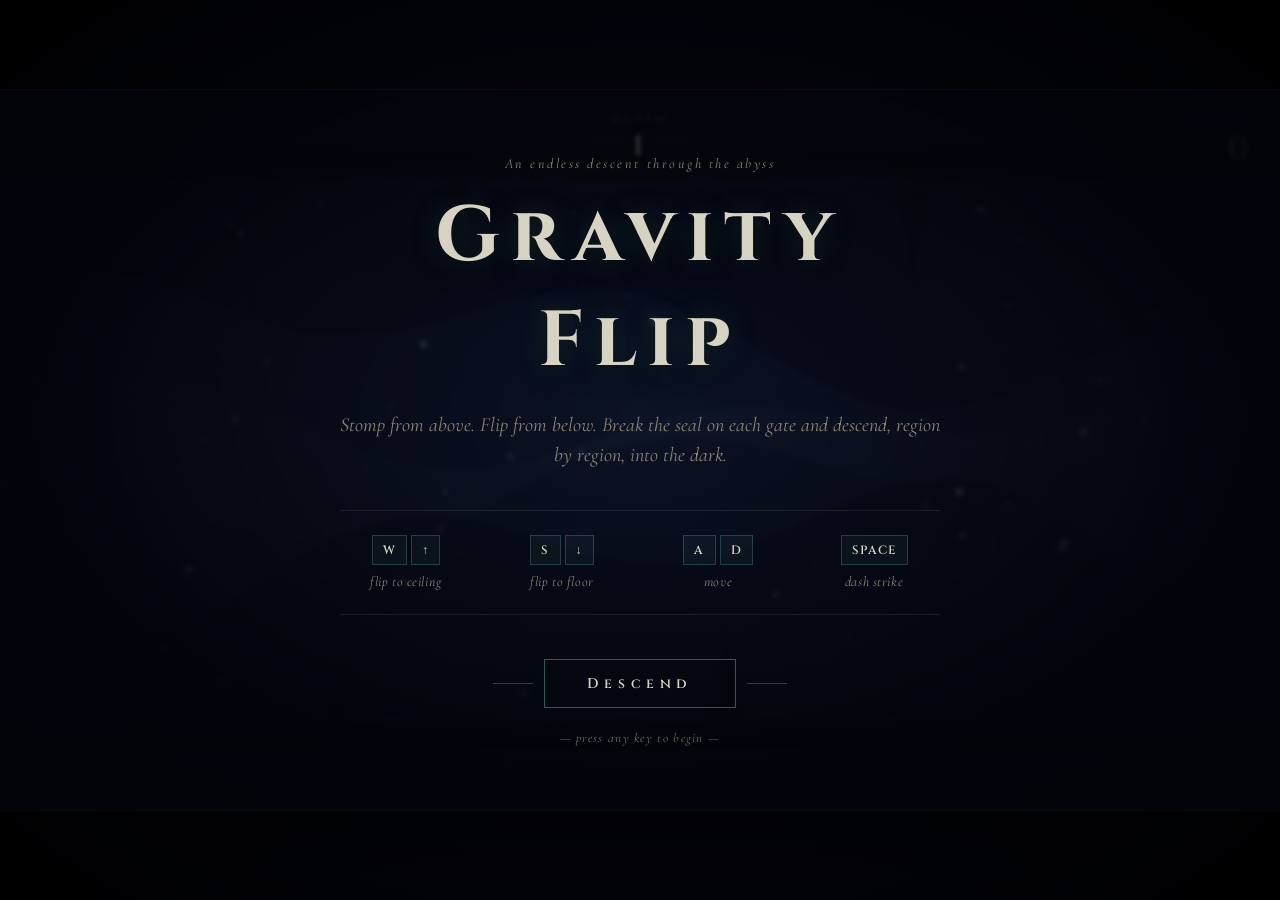
==== commit e86bd12d: "Rename Gravity Flip.html to index.html" ====
--- a/index.html
+++ b/index.html
@@ -1,741 +1,101 @@
 <!doctype html>
 <html lang="en">
 <head>
-<meta charset="utf-8"/>
-<meta name="viewport" content="width=device-width,initial-scale=1"/>
+<meta charset="utf-8" />
+<meta name="viewport" content="width=device-width, initial-scale=1" />
 <title>Gravity Flip</title>
-<link rel="preconnect" href="https://fonts.googleapis.com"/>
-<link rel="preconnect" href="https://fonts.gstatic.com" crossorigin/>
-<link href="https://fonts.googleapis.com/css2?family=Cinzel:wght@500;600;700&family=Cormorant+Garamond:ital,wght@0,400;0,600;1,400&display=swap" rel="stylesheet"/>
-<style>
-:root{--ink-0:#05060d;--ink-1:#0a0c18;--ink-2:#11132a;--bone:#d7d3c2;--bone-dim:#8a8676;--teal:#7df0e3;--teal-deep:#2aa39a;--rose:#f08aa8;--gold:#f0c46d;--orange:#e98a4a;--purple:#b48ce6;--yellow:#f0e36d;--crimson:#d24a55}
-*{box-sizing:border-box}
-html,body{margin:0;padding:0;height:100%;background:#03040a;color:var(--bone);font-family:'Cormorant Garamond','Iowan Old Style',Georgia,serif;overflow:hidden;-webkit-font-smoothing:antialiased;user-select:none}
-.stage{position:fixed;inset:0;display:grid;place-items:center;background:radial-gradient(ellipse at 50% 50%,#0a0c1a 0%,#03040a 70%,#000 100%)}
-.frame{position:relative;width:1280px;height:720px;transform-origin:center center;box-shadow:0 0 0 1px rgba(125,240,227,0.04),0 30px 120px rgba(0,0,0,.8);background:#05060d;overflow:hidden}
-canvas#game{display:block;width:1280px;height:720px;image-rendering:pixelated}
-.hud{position:absolute;inset:0;pointer-events:none;padding:22px 32px;display:grid;grid-template-columns:1fr 1fr 1fr;align-items:start;font-family:'Cinzel',serif;color:var(--bone);text-shadow:0 2px 12px rgba(0,0,0,.8)}
-.hud-left{display:flex;align-items:center;gap:18px}
-.hud-center{text-align:center}
-.hud-right{text-align:right}
-.lives{display:flex;gap:8px;align-items:center}
-.life{width:22px;height:28px;position:relative;display:inline-block;transition:opacity .4s,transform .3s}
-.life::before{content:'';position:absolute;inset:0;background:radial-gradient(ellipse at 50% 35%,#f9e2cc 0%,#e8b89a 30%,#b66f6a 65%,#5a2a3a 100%);clip-path:polygon(50% 0%,88% 38%,78% 88%,50% 100%,22% 88%,12% 38%);filter:drop-shadow(0 0 6px rgba(240,138,168,.55))}
-.life.lost::before{background:radial-gradient(ellipse at 50% 35%,#2a2230 0%,#1a141e 100%);filter:none}
-.life.lost{opacity:.45;transform:rotate(180deg)}
-.shield-indicator,.mult-indicator{display:none;align-items:center;gap:8px;padding:6px 12px;border:1px solid rgba(125,240,227,.25);background:rgba(10,14,24,.6);letter-spacing:.22em;font-size:11px;color:var(--teal);font-weight:500}
-.shield-indicator.on,.mult-indicator.on{display:inline-flex}
-.mult-indicator{color:var(--gold);border-color:rgba(240,196,109,.3)}
-.mult-indicator .x{font-size:16px}
-.mult-indicator .t{font-family:'Cormorant Garamond',serif;font-variant-numeric:tabular-nums;opacity:.7;letter-spacing:0}
-.wave-label,.souls-label{font-size:10px;letter-spacing:.45em;color:var(--bone-dim);font-weight:500;margin-bottom:2px}
-.wave-num{font-family:'Cinzel',serif;font-size:28px;font-weight:600;letter-spacing:.15em;color:var(--bone)}
-.souls-num{font-family:'Cinzel',serif;font-size:32px;font-weight:600;font-variant-numeric:tabular-nums;color:var(--bone);text-shadow:0 0 18px rgba(125,240,227,.25),0 2px 12px rgba(0,0,0,.8)}
-.overlay{position:absolute;inset:0;background:radial-gradient(ellipse at 50% 45%,rgba(10,14,30,.35) 0%,rgba(3,4,10,.92) 70%);backdrop-filter:blur(2px);display:grid;place-items:center;text-align:center;z-index:30;transition:opacity .5s}
-.overlay.hidden{opacity:0;pointer-events:none}
-.ov-inner{max-width:720px;padding:40px 60px}
-.ov-eyebrow{font-family:'Cormorant Garamond',serif;font-style:italic;color:var(--bone-dim);letter-spacing:.18em;font-size:14px;margin-bottom:12px}
-.ov-title{font-family:'Cinzel',serif;font-weight:700;font-size:72px;letter-spacing:.14em;margin:0 0 16px;color:var(--bone);text-shadow:0 0 30px rgba(125,240,227,.18),0 6px 24px rgba(0,0,0,.9)}
-.ov-tag{font-family:'Cormorant Garamond',serif;font-style:italic;font-size:20px;color:var(--bone-dim);margin:0 0 40px;line-height:1.5}
-.ov-controls{display:grid;grid-template-columns:repeat(4,1fr);gap:24px;margin-bottom:44px;padding:24px 0;border-top:1px solid rgba(215,211,194,.1);border-bottom:1px solid rgba(215,211,194,.1)}
-.kgroup{display:flex;flex-direction:column;align-items:center;gap:8px}
-.krow{display:flex;gap:4px}
-kbd{font-family:'Cinzel',serif;font-size:12px;font-weight:600;letter-spacing:.1em;color:var(--bone);background:rgba(125,240,227,.04);border:1px solid rgba(125,240,227,.2);padding:6px 10px;min-width:26px;text-align:center}
-.klabel{font-family:'Cormorant Garamond',serif;font-style:italic;font-size:14px;color:var(--bone-dim);letter-spacing:.04em}
-.ov-stats{display:grid;grid-template-columns:1fr 1fr;gap:60px;margin-bottom:36px}
-.stat-label{font-family:'Cinzel',serif;font-size:10px;letter-spacing:.45em;color:var(--bone-dim);margin-bottom:6px}
-.stat-val{font-family:'Cinzel',serif;font-size:56px;font-weight:600;color:var(--bone);text-shadow:0 0 20px rgba(125,240,227,.2)}
-.start-btn{font-family:'Cinzel',serif;font-size:14px;font-weight:600;letter-spacing:.4em;color:var(--bone);background:transparent;border:1px solid rgba(125,240,227,.35);padding:14px 42px;cursor:pointer;transition:all .3s;position:relative}
-.start-btn::before,.start-btn::after{content:'';position:absolute;top:50%;width:40px;height:1px;background:rgba(125,240,227,.25)}
-.start-btn::before{right:100%;margin-right:12px}
-.start-btn::after{left:100%;margin-left:12px}
-.start-btn:hover{background:rgba(125,240,227,.06);border-color:rgba(125,240,227,.6);color:var(--teal);letter-spacing:.48em}
-.ov-foot{margin-top:22px;font-family:'Cormorant Garamond',serif;font-style:italic;font-size:13px;color:var(--bone-dim);letter-spacing:.1em;opacity:.8;animation:pulse 2.4s ease-in-out infinite}
-@keyframes pulse{0%,100%{opacity:.4}50%{opacity:.9}}
-.touch{position:absolute;bottom:18px;left:0;right:0;display:none;justify-content:space-between;padding:0 18px;z-index:25;pointer-events:none}
-.tbtn{pointer-events:auto;font-family:'Cinzel',serif;font-size:13px;letter-spacing:.18em;color:var(--bone);background:rgba(10,14,24,.75);border:1px solid rgba(125,240,227,.25);padding:14px 18px;border-radius:999px;backdrop-filter:blur(4px);cursor:pointer}
-.tbtn.dash{color:var(--teal);border-color:rgba(125,240,227,.55)}
-.tbtn:active{transform:scale(.95);background:rgba(125,240,227,.12)}
-@media(hover:none)and(pointer:coarse){.touch{display:flex;flex-wrap:wrap;gap:8px;justify-content:center}}
-.vignette{position:absolute;inset:0;pointer-events:none;background:radial-gradient(ellipse at center,transparent 50%,rgba(0,0,0,.55) 100%);z-index:15}
-.grain{position:absolute;inset:0;pointer-events:none;opacity:.06;mix-blend-mode:overlay;background-image:url("data:image/svg+xml;utf8,<svg xmlns='http://www.w3.org/2000/svg' width='180' height='180'><filter id='n'><feTurbulence type='fractalNoise' baseFrequency='0.9' numOctaves='2' stitchTiles='stitch'/><feColorMatrix values='0 0 0 0 0 0 0 0 0 0 0 0 0 0 0 0 0 0 1.4 0'/></filter><rect width='100%' height='100%' filter='url(%23n)' opacity='0.85'/></svg>");z-index:16}
-.frame.shake{animation:shake .32s ease}
-@keyframes shake{0%,100%{transform:translate(0,0)}20%{transform:translate(-4px,2px)}40%{transform:translate(3px,-3px)}60%{transform:translate(-2px,3px)}80%{transform:translate(2px,-1px)}}
-.kill-bar{position:absolute;bottom:80px;left:50%;transform:translateX(-50%);font-family:'Cinzel',serif;font-size:11px;letter-spacing:.3em;color:var(--rose);pointer-events:none;z-index:20}
-</style>
+<link rel="preconnect" href="https://fonts.googleapis.com" />
+<link rel="preconnect" href="https://fonts.gstatic.com" crossorigin />
+<link href="https://fonts.googleapis.com/css2?family=Cinzel:wght@500;600;700&family=Cormorant+Garamond:ital,wght@0,400;0,600;1,400&display=swap" rel="stylesheet" />
+<link rel="stylesheet" href="game.css" />
 </head>
 <body>
-<div class="stage" id="stage">
-  <div class="frame" id="frame">
-    <canvas id="game" width="1280" height="720"></canvas>
-    <div class="hud">
-      <div class="hud-left">
-        <div class="lives" id="lives"></div>
-        <div class="shield-indicator" id="shieldInd">
-          <svg viewBox="0 0 24 24" width="22" height="22"><path d="M12 2 L20 6 V12 C20 17 16 21 12 22 C8 21 4 17 4 12 V6 Z" fill="none" stroke="currentColor" stroke-width="1.6"/></svg>
-          <span>WARDING</span>
+  <div class="stage" id="stage">
+    <div class="frame" id="frame">
+      <canvas id="game" width="1280" height="720"></canvas>
+
+      <!-- HUD overlay -->
+      <div class="hud" id="hud">
+        <div class="hud-left">
+          <div class="lives" id="lives" aria-label="lives"></div>
+          <div class="shield-indicator" id="shieldInd">
+            <svg viewBox="0 0 24 24" width="22" height="22"><path d="M12 2 L20 6 V12 C20 17 16 21 12 22 C8 21 4 17 4 12 V6 Z" fill="none" stroke="currentColor" stroke-width="1.6"/></svg>
+            <span>WARDING</span>
+          </div>
+          <div class="mult-indicator" id="multInd">
+            <span class="x">×2</span>
+            <span class="t" id="multT">8.0</span>
+          </div>
         </div>
-        <div class="mult-indicator" id="multInd">
-          <span class="x">×2</span>
-          <span class="t" id="multT">6.0</span>
+        <div class="hud-center">
+          <div class="wave-label">DEPTH</div>
+          <div class="wave-num" id="wave">I</div>
+        </div>
+        <div class="hud-right">
+          <div class="souls-label">SOULS</div>
+          <div class="souls-num" id="score">0</div>
         </div>
       </div>
-      <div class="hud-center">
-        <div class="wave-label">LEVEL</div>
-        <div class="wave-num" id="waveEl">I</div>
+
+      <!-- Mobile / touch controls -->
+      <div class="touch" id="touch">
+        <button class="tbtn left"  data-act="left">◀</button>
+        <button class="tbtn right" data-act="right">▶</button>
+        <button class="tbtn up"    data-act="up">FLIP ↑</button>
+        <button class="tbtn down"  data-act="down">FLIP ↓</button>
+        <button class="tbtn dash"  data-act="dash">DASH</button>
       </div>
-      <div class="hud-right">
-        <div class="souls-label">SOULS</div>
-        <div class="souls-num" id="scoreEl">0</div>
+
+      <!-- Title / Game Over overlay -->
+      <div class="overlay" id="overlay">
+        <div class="ov-inner">
+          <div class="ov-eyebrow" id="ovEyebrow">An endless descent through the abyss</div>
+          <h1 class="ov-title" id="ovTitle">Gravity Flip</h1>
+          <p class="ov-tag" id="ovTag">Stomp from above. Flip from below. Break the seal on each gate and descend, region by region, into the dark.</p>
+
+          <div class="ov-controls">
+            <div class="kgroup">
+              <div class="krow"><kbd>W</kbd><kbd>↑</kbd></div>
+              <div class="klabel">flip to ceiling</div>
+            </div>
+            <div class="kgroup">
+              <div class="krow"><kbd>S</kbd><kbd>↓</kbd></div>
+              <div class="klabel">flip to floor</div>
+            </div>
+            <div class="kgroup">
+              <div class="krow"><kbd>A</kbd><kbd>D</kbd></div>
+              <div class="klabel">move</div>
+            </div>
+            <div class="kgroup">
+              <div class="krow"><kbd>SPACE</kbd></div>
+              <div class="klabel">dash strike</div>
+            </div>
+          </div>
+
+          <div class="ov-stats" id="ovStats" style="display:none">
+            <div class="stat">
+              <div class="stat-label">Souls gathered</div>
+              <div class="stat-val" id="finalScore">0</div>
+            </div>
+            <div class="stat">
+              <div class="stat-label">Wave reached</div>
+              <div class="stat-val" id="finalWave">I</div>
+            </div>
+          </div>
+
+          <button class="start-btn" id="startBtn">Descend</button>
+          <div class="ov-foot" id="ovFoot">— press any key to begin —</div>
+        </div>
       </div>
+
+      <!-- Subtle vignette + grain (CSS) -->
+      <div class="vignette"></div>
+      <div class="grain"></div>
     </div>
-    <div class="touch" id="touch">
-      <button class="tbtn" data-act="left">◀</button>
-      <button class="tbtn" data-act="right">▶</button>
-      <button class="tbtn" data-act="up">↑ FLIP</button>
-      <button class="tbtn" data-act="down">↓ FLIP</button>
-      <button class="tbtn dash" data-act="dash">DASH</button>
-    </div>
-    <div class="overlay" id="overlay">
-      <div class="ov-inner">
-        <div class="ov-eyebrow" id="ovEye">An endless descent</div>
-        <h1 class="ov-title" id="ovTitle">Gravity Flip</h1>
-        <p class="ov-tag" id="ovTag">Stomp from above. Flip from below. The cavern remembers nothing.</p>
-        <div class="ov-controls">
-          <div class="kgroup"><div class="krow"><kbd>W</kbd><kbd>↑</kbd></div><div class="klabel">flip to ceiling</div></div>
-          <div class="kgroup"><div class="krow"><kbd>S</kbd><kbd>↓</kbd></div><div class="klabel">flip to floor</div></div>
-          <div class="kgroup"><div class="krow"><kbd>A</kbd><kbd>D</kbd></div><div class="klabel">move</div></div>
-          <div class="kgroup"><div class="krow"><kbd>SPACE</kbd></div><div class="klabel">dash strike</div></div>
-        </div>
-        <div class="ov-stats" id="ovStats" style="display:none">
-          <div class="stat"><div class="stat-label">Souls gathered</div><div class="stat-val" id="finalScore">0</div></div>
-          <div class="stat"><div class="stat-label">Level reached</div><div class="stat-val" id="finalWave">I</div></div>
-        </div>
-        <button class="start-btn" id="startBtn">Descend</button>
-        <div class="ov-foot" id="ovFoot">— press any key to begin —</div>
-      </div>
-    </div>
-    <div class="vignette"></div>
-    <div class="grain"></div>
   </div>
-</div>
-<script>
-'use strict';
-// ── Canvas ──────────────────────────────────────────────────
-const CVS=document.getElementById('game'),ctx=CVS.getContext('2d');
-const W=1280,H=720,CY=60,FY=H-60,PW=28,PH=38;
 
-// ── Scale frame ─────────────────────────────────────────────
-(function(){const f=document.getElementById('frame');function r(){const s=Math.min(window.innerWidth/1280,window.innerHeight/720);f.style.transform=`scale(${s})`;}r();window.addEventListener('resize',r);})();
-
-// ── Audio ───────────────────────────────────────────────────
-let AC=null;
-function initAudio(){if(AC)return;AC=new(window.AudioContext||window.webkitAudioContext)();bgMusic();}
-function tone(freq,dur,vol,type,start){if(!AC)return;const o=AC.createOscillator(),g=AC.createGain();o.connect(g);g.connect(AC.destination);o.type=type||'triangle';o.frequency.value=freq;const s=start||0;g.gain.setValueAtTime(vol||0.1,AC.currentTime+s);g.gain.exponentialRampToValueAtTime(0.001,AC.currentTime+s+dur);o.start(AC.currentTime+s);o.stop(AC.currentTime+s+dur+0.05);}
-function sfx(id){
-  if(!AC)return;
-  if(id==='flip'){tone(220,.1,.08,'triangle');tone(330,.08,.05,'triangle',.05);}
-  else if(id==='dash'){tone(550,.06,.14,'sawtooth');tone(440,.08,.08,'sawtooth',.04);}
-  else if(id==='stomp'){tone(110,.18,.18,'square');tone(80,.22,.1,'square',.04);}
-  else if(id==='hurt'){tone(160,.14,.18,'sawtooth');tone(100,.18,.12,'sawtooth',.05);}
-  else if(id==='spike'){tone(80,.1,.22,'sawtooth');tone(55,.15,.15,'sawtooth',.06);}
-  else if(id==='collect'){[440,550,660].forEach((f,i)=>tone(f,.12,.09,'triangle',i*.06));}
-  else if(id==='levelup'){[330,440,550,660,880].forEach((f,i)=>tone(f,.2,.1,'triangle',i*.08));}
-  else if(id==='death'){[220,165,110,82].forEach((f,i)=>tone(f,.2,.14,'square',i*.1));}
-  else if(id==='land'){tone(100,.06,.06,'square');}
-  else if(id==='unlock'){[220,330,440,550].forEach((f,i)=>tone(f,.15,.1,'triangle',i*.07));}
-}
-let _mn=0;
-const MNOTES=[165,185,196,220,196,185,165,147,165,175,185,165];
-function bgMusic(){if(!AC)return;tone(MNOTES[_mn%MNOTES.length],.35,.04,'triangle');_mn++;setTimeout(bgMusic,400);}
-
-// ── Input ───────────────────────────────────────────────────
-const keys={};
-document.addEventListener('keydown',e=>{
-  keys[e.code]=true;
-  if(state==='menu'||state==='gameover'||state==='transition'){if(!['F5','F11','F12'].includes(e.code)){e.preventDefault();startGame();}return;}
-  if(state!=='playing')return;
-  if(e.code==='ArrowUp'||e.code==='KeyW'){e.preventDefault();flipUp();}
-  if(e.code==='ArrowDown'||e.code==='KeyS'){e.preventDefault();flipDown();}
-  if(e.code==='Space'){e.preventDefault();doDash();}
-  if(e.code==='ShiftLeft'||e.code==='ShiftRight')doDash();
-});
-document.addEventListener('keyup',e=>{keys[e.code]=false;});
-document.querySelectorAll('.tbtn').forEach(b=>{
-  const a=b.dataset.act;
-  b.addEventListener('pointerdown',e=>{e.preventDefault();if(a==='left')keys['ArrowLeft']=true;if(a==='right')keys['ArrowRight']=true;if(a==='up')flipUp();if(a==='down')flipDown();if(a==='dash')doDash();});
-  b.addEventListener('pointerup',()=>{if(a==='left')keys['ArrowLeft']=false;if(a==='right')keys['ArrowRight']=false;});
-  b.addEventListener('pointerleave',()=>{if(a==='left')keys['ArrowLeft']=false;if(a==='right')keys['ArrowRight']=false;});
-});
-document.getElementById('startBtn').addEventListener('click',startGame);
-
-// ── State ───────────────────────────────────────────────────
-let state='menu',lvlIdx=0,totalScore=0,lives=3;
-let aPlatforms=[],aMoving=[],aCrushers=[],aSpikes=[],aCollect=[],aEnemies=[],aParticles=[];
-let spawnTimer=0,spawnIv=100,multiplier=1,multTimer=0;
-let exitUnlocked=false,exitX=0,killGoal=0,levelKills=0;
-let camX=0,camTarget=0;
-
-// ── Player ──────────────────────────────────────────────────
-const P={x:120,y:FY-PH,vx:0,vy:0,gravDir:1,onGround:false,wasOnGround:false,onMP:null,dashing:false,dashTimer:0,dashDir:1,dashCool:0,flipping:false,flipScale:1,flipDir:1,shielded:false,inv:0};
-
-// ── Levels ──────────────────────────────────────────────────
-// Platform:{x,y,w,h}  Spike:{x,y,w,h,dir}  MP:{ax,ay,bx,by,w,h,speed,t}  Crusher:{ax,ay,bx,by,w,h,speed,t}  Collect:{x,y,type}
-const ROMAN=['I','II','III','IV','V','VI','VII','VIII','IX','X'];
-const LVS=[
-  // 0 - THE AWAKENING (tutorial, no enemies)
-  {name:'THE AWAKENING',sub:'Learn to flip',w:2560,bg:0,enemies:false,
-   plats:[{x:0,y:FY,w:380,h:60},{x:480,y:FY-110,w:180,h:20},{x:750,y:FY,w:380,h:60},{x:1250,y:FY,w:300,h:60},{x:1650,y:FY,w:300,h:60},{x:2060,y:FY,w:500,h:60},{x:0,y:0,w:400,h:CY},{x:800,y:0,w:350,h:CY},{x:1350,y:0,w:250,h:CY},{x:1750,y:0,w:250,h:CY},{x:2100,y:0,w:460,h:CY}],
-   spikes:[{x:400,y:FY-22,w:72,h:22,dir:'up'},{x:1180,y:FY-22,w:62,h:22,dir:'up'},{x:1600,y:FY-22,w:44,h:22,dir:'up'},{x:420,y:CY,w:44,h:22,dir:'dn'},{x:1200,y:CY,w:44,h:22,dir:'dn'}],
-   moving:[{ax:700,ay:FY-170,bx:700,by:FY-280,w:140,h:20,speed:1.2,t:0},{ax:1460,ay:H/2-20,bx:1580,by:H/2-20,w:130,h:20,speed:1.8,t:0.5}],
-   crushers:[],
-   collect:[{x:540,y:FY-200,type:'life'},{x:1520,y:H/2-60,type:'shield'}],
-   spawn:100,exit:2500,goal:0},
-
-  // 1 - SPIKE FOREST (no enemies)
-  {name:'SPIKE FOREST',sub:'Neither floor nor ceiling is safe',w:3072,bg:1,enemies:false,
-   plats:[{x:0,y:FY,w:280,h:60},{x:380,y:FY,w:220,h:60},{x:700,y:FY,w:260,h:60},{x:1060,y:FY,w:200,h:60},{x:1360,y:FY,w:160,h:60},{x:1620,y:FY,w:220,h:60},{x:1940,y:FY,w:280,h:60},{x:2320,y:FY,w:220,h:60},{x:2640,y:FY,w:432,h:60},{x:0,y:0,w:300,h:CY},{x:450,y:0,w:230,h:CY},{x:780,y:0,w:200,h:CY},{x:1080,y:0,w:240,h:CY},{x:1420,y:0,w:180,h:CY},{x:1700,y:0,w:220,h:CY},{x:2000,y:0,w:260,h:CY},{x:2340,y:0,w:200,h:CY},{x:2640,y:0,w:432,h:CY}],
-   spikes:[{x:290,y:FY-22,w:82,h:22,dir:'up'},{x:626,y:FY-22,w:66,h:22,dir:'up'},{x:968,y:FY-22,w:84,h:22,dir:'up'},{x:1228,y:FY-22,w:124,h:22,dir:'up'},{x:1526,y:FY-22,w:86,h:22,dir:'up'},{x:1846,y:FY-22,w:86,h:22,dir:'up'},{x:2226,y:FY-22,w:86,h:22,dir:'up'},{x:2546,y:FY-22,w:86,h:22,dir:'up'},{x:300,y:CY,w:44,h:22,dir:'dn'},{x:680,y:CY,w:44,h:22,dir:'dn'},{x:1020,y:CY,w:54,h:22,dir:'dn'},{x:1400,y:CY,w:54,h:22,dir:'dn'},{x:1700,y:CY,w:44,h:22,dir:'dn'},{x:2000,y:CY,w:54,h:22,dir:'dn'},{x:2540,y:CY,w:54,h:22,dir:'dn'}],
-   moving:[{ax:360,ay:H/2-20,bx:360,by:H/2+90,w:130,h:20,speed:1.5,t:0},{ax:960,ay:H/2-50,bx:960,by:H/2+50,w:130,h:20,speed:1.8,t:1},{ax:1700,ay:H/2,bx:1900,by:H/2,w:130,h:20,speed:2,t:0.5},{ax:2200,ay:H/2-40,bx:2400,by:H/2+40,w:130,h:20,speed:1.6,t:0}],
-   crushers:[],
-   collect:[{x:900,y:H/2-40,type:'shield'},{x:1780,y:H/2-40,type:'life'},{x:2400,y:H/2-40,type:'multi'}],
-   spawn:100,exit:3010,goal:0},
-
-  // 2 - THE CRAWLERS (enemy arena, kill goal)
-  {name:'THE CRAWLERS',sub:'They hunger for you',w:1280,bg:2,enemies:true,
-   plats:[{x:300,y:FY-180,w:160,h:20},{x:820,y:FY-180,w:160,h:20},{x:550,y:CY+180,w:180,h:20}],
-   spikes:[{x:80,y:FY-22,w:44,h:22,dir:'up'},{x:580,y:FY-22,w:44,h:22,dir:'up'},{x:1150,y:FY-22,w:44,h:22,dir:'up'},{x:200,y:CY,w:44,h:22,dir:'dn'},{x:800,y:CY,w:44,h:22,dir:'dn'},{x:1080,y:CY,w:44,h:22,dir:'dn'}],
-   moving:[],crushers:[],
-   collect:[{x:640,y:H/2-20,type:'multi'},{x:400,y:H/2-20,type:'shield'}],
-   spawn:100,exit:1200,goal:15},
-
-  // 3 - MOVING STONE (platforms only)
-  {name:'MOVING STONE',sub:'The cavern breathes',w:3200,bg:0,enemies:false,
-   plats:[{x:0,y:FY,w:220,h:60},{x:850,y:FY,w:220,h:60},{x:1650,y:FY,w:220,h:60},{x:2450,y:FY,w:220,h:60},{x:2980,y:FY,w:220,h:60},{x:0,y:0,w:180,h:CY},{x:600,y:0,w:200,h:CY},{x:1300,y:0,w:180,h:CY},{x:2000,y:0,w:200,h:CY},{x:2700,y:0,w:180,h:CY},{x:380,y:FY-200,w:120,h:20},{x:1160,y:CY+140,w:120,h:20},{x:2060,y:FY-200,w:120,h:20}],
-   spikes:[{x:240,y:FY-22,w:60,h:22,dir:'up'},{x:800,y:FY-22,w:44,h:22,dir:'up'},{x:1600,y:FY-22,w:44,h:22,dir:'up'},{x:2360,y:FY-22,w:80,h:22,dir:'up'},{x:180,y:CY,w:44,h:22,dir:'dn'},{x:800,y:CY,w:60,h:22,dir:'dn'},{x:1500,y:CY,w:44,h:22,dir:'dn'},{x:2200,y:CY,w:60,h:22,dir:'dn'}],
-   moving:[{ax:260,ay:FY-110,bx:480,by:FY-110,w:140,h:20,speed:2,t:0},{ax:600,ay:H/2,bx:820,by:H/2,w:140,h:20,speed:2.2,t:0.3},{ax:1000,ay:CY+90,bx:1200,by:CY+90,w:140,h:20,speed:1.8,t:0},{ax:1400,ay:H/2-60,bx:1600,by:H/2+60,w:140,h:20,speed:2,t:0.5},{ax:1950,ay:FY-130,bx:2150,by:FY-130,w:140,h:20,speed:2.5,t:0},{ax:2300,ay:H/2-50,bx:2500,by:H/2+50,w:140,h:20,speed:2,t:0.2},{ax:2700,ay:CY+90,bx:2900,by:CY+90,w:140,h:20,speed:2.2,t:0}],
-   crushers:[],
-   collect:[{x:700,y:H/2-80,type:'shield'},{x:1800,y:H/2-80,type:'life'},{x:2600,y:H/2-80,type:'multi'}],
-   spawn:120,exit:3140,goal:0},
-
-  // 4 - HAUNTED HALLS (mix: platforms + enemies)
-  {name:'HAUNTED HALLS',sub:'The walls close in',w:2560,bg:2,enemies:true,
-   plats:[{x:0,y:FY,w:280,h:60},{x:380,y:FY,w:200,h:60},{x:680,y:FY,w:250,h:60},{x:1030,y:FY,w:180,h:60},{x:1310,y:FY,w:240,h:60},{x:1650,y:FY,w:200,h:60},{x:1950,y:FY,w:610,h:60},{x:340,y:FY-170,w:120,h:20},{x:880,y:CY+170,w:120,h:20},{x:1420,y:FY-190,w:140,h:20},{x:1860,y:CY+150,w:120,h:20}],
-   spikes:[{x:290,y:FY-22,w:80,h:22,dir:'up'},{x:600,y:FY-22,w:70,h:22,dir:'up'},{x:990,y:FY-22,w:34,h:22,dir:'up'},{x:1290,y:FY-22,w:14,h:22,dir:'up'},{x:1610,y:FY-22,w:34,h:22,dir:'up'},{x:180,y:CY,w:40,h:22,dir:'dn'},{x:620,y:CY,w:50,h:22,dir:'dn'},{x:1100,y:CY,w:40,h:22,dir:'dn'},{x:1620,y:CY,w:50,h:22,dir:'dn'}],
-   moving:[{ax:420,ay:H/2,bx:620,by:H/2,w:130,h:20,speed:2,t:0},{ax:1100,ay:FY-190,bx:1280,by:FY-190,w:130,h:20,speed:2.2,t:0},{ax:1700,ay:H/2-60,bx:1850,by:H/2+60,w:130,h:20,speed:1.8,t:0.4}],
-   crushers:[],
-   collect:[{x:960,y:H/2,type:'shield'},{x:1980,y:H/2,type:'multi'},{x:600,y:H/2,type:'life'}],
-   spawn:90,exit:2500,goal:0},
-
-  // 5 - THE CRUSHER (vertical crushers, no enemies)
-  {name:'THE CRUSHER',sub:'Mind the ceiling',w:2560,bg:3,enemies:false,
-   plats:[{x:0,y:FY,w:2560,h:60}],
-   spikes:[{x:180,y:FY-22,w:44,h:22,dir:'up'},{x:560,y:FY-22,w:44,h:22,dir:'up'},{x:960,y:FY-22,w:44,h:22,dir:'up'},{x:1360,y:FY-22,w:44,h:22,dir:'up'},{x:1760,y:FY-22,w:44,h:22,dir:'up'},{x:2160,y:FY-22,w:44,h:22,dir:'up'}],
-   moving:[],
-   crushers:[
-     {ax:280,ay:CY+8,bx:280,by:FY-55,w:80,h:110,speed:2.5,t:0},
-     {ax:500,ay:CY+8,bx:500,by:FY-55,w:80,h:110,speed:2.5,t:0.33},
-     {ax:720,ay:CY+8,bx:720,by:FY-55,w:80,h:110,speed:2.5,t:0.66},
-     {ax:1000,ay:CY+8,bx:1000,by:FY-55,w:80,h:110,speed:3,t:0},
-     {ax:1220,ay:CY+8,bx:1220,by:FY-55,w:80,h:110,speed:3,t:0.5},
-     {ax:1440,ay:CY+8,bx:1440,by:FY-55,w:80,h:110,speed:3.5,t:0.25},
-     {ax:1680,ay:CY+8,bx:1680,by:FY-55,w:80,h:110,speed:3.5,t:0.75},
-     {ax:1920,ay:CY+8,bx:1920,by:FY-55,w:80,h:110,speed:4,t:0},
-     {ax:2160,ay:CY+8,bx:2160,by:FY-55,w:80,h:110,speed:4,t:0.5},
-     {ax:2380,ay:CY+8,bx:2380,by:FY-55,w:80,h:110,speed:4.5,t:0.25},
-   ],
-   collect:[{x:440,y:FY-80,type:'shield'},{x:1200,y:FY-80,type:'life'},{x:2000,y:FY-80,type:'shield'}],
-   spawn:120,exit:2500,goal:0},
-
-  // 6 - THE SWARM (heavy enemies + obstacles)
-  {name:'THE SWARM',sub:'Endless. Relentless.',w:1280,bg:2,enemies:true,
-   plats:[{x:180,y:FY-200,w:160,h:20},{x:580,y:CY+200,w:160,h:20},{x:940,y:FY-200,w:160,h:20}],
-   spikes:[{x:80,y:FY-22,w:30,h:22,dir:'up'},{x:380,y:FY-22,w:30,h:22,dir:'up'},{x:680,y:FY-22,w:30,h:22,dir:'up'},{x:980,y:FY-22,w:30,h:22,dir:'up'},{x:160,y:CY,w:30,h:22,dir:'dn'},{x:520,y:CY,w:30,h:22,dir:'dn'},{x:880,y:CY,w:30,h:22,dir:'dn'},{x:1150,y:CY,w:30,h:22,dir:'dn'}],
-   moving:[{ax:400,ay:H/2-40,bx:400,by:H/2+40,w:120,h:20,speed:1.6,t:0},{ax:800,ay:H/2-40,bx:800,by:H/2+40,w:120,h:20,speed:1.8,t:0.5}],
-   crushers:[],
-   collect:[{x:380,y:H/2,type:'multi'},{x:900,y:H/2,type:'shield'},{x:640,y:FY-80,type:'life'}],
-   spawn:70,exit:1200,goal:25},
-
-  // 7 - MIRROR MAZE (flip-heavy platforming, no enemies)
-  {name:'MIRROR MAZE',sub:'Which way is down?',w:3840,bg:1,enemies:false,
-   plats:[{x:0,y:FY,w:200,h:60},{x:0,y:0,w:200,h:CY},{x:340,y:FY-120,w:120,h:20},{x:340,y:CY+120,w:120,h:20},{x:580,y:H/2-10,w:140,h:20},{x:820,y:FY-200,w:120,h:20},{x:820,y:CY+200,w:120,h:20},{x:1060,y:FY,w:180,h:60},{x:1060,y:0,w:180,h:CY},{x:1380,y:H/2-10,w:140,h:20},{x:1620,y:FY-150,w:120,h:20},{x:1620,y:CY+150,w:120,h:20},{x:1860,y:FY,w:200,h:60},{x:1860,y:0,w:200,h:CY},{x:2160,y:FY-120,w:120,h:20},{x:2160,y:CY+120,w:120,h:20},{x:2400,y:H/2-10,w:140,h:20},{x:2640,y:FY-200,w:120,h:20},{x:2640,y:CY+200,w:120,h:20},{x:2880,y:FY,w:200,h:60},{x:2880,y:0,w:200,h:CY},{x:3180,y:FY-150,w:120,h:20},{x:3180,y:CY+150,w:120,h:20},{x:3440,y:H/2-10,w:140,h:20},{x:3640,y:FY,w:200,h:60},{x:3640,y:0,w:200,h:CY}],
-   spikes:[{x:200,y:FY-22,w:130,h:22,dir:'up'},{x:200,y:CY,w:130,h:22,dir:'dn'},{x:740,y:FY-22,w:70,h:22,dir:'up'},{x:740,y:CY,w:70,h:22,dir:'dn'},{x:1240,y:FY-22,w:130,h:22,dir:'up'},{x:1240,y:CY,w:130,h:22,dir:'dn'},{x:1740,y:FY-22,w:110,h:22,dir:'up'},{x:2060,y:FY-22,w:90,h:22,dir:'up'},{x:2060,y:CY,w:90,h:22,dir:'dn'},{x:2520,y:FY-22,w:110,h:22,dir:'up'},{x:2520,y:CY,w:110,h:22,dir:'dn'},{x:3080,y:FY-22,w:90,h:22,dir:'up'},{x:3080,y:CY,w:90,h:22,dir:'dn'},{x:3580,y:FY-22,w:54,h:22,dir:'up'},{x:3580,y:CY,w:54,h:22,dir:'dn'}],
-   moving:[{ax:460,ay:FY-200,bx:560,by:FY-200,w:110,h:20,speed:1.4,t:0},{ax:960,ay:CY+130,bx:1050,by:CY+130,w:100,h:20,speed:1.6,t:0.4},{ax:1480,ay:H/2-40,bx:1580,by:H/2+40,w:110,h:20,speed:1.5,t:0.2},{ax:2080,ay:FY-180,bx:2150,by:FY-180,w:100,h:20,speed:2,t:0},{ax:2700,ay:CY+120,bx:2800,by:CY+120,w:100,h:20,speed:1.8,t:0.6},{ax:3280,ay:H/2-30,bx:3380,by:H/2+50,w:110,h:20,speed:1.6,t:0.3}],
-   crushers:[],
-   collect:[{x:580,y:H/2-60,type:'life'},{x:1380,y:H/2-60,type:'shield'},{x:2400,y:H/2-60,type:'multi'},{x:3440,y:H/2-60,type:'life'}],
-   spawn:120,exit:3780,goal:0},
-
-  // 8 - THE ABYSS (everything)
-  {name:'THE ABYSS',sub:'Welcome to the end',w:4096,bg:3,enemies:true,
-   plats:[{x:0,y:FY,w:260,h:60},{x:460,y:FY,w:200,h:60},{x:860,y:FY,w:240,h:60},{x:1300,y:FY,w:200,h:60},{x:1700,y:FY,w:240,h:60},{x:2140,y:FY,w:200,h:60},{x:2540,y:FY,w:200,h:60},{x:2940,y:FY,w:240,h:60},{x:3380,y:FY,w:200,h:60},{x:3680,y:FY,w:416,h:60},{x:620,y:FY-190,w:120,h:20},{x:1500,y:CY+190,w:120,h:20},{x:2380,y:FY-190,w:120,h:20},{x:3180,y:CY+190,w:120,h:20}],
-   spikes:[{x:270,y:FY-22,w:80,h:22,dir:'up'},{x:680,y:FY-22,w:70,h:22,dir:'up'},{x:1120,y:FY-22,w:70,h:22,dir:'up'},{x:1520,y:FY-22,w:70,h:22,dir:'up'},{x:1960,y:FY-22,w:70,h:22,dir:'up'},{x:2360,y:FY-22,w:70,h:22,dir:'up'},{x:2760,y:FY-22,w:70,h:22,dir:'up'},{x:3200,y:FY-22,w:70,h:22,dir:'up'},{x:3500,y:FY-22,w:70,h:22,dir:'up'},{x:280,y:CY,w:50,h:22,dir:'dn'},{x:780,y:CY,w:50,h:22,dir:'dn'},{x:1280,y:CY,w:50,h:22,dir:'dn'},{x:1780,y:CY,w:50,h:22,dir:'dn'},{x:2280,y:CY,w:50,h:22,dir:'dn'},{x:2780,y:CY,w:50,h:22,dir:'dn'},{x:3280,y:CY,w:50,h:22,dir:'dn'}],
-   moving:[{ax:340,ay:H/2-60,bx:440,by:H/2+60,w:130,h:20,speed:2,t:0},{ax:1060,ay:H/2,bx:1200,by:H/2,w:130,h:20,speed:2.5,t:0.3},{ax:1960,ay:H/2-50,bx:2100,by:H/2+50,w:130,h:20,speed:2,t:0.6},{ax:2860,ay:H/2,bx:2980,by:H/2,w:130,h:20,speed:2.8,t:0},{ax:3560,ay:H/2-60,bx:3680,by:H/2+60,w:130,h:20,speed:2.2,t:0.4}],
-   crushers:[{ax:660,ay:CY+8,bx:660,by:FY-55,w:80,h:100,speed:3,t:0},{ax:1380,ay:CY+8,bx:1380,by:FY-55,w:80,h:100,speed:3.5,t:0.5},{ax:2060,ay:CY+8,bx:2060,by:FY-55,w:80,h:100,speed:4,t:0.25},{ax:2760,ay:CY+8,bx:2760,by:FY-55,w:80,h:100,speed:4,t:0.75},{ax:3460,ay:CY+8,bx:3460,by:FY-55,w:80,h:100,speed:4.5,t:0}],
-   collect:[{x:760,y:H/2-60,type:'shield'},{x:1760,y:H/2-60,type:'life'},{x:2660,y:H/2-60,type:'multi'},{x:3460,y:H/2-60,type:'shield'}],
-   spawn:80,exit:4036,goal:0},
-];
-
-// ── HUD ─────────────────────────────────────────────────────
-function updateHUD(){
-  document.getElementById('scoreEl').textContent=totalScore;
-  document.getElementById('waveEl').textContent=ROMAN[lvlIdx]||lvlIdx+1;
-  const el=document.getElementById('lives');el.innerHTML='';
-  for(let i=0;i<3;i++){const d=document.createElement('div');d.className='life'+(i>=lives?' lost':'');el.appendChild(d);}
-  document.getElementById('shieldInd').className='shield-indicator'+(P.shielded?' on':'');
-  if(multiplier>1){document.getElementById('multInd').className='mult-indicator on';document.getElementById('multT').textContent=(multTimer/60).toFixed(1);}
-  else document.getElementById('multInd').className='mult-indicator';
-}
-
-// ── Load level ──────────────────────────────────────────────
-function loadLevel(i){
-  const L=LVS[i];
-  aPlatforms=L.plats.map(p=>({...p}));
-  aMoving=L.moving.map(m=>({...m,x:m.ax,y:m.ay,_dvx:0,_dvy:0}));
-  aCrushers=L.crushers.map(c=>({...c,x:c.ax,y:c.ay}));
-  aSpikes=L.spikes.map(s=>({...s}));
-  aCollect=L.collect.map(c=>({...c,pulse:0,got:false}));
-  aEnemies=[];aParticles=[];
-  exitX=L.exit;exitUnlocked=L.goal===0;killGoal=L.goal;levelKills=0;
-  spawnTimer=0;spawnIv=L.spawn;multiplier=1;multTimer=0;
-  P.x=L.spawn||120;P.y=FY-PH;P.vx=0;P.vy=0;P.gravDir=1;
-  P.onGround=false;P.wasOnGround=false;P.onMP=null;
-  P.dashing=false;P.dashCool=0;P.flipping=false;P.flipScale=1;
-  P.shielded=false;P.inv=0;
-  camX=Math.max(0,Math.min(P.x-W*0.4,L.w-W));
-  updateHUD();
-}
-
-// ── Emit particles ──────────────────────────────────────────
-function emit(x,y,col,n,sp=3){for(let i=0;i<n;i++){const a=Math.random()*Math.PI*2,s=.8+Math.random()*sp;aParticles.push({x,y,vx:Math.cos(a)*s,vy:Math.sin(a)*s,life:1,decay:.03+Math.random()*.03,r:2+Math.random()*3,color:col});}}
-
-// ── Actions ─────────────────────────────────────────────────
-function flipUp(){if(state!=='playing'||P.gravDir===-1)return;initAudio();sfx('flip');P.gravDir=-1;P.vy=9;P.flipping=true;P.flipDir=-1;P.onMP=null;}
-function flipDown(){if(state!=='playing'||P.gravDir===1)return;initAudio();sfx('flip');P.gravDir=1;P.vy=-9;P.flipping=true;P.flipDir=1;P.onMP=null;}
-function doDash(){if(state!=='playing'||P.dashCool>0)return;initAudio();sfx('dash');P.dashing=true;P.dashTimer=12;P.dashDir=P.vx>=0?1:-1;P.dashCool=45;emit(P.x+PW/2,P.y+PH/2,'#7df0e3',8);}
-
-// ── AABB ────────────────────────────────────────────────────
-function hit(ax,ay,aw,ah,bx,by,bw,bh){return ax<bx+bw&&ax+aw>bx&&ay<by+bh&&ay+ah>by;}
-
-// ── Enemy spawn ─────────────────────────────────────────────
-function spawnEnemy(){
-  const L=LVS[lvlIdx],side=Math.random()<.5?'L':'R',t=Math.random();
-  let e={x:side==='L'?-40:L.w+40,alive:true,wobble:0,w:28,h:28};
-  const spd=(1+lvlIdx*.15+Math.random()*.5)*(side==='L'?1:-1);
-  if(t<.45){e.type='normal';e.vx=spd;e.y=FY-e.h;e.onCeil=false;e.hp=1;}
-  else if(t<.7){e.type='ceil';e.vx=spd*1.1;e.y=CY;e.onCeil=true;e.hp=1;}
-  else if(t<.85){e.type='big';e.vx=spd*.5;e.w=42;e.h=42;e.y=FY-42;e.onCeil=false;e.hp=2;}
-  else{e.type='fast';e.vx=spd*2.2;e.w=18;e.h=18;e.y=FY-18;e.onCeil=false;e.hp=1;}
-  aEnemies.push(e);
-}
-
-// ── Kill player ─────────────────────────────────────────────
-function hurtPlayer(){
-  if(P.inv>0)return;
-  if(P.shielded){P.shielded=false;P.inv=60;emit(P.x+PW/2,P.y+PH/2,'#7df0e3',12);sfx('collect');updateHUD();return;}
-  sfx('hurt');lives--;P.inv=90;emit(P.x+PW/2,P.y+PH/2,'#f08aa8',14);updateHUD();
-  if(lives<=0){sfx('death');setTimeout(()=>showGameOver(),300);}
-}
-
-// ── Update ──────────────────────────────────────────────────
-function update(){
-  if(state!=='playing')return;
-  const L=LVS[lvlIdx];
-  P.wasOnGround=P.onGround;
-
-  // movement
-  if(!P.dashing){
-    if(keys['ArrowLeft']||keys['a']||keys['A'])P.vx=-3.8;
-    else if(keys['ArrowRight']||keys['d']||keys['D'])P.vx=3.8;
-    else P.vx*=.78;
-  }
-  if(P.dashing){P.vx=P.dashDir*13;P.dashTimer--;if(P.dashTimer<=0){P.dashing=false;P.vx=0;}}
-  if(P.dashCool>0)P.dashCool--;
-
-  P.vy+=.55*P.gravDir;
-  P.vy=Math.max(-18,Math.min(18,P.vy));
-
-  // carry moving platform
-  if(P.onMP){P.x+=P.onMP._dvx;P.y+=P.onMP._dvy;}
-  P.onGround=false;P.onMP=null;
-
-  // ── update moving platforms ──
-  for(const m of aMoving){
-    const px=m.x,py=m.y;
-    m.t+=.016*m.speed;
-    const p=(Math.sin(m.t)+1)/2;
-    m.x=m.ax+(m.bx-m.ax)*p;
-    m.y=m.ay+(m.by-m.ay)*p;
-    m._dvx=m.x-px;m._dvy=m.y-py;
-  }
-
-  // ── update crushers ──
-  for(const c of aCrushers){
-    c.t+=.016*c.speed;
-    const p=(Math.sin(c.t)+1)/2;
-    c.x=c.ax+(c.bx-c.ax)*p;
-    c.y=c.ay+(c.by-c.ay)*p;
-  }
-
-  // ── move Y, resolve Y ──
-  P.y+=P.vy;
-  // global floor/ceil
-  if(P.gravDir===1){
-    if(P.y+PH>=FY){P.y=FY-PH;P.vy=0;P.onGround=true;}
-    if(P.y<CY){P.y=CY;P.vy=0;}
-  }else{
-    if(P.y<=CY){P.y=CY;P.vy=0;P.onGround=true;}
-    if(P.y+PH>FY){P.y=FY-PH;P.vy=0;}
-  }
-  if(!P.wasOnGround&&P.onGround)sfx('land');
-
-  // static platform Y
-  for(const pl of aPlatforms){
-    if(!hit(P.x,P.y,PW,PH,pl.x,pl.y,pl.w,pl.h))continue;
-    const prevBot=P.y-P.vy+PH,prevTop=P.y-P.vy;
-    if(P.vy>0&&prevBot<=pl.y+4){P.y=pl.y-PH;P.vy=0;P.onGround=true;}
-    else if(P.vy<0&&prevTop>=pl.y+pl.h-4){P.y=pl.y+pl.h;P.vy=0;}
-  }
-  // moving platform Y
-  for(const m of aMoving){
-    if(!hit(P.x,P.y,PW,PH,m.x,m.y,m.w,m.h))continue;
-    const prevBot=P.y-P.vy+PH,prevTop=P.y-P.vy;
-    if(P.vy>=0&&prevBot<=m.y+6){P.y=m.y-PH;P.vy=0;P.onGround=true;P.onMP=m;}
-    else if(P.vy<0&&prevTop>=m.y+m.h-4){P.y=m.y+m.h;P.vy=0;}
-  }
-
-  // ── move X, resolve X ──
-  P.x+=P.vx;
-  P.x=Math.max(0,P.x);
-  if(P.x+PW>exitX&&exitUnlocked){sfx('levelup');nextLevel();return;}
-
-  // static platform X
-  for(const pl of aPlatforms){
-    if(!hit(P.x,P.y,PW,PH,pl.x,pl.y,pl.w,pl.h))continue;
-    if(P.vx>0)P.x=pl.x-PW;
-    else if(P.vx<0)P.x=pl.x+pl.w;
-    P.vx=0;
-  }
-  // moving platform X
-  for(const m of aMoving){
-    if(!hit(P.x,P.y,PW,PH,m.x,m.y,m.w,m.h))continue;
-    if(P.vx>0)P.x=m.x-PW;
-    else if(P.vx<0)P.x=m.x+m.w;
-    P.vx=0;
-  }
-
-  // ── crushers ──
-  for(const c of aCrushers){
-    if(!hit(P.x+2,P.y+2,PW-4,PH-4,c.x,c.y,c.w,c.h))continue;
-    sfx('spike');hurtPlayer();
-  }
-
-  // ── spikes ──
-  if(P.inv===0){
-    for(const s of aSpikes){
-      const sy=s.dir==='up'?s.y:s.y;
-      if(!hit(P.x+4,P.y+4,PW-8,PH-8,s.x,sy,s.w,s.h))continue;
-      sfx('spike');hurtPlayer();break;
-    }
-  }
-
-  // ── collectibles ──
-  for(const c of aCollect){
-    if(c.got)continue;
-    c.pulse+=.1;
-    if(!hit(P.x,P.y,PW,PH,c.x-14,c.y-14,28,28))continue;
-    c.got=true;sfx('collect');
-    emit(c.x,c.y,c.type==='shield'?'#7df0e3':c.type==='multi'?'#f0c46d':'#b48ce6',16);
-    if(c.type==='shield')P.shielded=true;
-    else if(c.type==='multi'){multiplier=2;multTimer=360;}
-    else if(c.type==='life')lives=Math.min(3,lives+1);
-    updateHUD();
-  }
-
-  // ── flip animation ──
-  if(P.flipping){
-    P.flipScale+=P.flipDir*.2;
-    if(Math.abs(P.flipScale)>1.15)P.flipDir*=-1;
-    if(P.flipScale>=1&&P.flipDir===1){P.flipScale=1;P.flipping=false;}
-  }
-  if(P.inv>0)P.inv--;
-  if(multTimer>0){multTimer--;if(multTimer===0){multiplier=1;updateHUD();}}
-
-  // ── enemies ──
-  if(LVS[lvlIdx].enemies){
-    spawnTimer++;
-    if(spawnTimer>=spawnIv){spawnTimer=0;spawnEnemy();if(Math.random()<.2+lvlIdx*.02)spawnEnemy();spawnIv=Math.max(35,spawnIv-1);}
-  }
-  for(const e of aEnemies){
-    if(!e.alive)continue;
-    e.x+=e.vx;e.wobble+=.13;
-    if(!hit(P.x,P.y,PW,PH,e.x,e.y,e.w,e.h))continue;
-    const stD=P.gravDir===1&&P.vy>1&&P.y+PH-P.vy<=e.y+6;
-    const stU=P.gravDir===-1&&P.vy<-1&&P.y-P.vy>=e.y+e.h-6;
-    if(stD||stU||P.dashing){
-      e.hp--;
-      if(e.hp<=0){
-        e.alive=false;
-        const pts=multiplier*(e.type==='big'?3:e.type==='fast'?2:1);
-        totalScore+=pts;levelKills++;sfx('stomp');
-        emit(e.x+e.w/2,e.y+e.h/2,'#7df0e3',14);
-        if(killGoal>0&&levelKills>=killGoal&&!exitUnlocked){exitUnlocked=true;sfx('unlock');emit(exitX,H/2,'#f0c46d',20,5);}
-        updateHUD();
-      }else emit(e.x+e.w/2,e.y+e.h/2,'#fff',5);
-      P.vy=-6*P.gravDir;
-    }else if(P.inv===0)hurtPlayer();
-    if(e.x<-80||e.x>L.w+80)e.alive=false;
-  }
-  aEnemies=aEnemies.filter(e=>e.alive);
-
-  // ── particles ──
-  for(const p of aParticles){p.x+=p.vx;p.y+=p.vy;p.vx*=.91;p.vy*=.91;p.life-=p.decay;}
-  aParticles=aParticles.filter(p=>p.life>0);
-
-  // ── camera ──
-  const maxCam=Math.max(0,LVS[lvlIdx].w-W);
-  camX+=(Math.min(Math.max(P.x-W*.42,0),maxCam)-camX)*.12;
-}
-
-// ── Draw background ─────────────────────────────────────────
-const BGPAL=[
-  {sky:'#07070f',stone:'#0d0d1e',edge:'#7df0e3',stal:'#0b0b1c',fog:'#4a90d9'},
-  {sky:'#080810',stone:'#0e0c1e',edge:'#b48ce6',stal:'#0d0b1c',fog:'#6a4ab0'},
-  {sky:'#0b0705',stone:'#180c0a',edge:'#e98a4a',stal:'#140a08',fog:'#a05030'},
-  {sky:'#04081a',stone:'#080c22',edge:'#f0c46d',stal:'#060a18',fog:'#705020'},
-];
-function drawBg(){
-  const pal=BGPAL[LVS[lvlIdx].bg%4],t=Date.now()/1000;
-  const bg=ctx.createLinearGradient(0,0,0,H);bg.addColorStop(0,pal.sky);bg.addColorStop(1,pal.stone);
-  ctx.fillStyle=bg;ctx.fillRect(0,0,W,H);
-  for(let i=0;i<5;i++){
-    const ox=((i*290+camX*.18+Math.sin(t*.3+i)*28))%W;
-    const oy=CY+40+(H-CY*2)*((i*.22)%1)+Math.sin(t*.4+i*1.4)*22;
-    ctx.save();ctx.globalAlpha=.05+Math.sin(t+i)*.02;ctx.shadowBlur=18;ctx.shadowColor=pal.edge;ctx.fillStyle=pal.edge;ctx.beginPath();ctx.arc(ox,oy,4,0,Math.PI*2);ctx.fill();ctx.restore();
-  }
-  ctx.fillStyle=pal.stal;ctx.fillRect(0,0,W,CY);ctx.fillRect(0,FY,W,H-FY);
-  ctx.strokeStyle='rgba(255,255,255,.025)';ctx.lineWidth=1;
-  for(let x=0;x<W;x+=40){ctx.beginPath();ctx.moveTo(x,0);ctx.lineTo(x+14,CY);ctx.stroke();ctx.beginPath();ctx.moveTo(x,H);ctx.lineTo(x+14,FY);ctx.stroke();}
-  ctx.shadowBlur=10;ctx.shadowColor=pal.edge+'55';ctx.fillStyle=pal.edge+'44';ctx.fillRect(0,CY-1,W,1);ctx.fillRect(0,FY,W,1);ctx.shadowBlur=0;
-  ctx.fillStyle=pal.stal;ctx.strokeStyle='rgba(255,255,255,.04)';ctx.lineWidth=1;
-  const off=-(camX*.5)%45;
-  for(let x=off;x<W+50;x+=45){
-    const h1=14+Math.sin((x+camX)*.05)*6;
-    ctx.beginPath();ctx.moveTo(x-7,CY);ctx.lineTo(x+7,CY);ctx.lineTo(x,CY+h1);ctx.closePath();ctx.fill();ctx.stroke();
-    const h2=12+Math.cos((x+camX)*.05)*5;
-    ctx.beginPath();ctx.moveTo(x-6,FY);ctx.lineTo(x+6,FY);ctx.lineTo(x,FY-h2);ctx.closePath();ctx.fill();ctx.stroke();
-  }
-}
-
-// ── Draw level objects ───────────────────────────────────────
-function drawLevel(){
-  const pal=BGPAL[LVS[lvlIdx].bg%4];
-  // static platforms
-  for(const p of aPlatforms){
-    const rx=p.x-camX;if(rx+p.w<0||rx>W)continue;
-    ctx.fillStyle='#1a1a32';ctx.fillRect(rx,p.y,p.w,p.h);
-    ctx.strokeStyle=pal.edge+'33';ctx.lineWidth=1;ctx.strokeRect(rx,p.y,p.w,p.h);
-    ctx.fillStyle='rgba(255,255,255,.04)';ctx.fillRect(rx,p.y,p.w,2);
-    ctx.strokeStyle='rgba(0,0,0,.18)';for(let tx=rx;tx<rx+p.w;tx+=22){ctx.beginPath();ctx.moveTo(tx,p.y);ctx.lineTo(tx,p.y+p.h);ctx.stroke();}
-  }
-  // moving platforms
-  for(const m of aMoving){
-    const rx=m.x-camX;if(rx+m.w<0||rx>W)continue;
-    ctx.shadowBlur=8;ctx.shadowColor=pal.edge+'88';
-    ctx.fillStyle='#1e1e3a';ctx.fillRect(rx,m.y,m.w,m.h);
-    ctx.strokeStyle=pal.edge+'88';ctx.lineWidth=1.5;ctx.strokeRect(rx,m.y,m.w,m.h);
-    ctx.shadowBlur=4;ctx.fillStyle=pal.edge+'aa';ctx.fillRect(rx,m.y,m.w,2);ctx.shadowBlur=0;
-  }
-  // crushers
-  for(const c of aCrushers){
-    const rx=c.x-camX;if(rx+c.w<0||rx>W)continue;
-    ctx.shadowBlur=10;ctx.shadowColor='#f08aa8';
-    ctx.fillStyle='#2a0a10';ctx.fillRect(rx,c.y,c.w,c.h);
-    ctx.strokeStyle='#f08aa888';ctx.lineWidth=2;ctx.strokeRect(rx,c.y,c.w,c.h);
-    ctx.shadowBlur=0;
-    // stripes
-    ctx.save();ctx.beginPath();ctx.rect(rx,c.y,c.w,c.h);ctx.clip();
-    ctx.strokeStyle='#f08aa828';ctx.lineWidth=7;
-    for(let i=-c.h;i<c.w+c.h;i+=18){ctx.beginPath();ctx.moveTo(rx+i,c.y);ctx.lineTo(rx+i+c.h,c.y+c.h);ctx.stroke();}
-    ctx.restore();
-  }
-  // spikes
-  for(const s of aSpikes){
-    const rx=s.x-camX;if(rx+s.w<0||rx>W)continue;
-    ctx.fillStyle='#706070';
-    const cnt=Math.max(1,Math.floor(s.w/16)),sw=s.w/cnt;
-    for(let i=0;i<cnt;i++){
-      const sx=rx+i*sw;ctx.beginPath();
-      if(s.dir==='up'){ctx.moveTo(sx,s.y+s.h);ctx.lineTo(sx+sw*.5,s.y);ctx.lineTo(sx+sw,s.y+s.h);}
-      else{ctx.moveTo(sx,s.y);ctx.lineTo(sx+sw*.5,s.y+s.h);ctx.lineTo(sx+sw,s.y);}
-      ctx.closePath();ctx.fill();
-    }
-  }
-  // collectibles
-  for(const c of aCollect){
-    if(c.got)continue;
-    const rx=c.x-camX;if(rx<-20||rx>W+20)continue;
-    const pulse=Math.sin(c.pulse)*3,col=c.type==='shield'?'#7df0e3':c.type==='multi'?'#f0c46d':'#b48ce6';
-    ctx.save();ctx.translate(rx,c.y);ctx.shadowBlur=14;ctx.shadowColor=col;
-    ctx.globalAlpha=.25+Math.sin(c.pulse)*.1;ctx.beginPath();ctx.arc(0,0,14+pulse,0,Math.PI*2);ctx.fillStyle=col;ctx.fill();
-    ctx.globalAlpha=1;ctx.fillStyle=col;ctx.font='bold 14px serif';ctx.textAlign='center';ctx.textBaseline='middle';
-    ctx.fillText(c.type==='shield'?'◈':c.type==='multi'?'◆':'♦',0,1);ctx.shadowBlur=0;ctx.restore();
-  }
-  // exit portal
-  if(exitUnlocked){
-    const rx=exitX-camX;
-    if(rx>-50&&rx<W+50){
-      const t=Date.now()/1000,pal2=BGPAL[LVS[lvlIdx].bg%4];
-      ctx.save();ctx.shadowBlur=25;ctx.shadowColor=pal2.edge;
-      ctx.strokeStyle=pal2.edge;ctx.lineWidth=2.5;
-      const ph=100;ctx.strokeRect(rx,FY-ph,36,ph);
-      ctx.fillStyle=pal2.edge+'22';ctx.fillRect(rx,FY-ph,36,ph);
-      // floating arrow
-      ctx.fillStyle=pal2.edge;ctx.globalAlpha=.5+Math.sin(t*3)*.3;
-      ctx.beginPath();ctx.moveTo(rx+26,FY-ph/2);ctx.lineTo(rx+16,FY-ph/2-12);ctx.lineTo(rx+16,FY-ph/2+12);ctx.fill();
-      ctx.restore();
-      // NEXT LEVEL label
-      ctx.save();ctx.fillStyle=pal2.edge+'aa';ctx.font='bold 10px Cinzel,serif';ctx.textAlign='center';ctx.letterSpacing='.2em';
-      ctx.fillText('EXIT',rx+18,FY-ph-8);ctx.restore();
-    }
-  }else if(killGoal>0){
-    const rem=killGoal-levelKills,pct=levelKills/killGoal;
-    ctx.save();
-    ctx.fillStyle='rgba(0,0,0,.5)';ctx.fillRect(W/2-160,FY-36,320,22);
-    ctx.fillStyle='#f08aa8';ctx.fillRect(W/2-158,FY-34,pct*316,18);
-    ctx.fillStyle='#d7d3c2';ctx.font='11px Cinzel,serif';ctx.textAlign='center';ctx.textBaseline='middle';
-    ctx.fillText(`KILL ${rem} MORE TO UNLOCK EXIT`,W/2,FY-25);ctx.restore();
-  }
-  // enemies
-  for(const e of aEnemies){
-    if(!e.alive)continue;
-    const rx=e.x-camX;if(rx+e.w<-20||rx>W+20)continue;
-    drawEnemy(e,rx);
-  }
-  // particles
-  for(const p of aParticles){
-    const rx=p.x-camX;if(rx<-10||rx>W+10)continue;
-    ctx.save();ctx.globalAlpha=p.life;ctx.shadowBlur=5;ctx.shadowColor=p.color;
-    ctx.fillStyle=p.color;ctx.beginPath();ctx.arc(rx,p.y,p.r,0,Math.PI*2);ctx.fill();ctx.restore();
-  }
-}
-
-// ── Draw enemy ───────────────────────────────────────────────
-function drawEnemy(e,rx){
-  const GC={normal:'#4ade80',ceil:'#60a5fa',big:'#a78bfa',fast:'#f59e0b'};
-  const BC={normal:'#1a2a1a',ceil:'#0f2744',big:'#2d1b4e',fast:'#3b1a08'};
-  const gc=GC[e.type]||'#4ade80',bc=BC[e.type]||'#1a2a1a';
-  const wx=Math.sin(e.wobble)*2;
-  ctx.save();ctx.translate(rx+e.w/2+wx,e.y+e.h/2);
-  if(e.onCeil)ctx.scale(e.vx<0?-1:1,-1);else ctx.scale(e.vx<0?-1:1,1);
-  const s=e.w/28;ctx.scale(s,s);
-  ctx.shadowBlur=8;ctx.shadowColor=gc;
-  ctx.beginPath();ctx.moveTo(0,-14);ctx.bezierCurveTo(11,-12,12,2,8,12);ctx.bezierCurveTo(4,18,-4,18,-8,12);ctx.bezierCurveTo(-12,2,-11,-12,0,-14);
-  ctx.fillStyle=bc;ctx.fill();ctx.strokeStyle=gc;ctx.lineWidth=1.5;ctx.stroke();ctx.shadowBlur=0;
-  ctx.beginPath();ctx.moveTo(-3,-12);ctx.bezierCurveTo(-7,-6,-7,3,-3,9);ctx.strokeStyle='rgba(255,255,255,.1)';ctx.lineWidth=2;ctx.stroke();
-  ctx.shadowBlur=6;ctx.shadowColor=gc;ctx.fillStyle=gc;
-  ctx.beginPath();ctx.ellipse(-4,-2,3.5,4.5,0,0,Math.PI*2);ctx.fill();ctx.beginPath();ctx.ellipse(4,-2,3.5,4.5,0,0,Math.PI*2);ctx.fill();
-  ctx.shadowBlur=0;ctx.fillStyle='#000';ctx.beginPath();ctx.ellipse(-4,-2,1.2,2.5,0,0,Math.PI*2);ctx.fill();ctx.beginPath();ctx.ellipse(4,-2,1.2,2.5,0,0,Math.PI*2);ctx.fill();
-  const lo=Math.sin(e.wobble*2)*4;ctx.strokeStyle=gc+'88';ctx.lineWidth=1.5;
-  ctx.beginPath();ctx.moveTo(-7,7);ctx.lineTo(-13,14+lo);ctx.stroke();ctx.beginPath();ctx.moveTo(7,7);ctx.lineTo(13,14-lo);ctx.stroke();
-  if(e.type==='big'&&e.hp===2){ctx.fillStyle='#fbbf24';ctx.fillRect(-10,-20,20,3);}
-  ctx.restore();
-}
-
-// ── Draw player ──────────────────────────────────────────────
-function drawPlayer(){
-  if(P.inv>0&&Math.floor(P.inv/6)%2===0)return;
-  const px=P.x-camX,py=P.y;
-  ctx.save();ctx.translate(px+PW/2,py+PH/2);ctx.scale(1,P.flipScale);
-  if(P.dashing){ctx.globalAlpha=.14;for(let i=1;i<=3;i++){ctx.fillStyle='#7df0e3';ctx.beginPath();ctx.ellipse(-P.dashDir*i*8,0,8,14,0,0,Math.PI*2);ctx.fill();}ctx.globalAlpha=1;}
-  if(P.shielded){ctx.save();ctx.globalAlpha=.18+Math.sin(Date.now()/200)*.07;ctx.shadowBlur=20;ctx.shadowColor='#7df0e3';ctx.beginPath();ctx.arc(0,0,26,0,Math.PI*2);ctx.fillStyle='#7df0e3';ctx.fill();ctx.restore();}
-  // cloak
-  ctx.fillStyle='#0d0d1e';ctx.beginPath();ctx.moveTo(-5,-10);ctx.lineTo(-18,2);ctx.lineTo(-15,16);ctx.lineTo(-5,12);ctx.closePath();ctx.fill();ctx.strokeStyle='#2a2a4a';ctx.lineWidth=1;ctx.stroke();
-  // body
-  ctx.fillStyle='#1a1a2e';ctx.beginPath();ctx.moveTo(0,-14);ctx.bezierCurveTo(11,-14,11,8,7,14);ctx.lineTo(-7,14);ctx.bezierCurveTo(-11,8,-11,-14,0,-14);ctx.fill();ctx.strokeStyle='#3a3a6a';ctx.lineWidth=1.5;ctx.stroke();
-  ctx.strokeStyle='#7df0e333';ctx.lineWidth=1;ctx.beginPath();ctx.moveTo(-4,-2);ctx.lineTo(4,-2);ctx.moveTo(0,-6);ctx.lineTo(0,4);ctx.stroke();
-  // horns
-  ctx.strokeStyle='#d1d5db';ctx.lineWidth=2;ctx.beginPath();ctx.moveTo(-5,-13);ctx.quadraticCurveTo(-8,-20,-6,-24);ctx.stroke();ctx.beginPath();ctx.moveTo(5,-13);ctx.quadraticCurveTo(8,-20,6,-24);ctx.stroke();
-  // eyes
-  ctx.shadowBlur=8;ctx.shadowColor='#7df0e3';ctx.fillStyle='#7df0e3';ctx.beginPath();ctx.ellipse(-3,-4,2.5,3.5,0,0,Math.PI*2);ctx.fill();ctx.beginPath();ctx.ellipse(3,-4,2.5,3.5,0,0,Math.PI*2);ctx.fill();ctx.shadowBlur=0;
-  // nail
-  ctx.shadowBlur=5;ctx.shadowColor='#e2e8f0';ctx.strokeStyle='#e2e8f0';ctx.lineWidth=2;ctx.beginPath();ctx.moveTo(9,2);ctx.lineTo(21,16);ctx.stroke();ctx.strokeStyle='#94a3b8';ctx.lineWidth=1.5;ctx.beginPath();ctx.moveTo(6,0);ctx.lineTo(12,5);ctx.stroke();ctx.shadowBlur=0;
-  // legs
-  ctx.strokeStyle='#3a3a6a';ctx.lineWidth=2;ctx.beginPath();ctx.moveTo(-4,13);ctx.lineTo(-7,20);ctx.lineTo(-11,22);ctx.stroke();ctx.beginPath();ctx.moveTo(4,13);ctx.lineTo(7,20);ctx.lineTo(11,22);ctx.stroke();
-  ctx.restore();
-  // grav arrow
-  ctx.shadowBlur=6;ctx.shadowColor='#7df0e3';ctx.fillStyle='#7df0e3';ctx.globalAlpha=.55;ctx.beginPath();
-  if(P.gravDir===1){ctx.moveTo(px+PW/2,py+PH+10);ctx.lineTo(px+PW/2-4,py+PH+4);ctx.lineTo(px+PW/2+4,py+PH+4);}
-  else{ctx.moveTo(px+PW/2,py-10);ctx.lineTo(px+PW/2-4,py-4);ctx.lineTo(px+PW/2+4,py-4);}
-  ctx.fill();ctx.globalAlpha=1;ctx.shadowBlur=0;
-  if(P.dashCool>0){ctx.fillStyle='#1e293b';ctx.fillRect(px,py+PH+5,PW,3);ctx.shadowBlur=4;ctx.shadowColor='#7df0e3';ctx.fillStyle='#7df0e3';ctx.fillRect(px,py+PH+5,PW*(1-P.dashCool/45),3);ctx.shadowBlur=0;}
-}
-
-// ── Draw frame ───────────────────────────────────────────────
-function draw(){
-  drawBg();
-  drawLevel();
-  drawPlayer();
-  // level watermark
-  const L=LVS[lvlIdx];
-  ctx.save();ctx.globalAlpha=.15;ctx.fillStyle='#d7d3c2';ctx.font='italic 12px Cormorant Garamond,Georgia,serif';ctx.textAlign='left';ctx.textBaseline='bottom';ctx.fillText(L.name+' — '+L.sub,18,H-18);ctx.restore();
-}
-
-// ── Game flow ────────────────────────────────────────────────
-function nextLevel(){
-  lvlIdx++;
-  if(lvlIdx>=LVS.length){showVictory();return;}
-  const L=LVS[lvlIdx];
-  state='transition';
-  document.getElementById('ovEye').textContent='LEVEL '+( ROMAN[lvlIdx]||lvlIdx+1);
-  document.getElementById('ovTitle').textContent=L.name;
-  document.getElementById('ovTag').textContent=L.sub;
-  document.getElementById('ovStats').style.display='none';
-  document.getElementById('startBtn').textContent='Continue';
-  document.getElementById('ovFoot').textContent='— press any key to continue —';
-  document.getElementById('overlay').classList.remove('hidden');
-}
-
-function showGameOver(){
-  state='gameover';
-  document.getElementById('ovEye').textContent='YOU PERISHED';
-  document.getElementById('ovTitle').textContent='Hollow Defeat';
-  document.getElementById('ovTag').textContent='The cavern swallowed you whole.';
-  document.getElementById('ovStats').style.display='grid';
-  document.getElementById('finalScore').textContent=totalScore;
-  document.getElementById('finalWave').textContent=ROMAN[lvlIdx]||lvlIdx+1;
-  document.getElementById('startBtn').textContent='Try Again';
-  document.getElementById('ovFoot').textContent='— press any key to descend again —';
-  document.getElementById('overlay').classList.remove('hidden');
-}
-
-function showVictory(){
-  state='gameover';
-  document.getElementById('ovEye').textContent='YOU ASCENDED';
-  document.getElementById('ovTitle').textContent='The Abyss Conquered';
-  document.getElementById('ovTag').textContent='The darkness bows before you.';
-  document.getElementById('ovStats').style.display='grid';
-  document.getElementById('finalScore').textContent=totalScore;
-  document.getElementById('finalWave').textContent=ROMAN[LVS.length-1];
-  document.getElementById('startBtn').textContent='Play Again';
-  document.getElementById('ovFoot').textContent='— an endless descent awaits —';
-  document.getElementById('overlay').classList.remove('hidden');
-}
-
-function startGame(){
-  initAudio();
-  if(state==='transition'){
-    loadLevel(lvlIdx);state='playing';
-    document.getElementById('overlay').classList.add('hidden');
-    return;
-  }
-  lvlIdx=0;totalScore=0;lives=3;
-  loadLevel(0);state='playing';
-  document.getElementById('overlay').classList.add('hidden');
-}
-
-// ── Loop ─────────────────────────────────────────────────────
-function loop(){update();draw();requestAnimationFrame(loop);}
-loop();
-</script>
+  <script src="gf-engine.js"></script>
+  <script src="gf-actors.js"></script>
+  <script src="gravity-flip.js"></script>
 </body>
 </html>
--- a/game.css
+++ b/game.css
@@ -0,0 +1,380 @@
+/* =========================================================
+   GRAVITY FLIP — gothic cavern aesthetic
+   ========================================================= */
+
+:root {
+  --ink-0: #05060d;
+  --ink-1: #0a0c18;
+  --ink-2: #11132a;
+  --bone:  #d7d3c2;
+  --bone-dim: #8a8676;
+  --teal:  #7df0e3;
+  --teal-deep: #2aa39a;
+  --rose:  #f08aa8;
+  --gold:  #f0c46d;
+  --orange:#e98a4a;
+  --purple:#b48ce6;
+  --yellow:#f0e36d;
+  --crimson:#d24a55;
+}
+
+* { box-sizing: border-box; }
+
+html, body {
+  margin: 0;
+  padding: 0;
+  height: 100%;
+  background: #03040a;
+  color: var(--bone);
+  font-family: 'Cormorant Garamond', 'Iowan Old Style', Georgia, serif;
+  overflow: hidden;
+  -webkit-font-smoothing: antialiased;
+  user-select: none;
+}
+
+.stage {
+  position: fixed;
+  inset: 0;
+  display: grid;
+  place-items: center;
+  background:
+    radial-gradient(ellipse at 50% 50%, #0a0c1a 0%, #03040a 70%, #000 100%);
+}
+
+/* The 16:9 frame scales to fit the viewport */
+.frame {
+  position: relative;
+  width: 1280px;
+  height: 720px;
+  transform-origin: center center;
+  box-shadow:
+    0 0 0 1px rgba(125, 240, 227, 0.04),
+    0 30px 120px rgba(0,0,0,0.8);
+  background: #05060d;
+  overflow: hidden;
+}
+
+canvas#game {
+  display: block;
+  width: 1280px;
+  height: 720px;
+  image-rendering: pixelated;
+  image-rendering: crisp-edges;
+}
+
+/* =========================================================
+   HUD
+   ========================================================= */
+.hud {
+  position: absolute;
+  inset: 0;
+  pointer-events: none;
+  padding: 22px 32px;
+  display: grid;
+  grid-template-columns: 1fr 1fr 1fr;
+  align-items: start;
+  font-family: 'Cinzel', serif;
+  color: var(--bone);
+  text-shadow: 0 2px 12px rgba(0,0,0,0.8);
+}
+
+.hud-left { display: flex; align-items: center; gap: 18px; }
+.hud-center { text-align: center; }
+.hud-right { text-align: right; }
+
+.lives {
+  display: flex;
+  gap: 8px;
+  align-items: center;
+}
+.life {
+  width: 22px;
+  height: 28px;
+  position: relative;
+  display: inline-block;
+  transition: opacity 0.4s ease, transform 0.3s ease;
+}
+.life::before {
+  /* mask / diamond shape */
+  content: '';
+  position: absolute;
+  inset: 0;
+  background:
+    radial-gradient(ellipse at 50% 35%, #f9e2cc 0%, #e8b89a 30%, #b66f6a 65%, #5a2a3a 100%);
+  clip-path: polygon(50% 0%, 88% 38%, 78% 88%, 50% 100%, 22% 88%, 12% 38%);
+  filter: drop-shadow(0 0 6px rgba(240, 138, 168, 0.55));
+}
+.life.lost::before {
+  background: radial-gradient(ellipse at 50% 35%, #2a2230 0%, #1a141e 100%);
+  filter: none;
+}
+.life.lost { opacity: 0.45; transform: rotate(180deg); }
+
+.shield-indicator, .mult-indicator {
+  display: none;
+  align-items: center;
+  gap: 8px;
+  padding: 6px 12px;
+  border: 1px solid rgba(125, 240, 227, 0.25);
+  background: rgba(10, 14, 24, 0.6);
+  letter-spacing: 0.22em;
+  font-size: 11px;
+  color: var(--teal);
+  font-weight: 500;
+}
+.shield-indicator.on, .mult-indicator.on { display: inline-flex; }
+
+.mult-indicator {
+  color: var(--gold);
+  border-color: rgba(240, 196, 109, 0.3);
+}
+.mult-indicator .x { font-size: 16px; }
+.mult-indicator .t {
+  font-family: 'Cormorant Garamond', serif;
+  font-variant-numeric: tabular-nums;
+  opacity: 0.7;
+  letter-spacing: 0;
+}
+
+.wave-label, .souls-label {
+  font-size: 10px;
+  letter-spacing: 0.45em;
+  color: var(--bone-dim);
+  font-weight: 500;
+  margin-bottom: 2px;
+}
+.wave-num {
+  font-family: 'Cinzel', serif;
+  font-size: 28px;
+  font-weight: 600;
+  letter-spacing: 0.15em;
+  color: var(--bone);
+}
+.souls-num {
+  font-family: 'Cinzel', serif;
+  font-size: 32px;
+  font-weight: 600;
+  font-variant-numeric: tabular-nums;
+  color: var(--bone);
+  text-shadow:
+    0 0 18px rgba(125, 240, 227, 0.25),
+    0 2px 12px rgba(0,0,0,0.8);
+}
+
+/* =========================================================
+   Title / Game over overlay
+   ========================================================= */
+.overlay {
+  position: absolute;
+  inset: 0;
+  background:
+    radial-gradient(ellipse at 50% 45%, rgba(10,14,30,0.35) 0%, rgba(3,4,10,0.92) 70%);
+  backdrop-filter: blur(2px);
+  display: grid;
+  place-items: center;
+  text-align: center;
+  z-index: 30;
+  transition: opacity 0.5s ease;
+}
+.overlay.hidden { opacity: 0; pointer-events: none; }
+
+.ov-inner {
+  max-width: 720px;
+  padding: 40px 60px;
+}
+
+.ov-eyebrow {
+  font-family: 'Cormorant Garamond', serif;
+  font-style: italic;
+  color: var(--bone-dim);
+  letter-spacing: 0.18em;
+  font-size: 14px;
+  margin-bottom: 12px;
+}
+
+.ov-title {
+  font-family: 'Cinzel', serif;
+  font-weight: 700;
+  font-size: 78px;
+  letter-spacing: 0.14em;
+  margin: 0 0 16px;
+  color: var(--bone);
+  text-shadow:
+    0 0 30px rgba(125, 240, 227, 0.18),
+    0 6px 24px rgba(0,0,0,0.9);
+}
+
+.ov-tag {
+  font-family: 'Cormorant Garamond', serif;
+  font-style: italic;
+  font-size: 20px;
+  color: var(--bone-dim);
+  margin: 0 0 40px;
+  line-height: 1.5;
+}
+
+.ov-controls {
+  display: grid;
+  grid-template-columns: repeat(4, 1fr);
+  gap: 24px;
+  margin-bottom: 44px;
+  padding: 24px 0;
+  border-top: 1px solid rgba(215, 211, 194, 0.1);
+  border-bottom: 1px solid rgba(215, 211, 194, 0.1);
+}
+.kgroup { display: flex; flex-direction: column; align-items: center; gap: 8px; }
+.krow { display: flex; gap: 4px; }
+kbd {
+  font-family: 'Cinzel', serif;
+  font-size: 12px;
+  font-weight: 600;
+  letter-spacing: 0.1em;
+  color: var(--bone);
+  background: rgba(125, 240, 227, 0.04);
+  border: 1px solid rgba(125, 240, 227, 0.2);
+  padding: 6px 10px;
+  min-width: 26px;
+  text-align: center;
+}
+.klabel {
+  font-family: 'Cormorant Garamond', serif;
+  font-style: italic;
+  font-size: 14px;
+  color: var(--bone-dim);
+  letter-spacing: 0.04em;
+}
+
+.ov-stats {
+  display: grid;
+  grid-template-columns: 1fr 1fr;
+  gap: 60px;
+  margin-bottom: 36px;
+}
+.stat-label {
+  font-family: 'Cinzel', serif;
+  font-size: 10px;
+  letter-spacing: 0.45em;
+  color: var(--bone-dim);
+  margin-bottom: 6px;
+}
+.stat-val {
+  font-family: 'Cinzel', serif;
+  font-size: 56px;
+  font-weight: 600;
+  color: var(--bone);
+  text-shadow: 0 0 20px rgba(125, 240, 227, 0.2);
+}
+
+.start-btn {
+  font-family: 'Cinzel', serif;
+  font-size: 14px;
+  font-weight: 600;
+  letter-spacing: 0.4em;
+  color: var(--bone);
+  background: transparent;
+  border: 1px solid rgba(125, 240, 227, 0.35);
+  padding: 14px 42px;
+  cursor: pointer;
+  transition: all 0.3s ease;
+  position: relative;
+}
+.start-btn::before, .start-btn::after {
+  content: '';
+  position: absolute;
+  top: 50%;
+  width: 40px;
+  height: 1px;
+  background: rgba(125, 240, 227, 0.25);
+}
+.start-btn::before { right: 100%; margin-right: 12px; }
+.start-btn::after  { left: 100%;  margin-left: 12px; }
+.start-btn:hover {
+  background: rgba(125, 240, 227, 0.06);
+  border-color: rgba(125, 240, 227, 0.6);
+  color: var(--teal);
+  letter-spacing: 0.48em;
+}
+
+.ov-foot {
+  margin-top: 22px;
+  font-family: 'Cormorant Garamond', serif;
+  font-style: italic;
+  font-size: 13px;
+  color: var(--bone-dim);
+  letter-spacing: 0.1em;
+  opacity: 0.8;
+  animation: pulse 2.4s ease-in-out infinite;
+}
+@keyframes pulse {
+  0%, 100% { opacity: 0.4; }
+  50% { opacity: 0.9; }
+}
+
+/* =========================================================
+   Touch controls
+   ========================================================= */
+.touch {
+  position: absolute;
+  bottom: 18px;
+  left: 0;
+  right: 0;
+  display: none;
+  justify-content: space-between;
+  padding: 0 18px;
+  z-index: 25;
+  pointer-events: none;
+}
+.tbtn {
+  pointer-events: auto;
+  font-family: 'Cinzel', serif;
+  font-size: 13px;
+  letter-spacing: 0.18em;
+  color: var(--bone);
+  background: rgba(10, 14, 24, 0.75);
+  border: 1px solid rgba(125, 240, 227, 0.25);
+  padding: 14px 18px;
+  border-radius: 999px;
+  backdrop-filter: blur(4px);
+  cursor: pointer;
+  user-select: none;
+}
+.tbtn.dash { color: var(--teal); border-color: rgba(125, 240, 227, 0.55); }
+.tbtn:active { transform: scale(0.95); background: rgba(125, 240, 227, 0.12); }
+
+@media (hover: none) and (pointer: coarse) {
+  .touch { display: flex; flex-wrap: wrap; gap: 8px; justify-content: center; }
+}
+
+/* =========================================================
+   Vignette + grain
+   ========================================================= */
+.vignette {
+  position: absolute;
+  inset: 0;
+  pointer-events: none;
+  background:
+    radial-gradient(ellipse at center, transparent 50%, rgba(0,0,0,0.55) 100%);
+  z-index: 15;
+}
+.grain {
+  position: absolute;
+  inset: 0;
+  pointer-events: none;
+  opacity: 0.06;
+  mix-blend-mode: overlay;
+  background-image:
+    url("data:image/svg+xml;utf8,<svg xmlns='http://www.w3.org/2000/svg' width='180' height='180'><filter id='n'><feTurbulence type='fractalNoise' baseFrequency='0.9' numOctaves='2' stitchTiles='stitch'/><feColorMatrix values='0 0 0 0 0 0 0 0 0 0 0 0 0 0 0 0 0 0 1.4 0'/></filter><rect width='100%' height='100%' filter='url(%23n)' opacity='0.85'/></svg>");
+  z-index: 16;
+}
+
+/* =========================================================
+   Screen shake
+   ========================================================= */
+.frame.shake { animation: shake 0.32s ease; }
+@keyframes shake {
+  0%, 100% { transform: translate(0,0); }
+  20% { transform: translate(-4px, 2px); }
+  40% { transform: translate(3px, -3px); }
+  60% { transform: translate(-2px, 3px); }
+  80% { transform: translate(2px, -1px); }
+}
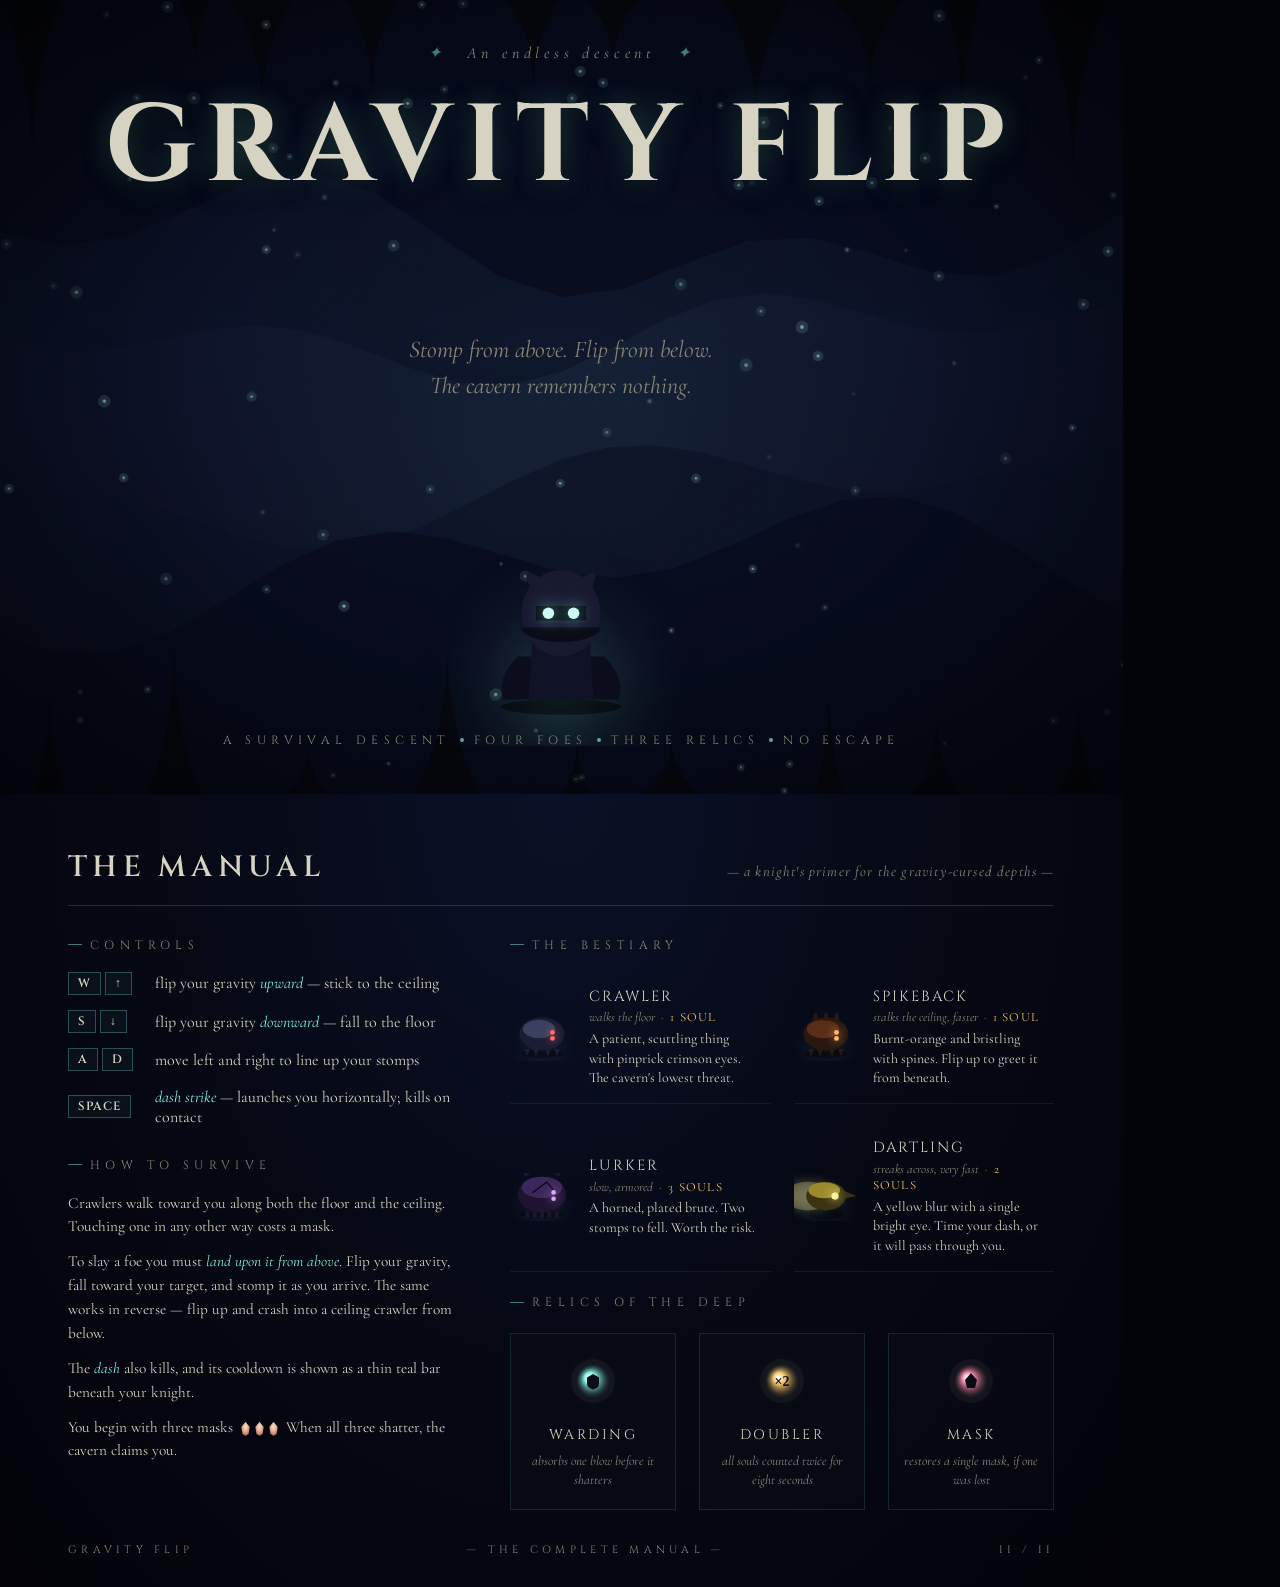
==== commit 03b7761c: "Rename Gravity Flip-print.html to index.html" ====
--- a/index.html
+++ b/index.html
@@ -2,100 +2,927 @@
 <html lang="en">
 <head>
 <meta charset="utf-8" />
-<meta name="viewport" content="width=device-width, initial-scale=1" />
-<title>Gravity Flip</title>
+<title>Gravity Flip — Manual</title>
 <link rel="preconnect" href="https://fonts.googleapis.com" />
 <link rel="preconnect" href="https://fonts.gstatic.com" crossorigin />
-<link href="https://fonts.googleapis.com/css2?family=Cinzel:wght@500;600;700&family=Cormorant+Garamond:ital,wght@0,400;0,600;1,400&display=swap" rel="stylesheet" />
-<link rel="stylesheet" href="game.css" />
+<link href="https://fonts.googleapis.com/css2?family=Cinzel:wght@500;600;700&family=Cormorant+Garamond:ital,wght@0,400;0,600;1,400;1,600&display=swap" rel="stylesheet" />
+<style>
+  :root {
+    --ink-0: #05060d;
+    --ink-1: #0a0c18;
+    --bone:  #d7d3c2;
+    --bone-dim: #8a8676;
+    --teal:  #7df0e3;
+    --rose:  #f08aa8;
+    --gold:  #f0c46d;
+  }
+  * { box-sizing: border-box; }
+  html, body {
+    margin: 0; padding: 0;
+    background: #03040a;
+    color: var(--bone);
+    font-family: 'Cormorant Garamond', Georgia, serif;
+    -webkit-font-smoothing: antialiased;
+    -webkit-print-color-adjust: exact;
+    print-color-adjust: exact;
+  }
+
+  .page {
+    width: 297mm;
+    height: 210mm;
+    position: relative;
+    overflow: hidden;
+    page-break-after: always;
+    break-after: page;
+    background: #05060d;
+    color: var(--bone);
+  }
+  .page:last-child {
+    page-break-after: auto;
+    break-after: auto;
+  }
+
+  /* ============ PAGE 1: Cover ============ */
+  .cover { 
+    background:
+      radial-gradient(ellipse at 50% 55%, #0a1126 0%, #060814 55%, #030309 100%);
+  }
+  .cover .bg-canvas {
+    position: absolute;
+    inset: 0;
+    width: 100%;
+    height: 100%;
+  }
+  .cover .vignette {
+    position: absolute; inset: 0;
+    background: radial-gradient(ellipse at center, transparent 45%, rgba(0,0,0,0.65) 100%);
+    pointer-events: none;
+  }
+  .cover .grain {
+    position: absolute; inset: 0;
+    opacity: 0.05;
+    mix-blend-mode: overlay;
+    background-image: url("data:image/svg+xml;utf8,<svg xmlns='http://www.w3.org/2000/svg' width='180' height='180'><filter id='n'><feTurbulence type='fractalNoise' baseFrequency='0.9' numOctaves='2' stitchTiles='stitch'/><feColorMatrix values='0 0 0 0 0 0 0 0 0 0 0 0 0 0 0 0 0 0 1.4 0'/></filter><rect width='100%' height='100%' filter='url(%23n)' opacity='0.85'/></svg>");
+    pointer-events: none;
+  }
+
+  .cover-inner {
+    position: relative;
+    z-index: 2;
+    width: 100%; height: 100%;
+    display: flex;
+    flex-direction: column;
+    align-items: center;
+    justify-content: center;
+    text-align: center;
+    padding: 20mm;
+  }
+
+  .eyebrow {
+    font-family: 'Cormorant Garamond', serif;
+    font-style: italic;
+    color: var(--bone-dim);
+    letter-spacing: 0.3em;
+    font-size: 12pt;
+    margin-bottom: 8mm;
+  }
+  .eyebrow .ornament {
+    display: inline-block;
+    margin: 0 12px;
+    color: rgba(125, 240, 227, 0.5);
+  }
+
+  .title {
+    font-family: 'Cinzel', serif;
+    font-weight: 700;
+    font-size: 82pt;
+    letter-spacing: 0.10em;
+    margin: 0;
+    line-height: 1;
+    color: var(--bone);
+    text-shadow:
+      0 0 30px rgba(125, 240, 227, 0.25),
+      0 6px 24px rgba(0,0,0,0.9);
+    white-space: nowrap;
+  }
+
+  .title-rule {
+    width: 200px;
+    height: 1px;
+    background: linear-gradient(90deg, transparent, rgba(125, 240, 227, 0.6), transparent);
+    margin: 14mm 0;
+  }
+
+  .tag {
+    font-family: 'Cormorant Garamond', serif;
+    font-style: italic;
+    font-size: 18pt;
+    color: var(--bone-dim);
+    max-width: 140mm;
+    line-height: 1.5;
+  }
+
+  .knight-art {
+    margin-top: 10mm;
+  }
+
+  .footer-line {
+    position: absolute;
+    bottom: 12mm;
+    left: 0; right: 0;
+    text-align: center;
+    font-family: 'Cinzel', serif;
+    font-size: 9pt;
+    letter-spacing: 0.45em;
+    color: var(--bone-dim);
+  }
+  .footer-line .dot {
+    display: inline-block;
+    width: 4px; height: 4px;
+    background: var(--teal);
+    border-radius: 50%;
+    vertical-align: middle;
+    margin: 0 10px 3px;
+    opacity: 0.7;
+  }
+
+  /* ============ PAGE 2: Manual ============ */
+  .manual {
+    background:
+      radial-gradient(ellipse at 50% 0%, #0a1126 0%, #060814 50%, #030309 100%);
+    padding: 14mm 18mm;
+  }
+
+  .manual-header {
+    display: flex;
+    align-items: baseline;
+    justify-content: space-between;
+    padding-bottom: 5mm;
+    margin-bottom: 8mm;
+    border-bottom: 1px solid rgba(125, 240, 227, 0.18);
+  }
+  .manual-header .mh-title {
+    font-family: 'Cinzel', serif;
+    font-size: 22pt;
+    letter-spacing: 0.18em;
+    font-weight: 600;
+  }
+  .manual-header .mh-sub {
+    font-family: 'Cormorant Garamond', serif;
+    font-style: italic;
+    color: var(--bone-dim);
+    font-size: 11pt;
+    letter-spacing: 0.08em;
+  }
+
+  .manual-grid {
+    display: grid;
+    grid-template-columns: 1fr 1.4fr;
+    gap: 14mm;
+  }
+
+  .section-label {
+    font-family: 'Cinzel', serif;
+    font-size: 9pt;
+    letter-spacing: 0.45em;
+    color: var(--bone-dim);
+    margin-bottom: 5mm;
+  }
+  .section-label::before {
+    content: '';
+    display: inline-block;
+    width: 14px; height: 1px;
+    background: rgba(125, 240, 227, 0.5);
+    vertical-align: middle;
+    margin-right: 8px;
+    margin-bottom: 2px;
+  }
+
+  /* Controls */
+  .controls {
+    display: grid;
+    grid-template-columns: auto 1fr;
+    gap: 4mm 6mm;
+    align-items: center;
+    margin-bottom: 8mm;
+  }
+  .keys { display: flex; gap: 4px; }
+  kbd {
+    font-family: 'Cinzel', serif;
+    font-size: 9pt;
+    font-weight: 600;
+    letter-spacing: 0.06em;
+    color: var(--bone);
+    background: rgba(125, 240, 227, 0.04);
+    border: 1px solid rgba(125, 240, 227, 0.28);
+    padding: 4px 9px;
+    min-width: 22px;
+    text-align: center;
+    line-height: 1.1;
+  }
+  .ctrl-desc {
+    font-family: 'Cormorant Garamond', serif;
+    font-size: 12pt;
+    color: var(--bone);
+  }
+  .ctrl-desc .em {
+    color: var(--teal);
+    font-style: italic;
+  }
+
+  .rules {
+    font-family: 'Cormorant Garamond', serif;
+    font-size: 11.5pt;
+    line-height: 1.55;
+    color: var(--bone);
+  }
+  .rules p { margin: 0 0 3mm; }
+  .rules .em { color: var(--teal); font-style: italic; }
+  .rules .lives-row { display: inline-flex; gap: 3px; vertical-align: middle; margin: 0 3px; }
+  .rules .mask {
+    display: inline-block;
+    width: 11px; height: 14px;
+    background: radial-gradient(ellipse at 50% 35%, #f9e2cc 0%, #e8b89a 30%, #b66f6a 65%, #5a2a3a 100%);
+    clip-path: polygon(50% 0%, 88% 38%, 78% 88%, 50% 100%, 22% 88%, 12% 38%);
+    vertical-align: middle;
+  }
+
+  /* Bestiary */
+  .bestiary {
+    display: grid;
+    grid-template-columns: 1fr 1fr;
+    gap: 5mm 6mm;
+  }
+  .beast-card {
+    display: grid;
+    grid-template-columns: 64px 1fr;
+    gap: 4mm;
+    align-items: center;
+    padding: 4mm 4mm 4mm 0;
+    border-bottom: 1px solid rgba(215, 211, 194, 0.08);
+  }
+  .beast-art {
+    width: 64px; height: 48px;
+    display: grid; place-items: center;
+    background: radial-gradient(ellipse at 50% 70%, rgba(125, 240, 227, 0.07), transparent 70%);
+    border-radius: 6px;
+  }
+  .beast-name {
+    font-family: 'Cinzel', serif;
+    font-size: 11pt;
+    letter-spacing: 0.14em;
+    color: var(--bone);
+    margin: 0 0 1mm;
+  }
+  .beast-meta {
+    font-family: 'Cormorant Garamond', serif;
+    font-style: italic;
+    font-size: 9.5pt;
+    color: var(--bone-dim);
+    margin-bottom: 1mm;
+  }
+  .beast-meta .pts { color: var(--gold); font-style: normal; letter-spacing: 0.1em; }
+  .beast-desc {
+    font-family: 'Cormorant Garamond', serif;
+    font-size: 10.5pt;
+    color: var(--bone);
+    line-height: 1.4;
+  }
+
+  /* Relics */
+  .relics {
+    display: grid;
+    grid-template-columns: repeat(3, 1fr);
+    gap: 6mm;
+    margin-top: 6mm;
+  }
+  .relic-card {
+    text-align: center;
+    padding: 5mm 3mm;
+    border: 1px solid rgba(125, 240, 227, 0.12);
+    background: rgba(10, 14, 24, 0.4);
+  }
+  .relic-orb {
+    width: 56px; height: 56px;
+    margin: 0 auto 3mm;
+  }
+  .relic-name {
+    font-family: 'Cinzel', serif;
+    font-size: 10.5pt;
+    letter-spacing: 0.18em;
+    margin: 0 0 2mm;
+  }
+  .relic-desc {
+    font-family: 'Cormorant Garamond', serif;
+    font-style: italic;
+    font-size: 10pt;
+    color: var(--bone-dim);
+    line-height: 1.45;
+  }
+
+  /* Page footer */
+  .page-footer {
+    position: absolute;
+    left: 18mm; right: 18mm;
+    bottom: 8mm;
+    display: flex;
+    justify-content: space-between;
+    font-family: 'Cinzel', serif;
+    font-size: 8pt;
+    letter-spacing: 0.4em;
+    color: var(--bone-dim);
+  }
+
+  /* Print */
+  @page { size: A4 landscape; margin: 0; }
+  @media print {
+    html, body { background: #03040a; }
+    .page { box-shadow: none; }
+  }
+</style>
 </head>
 <body>
-  <div class="stage" id="stage">
-    <div class="frame" id="frame">
-      <canvas id="game" width="1280" height="720"></canvas>
-
-      <!-- HUD overlay -->
-      <div class="hud" id="hud">
-        <div class="hud-left">
-          <div class="lives" id="lives" aria-label="lives"></div>
-          <div class="shield-indicator" id="shieldInd">
-            <svg viewBox="0 0 24 24" width="22" height="22"><path d="M12 2 L20 6 V12 C20 17 16 21 12 22 C8 21 4 17 4 12 V6 Z" fill="none" stroke="currentColor" stroke-width="1.6"/></svg>
-            <span>WARDING</span>
+
+  <!-- ============== PAGE 1 — COVER ============== -->
+  <section class="page cover">
+    <canvas class="bg-canvas" id="bgCanvas" width="1188" height="840"></canvas>
+    <div class="vignette"></div>
+    <div class="grain"></div>
+
+    <div class="cover-inner">
+      <div class="eyebrow">
+        <span class="ornament">✦</span>
+        An endless descent
+        <span class="ornament">✦</span>
+      </div>
+      <h1 class="title">GRAVITY&nbsp;FLIP</h1>
+      <div class="title-rule"></div>
+      <p class="tag">Stomp from above. Flip from below.<br/>The cavern remembers nothing.</p>
+
+      <div class="knight-art">
+        <canvas id="knightArt" width="320" height="280"></canvas>
+      </div>
+    </div>
+
+    <div class="footer-line">
+      A SURVIVAL DESCENT<span class="dot"></span>FOUR FOES<span class="dot"></span>THREE RELICS<span class="dot"></span>NO ESCAPE
+    </div>
+  </section>
+
+  <!-- ============== PAGE 2 — MANUAL ============== -->
+  <section class="page manual">
+    <div class="manual-header">
+      <div class="mh-title">THE MANUAL</div>
+      <div class="mh-sub">— a knight's primer for the gravity-cursed depths —</div>
+    </div>
+
+    <div class="manual-grid">
+
+      <!-- LEFT: Controls + Rules -->
+      <div>
+        <div class="section-label">CONTROLS</div>
+        <div class="controls">
+          <div class="keys"><kbd>W</kbd><kbd>↑</kbd></div>
+          <div class="ctrl-desc">flip your gravity <span class="em">upward</span> — stick to the ceiling</div>
+
+          <div class="keys"><kbd>S</kbd><kbd>↓</kbd></div>
+          <div class="ctrl-desc">flip your gravity <span class="em">downward</span> — fall to the floor</div>
+
+          <div class="keys"><kbd>A</kbd><kbd>D</kbd></div>
+          <div class="ctrl-desc">move left and right to line up your stomps</div>
+
+          <div class="keys"><kbd>SPACE</kbd></div>
+          <div class="ctrl-desc"><span class="em">dash strike</span> — launches you horizontally; kills on contact</div>
+        </div>
+
+        <div class="section-label">HOW TO SURVIVE</div>
+        <div class="rules">
+          <p>Crawlers walk toward you along both the floor and the ceiling. Touching one in any other way costs a mask.</p>
+          <p>To slay a foe you must <span class="em">land upon it from above</span>. Flip your gravity, fall toward your target, and stomp it as you arrive. The same works in reverse — flip up and crash into a ceiling crawler from below.</p>
+          <p>The <span class="em">dash</span> also kills, and its cooldown is shown as a thin teal bar beneath your knight.</p>
+          <p>You begin with three masks <span class="lives-row"><span class="mask"></span><span class="mask"></span><span class="mask"></span></span> When all three shatter, the cavern claims you.</p>
+        </div>
+      </div>
+
+      <!-- RIGHT: Bestiary + Relics -->
+      <div>
+        <div class="section-label">THE BESTIARY</div>
+        <div class="bestiary">
+          <div class="beast-card">
+            <div class="beast-art"><canvas data-beast="normal" width="64" height="48"></canvas></div>
+            <div>
+              <div class="beast-name">CRAWLER</div>
+              <div class="beast-meta">walks the floor &nbsp;·&nbsp; <span class="pts">1 SOUL</span></div>
+              <div class="beast-desc">A patient, scuttling thing with pinprick crimson eyes. The cavern's lowest threat.</div>
+            </div>
           </div>
-          <div class="mult-indicator" id="multInd">
-            <span class="x">×2</span>
-            <span class="t" id="multT">8.0</span>
+
+          <div class="beast-card">
+            <div class="beast-art"><canvas data-beast="ceiling" width="64" height="48"></canvas></div>
+            <div>
+              <div class="beast-name">SPIKEBACK</div>
+              <div class="beast-meta">stalks the ceiling, faster &nbsp;·&nbsp; <span class="pts">1 SOUL</span></div>
+              <div class="beast-desc">Burnt-orange and bristling with spines. Flip up to greet it from beneath.</div>
+            </div>
+          </div>
+
+          <div class="beast-card">
+            <div class="beast-art"><canvas data-beast="tank" width="64" height="48"></canvas></div>
+            <div>
+              <div class="beast-name">LURKER</div>
+              <div class="beast-meta">slow, armored &nbsp;·&nbsp; <span class="pts">3 SOULS</span></div>
+              <div class="beast-desc">A horned, plated brute. Two stomps to fell. Worth the risk.</div>
+            </div>
+          </div>
+
+          <div class="beast-card">
+            <div class="beast-art"><canvas data-beast="fast" width="64" height="48"></canvas></div>
+            <div>
+              <div class="beast-name">DARTLING</div>
+              <div class="beast-meta">streaks across, very fast &nbsp;·&nbsp; <span class="pts">2 SOULS</span></div>
+              <div class="beast-desc">A yellow blur with a single bright eye. Time your dash, or it will pass through you.</div>
+            </div>
           </div>
         </div>
-        <div class="hud-center">
-          <div class="wave-label">DEPTH</div>
-          <div class="wave-num" id="wave">I</div>
-        </div>
-        <div class="hud-right">
-          <div class="souls-label">SOULS</div>
-          <div class="souls-num" id="score">0</div>
+
+        <div class="section-label" style="margin-top: 6mm">RELICS OF THE DEEP</div>
+        <div class="relics">
+          <div class="relic-card">
+            <canvas class="relic-orb" data-orb="shield" width="56" height="56"></canvas>
+            <div class="relic-name">WARDING</div>
+            <div class="relic-desc">absorbs one blow before it shatters</div>
+          </div>
+          <div class="relic-card">
+            <canvas class="relic-orb" data-orb="mult" width="56" height="56"></canvas>
+            <div class="relic-name">DOUBLER</div>
+            <div class="relic-desc">all souls counted twice for eight seconds</div>
+          </div>
+          <div class="relic-card">
+            <canvas class="relic-orb" data-orb="life" width="56" height="56"></canvas>
+            <div class="relic-name">MASK</div>
+            <div class="relic-desc">restores a single mask, if one was lost</div>
+          </div>
         </div>
       </div>
-
-      <!-- Mobile / touch controls -->
-      <div class="touch" id="touch">
-        <button class="tbtn left"  data-act="left">◀</button>
-        <button class="tbtn right" data-act="right">▶</button>
-        <button class="tbtn up"    data-act="up">FLIP ↑</button>
-        <button class="tbtn down"  data-act="down">FLIP ↓</button>
-        <button class="tbtn dash"  data-act="dash">DASH</button>
-      </div>
-
-      <!-- Title / Game Over overlay -->
-      <div class="overlay" id="overlay">
-        <div class="ov-inner">
-          <div class="ov-eyebrow" id="ovEyebrow">An endless descent through the abyss</div>
-          <h1 class="ov-title" id="ovTitle">Gravity Flip</h1>
-          <p class="ov-tag" id="ovTag">Stomp from above. Flip from below. Break the seal on each gate and descend, region by region, into the dark.</p>
-
-          <div class="ov-controls">
-            <div class="kgroup">
-              <div class="krow"><kbd>W</kbd><kbd>↑</kbd></div>
-              <div class="klabel">flip to ceiling</div>
-            </div>
-            <div class="kgroup">
-              <div class="krow"><kbd>S</kbd><kbd>↓</kbd></div>
-              <div class="klabel">flip to floor</div>
-            </div>
-            <div class="kgroup">
-              <div class="krow"><kbd>A</kbd><kbd>D</kbd></div>
-              <div class="klabel">move</div>
-            </div>
-            <div class="kgroup">
-              <div class="krow"><kbd>SPACE</kbd></div>
-              <div class="klabel">dash strike</div>
-            </div>
-          </div>
-
-          <div class="ov-stats" id="ovStats" style="display:none">
-            <div class="stat">
-              <div class="stat-label">Souls gathered</div>
-              <div class="stat-val" id="finalScore">0</div>
-            </div>
-            <div class="stat">
-              <div class="stat-label">Wave reached</div>
-              <div class="stat-val" id="finalWave">I</div>
-            </div>
-          </div>
-
-          <button class="start-btn" id="startBtn">Descend</button>
-          <div class="ov-foot" id="ovFoot">— press any key to begin —</div>
-        </div>
-      </div>
-
-      <!-- Subtle vignette + grain (CSS) -->
-      <div class="vignette"></div>
-      <div class="grain"></div>
     </div>
-  </div>
-
-  <script src="gf-engine.js"></script>
-  <script src="gf-actors.js"></script>
-  <script src="gravity-flip.js"></script>
+
+    <div class="page-footer">
+      <span>GRAVITY FLIP</span>
+      <span>— THE COMPLETE MANUAL —</span>
+      <span>II / II</span>
+    </div>
+  </section>
+
+  <script>
+  /* ==========================================================
+     Static art rendering — matches the in-game look exactly
+     ========================================================== */
+
+  // ----- Cover background: cavern silhouette + motes -----
+  (function drawCover() {
+    const c = document.getElementById('bgCanvas');
+    const ctx = c.getContext('2d');
+    const W = c.width, H = c.height;
+
+    // base gradient (already on CSS, but reinforce)
+    const grad = ctx.createLinearGradient(0, 0, 0, H);
+    grad.addColorStop(0.00, '#0a0816');
+    grad.addColorStop(0.40, '#0b1126');
+    grad.addColorStop(0.65, '#0a0e22');
+    grad.addColorStop(1.00, '#070611');
+    ctx.fillStyle = grad;
+    ctx.fillRect(0, 0, W, H);
+
+    // central glow
+    const glow = ctx.createRadialGradient(W/2, H*0.55, 80, W/2, H*0.55, W*0.7);
+    glow.addColorStop(0, 'rgba(110, 190, 210, 0.10)');
+    glow.addColorStop(0.55, 'rgba(60, 80, 130, 0.04)');
+    glow.addColorStop(1, 'rgba(0,0,0,0)');
+    ctx.fillStyle = glow;
+    ctx.fillRect(0, 0, W, H);
+
+    function ridges(yBase, amp, steps, color, alpha, seed) {
+      ctx.save();
+      ctx.globalAlpha = alpha;
+      ctx.fillStyle = color;
+      ctx.beginPath();
+      ctx.moveTo(0, H);
+      ctx.lineTo(0, yBase);
+      for (let x = 0; x <= W; x += W / steps) {
+        const n = Math.sin(seed + x * 0.0042) * 0.5 + Math.sin(seed * 1.7 + x * 0.011) * 0.5;
+        const y = yBase + n * amp;
+        ctx.lineTo(x, y);
+      }
+      ctx.lineTo(W, H);
+      ctx.closePath();
+      ctx.fill();
+      ctx.restore();
+    }
+    function ridgesTop(yBase, amp, steps, color, alpha, seed) {
+      ctx.save();
+      ctx.globalAlpha = alpha;
+      ctx.fillStyle = color;
+      ctx.beginPath();
+      ctx.moveTo(0, 0);
+      ctx.lineTo(0, yBase);
+      for (let x = 0; x <= W; x += W / steps) {
+        const n = Math.sin(seed + x * 0.0055) * 0.5 + Math.sin(seed * 1.3 + x * 0.013) * 0.5;
+        const y = yBase + n * amp;
+        ctx.lineTo(x, y);
+      }
+      ctx.lineTo(W, 0);
+      ctx.closePath();
+      ctx.fill();
+      ctx.restore();
+    }
+    ridges(H * 0.62, 70, 24, '#0a1126', 0.6, 13.37);
+    ridges(H * 0.72, 90, 20, '#070b1c', 0.7, 7.7);
+    ridgesTop(H * 0.42, 60, 22, '#0a1126', 0.55, 5.5);
+    ridgesTop(H * 0.30, 80, 18, '#070b1c', 0.7, 9.9);
+
+    // hanging stalactites
+    ctx.fillStyle = '#06080f';
+    ctx.globalAlpha = 0.85;
+    const rng = mulberry32(1234);
+    for (let i = 0; i < 10; i++) {
+      const x = (i + 0.5) * (W / 10) + (rng() - 0.5) * 60;
+      const w = 28 + rng() * 50;
+      const h = 60 + rng() * 130;
+      ctx.beginPath();
+      ctx.moveTo(x - w/2, 0);
+      ctx.quadraticCurveTo(x, h * 0.4, x, h);
+      ctx.quadraticCurveTo(x, h * 0.4, x + w/2, 0);
+      ctx.closePath();
+      ctx.fill();
+    }
+    // stalagmites
+    for (let i = 0; i < 9; i++) {
+      const x = (i + 0.5) * (W / 9) + (rng() - 0.5) * 80;
+      const w = 24 + rng() * 50;
+      const h = 50 + rng() * 110;
+      ctx.beginPath();
+      ctx.moveTo(x - w/2, H);
+      ctx.quadraticCurveTo(x, H - h * 0.4, x, H - h);
+      ctx.quadraticCurveTo(x, H - h * 0.4, x + w/2, H);
+      ctx.closePath();
+      ctx.fill();
+    }
+    ctx.globalAlpha = 1;
+
+    // motes
+    for (let i = 0; i < 90; i++) {
+      const x = rng() * W;
+      const y = rng() * H;
+      const r = 0.6 + rng() * 1.4;
+      const a = 0.2 + rng() * 0.5;
+      ctx.globalAlpha = a;
+      ctx.fillStyle = '#a9e9e0';
+      ctx.beginPath(); ctx.arc(x, y, r, 0, Math.PI*2); ctx.fill();
+      ctx.globalAlpha = a * 0.25;
+      ctx.beginPath(); ctx.arc(x, y, r * 3.5, 0, Math.PI*2); ctx.fill();
+    }
+    ctx.globalAlpha = 1;
+  })();
+
+  function mulberry32(seed) {
+    return function() {
+      seed |= 0; seed = seed + 0x6D2B79F5 | 0;
+      let t = Math.imul(seed ^ seed >>> 15, 1 | seed);
+      t = t + Math.imul(t ^ t >>> 7, 61 | t) ^ t;
+      return ((t ^ t >>> 14) >>> 0) / 4294967296;
+    };
+  }
+
+  // ----- Knight portrait on the cover -----
+  (function drawKnight() {
+    const c = document.getElementById('knightArt');
+    const ctx = c.getContext('2d');
+    const W = c.width, H = c.height;
+
+    // soft floor glow
+    const grd = ctx.createRadialGradient(W/2, H * 0.78, 8, W/2, H * 0.78, W * 0.45);
+    grd.addColorStop(0, 'rgba(125, 240, 227, 0.20)');
+    grd.addColorStop(1, 'rgba(0,0,0,0)');
+    ctx.fillStyle = grd;
+    ctx.fillRect(0, 0, W, H);
+
+    // ground shadow
+    ctx.fillStyle = 'rgba(0,0,0,0.5)';
+    ctx.beginPath();
+    ctx.ellipse(W/2, H * 0.86, 60, 8, 0, 0, Math.PI * 2);
+    ctx.fill();
+
+    // Big knight, scaled ~3.6x in-game version
+    ctx.save();
+    ctx.translate(W/2, H * 0.86);
+    const S = 3.6;
+    ctx.scale(S, S);
+
+    // cloak sway
+    const cloakSway = 0;
+
+    // cloak (behind body)
+    ctx.fillStyle = '#0c0d1c';
+    ctx.beginPath();
+    ctx.moveTo(-12, -14);
+    ctx.quadraticCurveTo(-18 + cloakSway, -8, -16 + cloakSway, -2);
+    ctx.lineTo(-8, -2);
+    ctx.lineTo(-8, -14);
+    ctx.closePath();
+    ctx.fill();
+    // right cloak (mirror for symmetry portrait)
+    ctx.beginPath();
+    ctx.moveTo(12, -14);
+    ctx.quadraticCurveTo(18 - cloakSway, -8, 16 - cloakSway, -2);
+    ctx.lineTo(8, -2);
+    ctx.lineTo(8, -14);
+    ctx.closePath();
+    ctx.fill();
+
+    // body silhouette
+    ctx.fillStyle = '#101226';
+    ctx.beginPath();
+    ctx.moveTo(-9, -2);
+    ctx.lineTo(9, -2);
+    ctx.lineTo(8, -18);
+    ctx.lineTo(-8, -18);
+    ctx.closePath();
+    ctx.fill();
+
+    // head / helm
+    ctx.fillStyle = '#181a30';
+    ctx.beginPath();
+    ctx.ellipse(0, -26, 11, 12, 0, 0, Math.PI * 2);
+    ctx.fill();
+    ctx.fillStyle = '#0a0b18';
+    ctx.beginPath();
+    ctx.ellipse(0, -22, 11, 4, 0, 0, Math.PI);
+    ctx.fill();
+
+    // horns
+    ctx.fillStyle = '#181a30';
+    ctx.beginPath();
+    ctx.moveTo(-8, -32); ctx.quadraticCurveTo(-12, -40, -6, -36); ctx.closePath(); ctx.fill();
+    ctx.beginPath();
+    ctx.moveTo(8, -32);  ctx.quadraticCurveTo(12, -40, 6, -36); ctx.closePath(); ctx.fill();
+
+    // visor
+    ctx.fillStyle = '#03040a';
+    ctx.fillRect(-7, -28, 14, 4);
+
+    // glowing eyes
+    ctx.save();
+    ctx.shadowBlur = 16;
+    ctx.shadowColor = '#7df0e3';
+    ctx.fillStyle = '#cffaf3';
+    ctx.beginPath(); ctx.arc(-3.5, -26, 1.6, 0, Math.PI * 2); ctx.fill();
+    ctx.beginPath(); ctx.arc(3.5,  -26, 1.6, 0, Math.PI * 2); ctx.fill();
+    ctx.restore();
+
+    ctx.restore();
+  })();
+
+  // ----- Bestiary canvases -----
+  function drawCrawler(ctx, W, H, opt) {
+    ctx.save();
+    ctx.translate(W/2, H * 0.78);
+    const S = 1.5;
+    ctx.scale(S, S);
+
+    const w = 30, h = 22;
+    const darkCol = opt.darkCol, midCol = opt.midCol, eyeCol = opt.eyeCol;
+    // shadow
+    ctx.fillStyle = 'rgba(0,0,0,0.4)';
+    ctx.beginPath();
+    ctx.ellipse(0, 2, w * 0.45, 3, 0, 0, Math.PI * 2);
+    ctx.fill();
+
+    // legs
+    ctx.fillStyle = darkCol;
+    const legOff = [-10, -4, 4, 10];
+    for (const lx of legOff) {
+      ctx.beginPath();
+      ctx.moveTo(lx - 2, -1);
+      ctx.lineTo(lx, 4);
+      ctx.lineTo(lx + 2, -1);
+      ctx.closePath();
+      ctx.fill();
+    }
+
+    // body
+    ctx.fillStyle = darkCol;
+    ctx.beginPath();
+    ctx.ellipse(0, -h/2, w/2, h/2, 0, 0, Math.PI * 2);
+    ctx.fill();
+
+    // back highlight
+    ctx.fillStyle = midCol;
+    ctx.beginPath();
+    ctx.ellipse(-2, -h * 0.65, w * 0.36, h * 0.28, 0, 0, Math.PI * 2);
+    ctx.fill();
+
+    if (opt.spiky) {
+      ctx.fillStyle = darkCol;
+      for (let i = -1; i <= 1; i++) {
+        ctx.beginPath();
+        ctx.moveTo(i * 7 - 2, -h + 2);
+        ctx.lineTo(i * 7,     -h - 6);
+        ctx.lineTo(i * 7 + 2, -h + 2);
+        ctx.closePath();
+        ctx.fill();
+      }
+    }
+
+    // eyes
+    ctx.save();
+    ctx.shadowBlur = 8;
+    ctx.shadowColor = eyeCol;
+    ctx.fillStyle = eyeCol;
+    ctx.beginPath(); ctx.arc(w/2 - 8, -h/2 - 1, 1.6, 0, Math.PI * 2); ctx.fill();
+    ctx.beginPath(); ctx.arc(w/2 - 8, -h/2 + 3, 1.6, 0, Math.PI * 2); ctx.fill();
+    ctx.restore();
+
+    ctx.restore();
+  }
+
+  function drawTank(ctx, W, H) {
+    ctx.save();
+    ctx.translate(W/2, H * 0.82);
+    const S = 1.05;
+    ctx.scale(S, S);
+
+    const w = 46, h = 34;
+    ctx.fillStyle = 'rgba(0,0,0,0.4)';
+    ctx.beginPath();
+    ctx.ellipse(0, 2, w * 0.45, 3, 0, 0, Math.PI * 2);
+    ctx.fill();
+
+    ctx.fillStyle = '#1e1330';
+    for (let i = -2; i <= 2; i++) {
+      const lx = i * 7;
+      ctx.fillRect(lx - 2, -1, 4, 6);
+    }
+    ctx.fillStyle = '#1e1330';
+    ctx.beginPath();
+    ctx.ellipse(0, -h/2, w/2, h/2, 0, 0, Math.PI * 2);
+    ctx.fill();
+    ctx.fillStyle = '#3a275c';
+    ctx.beginPath();
+    ctx.ellipse(0, -h * 0.7, w * 0.42, h * 0.3, 0, 0, Math.PI * 2);
+    ctx.fill();
+    ctx.strokeStyle = '#0a0612';
+    ctx.lineWidth = 1.2;
+    ctx.beginPath();
+    ctx.moveTo(-w * 0.2, -h * 0.55);
+    ctx.lineTo(w * 0.1, -h * 0.85);
+    ctx.lineTo(w * 0.25, -h * 0.6);
+    ctx.stroke();
+    ctx.fillStyle = '#1e1330';
+    ctx.beginPath();
+    ctx.moveTo(-w * 0.35, -h);
+    ctx.lineTo(-w * 0.45, -h - 8);
+    ctx.lineTo(-w * 0.25, -h - 2);
+    ctx.closePath();
+    ctx.fill();
+    ctx.beginPath();
+    ctx.moveTo(w * 0.35, -h);
+    ctx.lineTo(w * 0.45, -h - 8);
+    ctx.lineTo(w * 0.25, -h - 2);
+    ctx.closePath();
+    ctx.fill();
+
+    ctx.save();
+    ctx.shadowBlur = 12;
+    ctx.shadowColor = '#d8a8ff';
+    ctx.fillStyle = '#d8a8ff';
+    ctx.beginPath(); ctx.arc(w/2 - 12, -h/2 - 2, 2.2, 0, Math.PI * 2); ctx.fill();
+    ctx.beginPath(); ctx.arc(w/2 - 12, -h/2 + 4, 2.2, 0, Math.PI * 2); ctx.fill();
+    ctx.restore();
+    ctx.restore();
+  }
+
+  function drawFast(ctx, W, H) {
+    ctx.save();
+    ctx.translate(W/2, H * 0.78);
+    const S = 1.8;
+    ctx.scale(S, S);
+
+    const w = 22, h = 16;
+    ctx.fillStyle = 'rgba(0,0,0,0.4)';
+    ctx.beginPath();
+    ctx.ellipse(0, 2, w * 0.45, 3, 0, 0, Math.PI * 2);
+    ctx.fill();
+
+    // trail ghost
+    ctx.save();
+    ctx.globalAlpha = 0.25;
+    ctx.fillStyle = '#fff5a0';
+    ctx.shadowBlur = 12;
+    ctx.shadowColor = '#fff5a0';
+    ctx.beginPath();
+    ctx.ellipse(-10, -h/2, w/2 + 2, h/2, 0, 0, Math.PI * 2);
+    ctx.fill();
+    ctx.restore();
+
+    ctx.fillStyle = '#3a3210';
+    ctx.beginPath();
+    ctx.ellipse(0, -h/2, w/2, h/2, 0, 0, Math.PI * 2);
+    ctx.fill();
+    ctx.fillStyle = '#9c8a2a';
+    ctx.beginPath();
+    ctx.ellipse(-1, -h * 0.7, w * 0.4, h * 0.28, 0, 0, Math.PI * 2);
+    ctx.fill();
+    ctx.fillStyle = '#3a3210';
+    ctx.beginPath();
+    ctx.moveTo(w/2 - 2, -h * 0.4);
+    ctx.lineTo(w/2 + 6, -h * 0.5);
+    ctx.lineTo(w/2 - 2, -h * 0.7);
+    ctx.closePath();
+    ctx.fill();
+
+    ctx.save();
+    ctx.shadowBlur = 10;
+    ctx.shadowColor = '#fff5a0';
+    ctx.fillStyle = '#fff5a0';
+    ctx.beginPath();
+    ctx.arc(w/2 - 6, -h/2, 2, 0, Math.PI * 2);
+    ctx.fill();
+    ctx.restore();
+    ctx.restore();
+  }
+
+  document.querySelectorAll('canvas[data-beast]').forEach(c => {
+    const ctx = c.getContext('2d');
+    const type = c.dataset.beast;
+    if (type === 'normal')   drawCrawler(ctx, c.width, c.height, { darkCol: '#1a1d33', midCol: '#3a4060', eyeCol: '#ff6e6e', spiky: false });
+    if (type === 'ceiling')  drawCrawler(ctx, c.width, c.height, { darkCol: '#2a1810', midCol: '#5a2d18', eyeCol: '#ffb96e', spiky: true });
+    if (type === 'tank')     drawTank(ctx, c.width, c.height);
+    if (type === 'fast')     drawFast(ctx, c.width, c.height);
+  });
+
+  // ----- Relic orbs -----
+  function drawOrb(ctx, W, H, color, icon) {
+    ctx.save();
+    ctx.translate(W/2, H/2);
+
+    // halo
+    ctx.shadowBlur = 22;
+    ctx.shadowColor = color;
+    ctx.fillStyle = 'rgba(255,255,255,0.04)';
+    ctx.beginPath(); ctx.arc(0, 0, 22, 0, Math.PI * 2); ctx.fill();
+
+    const grd = ctx.createRadialGradient(-4, -4, 1, 0, 0, 17);
+    grd.addColorStop(0, '#ffffff');
+    grd.addColorStop(0.3, color);
+    grd.addColorStop(1, 'rgba(0,0,0,0)');
+    ctx.fillStyle = grd;
+    ctx.beginPath(); ctx.arc(0, 0, 17, 0, Math.PI * 2); ctx.fill();
+
+    ctx.shadowBlur = 0;
+    ctx.fillStyle = '#0a0c18';
+
+    if (icon === 'shield') {
+      ctx.beginPath();
+      ctx.moveTo(0, -7);
+      ctx.lineTo(6, -3.5);
+      ctx.lineTo(6, 2.5);
+      ctx.quadraticCurveTo(6, 7, 0, 8.5);
+      ctx.quadraticCurveTo(-6, 7, -6, 2.5);
+      ctx.lineTo(-6, -3.5);
+      ctx.closePath();
+      ctx.fill();
+    } else if (icon === 'mult') {
+      ctx.font = 'bold 14px Cinzel, serif';
+      ctx.textAlign = 'center';
+      ctx.textBaseline = 'middle';
+      ctx.fillText('×2', 0, 1);
+    } else {
+      ctx.beginPath();
+      ctx.moveTo(0, -8);
+      ctx.lineTo(6, -1);
+      ctx.lineTo(4, 7);
+      ctx.lineTo(-4, 7);
+      ctx.lineTo(-6, -1);
+      ctx.closePath();
+      ctx.fill();
+    }
+    ctx.restore();
+  }
+
+  document.querySelectorAll('canvas[data-orb]').forEach(c => {
+    const ctx = c.getContext('2d');
+    const t = c.dataset.orb;
+    const col = t === 'shield' ? '#7df0e3' : t === 'mult' ? '#f0c46d' : '#f08aa8';
+    drawOrb(ctx, c.width, c.height, col, t);
+  });
+
+  // Auto-print once fonts + canvases are ready
+  (async () => {
+    try { await document.fonts.ready; } catch (_) {}
+    await new Promise(r => setTimeout(r, 600));
+    window.print();
+  })();
+  </script>
+
 </body>
 </html>
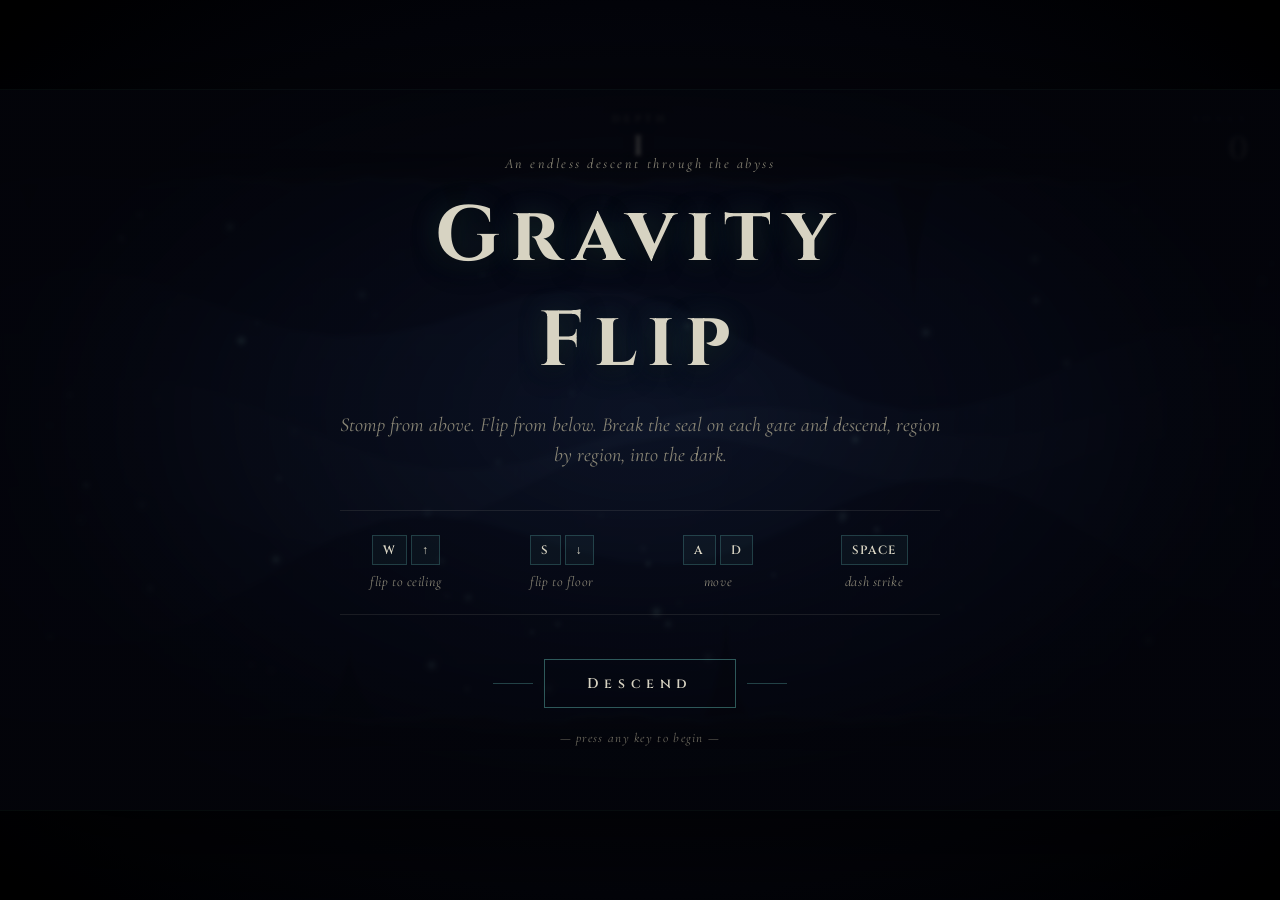
==== commit f323c9e6: "Add files via upload" ====
--- a/index.html
+++ b/index.html
@@ -2,927 +2,100 @@
 <html lang="en">
 <head>
 <meta charset="utf-8" />
-<title>Gravity Flip — Manual</title>
+<meta name="viewport" content="width=device-width, initial-scale=1" />
+<title>Gravity Flip</title>
 <link rel="preconnect" href="https://fonts.googleapis.com" />
 <link rel="preconnect" href="https://fonts.gstatic.com" crossorigin />
-<link href="https://fonts.googleapis.com/css2?family=Cinzel:wght@500;600;700&family=Cormorant+Garamond:ital,wght@0,400;0,600;1,400;1,600&display=swap" rel="stylesheet" />
-<style>
-  :root {
-    --ink-0: #05060d;
-    --ink-1: #0a0c18;
-    --bone:  #d7d3c2;
-    --bone-dim: #8a8676;
-    --teal:  #7df0e3;
-    --rose:  #f08aa8;
-    --gold:  #f0c46d;
-  }
-  * { box-sizing: border-box; }
-  html, body {
-    margin: 0; padding: 0;
-    background: #03040a;
-    color: var(--bone);
-    font-family: 'Cormorant Garamond', Georgia, serif;
-    -webkit-font-smoothing: antialiased;
-    -webkit-print-color-adjust: exact;
-    print-color-adjust: exact;
-  }
-
-  .page {
-    width: 297mm;
-    height: 210mm;
-    position: relative;
-    overflow: hidden;
-    page-break-after: always;
-    break-after: page;
-    background: #05060d;
-    color: var(--bone);
-  }
-  .page:last-child {
-    page-break-after: auto;
-    break-after: auto;
-  }
-
-  /* ============ PAGE 1: Cover ============ */
-  .cover { 
-    background:
-      radial-gradient(ellipse at 50% 55%, #0a1126 0%, #060814 55%, #030309 100%);
-  }
-  .cover .bg-canvas {
-    position: absolute;
-    inset: 0;
-    width: 100%;
-    height: 100%;
-  }
-  .cover .vignette {
-    position: absolute; inset: 0;
-    background: radial-gradient(ellipse at center, transparent 45%, rgba(0,0,0,0.65) 100%);
-    pointer-events: none;
-  }
-  .cover .grain {
-    position: absolute; inset: 0;
-    opacity: 0.05;
-    mix-blend-mode: overlay;
-    background-image: url("data:image/svg+xml;utf8,<svg xmlns='http://www.w3.org/2000/svg' width='180' height='180'><filter id='n'><feTurbulence type='fractalNoise' baseFrequency='0.9' numOctaves='2' stitchTiles='stitch'/><feColorMatrix values='0 0 0 0 0 0 0 0 0 0 0 0 0 0 0 0 0 0 1.4 0'/></filter><rect width='100%' height='100%' filter='url(%23n)' opacity='0.85'/></svg>");
-    pointer-events: none;
-  }
-
-  .cover-inner {
-    position: relative;
-    z-index: 2;
-    width: 100%; height: 100%;
-    display: flex;
-    flex-direction: column;
-    align-items: center;
-    justify-content: center;
-    text-align: center;
-    padding: 20mm;
-  }
-
-  .eyebrow {
-    font-family: 'Cormorant Garamond', serif;
-    font-style: italic;
-    color: var(--bone-dim);
-    letter-spacing: 0.3em;
-    font-size: 12pt;
-    margin-bottom: 8mm;
-  }
-  .eyebrow .ornament {
-    display: inline-block;
-    margin: 0 12px;
-    color: rgba(125, 240, 227, 0.5);
-  }
-
-  .title {
-    font-family: 'Cinzel', serif;
-    font-weight: 700;
-    font-size: 82pt;
-    letter-spacing: 0.10em;
-    margin: 0;
-    line-height: 1;
-    color: var(--bone);
-    text-shadow:
-      0 0 30px rgba(125, 240, 227, 0.25),
-      0 6px 24px rgba(0,0,0,0.9);
-    white-space: nowrap;
-  }
-
-  .title-rule {
-    width: 200px;
-    height: 1px;
-    background: linear-gradient(90deg, transparent, rgba(125, 240, 227, 0.6), transparent);
-    margin: 14mm 0;
-  }
-
-  .tag {
-    font-family: 'Cormorant Garamond', serif;
-    font-style: italic;
-    font-size: 18pt;
-    color: var(--bone-dim);
-    max-width: 140mm;
-    line-height: 1.5;
-  }
-
-  .knight-art {
-    margin-top: 10mm;
-  }
-
-  .footer-line {
-    position: absolute;
-    bottom: 12mm;
-    left: 0; right: 0;
-    text-align: center;
-    font-family: 'Cinzel', serif;
-    font-size: 9pt;
-    letter-spacing: 0.45em;
-    color: var(--bone-dim);
-  }
-  .footer-line .dot {
-    display: inline-block;
-    width: 4px; height: 4px;
-    background: var(--teal);
-    border-radius: 50%;
-    vertical-align: middle;
-    margin: 0 10px 3px;
-    opacity: 0.7;
-  }
-
-  /* ============ PAGE 2: Manual ============ */
-  .manual {
-    background:
-      radial-gradient(ellipse at 50% 0%, #0a1126 0%, #060814 50%, #030309 100%);
-    padding: 14mm 18mm;
-  }
-
-  .manual-header {
-    display: flex;
-    align-items: baseline;
-    justify-content: space-between;
-    padding-bottom: 5mm;
-    margin-bottom: 8mm;
-    border-bottom: 1px solid rgba(125, 240, 227, 0.18);
-  }
-  .manual-header .mh-title {
-    font-family: 'Cinzel', serif;
-    font-size: 22pt;
-    letter-spacing: 0.18em;
-    font-weight: 600;
-  }
-  .manual-header .mh-sub {
-    font-family: 'Cormorant Garamond', serif;
-    font-style: italic;
-    color: var(--bone-dim);
-    font-size: 11pt;
-    letter-spacing: 0.08em;
-  }
-
-  .manual-grid {
-    display: grid;
-    grid-template-columns: 1fr 1.4fr;
-    gap: 14mm;
-  }
-
-  .section-label {
-    font-family: 'Cinzel', serif;
-    font-size: 9pt;
-    letter-spacing: 0.45em;
-    color: var(--bone-dim);
-    margin-bottom: 5mm;
-  }
-  .section-label::before {
-    content: '';
-    display: inline-block;
-    width: 14px; height: 1px;
-    background: rgba(125, 240, 227, 0.5);
-    vertical-align: middle;
-    margin-right: 8px;
-    margin-bottom: 2px;
-  }
-
-  /* Controls */
-  .controls {
-    display: grid;
-    grid-template-columns: auto 1fr;
-    gap: 4mm 6mm;
-    align-items: center;
-    margin-bottom: 8mm;
-  }
-  .keys { display: flex; gap: 4px; }
-  kbd {
-    font-family: 'Cinzel', serif;
-    font-size: 9pt;
-    font-weight: 600;
-    letter-spacing: 0.06em;
-    color: var(--bone);
-    background: rgba(125, 240, 227, 0.04);
-    border: 1px solid rgba(125, 240, 227, 0.28);
-    padding: 4px 9px;
-    min-width: 22px;
-    text-align: center;
-    line-height: 1.1;
-  }
-  .ctrl-desc {
-    font-family: 'Cormorant Garamond', serif;
-    font-size: 12pt;
-    color: var(--bone);
-  }
-  .ctrl-desc .em {
-    color: var(--teal);
-    font-style: italic;
-  }
-
-  .rules {
-    font-family: 'Cormorant Garamond', serif;
-    font-size: 11.5pt;
-    line-height: 1.55;
-    color: var(--bone);
-  }
-  .rules p { margin: 0 0 3mm; }
-  .rules .em { color: var(--teal); font-style: italic; }
-  .rules .lives-row { display: inline-flex; gap: 3px; vertical-align: middle; margin: 0 3px; }
-  .rules .mask {
-    display: inline-block;
-    width: 11px; height: 14px;
-    background: radial-gradient(ellipse at 50% 35%, #f9e2cc 0%, #e8b89a 30%, #b66f6a 65%, #5a2a3a 100%);
-    clip-path: polygon(50% 0%, 88% 38%, 78% 88%, 50% 100%, 22% 88%, 12% 38%);
-    vertical-align: middle;
-  }
-
-  /* Bestiary */
-  .bestiary {
-    display: grid;
-    grid-template-columns: 1fr 1fr;
-    gap: 5mm 6mm;
-  }
-  .beast-card {
-    display: grid;
-    grid-template-columns: 64px 1fr;
-    gap: 4mm;
-    align-items: center;
-    padding: 4mm 4mm 4mm 0;
-    border-bottom: 1px solid rgba(215, 211, 194, 0.08);
-  }
-  .beast-art {
-    width: 64px; height: 48px;
-    display: grid; place-items: center;
-    background: radial-gradient(ellipse at 50% 70%, rgba(125, 240, 227, 0.07), transparent 70%);
-    border-radius: 6px;
-  }
-  .beast-name {
-    font-family: 'Cinzel', serif;
-    font-size: 11pt;
-    letter-spacing: 0.14em;
-    color: var(--bone);
-    margin: 0 0 1mm;
-  }
-  .beast-meta {
-    font-family: 'Cormorant Garamond', serif;
-    font-style: italic;
-    font-size: 9.5pt;
-    color: var(--bone-dim);
-    margin-bottom: 1mm;
-  }
-  .beast-meta .pts { color: var(--gold); font-style: normal; letter-spacing: 0.1em; }
-  .beast-desc {
-    font-family: 'Cormorant Garamond', serif;
-    font-size: 10.5pt;
-    color: var(--bone);
-    line-height: 1.4;
-  }
-
-  /* Relics */
-  .relics {
-    display: grid;
-    grid-template-columns: repeat(3, 1fr);
-    gap: 6mm;
-    margin-top: 6mm;
-  }
-  .relic-card {
-    text-align: center;
-    padding: 5mm 3mm;
-    border: 1px solid rgba(125, 240, 227, 0.12);
-    background: rgba(10, 14, 24, 0.4);
-  }
-  .relic-orb {
-    width: 56px; height: 56px;
-    margin: 0 auto 3mm;
-  }
-  .relic-name {
-    font-family: 'Cinzel', serif;
-    font-size: 10.5pt;
-    letter-spacing: 0.18em;
-    margin: 0 0 2mm;
-  }
-  .relic-desc {
-    font-family: 'Cormorant Garamond', serif;
-    font-style: italic;
-    font-size: 10pt;
-    color: var(--bone-dim);
-    line-height: 1.45;
-  }
-
-  /* Page footer */
-  .page-footer {
-    position: absolute;
-    left: 18mm; right: 18mm;
-    bottom: 8mm;
-    display: flex;
-    justify-content: space-between;
-    font-family: 'Cinzel', serif;
-    font-size: 8pt;
-    letter-spacing: 0.4em;
-    color: var(--bone-dim);
-  }
-
-  /* Print */
-  @page { size: A4 landscape; margin: 0; }
-  @media print {
-    html, body { background: #03040a; }
-    .page { box-shadow: none; }
-  }
-</style>
+<link href="https://fonts.googleapis.com/css2?family=Cinzel:wght@500;600;700&family=Cormorant+Garamond:ital,wght@0,400;0,600;1,400&display=swap" rel="stylesheet" />
+<link rel="stylesheet" href="game.css" />
 </head>
 <body>
+  <div class="stage" id="stage">
+    <div class="frame" id="frame">
+      <canvas id="game" width="1280" height="720"></canvas>
 
-  <!-- ============== PAGE 1 — COVER ============== -->
-  <section class="page cover">
-    <canvas class="bg-canvas" id="bgCanvas" width="1188" height="840"></canvas>
-    <div class="vignette"></div>
-    <div class="grain"></div>
-
-    <div class="cover-inner">
-      <div class="eyebrow">
-        <span class="ornament">✦</span>
-        An endless descent
-        <span class="ornament">✦</span>
-      </div>
-      <h1 class="title">GRAVITY&nbsp;FLIP</h1>
-      <div class="title-rule"></div>
-      <p class="tag">Stomp from above. Flip from below.<br/>The cavern remembers nothing.</p>
-
-      <div class="knight-art">
-        <canvas id="knightArt" width="320" height="280"></canvas>
-      </div>
-    </div>
-
-    <div class="footer-line">
-      A SURVIVAL DESCENT<span class="dot"></span>FOUR FOES<span class="dot"></span>THREE RELICS<span class="dot"></span>NO ESCAPE
-    </div>
-  </section>
-
-  <!-- ============== PAGE 2 — MANUAL ============== -->
-  <section class="page manual">
-    <div class="manual-header">
-      <div class="mh-title">THE MANUAL</div>
-      <div class="mh-sub">— a knight's primer for the gravity-cursed depths —</div>
-    </div>
-
-    <div class="manual-grid">
-
-      <!-- LEFT: Controls + Rules -->
-      <div>
-        <div class="section-label">CONTROLS</div>
-        <div class="controls">
-          <div class="keys"><kbd>W</kbd><kbd>↑</kbd></div>
-          <div class="ctrl-desc">flip your gravity <span class="em">upward</span> — stick to the ceiling</div>
-
-          <div class="keys"><kbd>S</kbd><kbd>↓</kbd></div>
-          <div class="ctrl-desc">flip your gravity <span class="em">downward</span> — fall to the floor</div>
-
-          <div class="keys"><kbd>A</kbd><kbd>D</kbd></div>
-          <div class="ctrl-desc">move left and right to line up your stomps</div>
-
-          <div class="keys"><kbd>SPACE</kbd></div>
-          <div class="ctrl-desc"><span class="em">dash strike</span> — launches you horizontally; kills on contact</div>
+      <!-- HUD overlay -->
+      <div class="hud" id="hud">
+        <div class="hud-left">
+          <div class="lives" id="lives" aria-label="lives"></div>
+          <div class="shield-indicator" id="shieldInd">
+            <svg viewBox="0 0 24 24" width="22" height="22"><path d="M12 2 L20 6 V12 C20 17 16 21 12 22 C8 21 4 17 4 12 V6 Z" fill="none" stroke="currentColor" stroke-width="1.6"/></svg>
+            <span>WARDING</span>
+          </div>
+          <div class="mult-indicator" id="multInd">
+            <span class="x">×2</span>
+            <span class="t" id="multT">8.0</span>
+          </div>
         </div>
-
-        <div class="section-label">HOW TO SURVIVE</div>
-        <div class="rules">
-          <p>Crawlers walk toward you along both the floor and the ceiling. Touching one in any other way costs a mask.</p>
-          <p>To slay a foe you must <span class="em">land upon it from above</span>. Flip your gravity, fall toward your target, and stomp it as you arrive. The same works in reverse — flip up and crash into a ceiling crawler from below.</p>
-          <p>The <span class="em">dash</span> also kills, and its cooldown is shown as a thin teal bar beneath your knight.</p>
-          <p>You begin with three masks <span class="lives-row"><span class="mask"></span><span class="mask"></span><span class="mask"></span></span> When all three shatter, the cavern claims you.</p>
+        <div class="hud-center">
+          <div class="wave-label">DEPTH</div>
+          <div class="wave-num" id="wave">I</div>
+        </div>
+        <div class="hud-right">
+          <div class="souls-label">SOULS</div>
+          <div class="souls-num" id="score">0</div>
         </div>
       </div>
 
-      <!-- RIGHT: Bestiary + Relics -->
-      <div>
-        <div class="section-label">THE BESTIARY</div>
-        <div class="bestiary">
-          <div class="beast-card">
-            <div class="beast-art"><canvas data-beast="normal" width="64" height="48"></canvas></div>
-            <div>
-              <div class="beast-name">CRAWLER</div>
-              <div class="beast-meta">walks the floor &nbsp;·&nbsp; <span class="pts">1 SOUL</span></div>
-              <div class="beast-desc">A patient, scuttling thing with pinprick crimson eyes. The cavern's lowest threat.</div>
+      <!-- Mobile / touch controls -->
+      <div class="touch" id="touch">
+        <button class="tbtn left"  data-act="left">◀</button>
+        <button class="tbtn right" data-act="right">▶</button>
+        <button class="tbtn up"    data-act="up">FLIP ↑</button>
+        <button class="tbtn down"  data-act="down">FLIP ↓</button>
+        <button class="tbtn dash"  data-act="dash">DASH</button>
+      </div>
+
+      <!-- Title / Game Over overlay -->
+      <div class="overlay" id="overlay">
+        <div class="ov-inner">
+          <div class="ov-eyebrow" id="ovEyebrow">An endless descent through the abyss</div>
+          <h1 class="ov-title" id="ovTitle">Gravity Flip</h1>
+          <p class="ov-tag" id="ovTag">Stomp from above. Flip from below. Break the seal on each gate and descend, region by region, into the dark.</p>
+
+          <div class="ov-controls">
+            <div class="kgroup">
+              <div class="krow"><kbd>W</kbd><kbd>↑</kbd></div>
+              <div class="klabel">flip to ceiling</div>
+            </div>
+            <div class="kgroup">
+              <div class="krow"><kbd>S</kbd><kbd>↓</kbd></div>
+              <div class="klabel">flip to floor</div>
+            </div>
+            <div class="kgroup">
+              <div class="krow"><kbd>A</kbd><kbd>D</kbd></div>
+              <div class="klabel">move</div>
+            </div>
+            <div class="kgroup">
+              <div class="krow"><kbd>SPACE</kbd></div>
+              <div class="klabel">dash strike</div>
             </div>
           </div>
 
-          <div class="beast-card">
-            <div class="beast-art"><canvas data-beast="ceiling" width="64" height="48"></canvas></div>
-            <div>
-              <div class="beast-name">SPIKEBACK</div>
-              <div class="beast-meta">stalks the ceiling, faster &nbsp;·&nbsp; <span class="pts">1 SOUL</span></div>
-              <div class="beast-desc">Burnt-orange and bristling with spines. Flip up to greet it from beneath.</div>
+          <div class="ov-stats" id="ovStats" style="display:none">
+            <div class="stat">
+              <div class="stat-label">Souls gathered</div>
+              <div class="stat-val" id="finalScore">0</div>
+            </div>
+            <div class="stat">
+              <div class="stat-label">Wave reached</div>
+              <div class="stat-val" id="finalWave">I</div>
             </div>
           </div>
 
-          <div class="beast-card">
-            <div class="beast-art"><canvas data-beast="tank" width="64" height="48"></canvas></div>
-            <div>
-              <div class="beast-name">LURKER</div>
-              <div class="beast-meta">slow, armored &nbsp;·&nbsp; <span class="pts">3 SOULS</span></div>
-              <div class="beast-desc">A horned, plated brute. Two stomps to fell. Worth the risk.</div>
-            </div>
-          </div>
-
-          <div class="beast-card">
-            <div class="beast-art"><canvas data-beast="fast" width="64" height="48"></canvas></div>
-            <div>
-              <div class="beast-name">DARTLING</div>
-              <div class="beast-meta">streaks across, very fast &nbsp;·&nbsp; <span class="pts">2 SOULS</span></div>
-              <div class="beast-desc">A yellow blur with a single bright eye. Time your dash, or it will pass through you.</div>
-            </div>
-          </div>
-        </div>
-
-        <div class="section-label" style="margin-top: 6mm">RELICS OF THE DEEP</div>
-        <div class="relics">
-          <div class="relic-card">
-            <canvas class="relic-orb" data-orb="shield" width="56" height="56"></canvas>
-            <div class="relic-name">WARDING</div>
-            <div class="relic-desc">absorbs one blow before it shatters</div>
-          </div>
-          <div class="relic-card">
-            <canvas class="relic-orb" data-orb="mult" width="56" height="56"></canvas>
-            <div class="relic-name">DOUBLER</div>
-            <div class="relic-desc">all souls counted twice for eight seconds</div>
-          </div>
-          <div class="relic-card">
-            <canvas class="relic-orb" data-orb="life" width="56" height="56"></canvas>
-            <div class="relic-name">MASK</div>
-            <div class="relic-desc">restores a single mask, if one was lost</div>
-          </div>
+          <button class="start-btn" id="startBtn">Descend</button>
+          <div class="ov-foot" id="ovFoot">— press any key to begin —</div>
         </div>
       </div>
+
+      <!-- Subtle vignette + grain (CSS) -->
+      <div class="vignette"></div>
+      <div class="grain"></div>
     </div>
+  </div>
 
-    <div class="page-footer">
-      <span>GRAVITY FLIP</span>
-      <span>— THE COMPLETE MANUAL —</span>
-      <span>II / II</span>
-    </div>
-  </section>
-
-  <script>
-  /* ==========================================================
-     Static art rendering — matches the in-game look exactly
-     ========================================================== */
-
-  // ----- Cover background: cavern silhouette + motes -----
-  (function drawCover() {
-    const c = document.getElementById('bgCanvas');
-    const ctx = c.getContext('2d');
-    const W = c.width, H = c.height;
-
-    // base gradient (already on CSS, but reinforce)
-    const grad = ctx.createLinearGradient(0, 0, 0, H);
-    grad.addColorStop(0.00, '#0a0816');
-    grad.addColorStop(0.40, '#0b1126');
-    grad.addColorStop(0.65, '#0a0e22');
-    grad.addColorStop(1.00, '#070611');
-    ctx.fillStyle = grad;
-    ctx.fillRect(0, 0, W, H);
-
-    // central glow
-    const glow = ctx.createRadialGradient(W/2, H*0.55, 80, W/2, H*0.55, W*0.7);
-    glow.addColorStop(0, 'rgba(110, 190, 210, 0.10)');
-    glow.addColorStop(0.55, 'rgba(60, 80, 130, 0.04)');
-    glow.addColorStop(1, 'rgba(0,0,0,0)');
-    ctx.fillStyle = glow;
-    ctx.fillRect(0, 0, W, H);
-
-    function ridges(yBase, amp, steps, color, alpha, seed) {
-      ctx.save();
-      ctx.globalAlpha = alpha;
-      ctx.fillStyle = color;
-      ctx.beginPath();
-      ctx.moveTo(0, H);
-      ctx.lineTo(0, yBase);
-      for (let x = 0; x <= W; x += W / steps) {
-        const n = Math.sin(seed + x * 0.0042) * 0.5 + Math.sin(seed * 1.7 + x * 0.011) * 0.5;
-        const y = yBase + n * amp;
-        ctx.lineTo(x, y);
-      }
-      ctx.lineTo(W, H);
-      ctx.closePath();
-      ctx.fill();
-      ctx.restore();
-    }
-    function ridgesTop(yBase, amp, steps, color, alpha, seed) {
-      ctx.save();
-      ctx.globalAlpha = alpha;
-      ctx.fillStyle = color;
-      ctx.beginPath();
-      ctx.moveTo(0, 0);
-      ctx.lineTo(0, yBase);
-      for (let x = 0; x <= W; x += W / steps) {
-        const n = Math.sin(seed + x * 0.0055) * 0.5 + Math.sin(seed * 1.3 + x * 0.013) * 0.5;
-        const y = yBase + n * amp;
-        ctx.lineTo(x, y);
-      }
-      ctx.lineTo(W, 0);
-      ctx.closePath();
-      ctx.fill();
-      ctx.restore();
-    }
-    ridges(H * 0.62, 70, 24, '#0a1126', 0.6, 13.37);
-    ridges(H * 0.72, 90, 20, '#070b1c', 0.7, 7.7);
-    ridgesTop(H * 0.42, 60, 22, '#0a1126', 0.55, 5.5);
-    ridgesTop(H * 0.30, 80, 18, '#070b1c', 0.7, 9.9);
-
-    // hanging stalactites
-    ctx.fillStyle = '#06080f';
-    ctx.globalAlpha = 0.85;
-    const rng = mulberry32(1234);
-    for (let i = 0; i < 10; i++) {
-      const x = (i + 0.5) * (W / 10) + (rng() - 0.5) * 60;
-      const w = 28 + rng() * 50;
-      const h = 60 + rng() * 130;
-      ctx.beginPath();
-      ctx.moveTo(x - w/2, 0);
-      ctx.quadraticCurveTo(x, h * 0.4, x, h);
-      ctx.quadraticCurveTo(x, h * 0.4, x + w/2, 0);
-      ctx.closePath();
-      ctx.fill();
-    }
-    // stalagmites
-    for (let i = 0; i < 9; i++) {
-      const x = (i + 0.5) * (W / 9) + (rng() - 0.5) * 80;
-      const w = 24 + rng() * 50;
-      const h = 50 + rng() * 110;
-      ctx.beginPath();
-      ctx.moveTo(x - w/2, H);
-      ctx.quadraticCurveTo(x, H - h * 0.4, x, H - h);
-      ctx.quadraticCurveTo(x, H - h * 0.4, x + w/2, H);
-      ctx.closePath();
-      ctx.fill();
-    }
-    ctx.globalAlpha = 1;
-
-    // motes
-    for (let i = 0; i < 90; i++) {
-      const x = rng() * W;
-      const y = rng() * H;
-      const r = 0.6 + rng() * 1.4;
-      const a = 0.2 + rng() * 0.5;
-      ctx.globalAlpha = a;
-      ctx.fillStyle = '#a9e9e0';
-      ctx.beginPath(); ctx.arc(x, y, r, 0, Math.PI*2); ctx.fill();
-      ctx.globalAlpha = a * 0.25;
-      ctx.beginPath(); ctx.arc(x, y, r * 3.5, 0, Math.PI*2); ctx.fill();
-    }
-    ctx.globalAlpha = 1;
-  })();
-
-  function mulberry32(seed) {
-    return function() {
-      seed |= 0; seed = seed + 0x6D2B79F5 | 0;
-      let t = Math.imul(seed ^ seed >>> 15, 1 | seed);
-      t = t + Math.imul(t ^ t >>> 7, 61 | t) ^ t;
-      return ((t ^ t >>> 14) >>> 0) / 4294967296;
-    };
-  }
-
-  // ----- Knight portrait on the cover -----
-  (function drawKnight() {
-    const c = document.getElementById('knightArt');
-    const ctx = c.getContext('2d');
-    const W = c.width, H = c.height;
-
-    // soft floor glow
-    const grd = ctx.createRadialGradient(W/2, H * 0.78, 8, W/2, H * 0.78, W * 0.45);
-    grd.addColorStop(0, 'rgba(125, 240, 227, 0.20)');
-    grd.addColorStop(1, 'rgba(0,0,0,0)');
-    ctx.fillStyle = grd;
-    ctx.fillRect(0, 0, W, H);
-
-    // ground shadow
-    ctx.fillStyle = 'rgba(0,0,0,0.5)';
-    ctx.beginPath();
-    ctx.ellipse(W/2, H * 0.86, 60, 8, 0, 0, Math.PI * 2);
-    ctx.fill();
-
-    // Big knight, scaled ~3.6x in-game version
-    ctx.save();
-    ctx.translate(W/2, H * 0.86);
-    const S = 3.6;
-    ctx.scale(S, S);
-
-    // cloak sway
-    const cloakSway = 0;
-
-    // cloak (behind body)
-    ctx.fillStyle = '#0c0d1c';
-    ctx.beginPath();
-    ctx.moveTo(-12, -14);
-    ctx.quadraticCurveTo(-18 + cloakSway, -8, -16 + cloakSway, -2);
-    ctx.lineTo(-8, -2);
-    ctx.lineTo(-8, -14);
-    ctx.closePath();
-    ctx.fill();
-    // right cloak (mirror for symmetry portrait)
-    ctx.beginPath();
-    ctx.moveTo(12, -14);
-    ctx.quadraticCurveTo(18 - cloakSway, -8, 16 - cloakSway, -2);
-    ctx.lineTo(8, -2);
-    ctx.lineTo(8, -14);
-    ctx.closePath();
-    ctx.fill();
-
-    // body silhouette
-    ctx.fillStyle = '#101226';
-    ctx.beginPath();
-    ctx.moveTo(-9, -2);
-    ctx.lineTo(9, -2);
-    ctx.lineTo(8, -18);
-    ctx.lineTo(-8, -18);
-    ctx.closePath();
-    ctx.fill();
-
-    // head / helm
-    ctx.fillStyle = '#181a30';
-    ctx.beginPath();
-    ctx.ellipse(0, -26, 11, 12, 0, 0, Math.PI * 2);
-    ctx.fill();
-    ctx.fillStyle = '#0a0b18';
-    ctx.beginPath();
-    ctx.ellipse(0, -22, 11, 4, 0, 0, Math.PI);
-    ctx.fill();
-
-    // horns
-    ctx.fillStyle = '#181a30';
-    ctx.beginPath();
-    ctx.moveTo(-8, -32); ctx.quadraticCurveTo(-12, -40, -6, -36); ctx.closePath(); ctx.fill();
-    ctx.beginPath();
-    ctx.moveTo(8, -32);  ctx.quadraticCurveTo(12, -40, 6, -36); ctx.closePath(); ctx.fill();
-
-    // visor
-    ctx.fillStyle = '#03040a';
-    ctx.fillRect(-7, -28, 14, 4);
-
-    // glowing eyes
-    ctx.save();
-    ctx.shadowBlur = 16;
-    ctx.shadowColor = '#7df0e3';
-    ctx.fillStyle = '#cffaf3';
-    ctx.beginPath(); ctx.arc(-3.5, -26, 1.6, 0, Math.PI * 2); ctx.fill();
-    ctx.beginPath(); ctx.arc(3.5,  -26, 1.6, 0, Math.PI * 2); ctx.fill();
-    ctx.restore();
-
-    ctx.restore();
-  })();
-
-  // ----- Bestiary canvases -----
-  function drawCrawler(ctx, W, H, opt) {
-    ctx.save();
-    ctx.translate(W/2, H * 0.78);
-    const S = 1.5;
-    ctx.scale(S, S);
-
-    const w = 30, h = 22;
-    const darkCol = opt.darkCol, midCol = opt.midCol, eyeCol = opt.eyeCol;
-    // shadow
-    ctx.fillStyle = 'rgba(0,0,0,0.4)';
-    ctx.beginPath();
-    ctx.ellipse(0, 2, w * 0.45, 3, 0, 0, Math.PI * 2);
-    ctx.fill();
-
-    // legs
-    ctx.fillStyle = darkCol;
-    const legOff = [-10, -4, 4, 10];
-    for (const lx of legOff) {
-      ctx.beginPath();
-      ctx.moveTo(lx - 2, -1);
-      ctx.lineTo(lx, 4);
-      ctx.lineTo(lx + 2, -1);
-      ctx.closePath();
-      ctx.fill();
-    }
-
-    // body
-    ctx.fillStyle = darkCol;
-    ctx.beginPath();
-    ctx.ellipse(0, -h/2, w/2, h/2, 0, 0, Math.PI * 2);
-    ctx.fill();
-
-    // back highlight
-    ctx.fillStyle = midCol;
-    ctx.beginPath();
-    ctx.ellipse(-2, -h * 0.65, w * 0.36, h * 0.28, 0, 0, Math.PI * 2);
-    ctx.fill();
-
-    if (opt.spiky) {
-      ctx.fillStyle = darkCol;
-      for (let i = -1; i <= 1; i++) {
-        ctx.beginPath();
-        ctx.moveTo(i * 7 - 2, -h + 2);
-        ctx.lineTo(i * 7,     -h - 6);
-        ctx.lineTo(i * 7 + 2, -h + 2);
-        ctx.closePath();
-        ctx.fill();
-      }
-    }
-
-    // eyes
-    ctx.save();
-    ctx.shadowBlur = 8;
-    ctx.shadowColor = eyeCol;
-    ctx.fillStyle = eyeCol;
-    ctx.beginPath(); ctx.arc(w/2 - 8, -h/2 - 1, 1.6, 0, Math.PI * 2); ctx.fill();
-    ctx.beginPath(); ctx.arc(w/2 - 8, -h/2 + 3, 1.6, 0, Math.PI * 2); ctx.fill();
-    ctx.restore();
-
-    ctx.restore();
-  }
-
-  function drawTank(ctx, W, H) {
-    ctx.save();
-    ctx.translate(W/2, H * 0.82);
-    const S = 1.05;
-    ctx.scale(S, S);
-
-    const w = 46, h = 34;
-    ctx.fillStyle = 'rgba(0,0,0,0.4)';
-    ctx.beginPath();
-    ctx.ellipse(0, 2, w * 0.45, 3, 0, 0, Math.PI * 2);
-    ctx.fill();
-
-    ctx.fillStyle = '#1e1330';
-    for (let i = -2; i <= 2; i++) {
-      const lx = i * 7;
-      ctx.fillRect(lx - 2, -1, 4, 6);
-    }
-    ctx.fillStyle = '#1e1330';
-    ctx.beginPath();
-    ctx.ellipse(0, -h/2, w/2, h/2, 0, 0, Math.PI * 2);
-    ctx.fill();
-    ctx.fillStyle = '#3a275c';
-    ctx.beginPath();
-    ctx.ellipse(0, -h * 0.7, w * 0.42, h * 0.3, 0, 0, Math.PI * 2);
-    ctx.fill();
-    ctx.strokeStyle = '#0a0612';
-    ctx.lineWidth = 1.2;
-    ctx.beginPath();
-    ctx.moveTo(-w * 0.2, -h * 0.55);
-    ctx.lineTo(w * 0.1, -h * 0.85);
-    ctx.lineTo(w * 0.25, -h * 0.6);
-    ctx.stroke();
-    ctx.fillStyle = '#1e1330';
-    ctx.beginPath();
-    ctx.moveTo(-w * 0.35, -h);
-    ctx.lineTo(-w * 0.45, -h - 8);
-    ctx.lineTo(-w * 0.25, -h - 2);
-    ctx.closePath();
-    ctx.fill();
-    ctx.beginPath();
-    ctx.moveTo(w * 0.35, -h);
-    ctx.lineTo(w * 0.45, -h - 8);
-    ctx.lineTo(w * 0.25, -h - 2);
-    ctx.closePath();
-    ctx.fill();
-
-    ctx.save();
-    ctx.shadowBlur = 12;
-    ctx.shadowColor = '#d8a8ff';
-    ctx.fillStyle = '#d8a8ff';
-    ctx.beginPath(); ctx.arc(w/2 - 12, -h/2 - 2, 2.2, 0, Math.PI * 2); ctx.fill();
-    ctx.beginPath(); ctx.arc(w/2 - 12, -h/2 + 4, 2.2, 0, Math.PI * 2); ctx.fill();
-    ctx.restore();
-    ctx.restore();
-  }
-
-  function drawFast(ctx, W, H) {
-    ctx.save();
-    ctx.translate(W/2, H * 0.78);
-    const S = 1.8;
-    ctx.scale(S, S);
-
-    const w = 22, h = 16;
-    ctx.fillStyle = 'rgba(0,0,0,0.4)';
-    ctx.beginPath();
-    ctx.ellipse(0, 2, w * 0.45, 3, 0, 0, Math.PI * 2);
-    ctx.fill();
-
-    // trail ghost
-    ctx.save();
-    ctx.globalAlpha = 0.25;
-    ctx.fillStyle = '#fff5a0';
-    ctx.shadowBlur = 12;
-    ctx.shadowColor = '#fff5a0';
-    ctx.beginPath();
-    ctx.ellipse(-10, -h/2, w/2 + 2, h/2, 0, 0, Math.PI * 2);
-    ctx.fill();
-    ctx.restore();
-
-    ctx.fillStyle = '#3a3210';
-    ctx.beginPath();
-    ctx.ellipse(0, -h/2, w/2, h/2, 0, 0, Math.PI * 2);
-    ctx.fill();
-    ctx.fillStyle = '#9c8a2a';
-    ctx.beginPath();
-    ctx.ellipse(-1, -h * 0.7, w * 0.4, h * 0.28, 0, 0, Math.PI * 2);
-    ctx.fill();
-    ctx.fillStyle = '#3a3210';
-    ctx.beginPath();
-    ctx.moveTo(w/2 - 2, -h * 0.4);
-    ctx.lineTo(w/2 + 6, -h * 0.5);
-    ctx.lineTo(w/2 - 2, -h * 0.7);
-    ctx.closePath();
-    ctx.fill();
-
-    ctx.save();
-    ctx.shadowBlur = 10;
-    ctx.shadowColor = '#fff5a0';
-    ctx.fillStyle = '#fff5a0';
-    ctx.beginPath();
-    ctx.arc(w/2 - 6, -h/2, 2, 0, Math.PI * 2);
-    ctx.fill();
-    ctx.restore();
-    ctx.restore();
-  }
-
-  document.querySelectorAll('canvas[data-beast]').forEach(c => {
-    const ctx = c.getContext('2d');
-    const type = c.dataset.beast;
-    if (type === 'normal')   drawCrawler(ctx, c.width, c.height, { darkCol: '#1a1d33', midCol: '#3a4060', eyeCol: '#ff6e6e', spiky: false });
-    if (type === 'ceiling')  drawCrawler(ctx, c.width, c.height, { darkCol: '#2a1810', midCol: '#5a2d18', eyeCol: '#ffb96e', spiky: true });
-    if (type === 'tank')     drawTank(ctx, c.width, c.height);
-    if (type === 'fast')     drawFast(ctx, c.width, c.height);
-  });
-
-  // ----- Relic orbs -----
-  function drawOrb(ctx, W, H, color, icon) {
-    ctx.save();
-    ctx.translate(W/2, H/2);
-
-    // halo
-    ctx.shadowBlur = 22;
-    ctx.shadowColor = color;
-    ctx.fillStyle = 'rgba(255,255,255,0.04)';
-    ctx.beginPath(); ctx.arc(0, 0, 22, 0, Math.PI * 2); ctx.fill();
-
-    const grd = ctx.createRadialGradient(-4, -4, 1, 0, 0, 17);
-    grd.addColorStop(0, '#ffffff');
-    grd.addColorStop(0.3, color);
-    grd.addColorStop(1, 'rgba(0,0,0,0)');
-    ctx.fillStyle = grd;
-    ctx.beginPath(); ctx.arc(0, 0, 17, 0, Math.PI * 2); ctx.fill();
-
-    ctx.shadowBlur = 0;
-    ctx.fillStyle = '#0a0c18';
-
-    if (icon === 'shield') {
-      ctx.beginPath();
-      ctx.moveTo(0, -7);
-      ctx.lineTo(6, -3.5);
-      ctx.lineTo(6, 2.5);
-      ctx.quadraticCurveTo(6, 7, 0, 8.5);
-      ctx.quadraticCurveTo(-6, 7, -6, 2.5);
-      ctx.lineTo(-6, -3.5);
-      ctx.closePath();
-      ctx.fill();
-    } else if (icon === 'mult') {
-      ctx.font = 'bold 14px Cinzel, serif';
-      ctx.textAlign = 'center';
-      ctx.textBaseline = 'middle';
-      ctx.fillText('×2', 0, 1);
-    } else {
-      ctx.beginPath();
-      ctx.moveTo(0, -8);
-      ctx.lineTo(6, -1);
-      ctx.lineTo(4, 7);
-      ctx.lineTo(-4, 7);
-      ctx.lineTo(-6, -1);
-      ctx.closePath();
-      ctx.fill();
-    }
-    ctx.restore();
-  }
-
-  document.querySelectorAll('canvas[data-orb]').forEach(c => {
-    const ctx = c.getContext('2d');
-    const t = c.dataset.orb;
-    const col = t === 'shield' ? '#7df0e3' : t === 'mult' ? '#f0c46d' : '#f08aa8';
-    drawOrb(ctx, c.width, c.height, col, t);
-  });
-
-  // Auto-print once fonts + canvases are ready
-  (async () => {
-    try { await document.fonts.ready; } catch (_) {}
-    await new Promise(r => setTimeout(r, 600));
-    window.print();
-  })();
-  </script>
-
+  <script src="gf-engine.js"></script>
+  <script src="gf-actors.js"></script>
+  <script src="gravity-flip.js"></script>
 </body>
 </html>
--- a/game.css
+++ b/game.css
@@ -0,0 +1,380 @@
+/* =========================================================
+   GRAVITY FLIP — gothic cavern aesthetic
+   ========================================================= */
+
+:root {
+  --ink-0: #05060d;
+  --ink-1: #0a0c18;
+  --ink-2: #11132a;
+  --bone:  #d7d3c2;
+  --bone-dim: #8a8676;
+  --teal:  #7df0e3;
+  --teal-deep: #2aa39a;
+  --rose:  #f08aa8;
+  --gold:  #f0c46d;
+  --orange:#e98a4a;
+  --purple:#b48ce6;
+  --yellow:#f0e36d;
+  --crimson:#d24a55;
+}
+
+* { box-sizing: border-box; }
+
+html, body {
+  margin: 0;
+  padding: 0;
+  height: 100%;
+  background: #03040a;
+  color: var(--bone);
+  font-family: 'Cormorant Garamond', 'Iowan Old Style', Georgia, serif;
+  overflow: hidden;
+  -webkit-font-smoothing: antialiased;
+  user-select: none;
+}
+
+.stage {
+  position: fixed;
+  inset: 0;
+  display: grid;
+  place-items: center;
+  background:
+    radial-gradient(ellipse at 50% 50%, #0a0c1a 0%, #03040a 70%, #000 100%);
+}
+
+/* The 16:9 frame scales to fit the viewport */
+.frame {
+  position: relative;
+  width: 1280px;
+  height: 720px;
+  transform-origin: center center;
+  box-shadow:
+    0 0 0 1px rgba(125, 240, 227, 0.04),
+    0 30px 120px rgba(0,0,0,0.8);
+  background: #05060d;
+  overflow: hidden;
+}
+
+canvas#game {
+  display: block;
+  width: 1280px;
+  height: 720px;
+  image-rendering: pixelated;
+  image-rendering: crisp-edges;
+}
+
+/* =========================================================
+   HUD
+   ========================================================= */
+.hud {
+  position: absolute;
+  inset: 0;
+  pointer-events: none;
+  padding: 22px 32px;
+  display: grid;
+  grid-template-columns: 1fr 1fr 1fr;
+  align-items: start;
+  font-family: 'Cinzel', serif;
+  color: var(--bone);
+  text-shadow: 0 2px 12px rgba(0,0,0,0.8);
+}
+
+.hud-left { display: flex; align-items: center; gap: 18px; }
+.hud-center { text-align: center; }
+.hud-right { text-align: right; }
+
+.lives {
+  display: flex;
+  gap: 8px;
+  align-items: center;
+}
+.life {
+  width: 22px;
+  height: 28px;
+  position: relative;
+  display: inline-block;
+  transition: opacity 0.4s ease, transform 0.3s ease;
+}
+.life::before {
+  /* mask / diamond shape */
+  content: '';
+  position: absolute;
+  inset: 0;
+  background:
+    radial-gradient(ellipse at 50% 35%, #f9e2cc 0%, #e8b89a 30%, #b66f6a 65%, #5a2a3a 100%);
+  clip-path: polygon(50% 0%, 88% 38%, 78% 88%, 50% 100%, 22% 88%, 12% 38%);
+  filter: drop-shadow(0 0 6px rgba(240, 138, 168, 0.55));
+}
+.life.lost::before {
+  background: radial-gradient(ellipse at 50% 35%, #2a2230 0%, #1a141e 100%);
+  filter: none;
+}
+.life.lost { opacity: 0.45; transform: rotate(180deg); }
+
+.shield-indicator, .mult-indicator {
+  display: none;
+  align-items: center;
+  gap: 8px;
+  padding: 6px 12px;
+  border: 1px solid rgba(125, 240, 227, 0.25);
+  background: rgba(10, 14, 24, 0.6);
+  letter-spacing: 0.22em;
+  font-size: 11px;
+  color: var(--teal);
+  font-weight: 500;
+}
+.shield-indicator.on, .mult-indicator.on { display: inline-flex; }
+
+.mult-indicator {
+  color: var(--gold);
+  border-color: rgba(240, 196, 109, 0.3);
+}
+.mult-indicator .x { font-size: 16px; }
+.mult-indicator .t {
+  font-family: 'Cormorant Garamond', serif;
+  font-variant-numeric: tabular-nums;
+  opacity: 0.7;
+  letter-spacing: 0;
+}
+
+.wave-label, .souls-label {
+  font-size: 10px;
+  letter-spacing: 0.45em;
+  color: var(--bone-dim);
+  font-weight: 500;
+  margin-bottom: 2px;
+}
+.wave-num {
+  font-family: 'Cinzel', serif;
+  font-size: 28px;
+  font-weight: 600;
+  letter-spacing: 0.15em;
+  color: var(--bone);
+}
+.souls-num {
+  font-family: 'Cinzel', serif;
+  font-size: 32px;
+  font-weight: 600;
+  font-variant-numeric: tabular-nums;
+  color: var(--bone);
+  text-shadow:
+    0 0 18px rgba(125, 240, 227, 0.25),
+    0 2px 12px rgba(0,0,0,0.8);
+}
+
+/* =========================================================
+   Title / Game over overlay
+   ========================================================= */
+.overlay {
+  position: absolute;
+  inset: 0;
+  background:
+    radial-gradient(ellipse at 50% 45%, rgba(10,14,30,0.35) 0%, rgba(3,4,10,0.92) 70%);
+  backdrop-filter: blur(2px);
+  display: grid;
+  place-items: center;
+  text-align: center;
+  z-index: 30;
+  transition: opacity 0.5s ease;
+}
+.overlay.hidden { opacity: 0; pointer-events: none; }
+
+.ov-inner {
+  max-width: 720px;
+  padding: 40px 60px;
+}
+
+.ov-eyebrow {
+  font-family: 'Cormorant Garamond', serif;
+  font-style: italic;
+  color: var(--bone-dim);
+  letter-spacing: 0.18em;
+  font-size: 14px;
+  margin-bottom: 12px;
+}
+
+.ov-title {
+  font-family: 'Cinzel', serif;
+  font-weight: 700;
+  font-size: 78px;
+  letter-spacing: 0.14em;
+  margin: 0 0 16px;
+  color: var(--bone);
+  text-shadow:
+    0 0 30px rgba(125, 240, 227, 0.18),
+    0 6px 24px rgba(0,0,0,0.9);
+}
+
+.ov-tag {
+  font-family: 'Cormorant Garamond', serif;
+  font-style: italic;
+  font-size: 20px;
+  color: var(--bone-dim);
+  margin: 0 0 40px;
+  line-height: 1.5;
+}
+
+.ov-controls {
+  display: grid;
+  grid-template-columns: repeat(4, 1fr);
+  gap: 24px;
+  margin-bottom: 44px;
+  padding: 24px 0;
+  border-top: 1px solid rgba(215, 211, 194, 0.1);
+  border-bottom: 1px solid rgba(215, 211, 194, 0.1);
+}
+.kgroup { display: flex; flex-direction: column; align-items: center; gap: 8px; }
+.krow { display: flex; gap: 4px; }
+kbd {
+  font-family: 'Cinzel', serif;
+  font-size: 12px;
+  font-weight: 600;
+  letter-spacing: 0.1em;
+  color: var(--bone);
+  background: rgba(125, 240, 227, 0.04);
+  border: 1px solid rgba(125, 240, 227, 0.2);
+  padding: 6px 10px;
+  min-width: 26px;
+  text-align: center;
+}
+.klabel {
+  font-family: 'Cormorant Garamond', serif;
+  font-style: italic;
+  font-size: 14px;
+  color: var(--bone-dim);
+  letter-spacing: 0.04em;
+}
+
+.ov-stats {
+  display: grid;
+  grid-template-columns: 1fr 1fr;
+  gap: 60px;
+  margin-bottom: 36px;
+}
+.stat-label {
+  font-family: 'Cinzel', serif;
+  font-size: 10px;
+  letter-spacing: 0.45em;
+  color: var(--bone-dim);
+  margin-bottom: 6px;
+}
+.stat-val {
+  font-family: 'Cinzel', serif;
+  font-size: 56px;
+  font-weight: 600;
+  color: var(--bone);
+  text-shadow: 0 0 20px rgba(125, 240, 227, 0.2);
+}
+
+.start-btn {
+  font-family: 'Cinzel', serif;
+  font-size: 14px;
+  font-weight: 600;
+  letter-spacing: 0.4em;
+  color: var(--bone);
+  background: transparent;
+  border: 1px solid rgba(125, 240, 227, 0.35);
+  padding: 14px 42px;
+  cursor: pointer;
+  transition: all 0.3s ease;
+  position: relative;
+}
+.start-btn::before, .start-btn::after {
+  content: '';
+  position: absolute;
+  top: 50%;
+  width: 40px;
+  height: 1px;
+  background: rgba(125, 240, 227, 0.25);
+}
+.start-btn::before { right: 100%; margin-right: 12px; }
+.start-btn::after  { left: 100%;  margin-left: 12px; }
+.start-btn:hover {
+  background: rgba(125, 240, 227, 0.06);
+  border-color: rgba(125, 240, 227, 0.6);
+  color: var(--teal);
+  letter-spacing: 0.48em;
+}
+
+.ov-foot {
+  margin-top: 22px;
+  font-family: 'Cormorant Garamond', serif;
+  font-style: italic;
+  font-size: 13px;
+  color: var(--bone-dim);
+  letter-spacing: 0.1em;
+  opacity: 0.8;
+  animation: pulse 2.4s ease-in-out infinite;
+}
+@keyframes pulse {
+  0%, 100% { opacity: 0.4; }
+  50% { opacity: 0.9; }
+}
+
+/* =========================================================
+   Touch controls
+   ========================================================= */
+.touch {
+  position: absolute;
+  bottom: 18px;
+  left: 0;
+  right: 0;
+  display: none;
+  justify-content: space-between;
+  padding: 0 18px;
+  z-index: 25;
+  pointer-events: none;
+}
+.tbtn {
+  pointer-events: auto;
+  font-family: 'Cinzel', serif;
+  font-size: 13px;
+  letter-spacing: 0.18em;
+  color: var(--bone);
+  background: rgba(10, 14, 24, 0.75);
+  border: 1px solid rgba(125, 240, 227, 0.25);
+  padding: 14px 18px;
+  border-radius: 999px;
+  backdrop-filter: blur(4px);
+  cursor: pointer;
+  user-select: none;
+}
+.tbtn.dash { color: var(--teal); border-color: rgba(125, 240, 227, 0.55); }
+.tbtn:active { transform: scale(0.95); background: rgba(125, 240, 227, 0.12); }
+
+@media (hover: none) and (pointer: coarse) {
+  .touch { display: flex; flex-wrap: wrap; gap: 8px; justify-content: center; }
+}
+
+/* =========================================================
+   Vignette + grain
+   ========================================================= */
+.vignette {
+  position: absolute;
+  inset: 0;
+  pointer-events: none;
+  background:
+    radial-gradient(ellipse at center, transparent 50%, rgba(0,0,0,0.55) 100%);
+  z-index: 15;
+}
+.grain {
+  position: absolute;
+  inset: 0;
+  pointer-events: none;
+  opacity: 0.06;
+  mix-blend-mode: overlay;
+  background-image:
+    url("data:image/svg+xml;utf8,<svg xmlns='http://www.w3.org/2000/svg' width='180' height='180'><filter id='n'><feTurbulence type='fractalNoise' baseFrequency='0.9' numOctaves='2' stitchTiles='stitch'/><feColorMatrix values='0 0 0 0 0 0 0 0 0 0 0 0 0 0 0 0 0 0 1.4 0'/></filter><rect width='100%' height='100%' filter='url(%23n)' opacity='0.85'/></svg>");
+  z-index: 16;
+}
+
+/* =========================================================
+   Screen shake
+   ========================================================= */
+.frame.shake { animation: shake 0.32s ease; }
+@keyframes shake {
+  0%, 100% { transform: translate(0,0); }
+  20% { transform: translate(-4px, 2px); }
+  40% { transform: translate(3px, -3px); }
+  60% { transform: translate(-2px, 3px); }
+  80% { transform: translate(2px, -1px); }
+}
